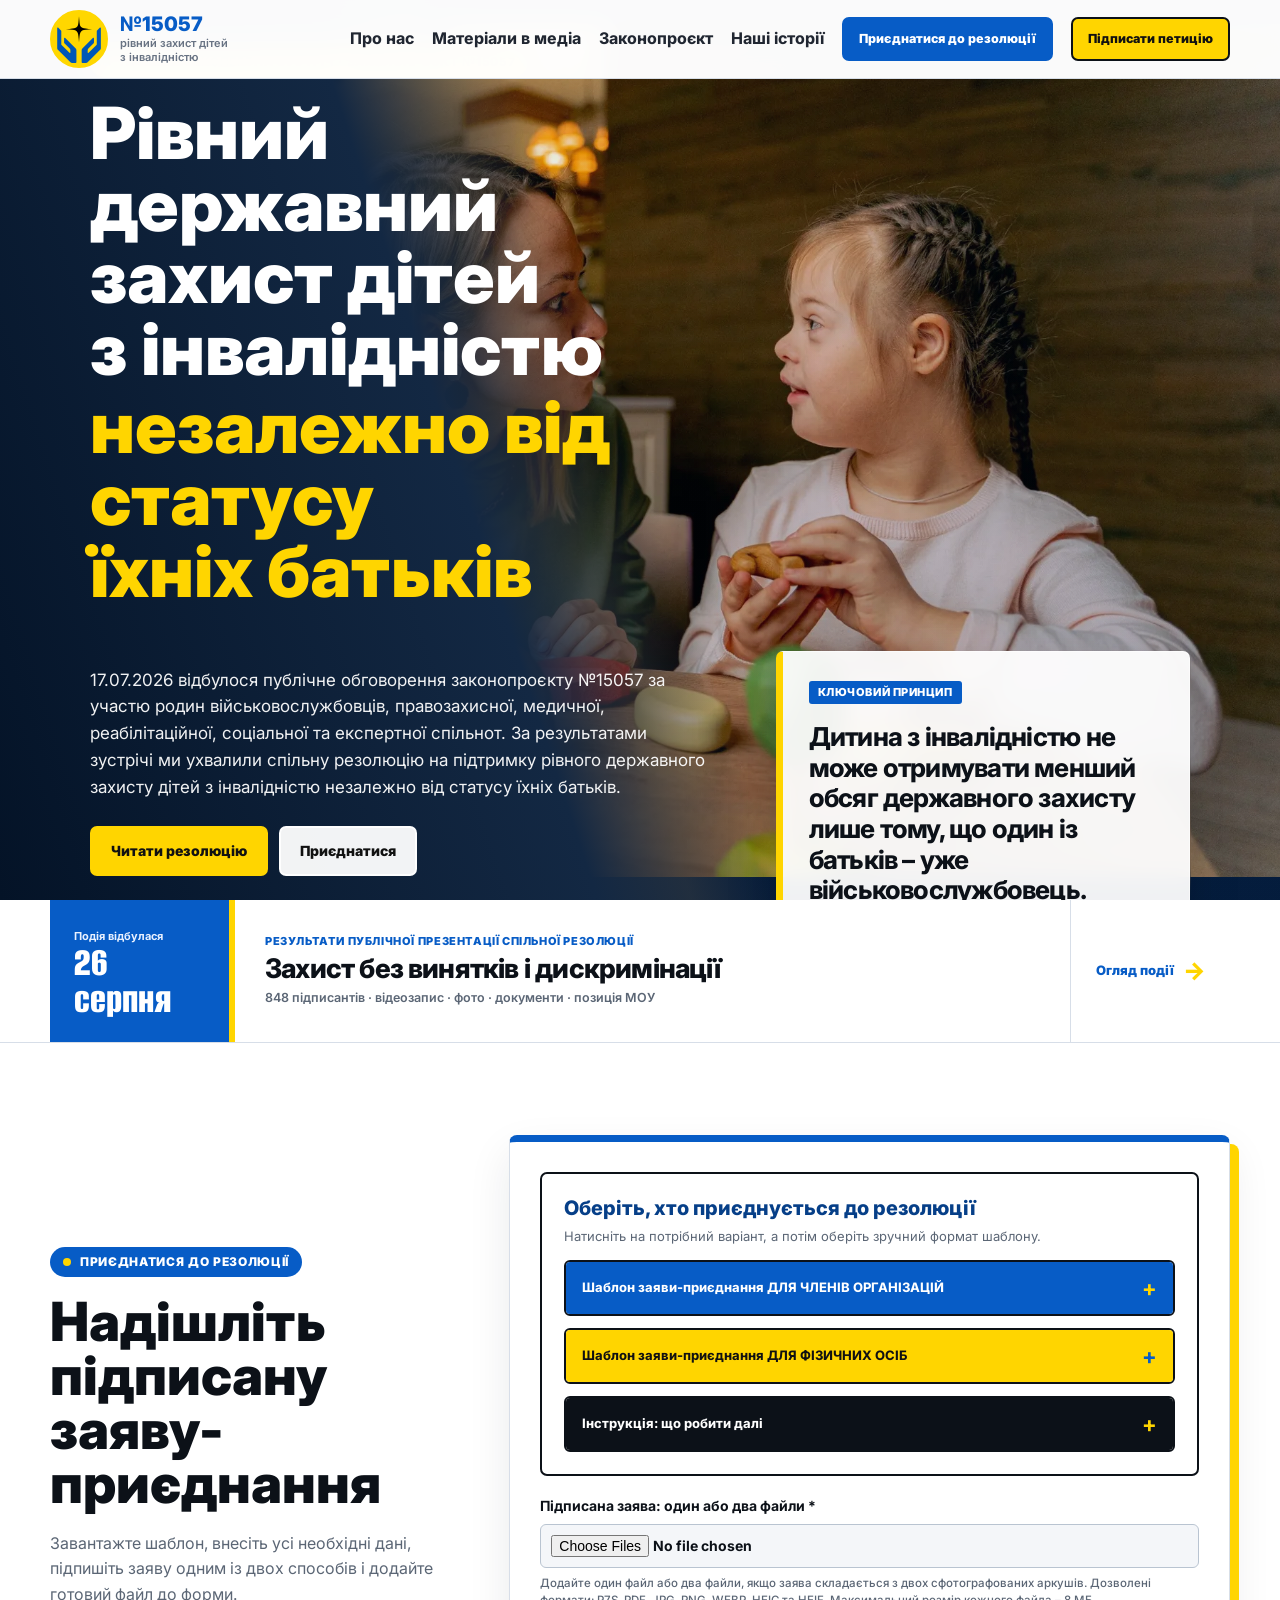
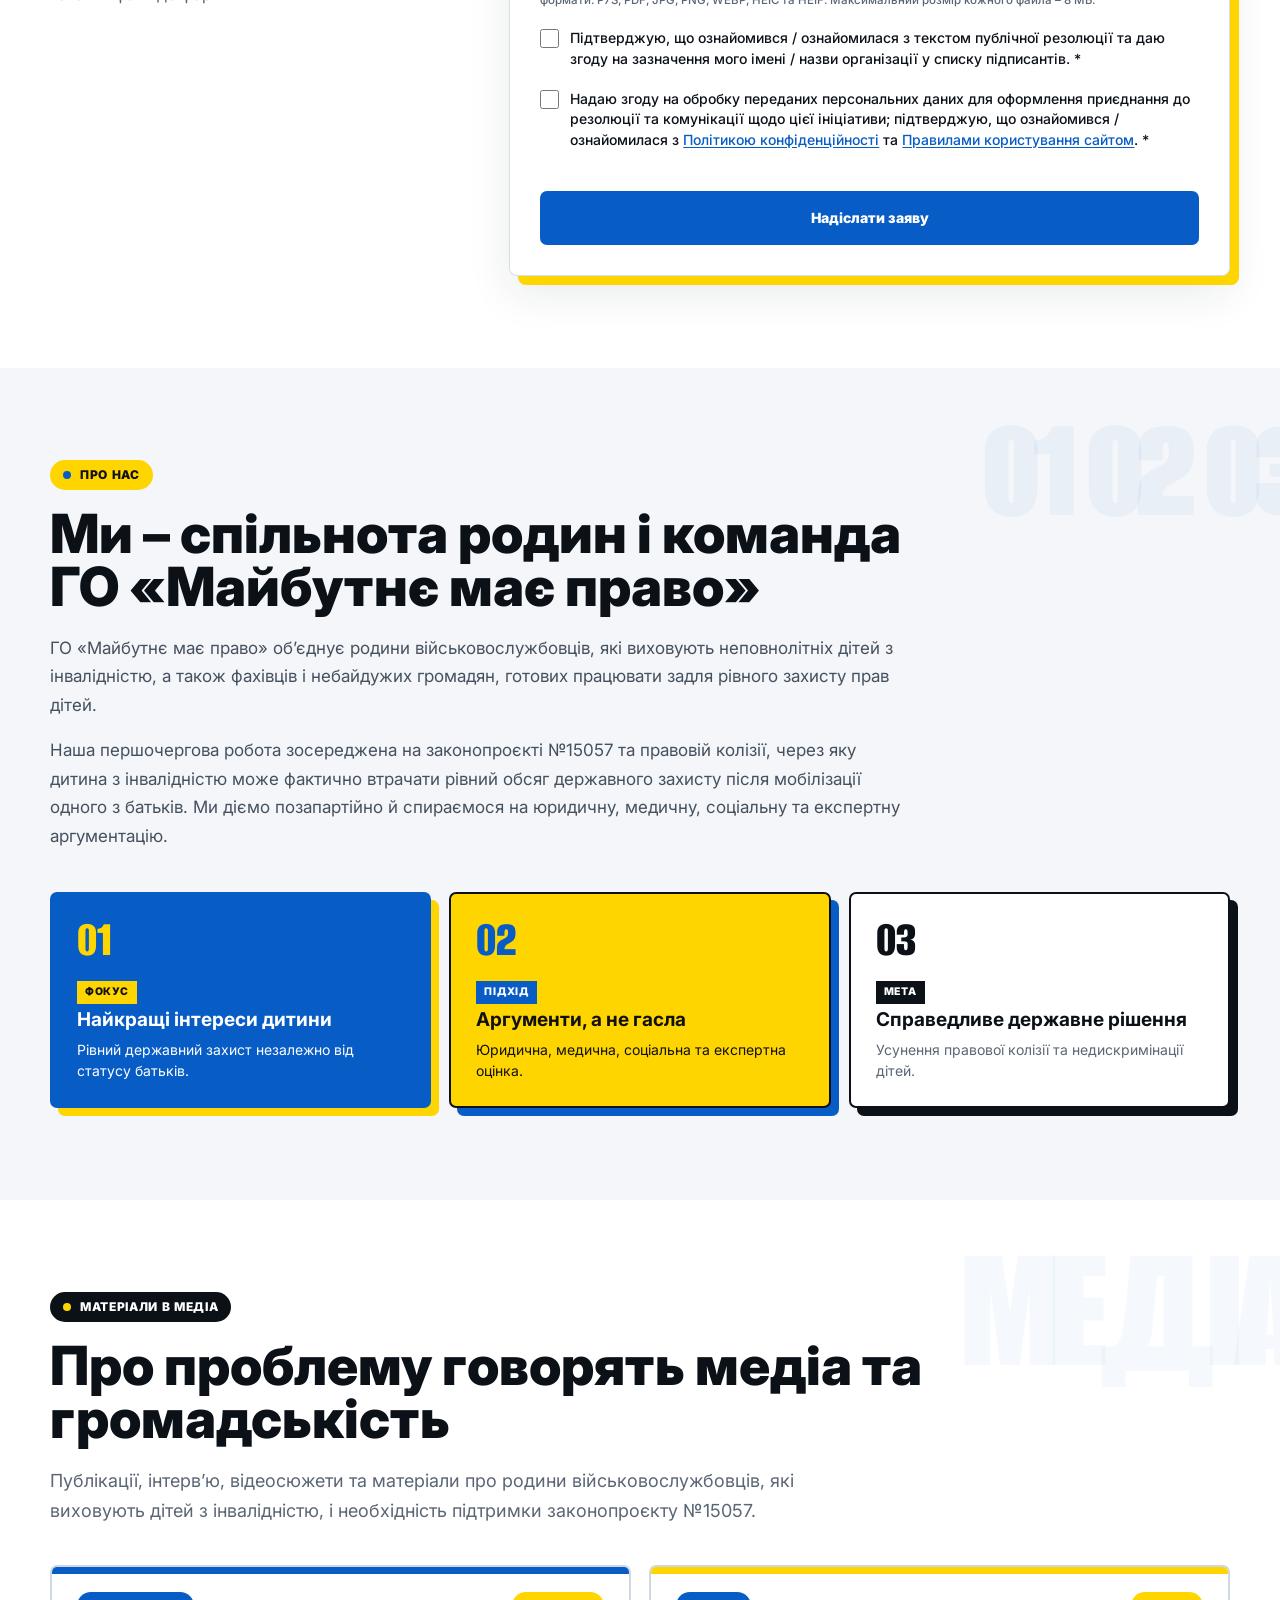
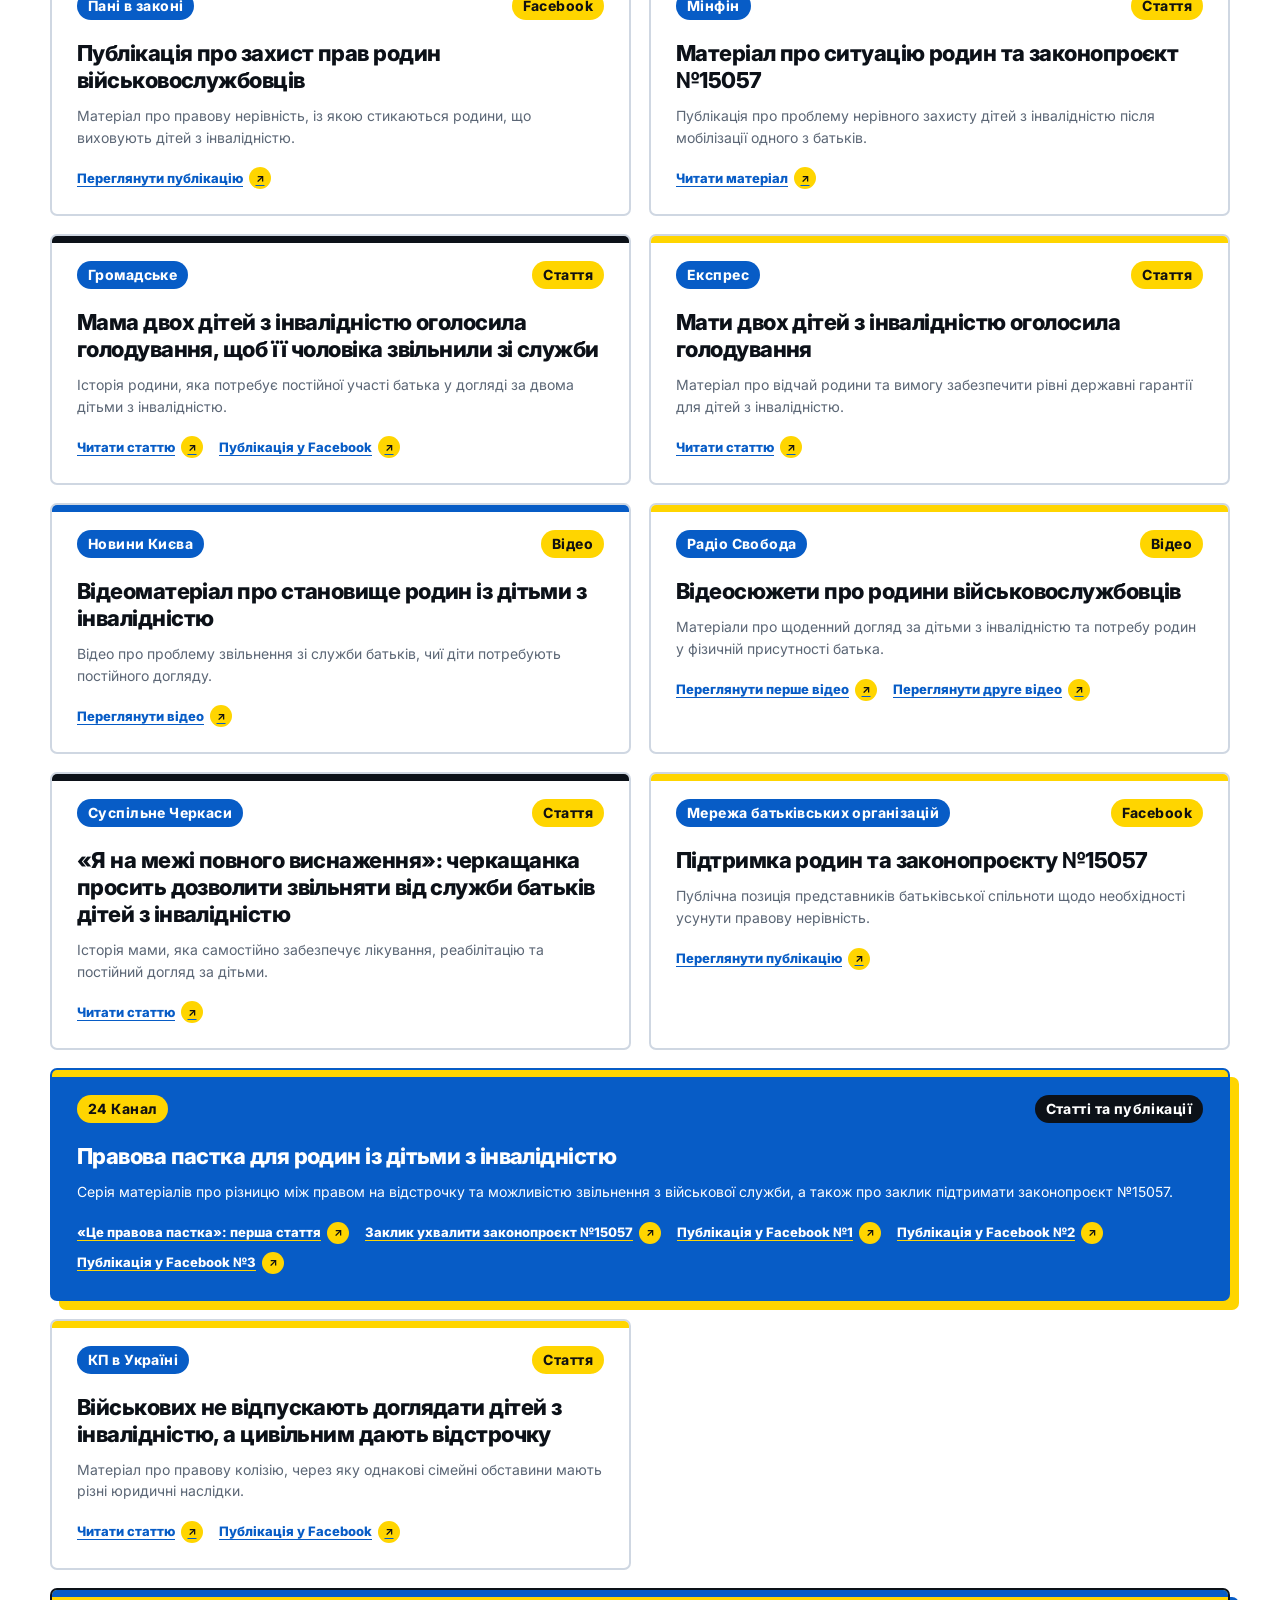
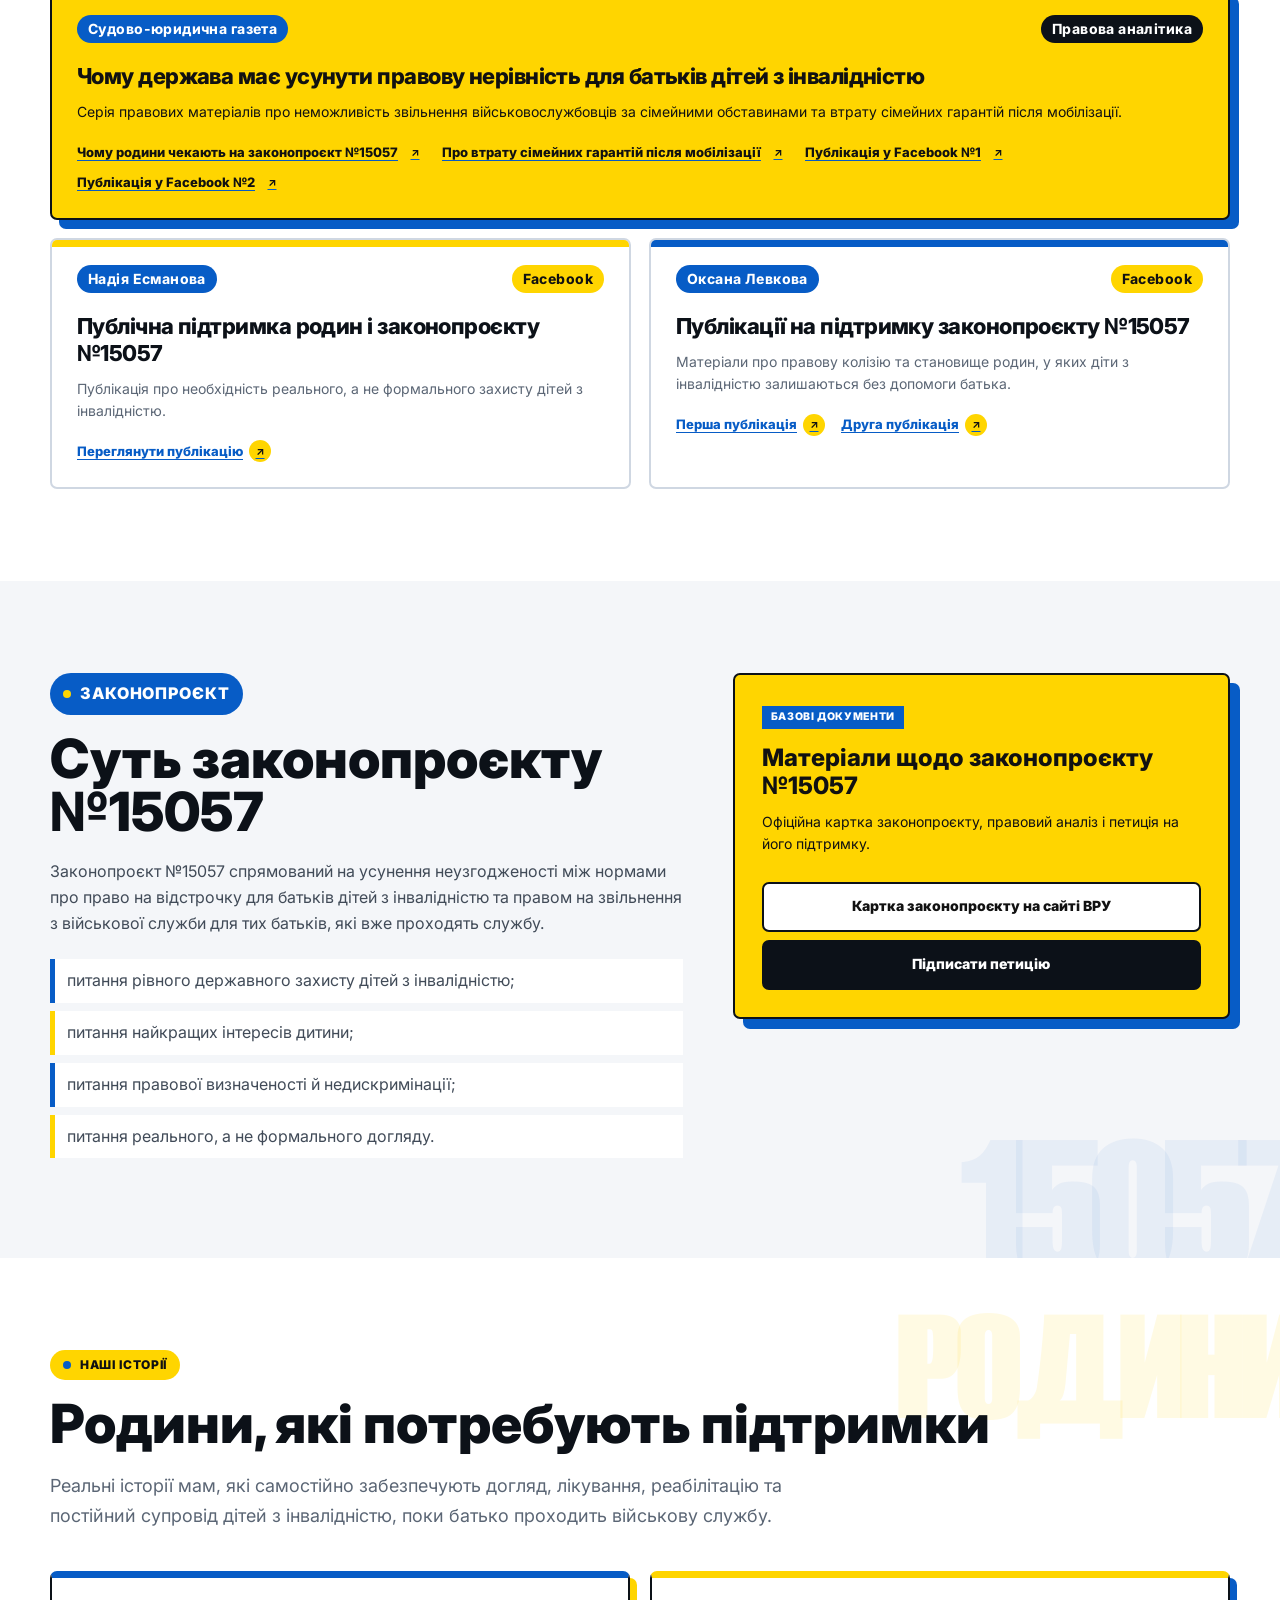
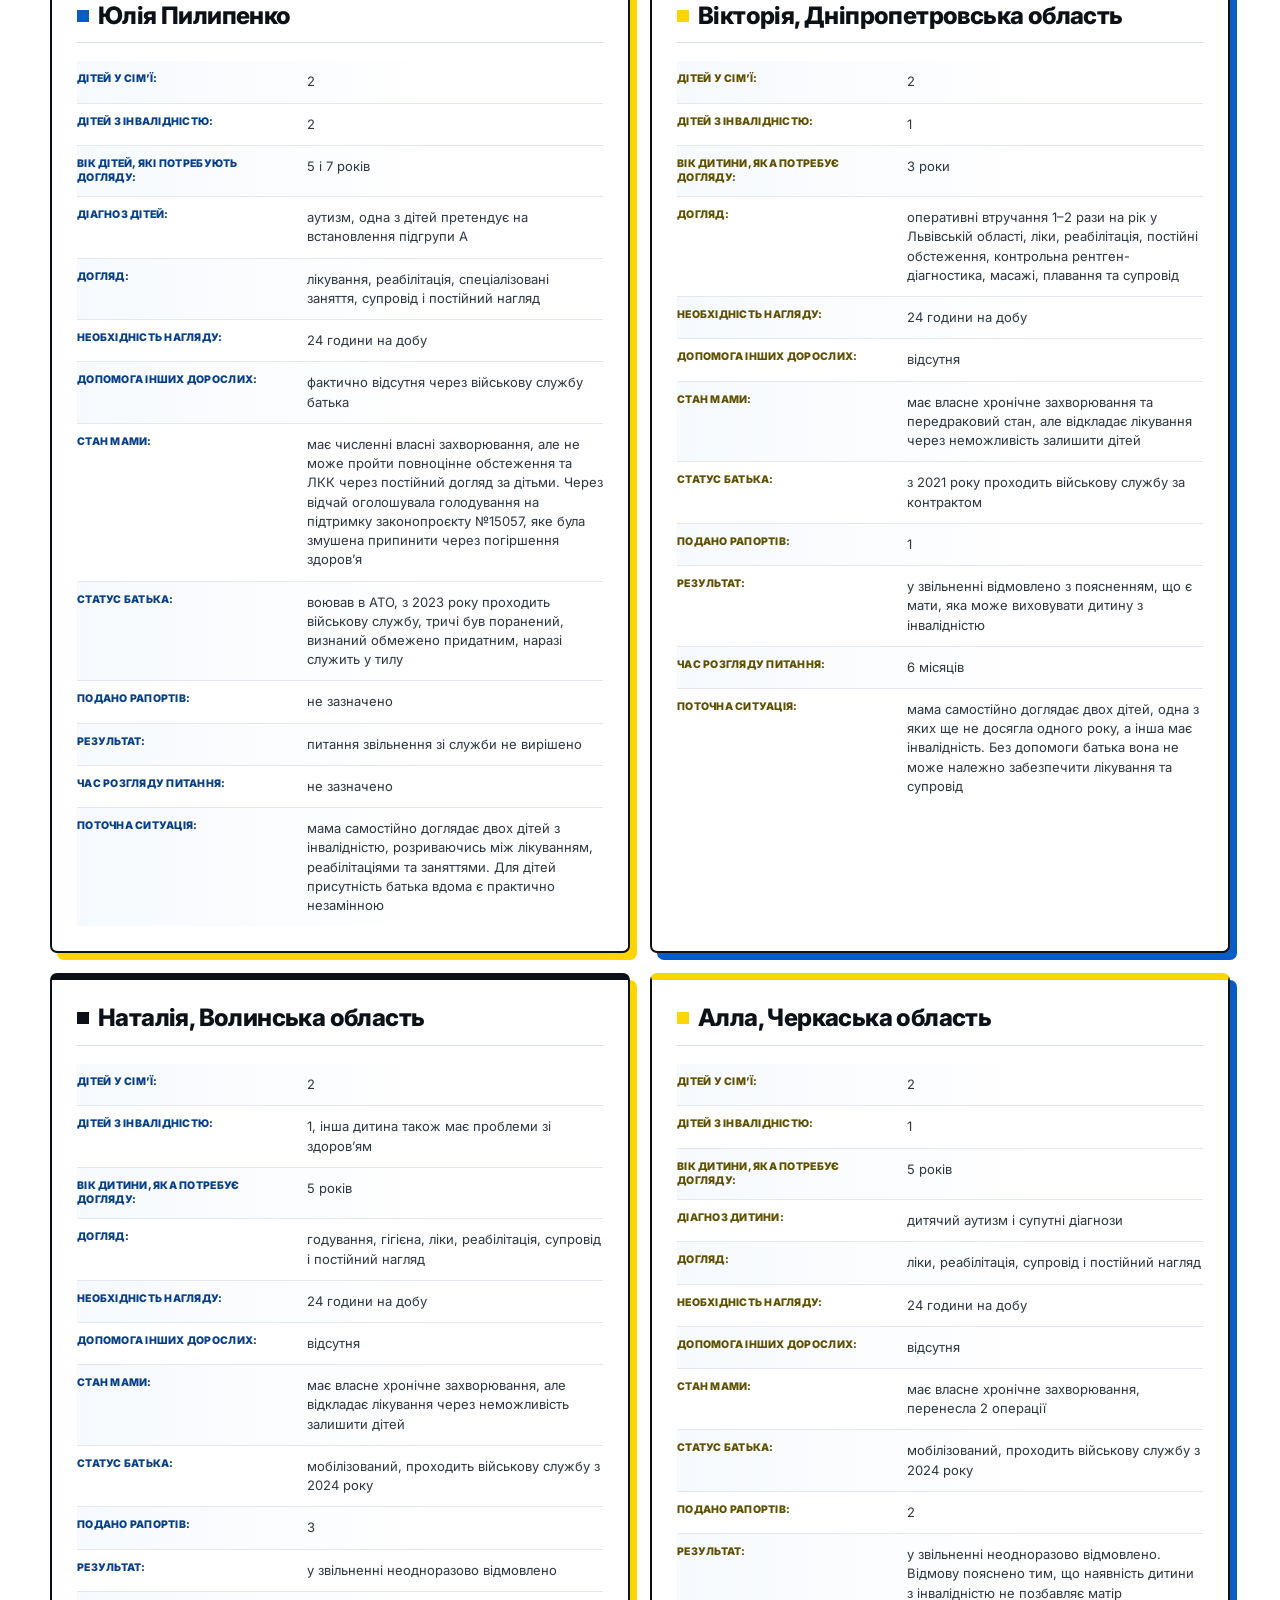
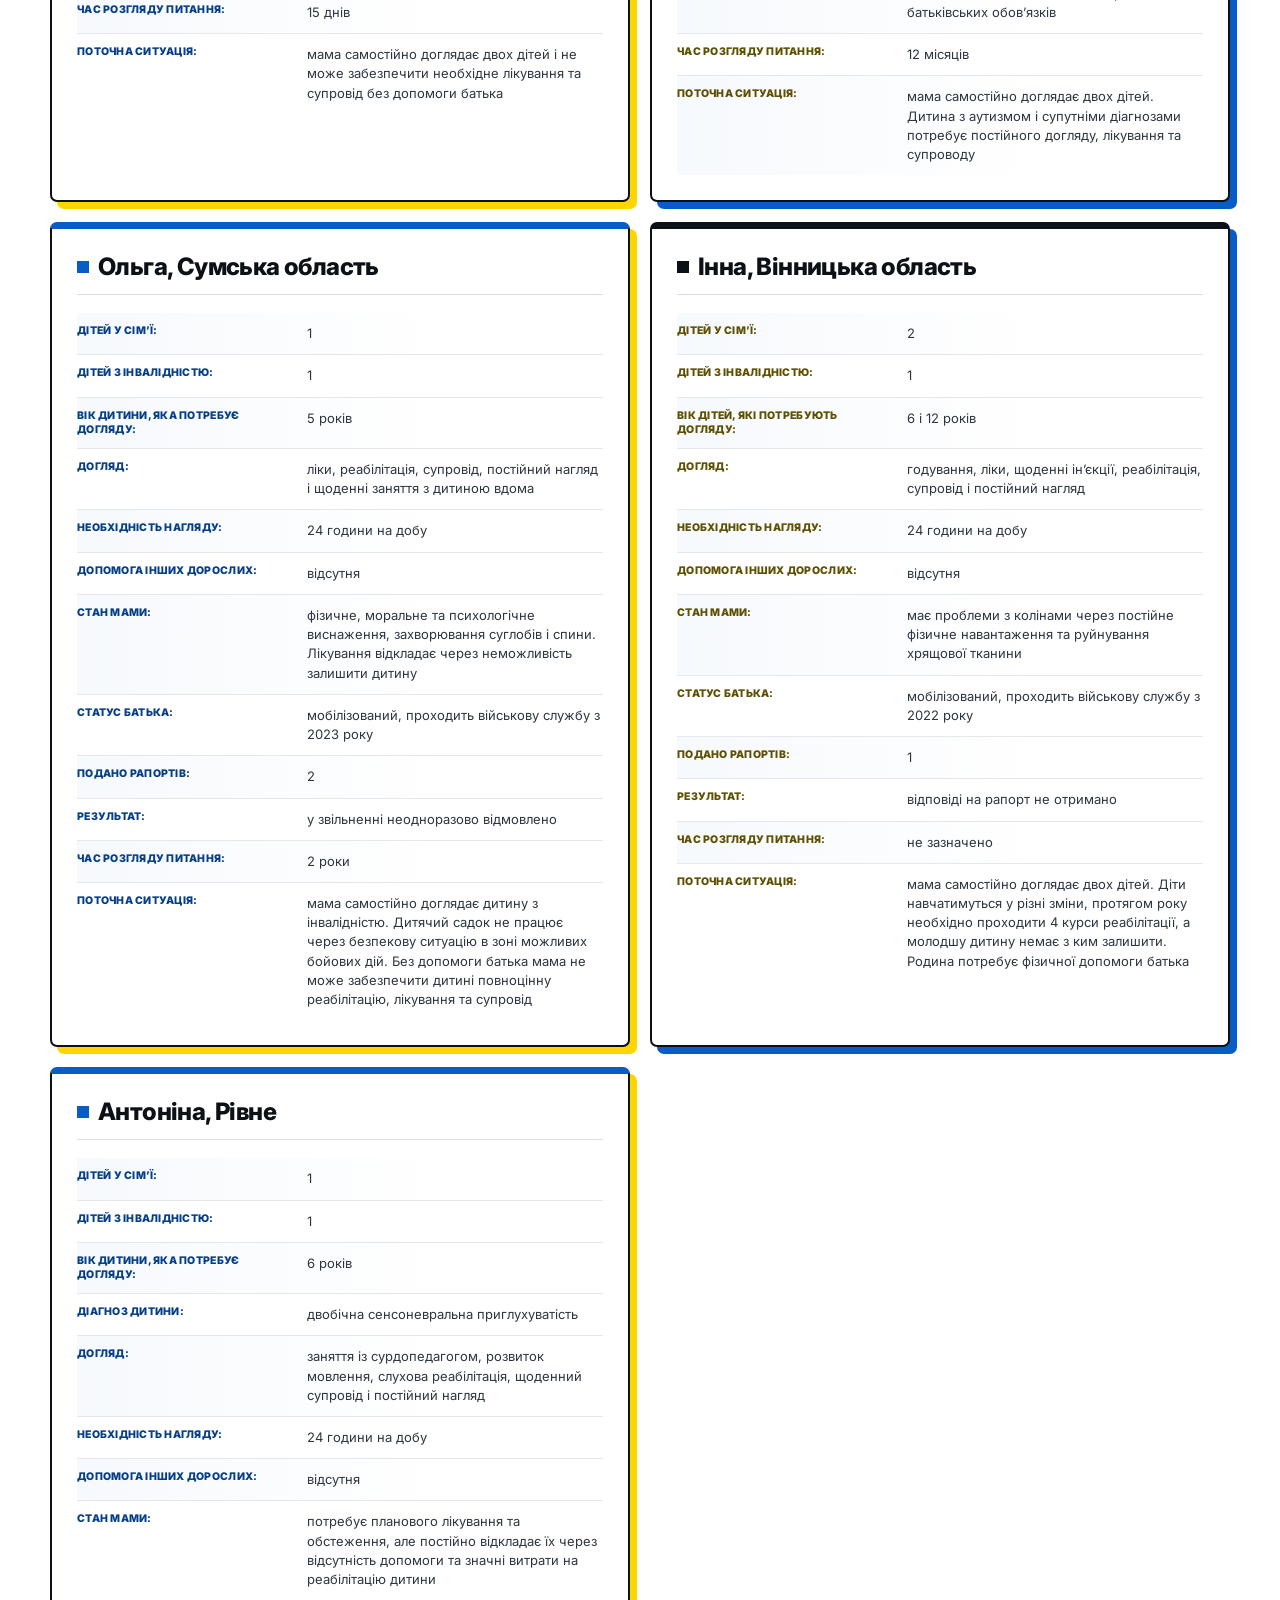
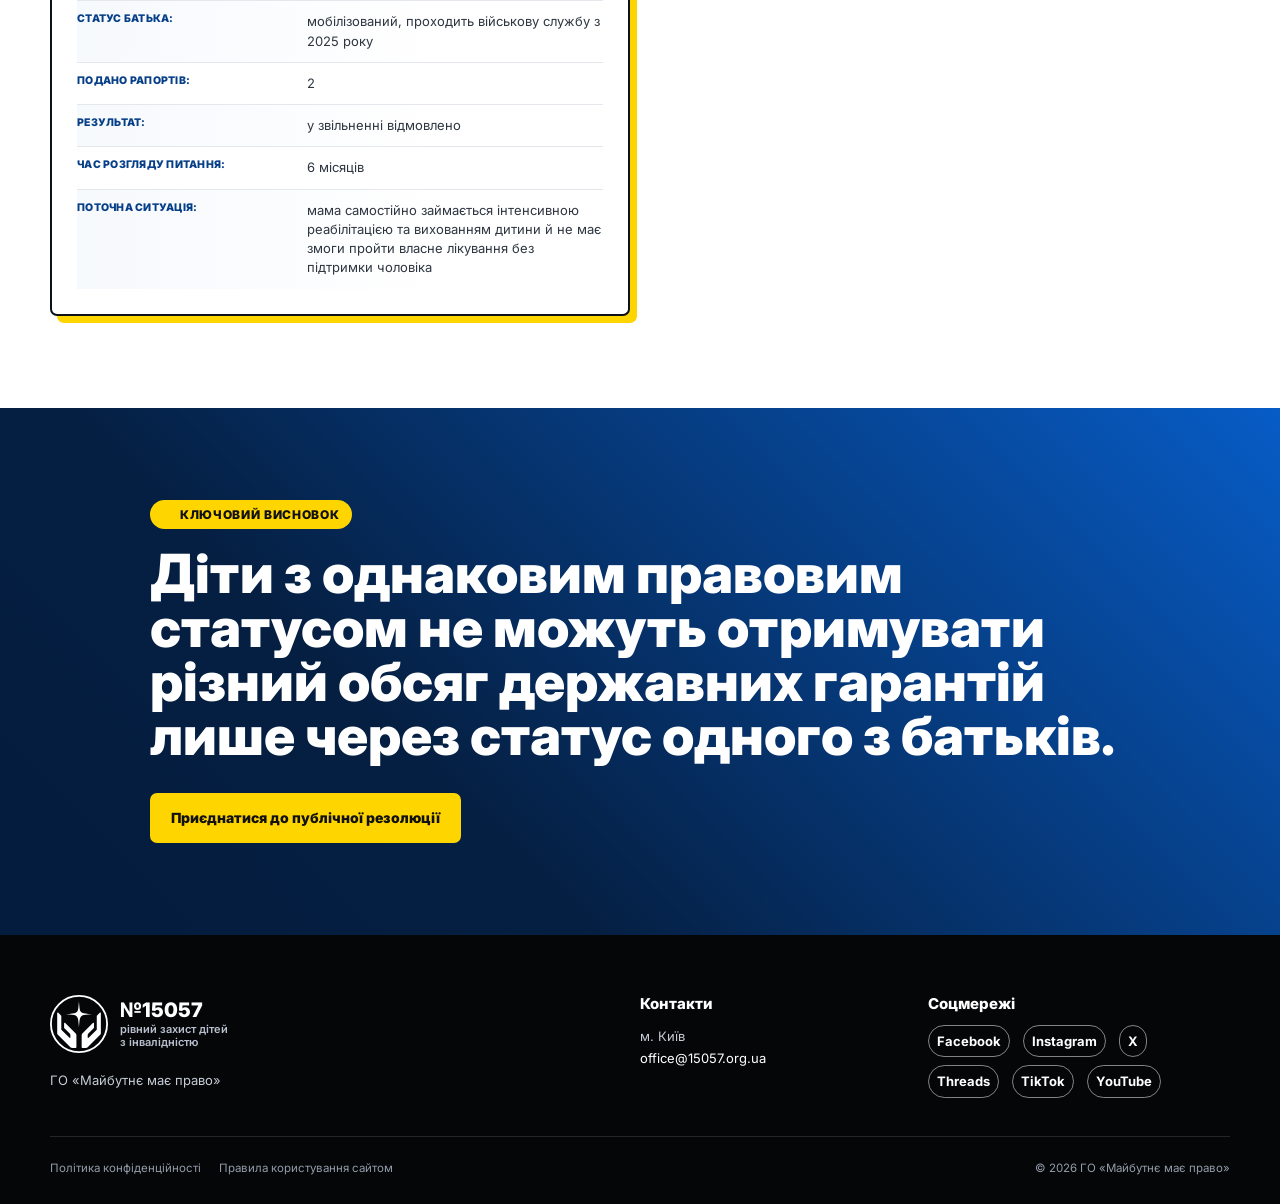
==== index.html @ 354f5c10 "Update index.html" ====
<!DOCTYPE html>

<html lang="uk">
<head>
<meta charset="utf-8"/>
<meta content="width=device-width, initial-scale=1" name="viewport"/>
<title>Рівний захист дітей з інвалідністю | Законопроєкт №15057</title>
<meta content="Ініціатива за рівний державний захист дітей з інвалідністю незалежно від статусу їхніх батьків. Резолюція, правовий бриф і форма приєднання щодо законопроєкту №15057." name="description"/>
<meta content="index, follow, max-image-preview:large" name="robots"/>
<meta content="#0e2038" name="theme-color"/>
<link href="https://15057.org.ua/" rel="canonical"/>
<meta content="uk_UA" property="og:locale"/>
<meta content="website" property="og:type"/>
<meta content="ГО «Майбутнє має право» · №15057" property="og:site_name"/>
<meta content="Рівний державний захист дітей з інвалідністю" property="og:title"/>
<meta content="Публічна резолюція та ініціатива на підтримку рівного державного захисту дітей з інвалідністю незалежно від статусу їхніх батьків." property="og:description"/>
<meta content="https://15057.org.ua/" property="og:url"/>
<meta content="https://15057.org.ua/assets/hero-family.webp" property="og:image"/>
<meta content="Рівний державний захист дітей з інвалідністю" property="og:image:alt"/>
<meta content="summary_large_image" name="twitter:card"/>
<meta content="Рівний державний захист дітей з інвалідністю" name="twitter:title"/>
<meta content="Резолюція та форма приєднання до ініціативи щодо законопроєкту №15057." name="twitter:description"/>
<meta content="https://15057.org.ua/assets/hero-family.webp" name="twitter:image"/>
  <meta name="facebook-domain-verification" content="3u1ors238sh7xvao89wrvj93m7zm26" />
<link href="assets/logo-gold.png" rel="icon" type="image/png"/>
 <style>
    html {
      background: #ffffff;
    }

    body {
      opacity: 0;
      background: #ffffff;
    }

    body.page-ready {
      opacity: 1;
    }
  </style>

  <link rel="stylesheet" href="styles.css">

  <noscript>
    <style>
      body {
        opacity: 1 !important;
      }
    </style>
  </noscript>

  <script>
    window.addEventListener('load', function () {
      document.body.classList.add('page-ready');
    });
  </script>
<script defer="" src="script.js"></script>
</head>
<body>
<header class="site-header" id="top">
<div class="container nav-wrap">
<a aria-label="На початок сторінки" class="brand" href="#top">
<img alt="" src="assets/logo.svg"/>
<span><b>№15057</b><small>рівний захист дітей з інвалідністю</small></span>
</a>
<button aria-expanded="false" aria-label="Відкрити меню" class="nav-toggle" type="button">
<span></span><span></span><span></span>
</button>
<nav aria-label="Головна навігація" class="site-nav">
<a href="#about">Про нас</a>
<a href="#media">Матеріали в медіа</a>
<a href="#bill">Законопроєкт</a>
<a href="#stories">Наші історії</a>
<a class="nav-cta nav-cta-primary" href="https://15057.org.ua/#join">Приєднатися до резолюції</a>
        <a class="nav-cta" href="https://petition.kmu.gov.ua/petitions/10608" target="_blank" rel="noopener">Підписати петицію</a>  
</nav>
</div>
</header>
<main>
<section class="hero section">
<div class="container hero-grid">
<div class="hero-copy">
<p class="eyebrow">Публічна експертна зустріч · законопроєкт №15057</p>
<h1 class="hero-title">
<span class="hero-title-main">Рівний державний захист дітей з інвалідністю</span>
<span class="hero-title-accent">незалежно від статусу їхніх батьків</span>
</h1><figure class="hero-mobile-photo"><img alt="Доросла жінка спілкується з дитиною під час розвивального заняття" decoding="async" loading="eager" src="assets/hero-mobile-square.webp"/></figure>
<p class="lead">17.07.2026 відбулося публічне обговорення законопроєкту №15057 за участю родин військовослужбовців, правозахисної, медичної, реабілітаційної, соціальної та експертної спільнот. За результатами зустрічі ми ухвалили спільну резолюцію на підтримку рівного державного захисту дітей з інвалідністю незалежно від статусу їхніх батьків.</p>
<div class="hero-actions">
<button class="button primary" data-open-modal="resolution-modal" type="button">Читати резолюцію</button>
<a class="button secondary" href="#join">Приєднатися</a>
</div>
<div aria-label="Ключові принципи" class="hero-principles">
<span><i>01</i> Найкращі інтереси дитини</span>
<span><i>02</i> Правова визначеність</span>
<span><i>03</i> Недискримінація</span>
</div>
</div>
<aside aria-label="Ключовий принцип резолюції" class="hero-visual">
<div class="hero-card">
<div class="hero-card-head">
<b>Ключовий принцип</b>
</div>
<blockquote>Дитина з інвалідністю не може отримувати менший обсяг державного захисту лише тому, що один із батьків – уже військовослужбовець.</blockquote>
</div>
</aside>
</div>
</section>
 <a
  class="event-banner event-banner-review"
  href="event/"
  aria-label="Переглянути результати публічної презентації Спільної резолюції"
>
  <div class="container event-banner-inner">

    <div class="event-banner-date">
      <span>Подія відбулася</span>
      <strong>26 серпня</strong>
    </div>

    <div class="event-banner-text">
      <span>Результати публічної презентації Спільної резолюції</span>

      <strong>
        Захист без винятків і дискримінації
      </strong>

      <small>
  848 підписантів · відеозапис · фото · документи · позиція МОУ
</small>
    </div>

    <div class="event-banner-link">
      Огляд події
      <span aria-hidden="true">→</span>
    </div>

  </div>
</a>
<section class="section join-section" id="join">
<div class="container form-only-layout">
<div class="form-section-intro">
<p class="eyebrow">Приєднатися до резолюції</p>
<h2>Надішліть підписану заяву-приєднання</h2>
<p>Завантажте шаблон, внесіть усі необхідні дані, підпишіть заяву одним із двох способів і додайте готовий файл до форми.</p>
</div>
<div class="form-panel">
<form id="join-form" novalidate="">
<p aria-hidden="true" class="hidden">
<label>Не заповнювати <input autocomplete="off" name="website" tabindex="-1"/></label>
</p>
<div class="statement-preparation field-full">
<h3>Оберіть, хто приєднується до резолюції</h3>
<p class="template-choice-intro">Натисніть на потрібний варіант, а потім оберіть зручний формат шаблону.</p>

<details class="template-choice">
<summary>
<span class="template-choice-title">Шаблон заяви-приєднання ДЛЯ ЧЛЕНІВ ОРГАНІЗАЦІЙ</span>
<span class="template-choice-hint">Натисніть, щоб обрати формат</span>
</summary>
<div class="template-format-options">
<a class="button secondary template-format-link" download="" href="assets/join_template_org.jpg">
<span>Завантажити шаблон-зображення</span>
<small>Для друку та заповнення від руки</small>
</a>
<a class="button ghost template-format-link" download="" href="assets/join_template_org.docx">
<span>Завантажити шаблон у форматі .docx</span>
<small>Для заповнення на телефоні або комп’ютері</small>
</a>
</div>
</details>

<details class="template-choice">
<summary>
<span class="template-choice-title">Шаблон заяви-приєднання ДЛЯ ФІЗИЧНИХ ОСІБ</span>
<span class="template-choice-hint">Натисніть, щоб обрати формат</span>
</summary>
<div class="template-format-options">
<a class="button secondary template-format-link" download="" href="assets/join_template_personal.jpg">
<span>Завантажити шаблон-зображення</span>
<small>Для друку та заповнення від руки</small>
</a>
<a class="button ghost template-format-link" download="" href="assets/join_template_personal.docx">
<span>Завантажити шаблон у форматі .docx</span>
<small>Для заповнення на телефоні або комп’ютері</small>
</a>
</div>
</details>

<details class="signing-guide">
<summary>
<span class="signing-guide-summary-title">Інструкція: що робити далі</span>
<span class="signing-guide-summary-hint">Натисніть, щоб відкрити 4 прості кроки</span>
</summary>
<div class="signing-guide-content">
<ol>
<li><b>Оберіть свій шаблон:</b> для члена організації або для фізичної особи.</li>
<li><b>Оберіть формат:</b> шаблон-зображення – якщо будете друкувати й заповнювати від руки; файл <code>.docx</code> – якщо будете вносити дані на телефоні або комп’ютері. <b>Також можна написати заяву від руки й сфотографувати.</b></li>
<li><b>Підпишіть заяву одним способом:</b> або поставте власноручний підпис і сфотографуйте всі сторінки, або підпишіть заповнений файл електронним підписом через <a href="https://diia.gov.ua/services/pidpisannya-dokumentiv" rel="noopener" target="_blank">сервіс на порталі Дія</a>.</li>
<li><b>Завантажте готову заяву у форму нижче:</b> один файл або два файли, якщо ви фотографували два аркуші. Для електронного підпису додайте отриманий файл <code>.p7s</code>.</li>
</ol>
<p class="signing-note"><span aria-hidden="true" class="notice-icon">!</span><span>Не потрібно підписувати заяву двома способами одночасно. Перед надсиланням перевірте, що всі дані заповнені, а текст і підпис добре читаються.</span></p>
<p class="signing-note signing-note-private"><span aria-hidden="true" class="notice-icon">i</span><span>Контактні дані, адреса, файл заяви та підпис не публікуються. Вони використовуються лише для перевірки заяви та комунікації щодо резолюції.</span></p>
</div>
</details>
</div>
<label class="field-full">
              Підписана заява: один або два файли *
              <input accept=".p7s,.asice,.pdf,.jpg,.jpeg,.png,.webp,.heic,.heif" id="signed-file" name="signed_file" multiple required="" type="file"/>
<small class="field-help">Додайте один файл або два файли, якщо заява складається з двох сфотографованих аркушів. Дозволені формати: P7S, PDF, JPG, PNG, WEBP, HEIC та HEIF. Максимальний розмір кожного файла – 8 МБ.</small>
</label>
<label class="checkbox field-full">
<input name="consent_publication" required="" type="checkbox"/>
<span>Підтверджую, що ознайомився / ознайомилася з текстом публічної резолюції та даю згоду на зазначення мого імені / назви організації у списку підписантів. *</span>
</label>
<label class="checkbox field-full">
<input name="consent_data" required="" type="checkbox"/>
<span>Надаю згоду на обробку переданих персональних даних для оформлення приєднання до резолюції та комунікації щодо цієї ініціативи; підтверджую, що ознайомився / ознайомилася з <a href="privacy-policy.html" target="_blank">Політикою конфіденційності</a> та <a href="terms.html" target="_blank">Правилами користування сайтом</a>. *</span>
</label>
<div aria-live="polite" class="form-status field-full" id="form-status" role="status"></div>
<button class="button primary full field-full" id="submit-button" type="submit">Надіслати заяву</button>
</form>
</div>
</div>
</section>
<section class="section" id="about">
<div class="container narrow">
<p class="eyebrow">Про нас</p>
<h2>Ми – спільнота родин і команда ГО&nbsp;«Майбутнє має право»</h2>
<p>ГО «Майбутнє має право» об’єднує родини військовослужбовців, які виховують неповнолітніх дітей з інвалідністю, а також фахівців і небайдужих громадян, готових працювати задля рівного захисту прав дітей.</p>
<p>Наша першочергова робота зосереджена на законопроєкті №15057 та правовій колізії, через яку дитина з інвалідністю може фактично втрачати рівний обсяг державного захисту після мобілізації одного з батьків. Ми діємо позапартійно й спираємося на юридичну, медичну, соціальну та експертну аргументацію.</p>
<div class="values">
<article>
<span class="value-number">01</span>
<div><b>Фокус</b><strong>Найкращі інтереси дитини</strong><p>Рівний державний захист незалежно від статусу батьків.</p></div>
</article>
<article>
<span class="value-number">02</span>
<div><b>Підхід</b><strong>Аргументи, а не гасла</strong><p>Юридична, медична, соціальна та експертна оцінка.</p></div>
</article>
<article>
<span class="value-number">03</span>
<div><b>Мета</b><strong>Справедливе державне рішення</strong><p>Усунення правової колізії та недискримінації дітей.</p></div>
</article>
</div>
</div>
</section>
<section class="section section-soft media-section" id="media">
  <div class="container">
    <p class="eyebrow">Матеріали в медіа</p>
    <h2>Про проблему говорять медіа та громадськість</h2>

    <p class="section-intro">
      Публікації, інтерв’ю, відеосюжети та матеріали про родини
      військовослужбовців, які виховують дітей з інвалідністю,
      і необхідність підтримки законопроєкту №15057.
    </p>

    <div class="media-grid">

      <article class="media-card">
        <div class="media-card-top">
          <span class="media-outlet">Пані в законі</span>
          <span class="media-kind">Facebook</span>
        </div>

        <h3>Публікація про захист прав родин військовослужбовців</h3>

        <p>
          Матеріал про правову нерівність, із якою стикаються родини,
          що виховують дітей з інвалідністю.
        </p>

        <div class="media-links">
          <a
            href="https://www.facebook.com/share/p/1962HYJ2F5/"
            rel="noopener noreferrer"
            target="_blank"
          >
            <span>Переглянути публікацію</span>
            <b aria-hidden="true">↗</b>
          </a>
        </div>
      </article>

      <article class="media-card">
        <div class="media-card-top">
          <span class="media-outlet">Мінфін</span>
          <span class="media-kind">Стаття</span>
        </div>

        <h3>Матеріал про ситуацію родин та законопроєкт №15057</h3>

        <p>
          Публікація про проблему нерівного захисту дітей з інвалідністю
          після мобілізації одного з батьків.
        </p>

        <div class="media-links">
          <a
            href="https://minfin.com.ua/ua/2026/05/14/173827290/"
            rel="noopener noreferrer"
            target="_blank"
          >
            <span>Читати матеріал</span>
            <b aria-hidden="true">↗</b>
          </a>
        </div>
      </article>

      <article class="media-card">
        <div class="media-card-top">
          <span class="media-outlet">Громадське</span>
          <span class="media-kind">Стаття</span>
        </div>

        <h3>
          Мама двох дітей з інвалідністю оголосила голодування,
          щоб її чоловіка звільнили зі служби
        </h3>

        <p>
          Історія родини, яка потребує постійної участі батька
          у догляді за двома дітьми з інвалідністю.
        </p>

        <div class="media-links">
          <a
            href="https://hromadske.ua/suspilstvo/264101-mama-dvokh-ditey-z-invalidnistiu-oholosyla-holoduvannia-shchob-yiyi-cholovika-zvilnyly-zi-sluzby-iaki-perspektyvy"
            rel="noopener noreferrer"
            target="_blank"
          >
            <span>Читати статтю</span>
            <b aria-hidden="true">↗</b>
          </a>

          <a
            href="https://www.facebook.com/share/p/194J1foiYF/"
            rel="noopener noreferrer"
            target="_blank"
          >
            <span>Публікація у Facebook</span>
            <b aria-hidden="true">↗</b>
          </a>
        </div>
      </article>

      <article class="media-card">
        <div class="media-card-top">
          <span class="media-outlet">Експрес</span>
          <span class="media-kind">Стаття</span>
        </div>

        <h3>Мати двох дітей з інвалідністю оголосила голодування</h3>

        <p>
          Матеріал про відчай родини та вимогу забезпечити рівні
          державні гарантії для дітей з інвалідністю.
        </p>

        <div class="media-links">
          <a
            href="https://expres.online/lyudi-i-problemi/mati-dvokh-ditey-z-invalidnistyu-ogolosila-goloduvannya"
            rel="noopener noreferrer"
            target="_blank"
          >
            <span>Читати статтю</span>
            <b aria-hidden="true">↗</b>
          </a>
        </div>
      </article>

      <article class="media-card">
        <div class="media-card-top">
          <span class="media-outlet">Новини Києва</span>
          <span class="media-kind">Відео</span>
        </div>

        <h3>Відеоматеріал про становище родин із дітьми з інвалідністю</h3>

        <p>
          Відео про проблему звільнення зі служби батьків,
          чиї діти потребують постійного догляду.
        </p>

        <div class="media-links">
          <a
            href="https://www.facebook.com/reel/1339299157566988"
            rel="noopener noreferrer"
            target="_blank"
          >
            <span>Переглянути відео</span>
            <b aria-hidden="true">↗</b>
          </a>
        </div>
      </article>

      <article class="media-card">
        <div class="media-card-top">
          <span class="media-outlet">Радіо Свобода</span>
          <span class="media-kind">Відео</span>
        </div>

        <h3>Відеосюжети про родини військовослужбовців</h3>

        <p>
          Матеріали про щоденний догляд за дітьми з інвалідністю
          та потребу родин у фізичній присутності батька.
        </p>

        <div class="media-links">
          <a
            href="https://www.facebook.com/reel/977636208365276"
            rel="noopener noreferrer"
            target="_blank"
          >
            <span>Переглянути перше відео</span>
            <b aria-hidden="true">↗</b>
          </a>

          <a
            href="https://www.facebook.com/share/r/1LBZR3vjsb/"
            rel="noopener noreferrer"
            target="_blank"
          >
            <span>Переглянути друге відео</span>
            <b aria-hidden="true">↗</b>
          </a>
        </div>
      </article>

      <article class="media-card">
        <div class="media-card-top">
          <span class="media-outlet">Суспільне Черкаси</span>
          <span class="media-kind">Стаття</span>
        </div>

        <h3>
          «Я на межі повного виснаження»: черкащанка просить дозволити
          звільняти від служби батьків дітей з інвалідністю
        </h3>

        <p>
          Історія мами, яка самостійно забезпечує лікування,
          реабілітацію та постійний догляд за дітьми.
        </p>

        <div class="media-links">
          <a
            href="https://suspilne.media/cherkasy/1320993-a-na-mezi-povnogo-visnazenna-cerkasanka-prosit-dozvoliti-zvilnati-vid-sluzbi-batkiv-ditej-z-invalidnistu/"
            rel="noopener noreferrer"
            target="_blank"
          >
            <span>Читати статтю</span>
            <b aria-hidden="true">↗</b>
          </a>
        </div>
      </article>

      <article class="media-card">
        <div class="media-card-top">
          <span class="media-outlet">Мережа батьківських організацій</span>
          <span class="media-kind">Facebook</span>
        </div>

        <h3>Підтримка родин та законопроєкту №15057</h3>

        <p>
          Публічна позиція представників батьківської спільноти
          щодо необхідності усунути правову нерівність.
        </p>

        <div class="media-links">
          <a
            href="https://www.facebook.com/share/p/1LuEo5CGzQ/"
            rel="noopener noreferrer"
            target="_blank"
          >
            <span>Переглянути публікацію</span>
            <b aria-hidden="true">↗</b>
          </a>
        </div>
      </article>

      <article class="media-card media-card-wide">
        <div class="media-card-top">
          <span class="media-outlet">24 Канал</span>
          <span class="media-kind">Статті та публікації</span>
        </div>

        <h3>Правова пастка для родин із дітьми з інвалідністю</h3>

        <p>
          Серія матеріалів про різницю між правом на відстрочку
          та можливістю звільнення з військової служби,
          а також про заклик підтримати законопроєкт №15057.
        </p>

        <div class="media-links">
          <a
            href="https://24tv.ua/law/tse-pravova-pastka-chomu-rodini-osoblivimi-ditmi-ne-mozhut-povernuti_n3095006"
            rel="noopener noreferrer"
            target="_blank"
          >
            <span>«Це правова пастка»: перша стаття</span>
            <b aria-hidden="true">↗</b>
          </a>

          <a
            href="https://24tv.ua/law/verhovnu-radu-zaklikayut-uhvaliti-zakonoproyekt-15057-shho-kazhut_n3109324"
            rel="noopener noreferrer"
            target="_blank"
          >
            <span>Заклик ухвалити законопроєкт №15057</span>
            <b aria-hidden="true">↗</b>
          </a>

          <a
            href="https://www.facebook.com/share/p/1NMh7XBr1J/"
            rel="noopener noreferrer"
            target="_blank"
          >
            <span>Публікація у Facebook №1</span>
            <b aria-hidden="true">↗</b>
          </a>

          <a
            href="https://www.facebook.com/share/p/1EkaJLdx1A/"
            rel="noopener noreferrer"
            target="_blank"
          >
            <span>Публікація у Facebook №2</span>
            <b aria-hidden="true">↗</b>
          </a>

          <a
            href="https://www.facebook.com/share/p/1H12AnJFvg/"
            rel="noopener noreferrer"
            target="_blank"
          >
            <span>Публікація у Facebook №3</span>
            <b aria-hidden="true">↗</b>
          </a>
        </div>
      </article>

      <article class="media-card">
        <div class="media-card-top">
          <span class="media-outlet">КП в Україні</span>
          <span class="media-kind">Стаття</span>
        </div>

        <h3>
          Військових не відпускають доглядати дітей з інвалідністю,
          а цивільним дають відстрочку
        </h3>

        <p>
          Матеріал про правову колізію, через яку однакові сімейні
          обставини мають різні юридичні наслідки.
        </p>

        <div class="media-links">
          <a
            href="https://kp.ua/ua/politics/a732400-vijskovikh-ne-vidpuskajut-dohljadati-ditej-z-invalidnistju-a-tsivilnim-dajut-vidstrochku"
            rel="noopener noreferrer"
            target="_blank"
          >
            <span>Читати статтю</span>
            <b aria-hidden="true">↗</b>
          </a>

          <a
            href="https://www.facebook.com/share/p/1Tsv8dKiXf/"
            rel="noopener noreferrer"
            target="_blank"
          >
            <span>Публікація у Facebook</span>
            <b aria-hidden="true">↗</b>
          </a>
        </div>
      </article>

      <article class="media-card media-card-wide">
        <div class="media-card-top">
          <span class="media-outlet">Судово-юридична газета</span>
          <span class="media-kind">Правова аналітика</span>
        </div>

        <h3>
          Чому держава має усунути правову нерівність для батьків
          дітей з інвалідністю
        </h3>

        <p>
          Серія правових матеріалів про неможливість звільнення
          військовослужбовців за сімейними обставинами та втрату
          сімейних гарантій після мобілізації.
        </p>

        <div class="media-links">
          <a
            href="https://sud.ua/uk/news/publication/366056-batky-tiazhkokhvorykh-ditei-ne-mozhut-zvilnytysia-z-armii-chomu-rodyny-chekaiut-na-zakonoproiekt-15057"
            rel="noopener noreferrer"
            target="_blank"
          >
            <span>Чому родини чекають на законопроєкт №15057</span>
            <b aria-hidden="true">↗</b>
          </a>

          <a
            href="https://sud.ua/uk/news/publication/366865-batky-ditei-z-invalidnistiu-pislia-mobilizatsii-vtrachaiut-pravo-na-simeini-harantii-chomu-derzhava-maie-usunuty-pravovu-nerivnist"
            rel="noopener noreferrer"
            target="_blank"
          >
            <span>Про втрату сімейних гарантій після мобілізації</span>
            <b aria-hidden="true">↗</b>
          </a>

          <a
            href="https://www.facebook.com/share/p/1H5HfkbJh3/"
            rel="noopener noreferrer"
            target="_blank"
          >
            <span>Публікація у Facebook №1</span>
            <b aria-hidden="true">↗</b>
          </a>

          <a
            href="https://www.facebook.com/share/p/184mcPNgMf/"
            rel="noopener noreferrer"
            target="_blank"
          >
            <span>Публікація у Facebook №2</span>
            <b aria-hidden="true">↗</b>
          </a>
        </div>
      </article>

      <article class="media-card">
        <div class="media-card-top">
          <span class="media-outlet">Надія Есманова</span>
          <span class="media-kind">Facebook</span>
        </div>

        <h3>Публічна підтримка родин і законопроєкту №15057</h3>

        <p>
          Публікація про необхідність реального, а не формального
          захисту дітей з інвалідністю.
        </p>

        <div class="media-links">
          <a
            href="https://www.facebook.com/share/p/1GQ8JEX1Bc/"
            rel="noopener noreferrer"
            target="_blank"
          >
            <span>Переглянути публікацію</span>
            <b aria-hidden="true">↗</b>
          </a>
        </div>
      </article>

      <article class="media-card">
        <div class="media-card-top">
          <span class="media-outlet">Оксана Левкова</span>
          <span class="media-kind">Facebook</span>
        </div>

        <h3>Публікації на підтримку законопроєкту №15057</h3>

        <p>
          Матеріали про правову колізію та становище родин,
          у яких діти з інвалідністю залишаються без допомоги батька.
        </p>

        <div class="media-links">
          <a
            href="https://www.facebook.com/share/p/1KU91Qg9CC/"
            rel="noopener noreferrer"
            target="_blank"
          >
            <span>Перша публікація</span>
            <b aria-hidden="true">↗</b>
          </a>

          <a
            href="https://www.facebook.com/share/p/1Bb8YQneY5/"
            rel="noopener noreferrer"
            target="_blank"
          >
            <span>Друга публікація</span>
            <b aria-hidden="true">↗</b>
          </a>
        </div>
      </article>

    </div>
  </div>
</section>
<section class="section" id="bill">
<div class="container two-col align-start">
<div>
<p class="eyebrow">Законопроєкт</p>
<h2>Суть законопроєкту №15057</h2>
<p>Законопроєкт №15057 спрямований на усунення неузгодженості між нормами про право на відстрочку для батьків дітей з інвалідністю та правом на звільнення з військової служби для тих батьків, які вже проходять службу.</p>
<ul>
<li>питання рівного державного захисту дітей з інвалідністю;</li>
<li>питання найкращих інтересів дитини;</li>
<li>питання правової визначеності й недискримінації;</li>
<li>питання реального, а не формального догляду.</li>
</ul>
</div>
<aside class="doc-card">
<span>базові документи</span>
<h3>Матеріали щодо законопроєкту №15057</h3>
<p>Офіційна картка законопроєкту, правовий аналіз і петиція на його підтримку.</p>
<a class="button ghost full" href="https://itd.rada.gov.ua/billinfo/Bills/Card/69674" rel="noopener" target="_blank">Картка законопроєкту на сайті ВРУ</a>
<a class="button secondary full" href="https://petition.kmu.gov.ua/petitions/10608" rel="noopener" target="_blank">Підписати петицію</a>
</aside>
</div>
</section>
<section class="section section-soft" id="stories">
  <div class="container">
    <p class="eyebrow">Наші історії</p>
    <h2>Родини, які потребують підтримки</h2>

    <p class="section-intro">
      Реальні історії мам, які самостійно забезпечують догляд, лікування,
      реабілітацію та постійний супровід дітей з інвалідністю, поки батько
      проходить військову службу.
    </p>

    <div class="stories stories-questionnaires">

      <article class="story-questionnaire">
        <h3>Юлія Пилипенко</h3>

        <dl>
          <div>
            <dt>Дітей у сім’ї:</dt>
            <dd>2</dd>
          </div>

          <div>
            <dt>Дітей з інвалідністю:</dt>
            <dd>2</dd>
          </div>

          <div>
            <dt>Вік дітей, які потребують догляду:</dt>
            <dd>5 і 7 років</dd>
          </div>

          <div>
            <dt>Діагноз дітей:</dt>
            <dd>аутизм, одна з дітей претендує на встановлення підгрупи А</dd>
          </div>

          <div>
            <dt>Догляд:</dt>
            <dd>
              лікування, реабілітація, спеціалізовані заняття, супровід
              і постійний нагляд
            </dd>
          </div>

          <div>
            <dt>Необхідність нагляду:</dt>
            <dd>24 години на добу</dd>
          </div>

          <div>
            <dt>Допомога інших дорослих:</dt>
            <dd>фактично відсутня через військову службу батька</dd>
          </div>

          <div>
            <dt>Стан мами:</dt>
            <dd>
              має численні власні захворювання, але не може пройти повноцінне
              обстеження та ЛКК через постійний догляд за дітьми. Через відчай
              оголошувала голодування на підтримку законопроєкту №15057,
              яке була змушена припинити через погіршення здоров’я
            </dd>
          </div>

          <div>
            <dt>Статус батька:</dt>
            <dd>
              воював в АТО, з 2023 року проходить військову службу,
              тричі був поранений, визнаний обмежено придатним,
              наразі служить у тилу
            </dd>
          </div>

          <div>
            <dt>Подано рапортів:</dt>
            <dd>не зазначено</dd>
          </div>

          <div>
            <dt>Результат:</dt>
            <dd>питання звільнення зі служби не вирішено</dd>
          </div>

          <div>
            <dt>Час розгляду питання:</dt>
            <dd>не зазначено</dd>
          </div>

          <div>
            <dt>Поточна ситуація:</dt>
            <dd>
              мама самостійно доглядає двох дітей з інвалідністю, розриваючись
              між лікуванням, реабілітаціями та заняттями. Для дітей присутність
              батька вдома є практично незамінною
            </dd>
          </div>
        </dl>
      </article>

      <article class="story-questionnaire">
        <h3>Вікторія, Дніпропетровська область</h3>

        <dl>
          <div>
            <dt>Дітей у сім’ї:</dt>
            <dd>2</dd>
          </div>

          <div>
            <dt>Дітей з інвалідністю:</dt>
            <dd>1</dd>
          </div>

          <div>
            <dt>Вік дитини, яка потребує догляду:</dt>
            <dd>3 роки</dd>
          </div>

          <div>
            <dt>Догляд:</dt>
            <dd>
              оперативні втручання 1–2 рази на рік у Львівській області,
              ліки, реабілітація, постійні обстеження, контрольна
              рентген-діагностика, масажі, плавання та супровід
            </dd>
          </div>

          <div>
            <dt>Необхідність нагляду:</dt>
            <dd>24 години на добу</dd>
          </div>

          <div>
            <dt>Допомога інших дорослих:</dt>
            <dd>відсутня</dd>
          </div>

          <div>
            <dt>Стан мами:</dt>
            <dd>
              має власне хронічне захворювання та передраковий стан,
              але відкладає лікування через неможливість залишити дітей
            </dd>
          </div>

          <div>
            <dt>Статус батька:</dt>
            <dd>з 2021 року проходить військову службу за контрактом</dd>
          </div>

          <div>
            <dt>Подано рапортів:</dt>
            <dd>1</dd>
          </div>

          <div>
            <dt>Результат:</dt>
            <dd>
              у звільненні відмовлено з поясненням, що є мати,
              яка може виховувати дитину з інвалідністю
            </dd>
          </div>

          <div>
            <dt>Час розгляду питання:</dt>
            <dd>6 місяців</dd>
          </div>

          <div>
            <dt>Поточна ситуація:</dt>
            <dd>
              мама самостійно доглядає двох дітей, одна з яких ще не досягла
              одного року, а інша має інвалідність. Без допомоги батька вона
              не може належно забезпечити лікування та супровід
            </dd>
          </div>
        </dl>
      </article>

      <article class="story-questionnaire">
        <h3>Наталія, Волинська область</h3>

        <dl>
          <div>
            <dt>Дітей у сім’ї:</dt>
            <dd>2</dd>
          </div>

          <div>
            <dt>Дітей з інвалідністю:</dt>
            <dd>1, інша дитина також має проблеми зі здоров’ям</dd>
          </div>

          <div>
            <dt>Вік дитини, яка потребує догляду:</dt>
            <dd>5 років</dd>
          </div>

          <div>
            <dt>Догляд:</dt>
            <dd>
              годування, гігієна, ліки, реабілітація, супровід
              і постійний нагляд
            </dd>
          </div>

          <div>
            <dt>Необхідність нагляду:</dt>
            <dd>24 години на добу</dd>
          </div>

          <div>
            <dt>Допомога інших дорослих:</dt>
            <dd>відсутня</dd>
          </div>

          <div>
            <dt>Стан мами:</dt>
            <dd>
              має власне хронічне захворювання, але відкладає лікування
              через неможливість залишити дітей
            </dd>
          </div>

          <div>
            <dt>Статус батька:</dt>
            <dd>мобілізований, проходить військову службу з 2024 року</dd>
          </div>

          <div>
            <dt>Подано рапортів:</dt>
            <dd>3</dd>
          </div>

          <div>
            <dt>Результат:</dt>
            <dd>у звільненні неодноразово відмовлено</dd>
          </div>

          <div>
            <dt>Час розгляду питання:</dt>
            <dd>15 днів</dd>
          </div>

          <div>
            <dt>Поточна ситуація:</dt>
            <dd>
              мама самостійно доглядає двох дітей і не може забезпечити
              необхідне лікування та супровід без допомоги батька
            </dd>
          </div>
        </dl>
      </article>

      <article class="story-questionnaire">
        <h3>Алла, Черкаська область</h3>

        <dl>
          <div>
            <dt>Дітей у сім’ї:</dt>
            <dd>2</dd>
          </div>

          <div>
            <dt>Дітей з інвалідністю:</dt>
            <dd>1</dd>
          </div>

          <div>
            <dt>Вік дитини, яка потребує догляду:</dt>
            <dd>5 років</dd>
          </div>

          <div>
            <dt>Діагноз дитини:</dt>
            <dd>дитячий аутизм і супутні діагнози</dd>
          </div>

          <div>
            <dt>Догляд:</dt>
            <dd>ліки, реабілітація, супровід і постійний нагляд</dd>
          </div>

          <div>
            <dt>Необхідність нагляду:</dt>
            <dd>24 години на добу</dd>
          </div>

          <div>
            <dt>Допомога інших дорослих:</dt>
            <dd>відсутня</dd>
          </div>

          <div>
            <dt>Стан мами:</dt>
            <dd>має власне хронічне захворювання, перенесла 2 операції</dd>
          </div>

          <div>
            <dt>Статус батька:</dt>
            <dd>мобілізований, проходить військову службу з 2024 року</dd>
          </div>

          <div>
            <dt>Подано рапортів:</dt>
            <dd>2</dd>
          </div>

          <div>
            <dt>Результат:</dt>
            <dd>
              у звільненні неодноразово відмовлено. Відмову пояснено тим,
              що наявність дитини з інвалідністю не позбавляє матір
              батьківських обов’язків
            </dd>
          </div>

          <div>
            <dt>Час розгляду питання:</dt>
            <dd>12 місяців</dd>
          </div>

          <div>
            <dt>Поточна ситуація:</dt>
            <dd>
              мама самостійно доглядає двох дітей. Дитина з аутизмом
              і супутніми діагнозами потребує постійного догляду,
              лікування та супроводу
            </dd>
          </div>
        </dl>
      </article>

      <article class="story-questionnaire">
        <h3>Ольга, Сумська область</h3>

        <dl>
          <div>
            <dt>Дітей у сім’ї:</dt>
            <dd>1</dd>
          </div>

          <div>
            <dt>Дітей з інвалідністю:</dt>
            <dd>1</dd>
          </div>

          <div>
            <dt>Вік дитини, яка потребує догляду:</dt>
            <dd>5 років</dd>
          </div>

          <div>
            <dt>Догляд:</dt>
            <dd>
              ліки, реабілітація, супровід, постійний нагляд
              і щоденні заняття з дитиною вдома
            </dd>
          </div>

          <div>
            <dt>Необхідність нагляду:</dt>
            <dd>24 години на добу</dd>
          </div>

          <div>
            <dt>Допомога інших дорослих:</dt>
            <dd>відсутня</dd>
          </div>

          <div>
            <dt>Стан мами:</dt>
            <dd>
              фізичне, моральне та психологічне виснаження, захворювання
              суглобів і спини. Лікування відкладає через неможливість
              залишити дитину
            </dd>
          </div>

          <div>
            <dt>Статус батька:</dt>
            <dd>мобілізований, проходить військову службу з 2023 року</dd>
          </div>

          <div>
            <dt>Подано рапортів:</dt>
            <dd>2</dd>
          </div>

          <div>
            <dt>Результат:</dt>
            <dd>у звільненні неодноразово відмовлено</dd>
          </div>

          <div>
            <dt>Час розгляду питання:</dt>
            <dd>2 роки</dd>
          </div>

          <div>
            <dt>Поточна ситуація:</dt>
            <dd>
              мама самостійно доглядає дитину з інвалідністю. Дитячий садок
              не працює через безпекову ситуацію в зоні можливих бойових дій.
              Без допомоги батька мама не може забезпечити дитині повноцінну
              реабілітацію, лікування та супровід
            </dd>
          </div>
        </dl>
      </article>

      <article class="story-questionnaire">
        <h3>Інна, Вінницька область</h3>

        <dl>
          <div>
            <dt>Дітей у сім’ї:</dt>
            <dd>2</dd>
          </div>

          <div>
            <dt>Дітей з інвалідністю:</dt>
            <dd>1</dd>
          </div>

          <div>
            <dt>Вік дітей, які потребують догляду:</dt>
            <dd>6 і 12 років</dd>
          </div>

          <div>
            <dt>Догляд:</dt>
            <dd>
              годування, ліки, щоденні ін’єкції, реабілітація,
              супровід і постійний нагляд
            </dd>
          </div>

          <div>
            <dt>Необхідність нагляду:</dt>
            <dd>24 години на добу</dd>
          </div>

          <div>
            <dt>Допомога інших дорослих:</dt>
            <dd>відсутня</dd>
          </div>

          <div>
            <dt>Стан мами:</dt>
            <dd>
              має проблеми з колінами через постійне фізичне навантаження
              та руйнування хрящової тканини
            </dd>
          </div>

          <div>
            <dt>Статус батька:</dt>
            <dd>мобілізований, проходить військову службу з 2022 року</dd>
          </div>

          <div>
            <dt>Подано рапортів:</dt>
            <dd>1</dd>
          </div>

          <div>
            <dt>Результат:</dt>
            <dd>відповіді на рапорт не отримано</dd>
          </div>

          <div>
            <dt>Час розгляду питання:</dt>
            <dd>не зазначено</dd>
          </div>

          <div>
            <dt>Поточна ситуація:</dt>
            <dd>
              мама самостійно доглядає двох дітей. Діти навчатимуться
              у різні зміни, протягом року необхідно проходити 4 курси
              реабілітації, а молодшу дитину немає з ким залишити.
              Родина потребує фізичної допомоги батька
            </dd>
          </div>
        </dl>
      </article>

      <article class="story-questionnaire">
        <h3>Антоніна, Рівне</h3>

        <dl>
          <div>
            <dt>Дітей у сім’ї:</dt>
            <dd>1</dd>
          </div>

          <div>
            <dt>Дітей з інвалідністю:</dt>
            <dd>1</dd>
          </div>

          <div>
            <dt>Вік дитини, яка потребує догляду:</dt>
            <dd>6 років</dd>
          </div>

          <div>
            <dt>Діагноз дитини:</dt>
            <dd>двобічна сенсоневральна приглухуватість</dd>
          </div>

          <div>
            <dt>Догляд:</dt>
            <dd>
              заняття із сурдопедагогом, розвиток мовлення, слухова
              реабілітація, щоденний супровід і постійний нагляд
            </dd>
          </div>

          <div>
            <dt>Необхідність нагляду:</dt>
            <dd>24 години на добу</dd>
          </div>

          <div>
            <dt>Допомога інших дорослих:</dt>
            <dd>відсутня</dd>
          </div>

          <div>
            <dt>Стан мами:</dt>
            <dd>
              потребує планового лікування та обстеження, але постійно
              відкладає їх через відсутність допомоги та значні витрати
              на реабілітацію дитини
            </dd>
          </div>

          <div>
            <dt>Статус батька:</dt>
            <dd>мобілізований, проходить військову службу з 2025 року</dd>
          </div>

          <div>
            <dt>Подано рапортів:</dt>
            <dd>2</dd>
          </div>

          <div>
            <dt>Результат:</dt>
            <dd>у звільненні відмовлено</dd>
          </div>

          <div>
            <dt>Час розгляду питання:</dt>
            <dd>6 місяців</dd>
          </div>

          <div>
            <dt>Поточна ситуація:</dt>
            <dd>
              мама самостійно займається інтенсивною реабілітацією
              та вихованням дитини й не має змоги пройти власне лікування
              без підтримки чоловіка
            </dd>
          </div>
        </dl>
      </article>

    </div>
  </div>
</section>
<section class="section final-cta">
<div class="container narrow">
<p class="eyebrow">Ключовий висновок</p>
<h2>Діти з однаковим правовим статусом не&nbsp;можуть отримувати різний обсяг державних гарантій лише через статус одного з батьків.</h2>
<a class="button primary" href="#join">Приєднатися до публічної резолюції</a>
</div>
</section>
</main>
<div aria-labelledby="resolution-modal-title" aria-modal="true" class="pdf-modal" hidden="" id="resolution-modal" role="dialog">
<button aria-label="Закрити документ" class="pdf-modal-backdrop" data-close-modal="" tabindex="-1" type="button"></button>
<div class="pdf-modal-dialog" role="document">
<header class="pdf-modal-header">
<div>
<p class="pdf-modal-label">Документ · PDF</p>
<h2 id="resolution-modal-title">Спільна публічна резолюція щодо законопроєкту №15057</h2>
</div>
<div class="pdf-modal-actions">
<a class="pdf-modal-link pdf-open-link" href="assets/resolution-15057.pdf" rel="noopener" target="_blank">Відкрити окремо</a>
<a class="pdf-modal-link pdf-download-link" download="" href="assets/resolution-15057.pdf">Завантажити</a>
<button aria-label="Закрити резолюцію" class="pdf-modal-close" data-close-modal="" type="button">×</button>
</div>
</header>
<div class="pdf-modal-body">
<div class="pdf-frame-wrap"><iframe class="pdf-frame" data-pdf-src="assets/resolution-15057.pdf" src="assets/resolution-15057.pdf#page=1&amp;view=FitH&amp;toolbar=1&amp;navpanes=0" title="Спільна публічна резолюція щодо законопроєкту №15057"></iframe></div>
<p class="pdf-mobile-note">На мобільному пристрої документ відображається сторінками по ширині екрана. Також його можна відкрити окремо або завантажити.</p>
</div>
</div>
</div>
<div aria-labelledby="law-brief-modal-title" aria-modal="true" class="pdf-modal" hidden="" id="law-brief-modal" role="dialog">
<button aria-label="Закрити документ" class="pdf-modal-backdrop" data-close-modal="" tabindex="-1" type="button"></button>
<div class="pdf-modal-dialog" role="document">
<header class="pdf-modal-header">
<div>
<p class="pdf-modal-label">Документ · PDF</p>
<h2 id="law-brief-modal-title">Правовий бриф щодо законопроєкту №15057</h2>
</div>
<div class="pdf-modal-actions">
<a class="pdf-modal-link pdf-open-link" href="assets/law_brief_15057.pdf" rel="noopener" target="_blank">Відкрити окремо</a>
<a class="pdf-modal-link pdf-download-link" download="" href="assets/law_brief_15057.pdf">Завантажити</a>
<button aria-label="Закрити правовий бриф" class="pdf-modal-close" data-close-modal="" type="button">×</button>
</div>
</header>
<div class="pdf-modal-body">
<div class="pdf-frame-wrap"><iframe class="pdf-frame" data-pdf-src="assets/law_brief_15057.pdf" src="assets/law_brief_15057.pdf#page=1&amp;view=FitH&amp;toolbar=1&amp;navpanes=0" title="Правовий бриф щодо законопроєкту №15057"></iframe></div>
<p class="pdf-mobile-note">На мобільному пристрої документ відображається сторінками по ширині екрана. Також його можна відкрити окремо або завантажити.</p>
</div>
</div>
</div>
<footer>
<div class="container footer-grid">
<div>
<a class="brand footer-brand" href="#top">
<img alt="" src="assets/logo_white_trnsp.svg"/>
<span><b>№15057</b><small>рівний захист дітей з інвалідністю</small></span>
</a>
<p>ГО «Майбутнє має право»</p>

</div>
<div>
<h3>Контакти</h3>
<p>м. Київ<br/><a href="mailto:office@15057.org.ua">office@15057.org.ua</a></p>
</div>
<div>
<h3>Соцмережі</h3>
<p class="social"><a href="https://www.facebook.com/15057pravo" rel="noopener" target="_blank">Facebook</a><a href="https://www.instagram.com/15057.ua/" rel="noopener" target="_blank">Instagram</a><a href="https://x.com/NGO_15057" rel="noopener" target="_blank">X</a><a href="https://www.threads.com/@15057.ua" rel="noopener" target="_blank">Threads</a><a href="https://www.tiktok.com/@15057.ua" rel="noopener" target="_blank">TikTok</a><a href="https://www.youtube.com/@pravo15057" rel="noopener" target="_blank">YouTube</a></p>
</div>
</div>
<div class="container footer-bottom">
<nav aria-label="Юридична інформація" class="footer-legal">
<a href="privacy-policy.html">Політика конфіденційності</a>
<a href="terms.html">Правила користування сайтом</a>
</nav>
<p>© 2026 ГО «Майбутнє має право»</p>
</div>
</footer>
</body>
</html>
---- styles.css ----
@import url('https://fonts.googleapis.com/css2?family=Montserrat:wght@400;500;600;700;800&display=swap');

@import url('https://fonts.googleapis.com/css2?family=Alumni+Sans:wght@500;600;700;800;900&family=Inter:wght@400;500;600;700;800;900&display=swap');

/* =========================================================
   15057.ORG.UA
   Full replacement stylesheet
   Calm blue-yellow identity based on the event page
   ========================================================= */

:root {
  --blue: #075cc6;
  --blue-dark: #063f88;
  --blue-soft: #edf4ff;
  --yellow: #ffd500;
  --yellow-soft: #fff8cf;
  --ink: #0c1118;
  --text: #242b35;
  --muted: #5b6675;
  --line: #d7dee8;
  --soft: #f4f6f9;
  --white: #ffffff;
  --danger: #b42318;
  --max: 1180px;
  --radius: 8px;
  --shadow: 0 16px 42px rgba(14, 28, 48, .09);
  --header-h: 78px;
}

*,
*::before,
*::after {
  box-sizing: border-box;
}

html {
  scroll-behavior: smooth;
  overflow-x: hidden;
  background: #fff;
}

body {
  margin: 0;
  overflow-x: hidden;
  background: #fff;
  color: var(--text);
  font-family: "Inter", Arial, Helvetica, sans-serif;
  font-size: 16px;
  line-height: 1.6;
  -webkit-font-smoothing: antialiased;
  text-rendering: optimizeLegibility;
}

body.page-ready {
  opacity: 1;
}

img {
  display: block;
  max-width: 100%;
}

a {
  color: inherit;
}

button,
input,
select,
textarea {
  font: inherit;
}

button,
summary {
  -webkit-tap-highlight-color: transparent;
}

.hidden {
  position: absolute !important;
  width: 1px !important;
  height: 1px !important;
  padding: 0 !important;
  margin: -1px !important;
  overflow: hidden !important;
  clip: rect(0, 0, 0, 0) !important;
  white-space: nowrap !important;
  border: 0 !important;
}

.container {
  width: min(calc(100% - 40px), var(--max));
  margin: 0 auto;
}

.narrow {
  max-width: 980px;
}

.section {
  position: relative;
  padding: 92px 0;
  scroll-margin-top: calc(var(--header-h) + 18px);
}

.section-soft {
  background: var(--soft);
}

h1,
h2,
h3,
p,
blockquote,
li,
dt,
dd {
  overflow-wrap: break-word;
}

h1,
h2,
h3 {
  margin-top: 0;
  color: var(--ink);
}

h2 {
  margin-bottom: 20px;
  font-size: 54px;
  line-height: .98;
  font-weight: 850;
}

h3 {
  line-height: 1.15;
}

p {
  margin-top: 0;
}

.section-intro {
  max-width: 800px;
  margin: 0 0 40px;
  color: var(--muted);
  font-size: 18px;
  line-height: 1.65;
}

.eyebrow {
  display: inline-flex;
  align-items: center;
  gap: 9px;
  width: fit-content;
  max-width: 100%;
  margin: 0 0 18px;
  padding: 8px 13px;
  border-radius: 999px;
  background: var(--blue-soft);
  color: var(--blue);
  font-size: 12px;
  line-height: 1.15;
  font-weight: 850;
  letter-spacing: .055em;
  text-transform: uppercase;
}

.eyebrow::before {
  content: "";
  width: 8px;
  height: 8px;
  flex: 0 0 8px;
  border-radius: 50%;
  background: var(--yellow);
}

/* =========================================================
   HEADER
   ========================================================= */

.site-header {
  position: fixed;
  z-index: 1000;
  top: 0;
  left: 0;
  width: 100%;
  background: rgba(255, 255, 255, .98);
  border-bottom: 1px solid var(--line);
  backdrop-filter: blur(12px);
}

.nav-wrap {
  min-height: var(--header-h);
  display: flex;
  align-items: center;
  justify-content: space-between;
  gap: 24px;
}

.brand {
  display: inline-flex;
  align-items: center;
  gap: 12px;
  min-width: 0;
  color: var(--ink);
  text-decoration: none;
}

.brand img {
  width: 58px;
  height: 58px;
  flex: 0 0 58px;
  object-fit: contain;
}

.brand span {
  display: flex;
  min-width: 0;
  flex-direction: column;
  gap: 3px;
}

.brand b {
  color: var(--blue);
  font-size: 20px;
  line-height: 1;
  font-weight: 850;
}

.brand small {
  max-width: 185px;
  color: #687383;
  font-size: 11px;
  line-height: 1.2;
  font-weight: 600;
}

.site-nav {
  display: flex;
  align-items: center;
  justify-content: flex-end;
  gap: 18px;
  min-width: 0;
}

.site-nav > a:not(.nav-cta) {
  position: relative;
  padding: 8px 0;
  color: #202631;
  text-decoration: none;
font-size: 16px;  line-height: 1.2;
  font-weight: 750;
  white-space: nowrap;
  transition: color .16s ease;
}

.site-nav > a:not(.nav-cta)::after {
  content: "";
  position: absolute;
  right: 100%;
  bottom: 2px;
  left: 0;
  height: 2px;
  background: var(--blue);
  transition: right .16s ease;
}

.site-nav > a:not(.nav-cta):hover {
  color: var(--blue);
}

.site-nav > a:not(.nav-cta):hover::after {
  right: 0;
}

.nav-cta {
  display: inline-flex;
  align-items: center;
  justify-content: center;
  min-height: 44px;
  padding: 10px 15px;
  border: 2px solid var(--ink);
  border-radius: 7px;
  background: var(--yellow);
  color: #111 !important;
  text-decoration: none;
  font-size: 12.5px;
  line-height: 1.15;
  font-weight: 850;
  white-space: nowrap;
  cursor: pointer;
  transition: transform .16s ease, background .16s ease, border-color .16s ease;
}

.nav-cta:hover {
  transform: translateY(-1px);
}

.nav-cta-primary {
  border-color: var(--blue);
  background: var(--blue);
  color: #fff !important;
}

.nav-cta-primary:hover {
  background: var(--blue-dark);
  border-color: var(--blue-dark);
}

.nav-toggle {
  display: none;
  width: 44px;
  height: 44px;
  flex: 0 0 44px;
  padding: 10px;
  border: 2px solid var(--ink);
  border-radius: 6px;
  background: #fff;
  cursor: pointer;
}

.nav-toggle span {
  display: block;
  width: 100%;
  height: 2px;
  margin: 4px 0;
  background: var(--ink);
}

/* =========================================================
   BUTTONS
   ========================================================= */

.button {
  display: inline-flex;
  align-items: center;
  justify-content: center;
  gap: 8px;
  min-height: 50px;
  padding: 13px 19px;
  border: 2px solid transparent;
  border-radius: 7px;
  text-decoration: none;
  text-align: center;
  font-size: 14px;
  line-height: 1.2;
  font-weight: 850;
  cursor: pointer;
  transition: transform .16s ease, box-shadow .16s ease, background .16s ease, border-color .16s ease, color .16s ease;
}

.button:hover {
  transform: translateY(-2px);
}

.button.primary {
  border-color: var(--yellow);
  background: var(--yellow);
  color: #111;
}

.button.primary:hover {
  background: #ffe33b;
  border-color: #ffe33b;
}

.button.secondary {
  border-color: var(--blue);
  background: var(--blue);
  color: #fff;
}

.button.secondary:hover {
  border-color: var(--blue-dark);
  background: var(--blue-dark);
}

.button.ghost {
  border-color: #b9c3cf;
  background: #fff;
  color: var(--ink);
}

.button.ghost:hover {
  border-color: var(--blue);
  color: var(--blue);
}

.button.full {
  width: 100%;
}

/* =========================================================
   HERO
   ========================================================= */

.hero.section {
  position: relative;
  height: 100vh;
padding: 160px 7% 80px;  display: flex;
  align-items: center;
  overflow: hidden;
  color: #fff;
  background-image: linear-gradient(72deg, rgb(4, 19, 39) 0%, rgb(19, 40, 67) 38%, rgba(49, 56, 63, 0.64) 44%, rgba(4, 31, 67, 0) 50%, rgba(4, 31, 67, .11) 100% ), linear-gradient( 0deg, rgba(2, 15, 34, .18), rgba(2, 15, 34, .06) ), url("assets/hero-family.webp");
  background-size: contain;
  background-position: 122%;
  background-repeat: no-repeat;
  background-color: rgb(5, 31, 66);
}

.hero-grid {
  width: 100%;
  display: flex;
  justify-content: space-between;
  align-items: end;
  gap: 64px;
}

.hero-copy {
  width: 60%;
}

.hero .eyebrow {
  margin-bottom: 20px;
  background: var(--yellow);
  color: #111;
}

.hero .eyebrow::before {
  background: var(--blue);
}

.hero-title {
  font-size: 72px;
  line-height: 1;
  font-weight: 850;
}

.hero-visual {
  width: 40%;
}

.hero-title-main {
  display: block;
  color: #fff;
}

.hero-title-accent {
  display: block;
  margin-top: 6px;
  color: var(--yellow);
}

.hero .lead {
  max-width: 690px;
  margin: 0;
  color: rgba(255, 255, 255, .94);
  font-size: 17px;
  line-height: 1.58;
}

.hero-actions {
  display: flex;
  flex-wrap: wrap;
  gap: 11px;
  margin-top: 25px;
}

.hero .button.secondary {
  border-color: rgba(255, 255, 255, .92);
  background: rgba(255, 255, 255, .95);
  color: #111;
}

.hero .button.secondary:hover {
  border-color: #fff;
  background: #fff;
}

.hero-principles {
  display: flex;
  flex-wrap: wrap;
  gap: 8px;
  margin-top: 24px;
}

.hero-principles span {
  display: inline-flex;
  align-items: center;
  gap: 8px;
  padding: 8px 11px;
  border: 1px solid rgba(255, 255, 255, .32);
  border-radius: 5px;
  background: rgba(4, 24, 51, .38);
  color: #fff;
  font-size: 12px;
  line-height: 1.25;
  font-weight: 700;
  backdrop-filter: blur(5px);
}

.hero-principles i {
  color: var(--yellow);
  font-style: normal;
  font-weight: 900;
}

.hero-card {
  padding: 26px;
  border: 1px solid rgba(255, 255, 255, .50);
  border-left: 7px solid var(--yellow);
  border-radius: 7px;
  background: rgba(255, 255, 255, .94);
  color: var(--ink);
  box-shadow: 0 20px 50px rgba(0, 0, 0, .18);
  backdrop-filter: blur(10px);
}

.hero-card-head {
  margin-bottom: 18px;
}

.hero-card-head b {
  display: inline-flex;
  padding: 6px 9px;
  border-radius: 3px;
  background: var(--blue);
  color: #fff;
  font-size: 11px;
  line-height: 1;
  font-weight: 850;
  letter-spacing: .05em;
  text-transform: uppercase;
}

.hero-logo-wrap {
  width: 90px;
  margin: 0 0 18px;
}

.hero-card blockquote {
  margin: 0;
  color: var(--ink);
  font-size: 26px;
  line-height: 1.18;
  letter-spacing: -.03em;
  font-weight: 750;
}

.hero-mobile-photo {
  display: none;
}

/* =========================================================
   EVENT REVIEW BANNER
   ========================================================= */

.event-banner {
  display: block;
  color: var(--ink);
  text-decoration: none;
  background: #fff;
  border-bottom: 1px solid var(--line);
}

.event-banner-inner {
  min-height: 142px;
  display: grid;
  grid-template-columns: 185px minmax(0, 1fr) 160px;
  align-items: stretch;
}

.event-banner-date {
  display: flex;
  flex-direction: column;
  justify-content: center;
  padding: 22px 24px;
  border-right: 6px solid var(--yellow);
  background: var(--blue);
  color: #fff;
}

.event-banner-date strong {
  display: block;
  font-family: "Alumni Sans", Arial, sans-serif;
  font-size: 42px;
  line-height: .9;
  font-weight: 800;
}

.event-banner-date span {
  display: block;
  margin-top: 7px;
  color: #e9f1ff;
  font-size: 11px;
  line-height: 1.25;
  font-weight: 700;
}

.event-banner-text {
  display: flex;
  flex-direction: column;
  justify-content: center;
  min-width: 0;
  padding: 22px 30px;
}

.event-banner-text > span {
  margin-bottom: 5px;
  color: var(--blue);
  font-size: 11px;
  line-height: 1.2;
  font-weight: 850;
  letter-spacing: .055em;
  text-transform: uppercase;
}

.event-banner-text strong {
  color: var(--ink);
  font-size: 27px;
  line-height: 1.08;
  font-weight: 800;
  letter-spacing: -.03em;
}

.event-banner-text small {
  margin-top: 7px;
  color: var(--muted);
  font-size: 12.5px;
  line-height: 1.35;
  font-weight: 600;
}

.event-banner-link {
  display: flex;
  align-items: center;
  justify-content: center;
  gap: 9px;
  border-left: 1px solid var(--line);
  color: var(--blue);
  font-size: 13px;
  line-height: 1.2;
  font-weight: 850;
  white-space: nowrap;
}

.event-banner-link span {
  color: var(--yellow);
  font-size: 24px;
  transition: transform .16s ease;
}

.event-banner:hover .event-banner-link span {
  transform: translateX(4px);
}

/* =========================================================
   JOIN SECTION
   ========================================================= */

.join-section {
  background: #fff;
}

.form-only-layout {
  display: grid;
  grid-template-columns: minmax(280px, .72fr) minmax(0, 1.28fr);
  gap: 54px;
  align-items: start;
}

.form-section-intro {
  position: sticky;
  top: 112px;
}

.form-section-intro h2 {
  max-width: 460px;
  margin: 0 0 20px;
  font-size: 54px;
  line-height: 1;
}

.form-section-intro > p:last-child {
  max-width: 430px;
  color: var(--muted);
  font-size: 16px;
  line-height: 1.6;
}

.red-text {
  color: var(--blue) !important;
}

.form-panel {
  min-width: 0;
  padding: 30px;
  border: 1px solid var(--line);
  border-top: 7px solid var(--blue);
  border-radius: var(--radius);
  background: #fff;
  box-shadow: var(--shadow);
}

.form-panel form {
  display: grid;
  gap: 20px;
}

.field-full {
  grid-column: 1 / -1;
}

.form-panel label {
  display: block;
  color: var(--ink);
  font-size: 14px;
  line-height: 1.45;
  font-weight: 700;
}

.form-panel input[type="text"],
.form-panel input[type="email"],
.form-panel input[type="tel"],
.form-panel input[type="file"],
.form-panel select,
.form-panel textarea {
  width: 100%;
  margin-top: 8px;
  padding: 13px 14px;
  border: 1px solid #b9c4d1;
  border-radius: 6px;
  outline: 0;
  background: #fff;
  color: var(--ink);
  font-family: "Inter", Arial, sans-serif;
  font-size: 14px;
  line-height: 1.4;
  transition: border-color .16s ease, box-shadow .16s ease;
}

.form-panel input[type="file"] {
  padding: 10px;
  background: var(--soft);
}

.form-panel input:focus,
.form-panel select:focus,
.form-panel textarea:focus {
  border-color: var(--blue);
  box-shadow: 0 0 0 4px rgba(7, 92, 198, .12);
}

.field-help {
  display: block;
  margin-top: 7px;
  color: var(--muted);
  font-size: 11.5px;
  line-height: 1.45;
  font-weight: 500;
}

.statement-preparation {
  padding: 22px;
  border: 1px solid var(--line);
  border-radius: 7px;
  background: var(--soft);
}

.statement-preparation > h3 {
  margin: 0 0 7px;
  color: var(--ink);
  font-size: 20px;
  line-height: 1.2;
  font-weight: 800;
}

.template-choice-intro {
  margin: 0 0 14px;
  color: var(--muted);
  font-size: 13px;
  line-height: 1.45;
}

.template-choice,
.signing-guide {
  margin: 12px 0 0;
  overflow: hidden;
  border: 1px solid #cfd7e2;
  border-radius: 6px;
  background: #fff;
}

.template-choice summary,
.signing-guide summary {
  display: flex;
  align-items: center;
  justify-content: space-between;
  gap: 16px;
  padding: 15px 16px;
  list-style: none;
  color: var(--ink);
  cursor: pointer;
  font-size: 13px;
  line-height: 1.35;
  font-weight: 750;
}

.template-choice summary::-webkit-details-marker,
.signing-guide summary::-webkit-details-marker {
  display: none;
}

.template-choice summary::after,
.signing-guide summary::after {
  content: "+";
  flex: 0 0 auto;
  color: var(--blue);
  font-size: 22px;
  line-height: 1;
  font-weight: 700;
}

.template-choice[open] summary::after,
.signing-guide[open] summary::after {
  content: "−";
}

.template-choice[open] > summary {
  background: var(--blue-soft);
  color: var(--blue-dark);
}

.signing-guide[open] > summary {
  background: #f1f3f6;
}

.template-choice-title,
.signing-guide-summary-title {
  min-width: 0;
}

.template-choice-hint,
.signing-guide-summary-hint {
  display: none;
}

.template-format-options,
.signing-guide-content {
  padding: 16px;
  border-top: 1px solid var(--line);
}

.template-format-options {
  display: grid;
  gap: 10px;
}

.template-format-link {
  justify-content: flex-start;
  align-items: flex-start;
  min-height: 0;
  padding: 12px 14px;
  text-align: left;
}

.template-format-link span,
.template-format-link small {
  display: block;
}

.template-format-link small {
  margin-top: 3px;
  color: inherit;
  opacity: .72;
  font-size: 10.5px;
  font-weight: 500;
}

.signing-guide-content ol {
  margin: 0;
  padding-left: 20px;
}

.signing-guide-content li {
  margin: 0 0 10px;
  color: #3d4652;
  font-size: 13px;
  line-height: 1.5;
}

.signing-guide-content a,
.checkbox a {
  color: var(--blue);
  text-underline-offset: 2px;
}

.signing-note {
  display: flex;
  align-items: flex-start;
  gap: 11px;
  margin: 14px 0 0;
  padding: 13px 14px;
  border-left: 5px solid var(--yellow);
  background: #f7f7f7;
  color: #303741;
  font-size: 12px;
  line-height: 1.5;
}

.signing-note-private {
  border-left-color: var(--blue);
  background: var(--blue-soft);
}

.notice-icon {
  display: inline-flex;
  align-items: center;
  justify-content: center;
  flex: 0 0 25px;
  width: 25px;
  height: 25px;
  border-radius: 50%;
  background: var(--yellow);
  color: #111;
  font-size: 12px;
  font-weight: 900;
}

.signing-note-private .notice-icon {
  background: var(--blue);
  color: #fff;
}

.checkbox {
  display: grid !important;
  grid-template-columns: 20px minmax(0, 1fr);
  align-items: start;
  gap: 10px;
  font-weight: 500 !important;
}

.checkbox input {
  width: 19px;
  height: 19px;
  margin: 1px 0 0;
  accent-color: var(--blue);
}

.form-status {
  min-height: 1px;
  color: var(--muted);
  font-size: 13px;
  line-height: 1.4;
}

#submit-button {
  min-height: 54px;
  border-color: var(--blue);
  background: var(--blue);
  color: #fff;
}

#submit-button:hover {
  border-color: var(--blue-dark);
  background: var(--blue-dark);
}

/* =========================================================
   ABOUT
   ========================================================= */

#about {
  background: var(--soft);
}

#about .narrow {
  max-width: var(--max);
}

#about .narrow > p:not(.eyebrow) {
  max-width: 850px;
  color: #46515f;
  font-size: 17px;
  line-height: 1.68;
}

.values {
  display: grid;
  grid-template-columns: repeat(3, minmax(0, 1fr));
  gap: 18px;
  margin-top: 42px;
}

.values article {
  min-width: 0;
  padding: 25px;
  border: 1px solid var(--line);
  border-top: 5px solid var(--blue);
  border-radius: 7px;
  background: #fff;
}

.values article:nth-child(2) {
  border-top-color: var(--yellow);
}

.values article:nth-child(3) {
  border-top-color: var(--ink);
}

.value-number {
  display: block;
  margin-bottom: 20px;
  color: var(--blue);
  font-family: "Alumni Sans", Arial, sans-serif;
  font-size: 52px;
  line-height: .8;
  font-weight: 800;
}

.values article:nth-child(2) .value-number {
  color: #ffd500;
}

.values article:nth-child(3) .value-number {
  color: var(--ink);
}

.values article b {
  display: block;
  margin-bottom: 5px;
  color: var(--muted);
  font-size: 10.5px;
  line-height: 1.2;
  font-weight: 850;
  letter-spacing: .07em;
  text-transform: uppercase;
}

.values article strong {
  display: block;
  margin-bottom: 8px;
  color: var(--ink);
  font-size: 19px;
  line-height: 1.2;
}

.values article p {
  margin: 0;
  color: var(--muted);
  font-size: 14px;
  line-height: 1.5;
}

/* =========================================================
   MEDIA
   ========================================================= */

#media,
.media-section {
  background: #fff;
}

.media-grid {
  display: grid;
  grid-template-columns: repeat(2, minmax(0, 1fr));
  gap: 18px;
}

.media-card {
  min-width: 0;
  padding: 25px;
  border: 1px solid var(--line);
  border-radius: 7px;
  background: #fff;
  box-shadow: 0 8px 24px rgba(15, 30, 50, .055);
  transition: transform .16s ease, border-color .16s ease, box-shadow .16s ease;
}

.media-card:hover {
  transform: translateY(-2px);
  border-color: #b7c2cf;
  box-shadow: 0 12px 30px rgba(15, 30, 50, .08);
}

.media-card-wide {
  grid-column: 1 / -1;
}

.media-card-top {
  display: flex;
  align-items: center;
  justify-content: space-between;
  gap: 10px;
  margin-bottom: 20px;
}

.media-outlet, .media-kind {
  display: inline-flex;
  width: fit-content;
  padding: 6px 9px;
  border-radius: 3px;
  font-size: 14px;
  line-height: 1;
  font-weight: 750;
  letter-spacing: .03em;
}

.media-outlet {
  background: var(--blue);
  color: #fff;
}

.media-kind {
  background: var(--yellow-soft);
  color: #5f5100;
}

.media-card h3 {
  margin: 0 0 11px;
  color: var(--ink);
  font-size: 22px;
  line-height: 1.22;
  letter-spacing: -.025em;
  font-weight: 800;
}

.media-card > p {
  margin: 0;
  color: var(--muted);
  font-size: 14px;
  line-height: 1.55;
}

.media-links {
  display: flex;
  flex-wrap: wrap;
  gap: 8px 16px;
  margin-top: 19px;
}

.media-links a {
  display: inline-flex;
  align-items: center;
  gap: 6px;
  color: var(--blue);
  text-decoration-thickness: 1px;
  text-underline-offset: 3px;
  font-size: 13px;
  line-height: 1.35;
  font-weight: 800;
}

.media-links a:hover {
  color: var(--blue-dark);
}

/* =========================================================
   BILL
   ========================================================= */

#bill {
  background: var(--soft);
}

.two-col {
  display: grid;
  grid-template-columns: minmax(0, 1.12fr) minmax(320px, .88fr);
  gap: 50px;
}

.align-start {
  align-items: start;
}

#bill p,
#bill li {
  color: #414b58;
  font-size: 16px;
  line-height: 1.62;
}

#bill ul {
  margin: 22px 0 0;
  padding-left: 21px;
}

#bill li {
  margin-bottom: 8px;
}

#bill li::marker {
  color: var(--blue);
}

#bill .doc-card {
  padding: 27px;
  border: 1px solid var(--line);
  border-left: 6px solid var(--yellow);
  border-radius: 7px;
  background: #fff;
  box-shadow: var(--shadow);
}

#bill .doc-card > span {
  display: inline-flex;
  margin-bottom: 15px;
  color: var(--blue);
  font-size: 10.5px;
  line-height: 1;
  font-weight: 850;
  letter-spacing: .06em;
  text-transform: uppercase;
}

#bill .doc-card h3 {
  margin: 0 0 10px;
  color: var(--ink);
  font-size: 24px;
  line-height: 1.18;
  font-weight: 800;
}

#bill .doc-card p {
  margin-bottom: 18px;
  color: var(--muted);
  font-size: 14px;
}

#bill .doc-card .button {
  margin-top: 8px;
}

/* =========================================================
   STORIES
   ========================================================= */

#stories {
  background: #fff;
}

.stories-questionnaires {
  display: grid;
  grid-template-columns: repeat(2, minmax(0, 1fr));
  gap: 20px;
}

.story-questionnaire {
  min-width: 0;
  padding: 25px;
  border: 1px solid var(--line);
  border-top: 5px solid var(--blue);
  border-radius: 7px;
  background: #fff;
  box-shadow: 0 8px 24px rgba(15, 30, 50, .05);
}

.story-questionnaire:nth-child(even) {
  border-top-color: var(--yellow);
}

.story-questionnaire h3 {
  margin: 0 0 18px;
  padding-bottom: 13px;
  border-bottom: 1px solid var(--line);
  color: var(--ink);
  font-size: 24px;
  line-height: 1.12;
  letter-spacing: -.025em;
  font-weight: 800;
}

.story-questionnaire dl {
  margin: 0;
}

.story-questionnaire dl > div {
  display: grid;
  grid-template-columns: minmax(130px, .42fr) minmax(0, .58fr);
  gap: 15px;
  padding: 11px 0;
  border-bottom: 1px solid #e4e8ed;
}

.story-questionnaire dl > div:last-child {
  border-bottom: 0;
}

.story-questionnaire dt {
  margin: 0;
  color: #727c88;
  font-size: 10.5px;
  line-height: 1.35;
  font-weight: 850;
  letter-spacing: .025em;
  text-transform: uppercase;
}

.story-questionnaire dd {
  margin: 0;
  color: #2e3641;
  font-size: 13px;
  line-height: 1.48;
}

/* =========================================================
   FINAL CTA
   ========================================================= */

.final-cta {
  padding: 92px 0;
  background: linear-gradient(45deg, rgb(4, 29, 63) 10%, rgb(5, 31, 66) 33%, #075cc6 100%);
  color: #fff;
}

.final-cta .eyebrow {
  background: var(--yellow);
  color: #111;
}

.final-cta h2 {
  max-width: 980px;
  margin-bottom: 30px;
  color: #fff;
  font-size: 54px;
  line-height: 1;
}
/* =========================================================
   PDF MODALS
   ========================================================= */

.pdf-modal[hidden] {
  display: none !important;
}

.pdf-modal {
  position: fixed;
  z-index: 3000;
  inset: 0;
  padding: 22px;
  display: grid;
  place-items: center;
}

.pdf-modal-backdrop {
  position: absolute;
  inset: 0;
  width: 100%;
  height: 100%;
  border: 0;
  background: rgba(4, 10, 20, .72);
  cursor: pointer;
}

.pdf-modal-dialog {
  position: relative;
  z-index: 1;
  width: min(1100px, 100%);
  max-height: calc(100svh - 44px);
  overflow: hidden;
  display: flex;
  flex-direction: column;
  border: 1px solid #cfd7e2;
  border-radius: 8px;
  background: #fff;
  box-shadow: 0 28px 90px rgba(0, 0, 0, .30);
}

.pdf-modal-header {
  display: flex;
  align-items: center;
  justify-content: space-between;
  gap: 20px;
  padding: 18px 20px;
  border-bottom: 1px solid var(--line);
  background: #fff;
}

.pdf-modal-header > div:first-child {
  min-width: 0;
}

.pdf-modal-label {
  margin: 0 0 3px;
  color: var(--blue);
  font-size: 10px;
  line-height: 1;
  font-weight: 850;
  letter-spacing: .06em;
  text-transform: uppercase;
}

.pdf-modal-header h2 {
  margin: 0;
  font-size: 19px;
  line-height: 1.2;
  letter-spacing: -.02em;
}

.pdf-modal-actions {
  display: flex;
  align-items: center;
  gap: 8px;
  flex: 0 0 auto;
}

.pdf-modal-link,
.pdf-modal-close {
  display: inline-flex;
  align-items: center;
  justify-content: center;
  min-height: 39px;
  padding: 9px 12px;
  border: 1px solid var(--line);
  border-radius: 5px;
  background: #fff;
  color: var(--ink);
  text-decoration: none;
  font-size: 11px;
  line-height: 1;
  font-weight: 800;
  cursor: pointer;
}

.pdf-open-link {
  border-color: var(--blue);
  background: var(--blue);
  color: #fff;
}

.pdf-download-link {
  border-color: #d6bd00;
  background: var(--yellow);
}

.pdf-modal-close {
  width: 39px;
  padding: 0;
  font-size: 24px;
}

.pdf-modal-body {
  min-height: 0;
  flex: 1;
  overflow: auto;
  background: #eef1f5;
}

.pdf-frame-wrap {
  width: 100%;
  height: min(76svh, 820px);
}

.pdf-frame {
  width: 100%;
  height: 100%;
  border: 0;
  background: #fff;
}

.pdf-mobile-note {
  display: none;
  margin: 0;
  padding: 12px 16px;
  color: var(--muted);
  font-size: 12px;
  line-height: 1.45;
}

/* =========================================================
   FOOTER
   ========================================================= */

footer {
  padding: 60px 0 26px;
  background: #050608;
  color: #fff;
}

.footer-grid {
  display: grid;
  grid-template-columns: minmax(0, 1.35fr) minmax(180px, .6fr) minmax(240px, .75fr);
  gap: 46px;
  align-items: start;
  padding-bottom: 38px;
}

.footer-brand {
  margin-bottom: 16px;
}

.footer-brand img {
  width: 58px;
  height: auto;
}

.footer-brand b {
  color: #fff;
}

.footer-brand small {
  color: #b7c0cc;
}

footer h3 {
  margin: 0 0 12px;
color: #fff;  font-size: 15px;
  line-height: 1.2;
  font-weight: 800;
}

footer p {
  margin: 0;
  color: #c5ccd5;
  font-size: 13px;
  line-height: 1.7;
}

footer a {
  color: #fff;
  text-decoration: none;
}

footer a:hover {
  color: var(--yellow);
}

.social {
  display: flex;
  flex-wrap: wrap;
  gap: 8px 13px;
}

.social a {
  font-size: 13px;
  font-weight: 700;
  border: 1px solid #ffffff80;
  padding: 4px 8px;
  border-radius: 20px;
}

.footer-bottom {
  display: flex;
  align-items: center;
  justify-content: space-between;
  gap: 22px;
  padding-top: 22px;
  border-top: 1px solid rgba(255, 255, 255, .13);
}

.footer-legal {
  display: flex;
  flex-wrap: wrap;
  gap: 18px;
}

.footer-legal a,
.footer-bottom p {
  color: #929ca9;
  font-size: 11.5px;
}

/* =========================================================
   TABLET
   ========================================================= */

@media (max-width: 1100px) {
  :root {
    --header-h: 72px;
  }
  .site-nav {
    gap: 12px;
  }

  .site-nav > a:not(.nav-cta) {
    font-size: 12px;
  }

  .nav-cta {
    padding-inline: 12px;
    font-size: 11.5px;
  }

  .hero.section {
    min-height: 720px;
    height: auto;
  }

  .hero-grid {
    grid-template-columns: minmax(0, 1fr) 320px;
    gap: 38px;
  }

  .form-only-layout,
  .two-col {
    grid-template-columns: 1fr;
  }

  .form-section-intro {
    position: static;
  }

  .form-section-intro h2,
  .form-section-intro > p:last-child {
    max-width: 760px;
  }

  .values {
    grid-template-columns: 1fr;
  }

  .footer-grid {
    grid-template-columns: 1fr 1fr;
  }
}

/* =========================================================
   MOBILE
   ========================================================= */

@media (max-width: 760px) {
  :root {
    --header-h: 68px;
  }

  .container {
    width: calc(100% - 28px);
  }

  .section {
    padding: 66px 0;
  }

  h2 {
    font-size: clamp(38px, 11vw, 48px);
    line-height: 1;
  }

  .section-intro {
    font-size: 16px;
  }

  .eyebrow {
    letter-spacing: .02em;
  }

  /* header */

  .nav-wrap {
    min-height: var(--header-h);
    gap: 10px;
  }

  .brand img {
    width: 52px;
    height: 52px;
    flex-basis: 52px;
  }

   .nav-toggle {
    display: block;
    margin-left: auto;
  }

  .site-nav {
    position: absolute;
    top: calc(100% + 1px);
    right: 0;
    left: 0;
    display: none;
    padding: 14px;
    flex-direction: column;
    align-items: stretch;
    gap: 4px;
    border-bottom: 1px solid var(--line);
    background: #fff;
    box-shadow: 0 14px 28px rgba(15, 30, 50, .10);
  }

  .site-nav.open,
  .site-nav.active,
  .site-nav.is-open,
  .nav-toggle[aria-expanded="true"] + .site-nav,
  body.menu-open .site-nav {
    display: flex;
  }

  .site-nav > a:not(.nav-cta) {
    padding: 11px 8px;
    font-size: 14px;
    white-space: normal;
  }

  .site-nav > a:not(.nav-cta)::after {
    display: none;
  }

  .nav-cta {
    width: 100%;
    margin-top: 5px;
  }

  /* hero */

   .hero.section {
    height: auto;
    margin-top: var(--header-h);
    padding: 48px 0 56px;
    display: block;
background: linear-gradient(180deg, rgba(0, 81, 190, 0.1) 10%, rgba(5, 31, 66, 0.06) 33%, #075cc661 100%);    color: var(--ink);
  }
.hero-copy {
  width: 100%;
}
  .hero-grid {
    display: block;
  }

  .hero .eyebrow {
    margin-bottom: 18px;
  }

  .hero-title {
    max-width: 100%;
    margin-bottom: 20px;
    font-size: 44px;
    line-height: .95;
  }

  .hero-title-main {
    color: var(--blue);
  }

  .hero-title-accent {
    margin-top: 5px;
    color: var(--ink);
  }

   .hero-mobile-photo {
    display: block;
    width: 100%;
    max-width: none;
    margin: 0 0 20px;
    height: 480px;
  }
.hero-mobile-photo img {
  display: flex;
  width: 100%;
  height: 100%;
  object-fit: cover;
}
  .hero .lead {
    color: #303844;
    font-size: 15.5px;
    line-height: 1.55;
  }

  .hero-actions {
    flex-direction: column;
    margin-top: 23px;
  }

  .hero-actions .button {
    width: 100%;
  }

  .hero .button.secondary {
    border-color: var(--blue);
    background: #fff;
    color: var(--blue);
  }

  .hero-principles {
    display: grid;
    grid-template-columns: 1fr;
    gap: 7px;
    margin-top: 22px;
  }

  .hero-principles span {
    border-color: var(--line);
    background: #fff;
    color: var(--ink);
    backdrop-filter: none;
  }

  .hero-principles i {
    color: var(--blue);
  }

  .hero-visual {
    display: none;
  }

  /* event */

  .event-banner-inner {
    width: 100%;
    min-height: 0;
    grid-template-columns: 1fr;
  }

  .event-banner-date {
    padding: 17px 14px;
    border-right: 0;
    border-bottom: 5px solid var(--yellow);
  }

  .event-banner-date strong {
    font-size: 34px;
  }

  .event-banner-text {
    padding: 20px 14px;
  }

  .event-banner-text strong {
    font-size: 23px;
  }

  .event-banner-link {
    justify-content: space-between;
    padding: 13px 14px;
    border-top: 1px solid var(--line);
    border-left: 0;
  }

  /* form */

  .form-only-layout {
    display: block;
  }

  .form-section-intro {
    margin-bottom: 30px;
  }

  .form-section-intro h2 {
    font-size: clamp(42px, 12vw, 54px);
  }

  .form-panel {
    padding: 19px;
    border-top-width: 6px;
    box-shadow: 0 12px 32px rgba(14, 28, 48, .08);
  }

  .statement-preparation {
    padding: 16px;
  }

  .template-choice summary,
  .signing-guide summary {
    align-items: flex-start;
  }

  .template-format-options,
  .signing-guide-content {
    padding: 13px;
  }

  /* about / media / stories */

  .media-grid,
  .stories-questionnaires {
    grid-template-columns: 1fr;
  }

  .media-card-wide {
    grid-column: auto;
  }

  .media-card,
  .story-questionnaire {
    padding: 20px;
  }

  .media-card-top {
    align-items: flex-start;
    flex-wrap: wrap;
  }

  .story-questionnaire dl > div {
    display: block;
  }

  .story-questionnaire dt {
    margin-bottom: 4px;
  }

  /* bill */

  .two-col {
    display: block;
  }

  #bill .doc-card {
    margin-top: 30px;
    padding: 21px;
  }

  /* final CTA */

  .final-cta {
    padding: 72px 0;
  }

  .final-cta h2 {
    font-size: clamp(39px, 11vw, 50px);
  }

  /* modal */

  .pdf-modal {
    padding: 8px;
  }

  .pdf-modal-dialog {
    max-height: calc(100svh - 16px);
  }

  .pdf-modal-header {
    align-items: flex-start;
    flex-direction: column;
    gap: 12px;
    padding: 14px;
  }

  .pdf-modal-actions {
    width: 100%;
    flex-wrap: wrap;
  }

  .pdf-modal-link {
    flex: 1 1 auto;
  }

  .pdf-frame-wrap {
    height: 70svh;
  }

  .pdf-mobile-note {
    display: block;
  }

  /* footer */

  .footer-grid {
    grid-template-columns: 1fr;
    gap: 28px;
  }

  .footer-bottom {
    align-items: flex-start;
    flex-direction: column;
  }

  /* width safety */

  .hero-grid,
  .hero-copy,
  .hero-visual,
  .form-only-layout,
  .form-panel,
  .statement-preparation,
  .media-grid,
  .media-card,
  .two-col,
  .doc-card,
  .stories-questionnaires,
  .story-questionnaire,
  .footer-grid {
    min-width: 0;
    max-width: 100%;
  }
}

@media (max-width: 430px) {
  .container {
    width: calc(100% - 24px);
  }

  .hero-mobile-photo {
    width: calc(100% + 24px);
    margin-left: -12px;
    margin-right: -12px;
  }

  .hero-title {
    font-size: 44px;
  }

  .event-banner-text strong {
    font-size: 21px;
  }

  .form-panel {
    padding: 16px;
  }

  .checkbox {
    grid-template-columns: 18px minmax(0, 1fr);
  }

  .checkbox input {
    width: 18px;
    height: 18px;
  }

  .final-cta h2 {
    font-size: 40px;
  }
}













/* richer section labels */
#join .eyebrow{background:var(--blue);color:#fff}
#join .eyebrow::before{background:var(--yellow)}
#about .eyebrow{background:var(--yellow);color:#111}
#about .eyebrow::before{background:var(--blue)}
#media .eyebrow{background:var(--ink);color:#fff}
#media .eyebrow::before{background:var(--yellow)}
#bill .eyebrow{background:var(--blue);color:#fff}
#bill .eyebrow::before{background:var(--yellow)}
#stories .eyebrow{background:var(--yellow);color:#111}
#stories .eyebrow::before{background:var(--blue)}

/* subtle oversized decorations */
#join,#about,#media,#bill,#stories{overflow:hidden}
#join>.container,#about>.container,#media>.container,#bill>.container,#stories>.container{position:relative;z-index:1}
#about::after{content:"01  02  03";position:absolute;right:-25px;top:42px;z-index:0;color:rgba(7,92,198,.045);font-family:"Alumni Sans",Arial,sans-serif;font-size:150px;line-height:.8;font-weight:900;letter-spacing:-.05em;pointer-events:none}
#media::after{content:"МЕДІА";position:absolute;right:-18px;top:36px;z-index:0;color:rgba(7,92,198,.038);font-family:"Alumni Sans",Arial,sans-serif;font-size:185px;line-height:.8;font-weight:900;letter-spacing:-.06em;pointer-events:none}
#bill::after{content:"15057";position:absolute;right:-22px;bottom:-35px;z-index:0;color:rgba(7,92,198,.055);font-family:"Alumni Sans",Arial,sans-serif;font-size:230px;line-height:.75;font-weight:900;letter-spacing:-.065em;pointer-events:none}
#stories::after{content:"РОДИНИ";position:absolute;right:-18px;top:38px;z-index:0;color:rgba(255,213,0,.11);font-family:"Alumni Sans",Arial,sans-serif;font-size:175px;line-height:.8;font-weight:900;letter-spacing:-.055em;pointer-events:none}

/* JOIN */
.form-panel{border-top-color:var(--blue);box-shadow:9px 9px 0 var(--yellow),0 18px 44px rgba(14,28,48,.09)}
.statement-preparation{border:2px solid var(--ink);background:#fff}
.statement-preparation>h3{color:var(--blue-dark)}
.template-choice,.signing-guide{border:2px solid var(--ink)}
.template-choice:first-of-type>summary{background:var(--blue);color:#fff}
.template-choice:first-of-type>summary::after{color:var(--yellow)}
.template-choice:nth-of-type(2)>summary{background:var(--yellow);color:#111}
.template-choice:nth-of-type(2)>summary::after{color:var(--blue)}
.signing-guide>summary{background:var(--ink);color:#fff}
.signing-guide>summary::after{color:var(--yellow)}
.template-choice[open]:first-of-type>summary{background:var(--blue-dark);color:#fff}
.template-choice[open]:nth-of-type(2)>summary{background:var(--yellow);color:#111}
.signing-guide[open]>summary{background:var(--ink);color:#fff}
.notice-icon{border-radius:2px}

/* ABOUT */
.values article{border-width:2px;border-top-width:2px;box-shadow:none}
.values article:nth-child(1){border-color:var(--blue);background:var(--blue);color:#fff;box-shadow:8px 8px 0 var(--yellow)}
.values article:nth-child(1) .value-number{color:var(--yellow)}
.values article:nth-child(1) b{width:fit-content;padding:5px 8px;background:var(--yellow);color:#111}
.values article:nth-child(1) strong,.values article:nth-child(1) p{color:#fff}
.values article:nth-child(2){border-color:var(--ink);background:var(--yellow);color:#111;box-shadow:8px 8px 0 var(--blue)}
.values article:nth-child(2) .value-number{color:var(--blue)}
.values article:nth-child(2) b{width:fit-content;padding:5px 8px;background:var(--blue);color:#fff}
.values article:nth-child(2) strong,.values article:nth-child(2) p{color:#111}
.values article:nth-child(3){border-color:var(--ink);background:#fff;box-shadow:8px 8px 0 var(--ink)}
.values article:nth-child(3) b{width:fit-content;padding:5px 8px;background:var(--ink);color:#fff}

/* MEDIA */
.media-card{position:relative;overflow:hidden;border:2px solid #cfd7e2;box-shadow:none}
.media-card::before{content:"";position:absolute;top:0;left:0;width:100%;height:7px;background:var(--blue)}
.media-card:nth-child(4n + 2)::before,.media-card:nth-child(4n + 4)::before{background:var(--yellow)}
.media-card:nth-child(4n + 3)::before{background:var(--ink)}
.media-card:hover{transform:translateY(-2px);border-color:var(--ink);box-shadow:7px 7px 0 rgba(7,92,198,.16)}
.media-outlet,.media-kind{border-radius:999px;padding:7px 11px}
.media-outlet{background:var(--blue);color:#fff}
.media-kind{background:var(--yellow);color:#111}
#media .media-card:nth-child(9){border-color:var(--blue);background:var(--blue);box-shadow:9px 9px 0 var(--yellow)}
#media .media-card:nth-child(9)::before{background:var(--yellow)}
#media .media-card:nth-child(9) h3,#media .media-card:nth-child(9)>p{color:#fff}
#media .media-card:nth-child(9) .media-outlet{background:var(--yellow);color:#111}
#media .media-card:nth-child(9) .media-kind{background:var(--ink);color:#fff}
#media .media-card:nth-child(9) .media-links a{color:#fff;text-decoration-color:var(--yellow)}
#media .media-card:nth-child(11){border-color:var(--ink);background:var(--yellow);box-shadow:9px 9px 0 var(--blue)}
#media .media-card:nth-child(11)::before{background:var(--blue)}
#media .media-card:nth-child(11) h3,#media .media-card:nth-child(11)>p{color:#111}
#media .media-card:nth-child(11) .media-outlet{background:var(--blue);color:#fff}
#media .media-card:nth-child(11) .media-kind{background:var(--ink);color:#fff}
#media .media-card:nth-child(11) .media-links a{color:#111;text-decoration-color:var(--blue)}
.media-links a b{display:inline-flex;align-items:center;justify-content:center;width:22px;height:22px;border-radius:50%;background:var(--yellow);color:#111;text-decoration:none;font-size:11px}

/* BILL */
#bill li{list-style:none;margin-left:-21px;padding:9px 12px;border-left:5px solid var(--blue);background:#fff}
#bill li:nth-child(even){border-left-color:var(--yellow)}
#bill .doc-card{border:2px solid var(--ink);border-left:2px solid var(--ink);background:var(--yellow);box-shadow:10px 10px 0 var(--blue)}
#bill .doc-card>span{width:fit-content;padding:6px 9px;background:var(--blue);color:#fff}
#bill .doc-card h3,#bill .doc-card p{color:#111}
#bill .doc-card .button.ghost{border-color:var(--ink);background:#fff;color:#111}
#bill .doc-card .button.secondary{border-color:var(--ink);background:var(--ink);color:#fff}

/* STORIES */
.story-questionnaire{--story-accent:var(--blue);position:relative;border:2px solid var(--ink);border-top:7px solid var(--story-accent);box-shadow:7px 7px 0 var(--yellow)}
.story-questionnaire:nth-child(even){--story-accent:var(--yellow);border-top-color:var(--story-accent);box-shadow:7px 7px 0 var(--blue)}
.story-questionnaire:nth-child(3n){--story-accent:var(--ink)}
.story-questionnaire h3{color:var(--ink);border-bottom-color:#d7dee8}
.story-questionnaire h3::before{content:"";display:inline-block;width:12px;height:12px;margin-right:9px;background:var(--story-accent);vertical-align:.08em}
.story-questionnaire dt{color:var(--blue-dark)}
.story-questionnaire:nth-child(even) dt{color:#5e5000}
.story-questionnaire dl>div:nth-child(odd){background:linear-gradient(90deg,rgba(7,92,198,.035),transparent 70%)}

/* MOBILE */
@media(max-width:760px){
  #about::after,#media::after,#bill::after,#stories::after{font-size:90px;opacity:.8}
  .form-panel{box-shadow:5px 5px 0 var(--yellow),0 12px 32px rgba(14,28,48,.08)}
  .values article:nth-child(1){box-shadow:5px 5px 0 var(--yellow)}
  .values article:nth-child(2){box-shadow:5px 5px 0 var(--blue)}
  .values article:nth-child(3){box-shadow:5px 5px 0 var(--ink)}
  #media .media-card:nth-child(9){box-shadow:5px 5px 0 var(--yellow)}
  #media .media-card:nth-child(11){box-shadow:5px 5px 0 var(--blue)}
  #bill .doc-card{box-shadow:6px 6px 0 var(--blue)}
  .story-questionnaire{box-shadow:5px 5px 0 var(--yellow)}
  .story-questionnaire:nth-child(even){box-shadow:5px 5px 0 var(--blue)}
}
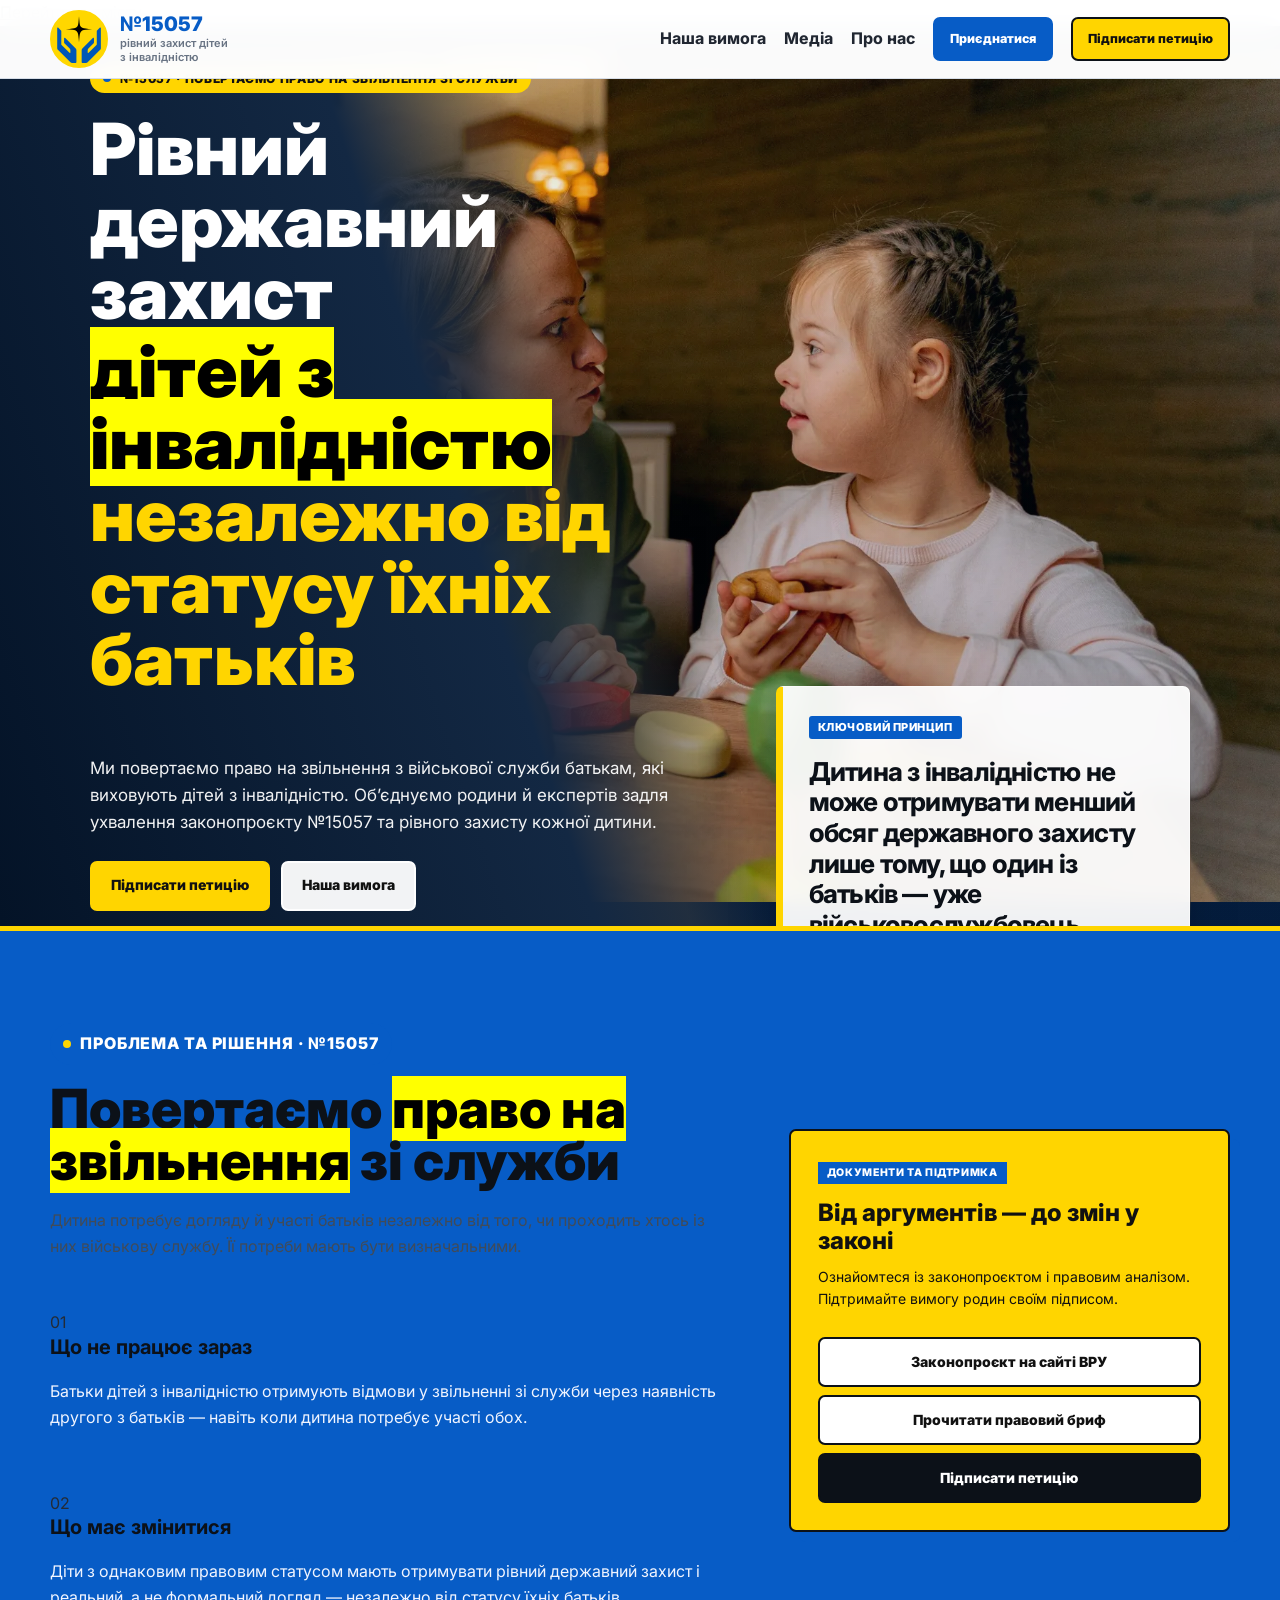
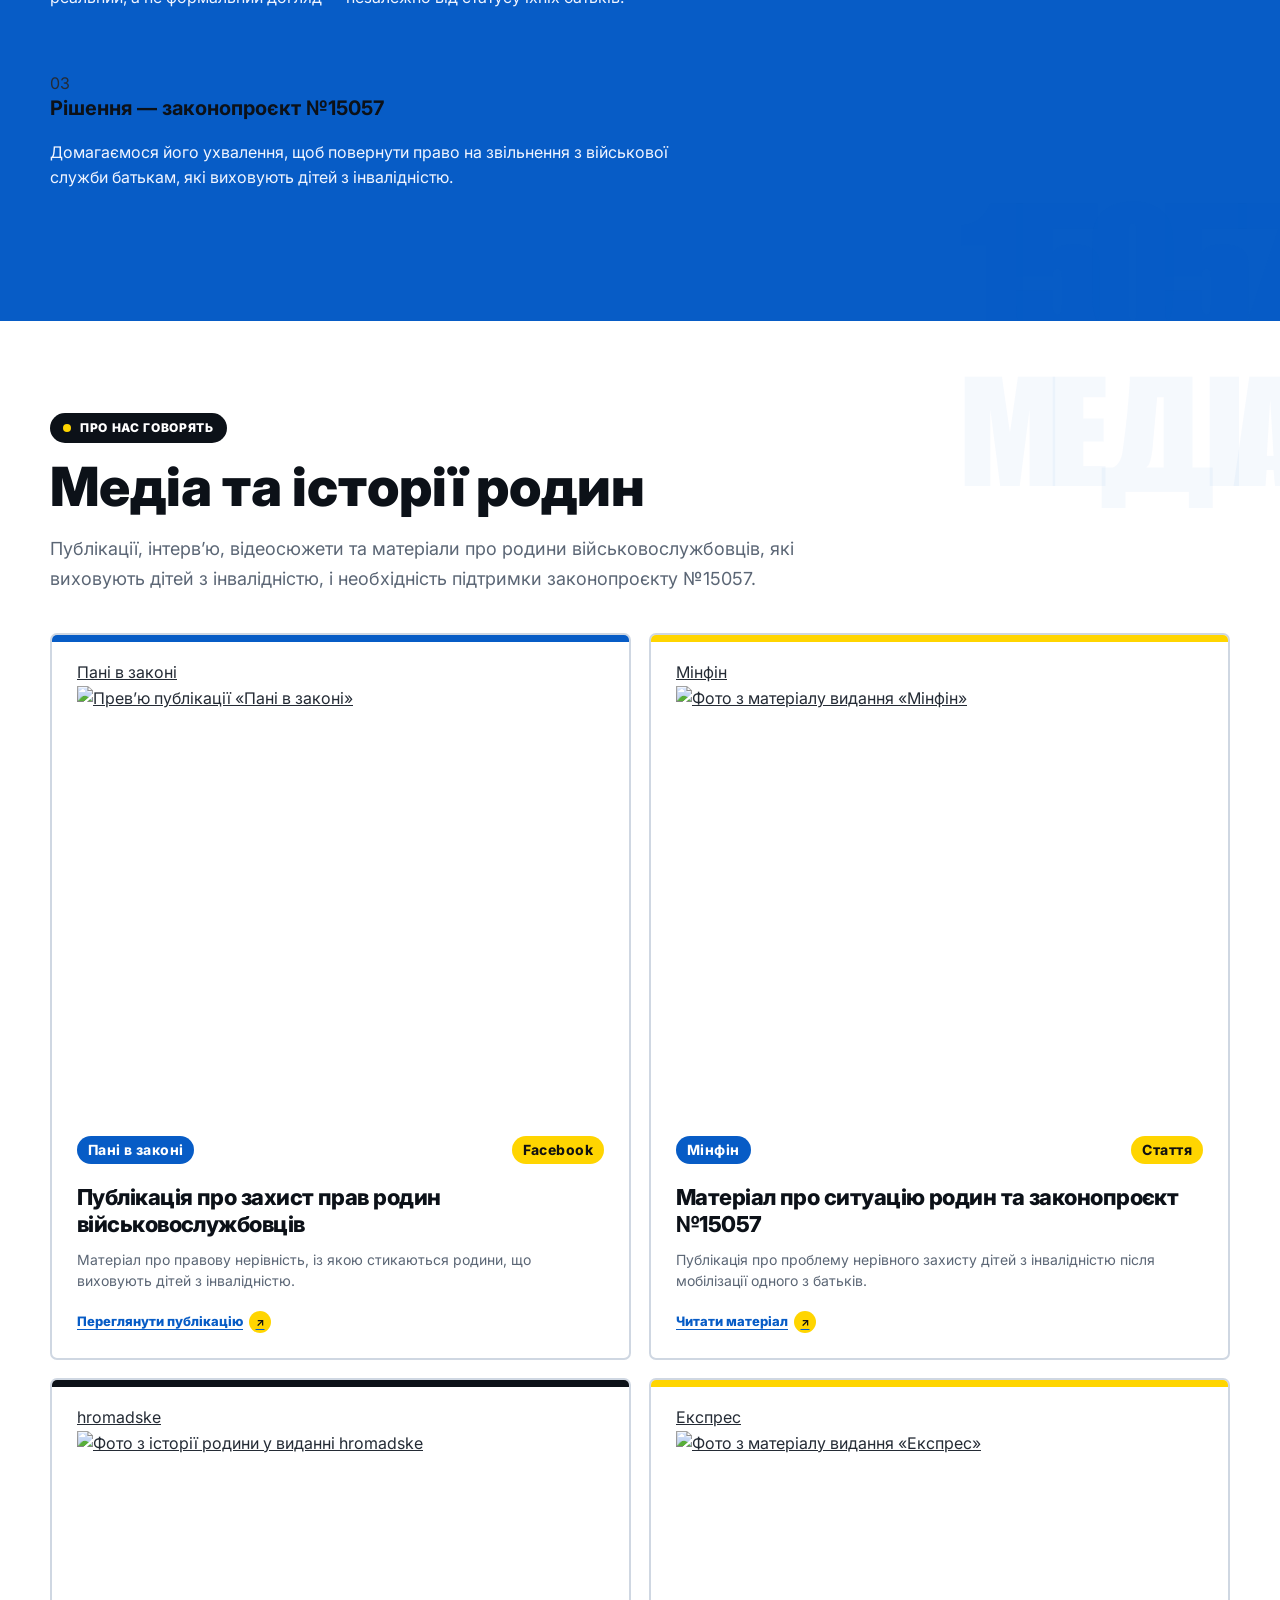
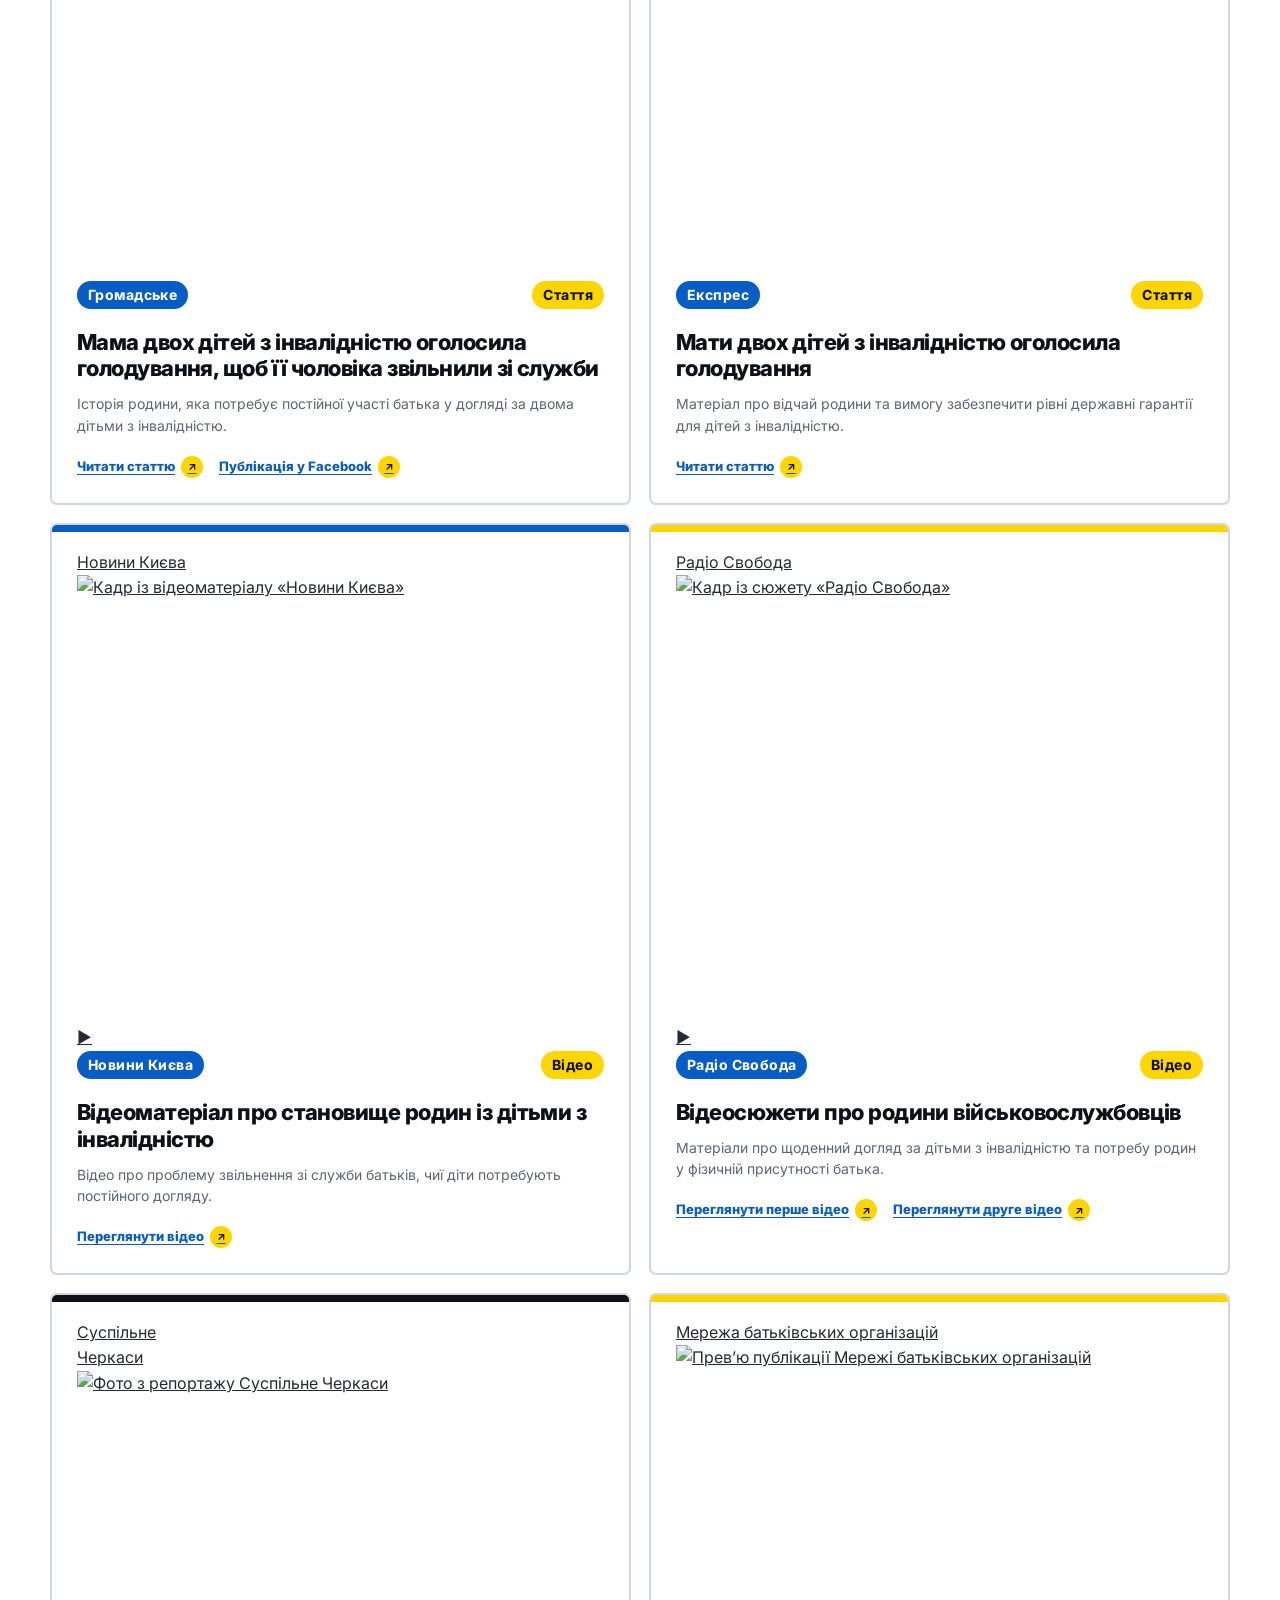
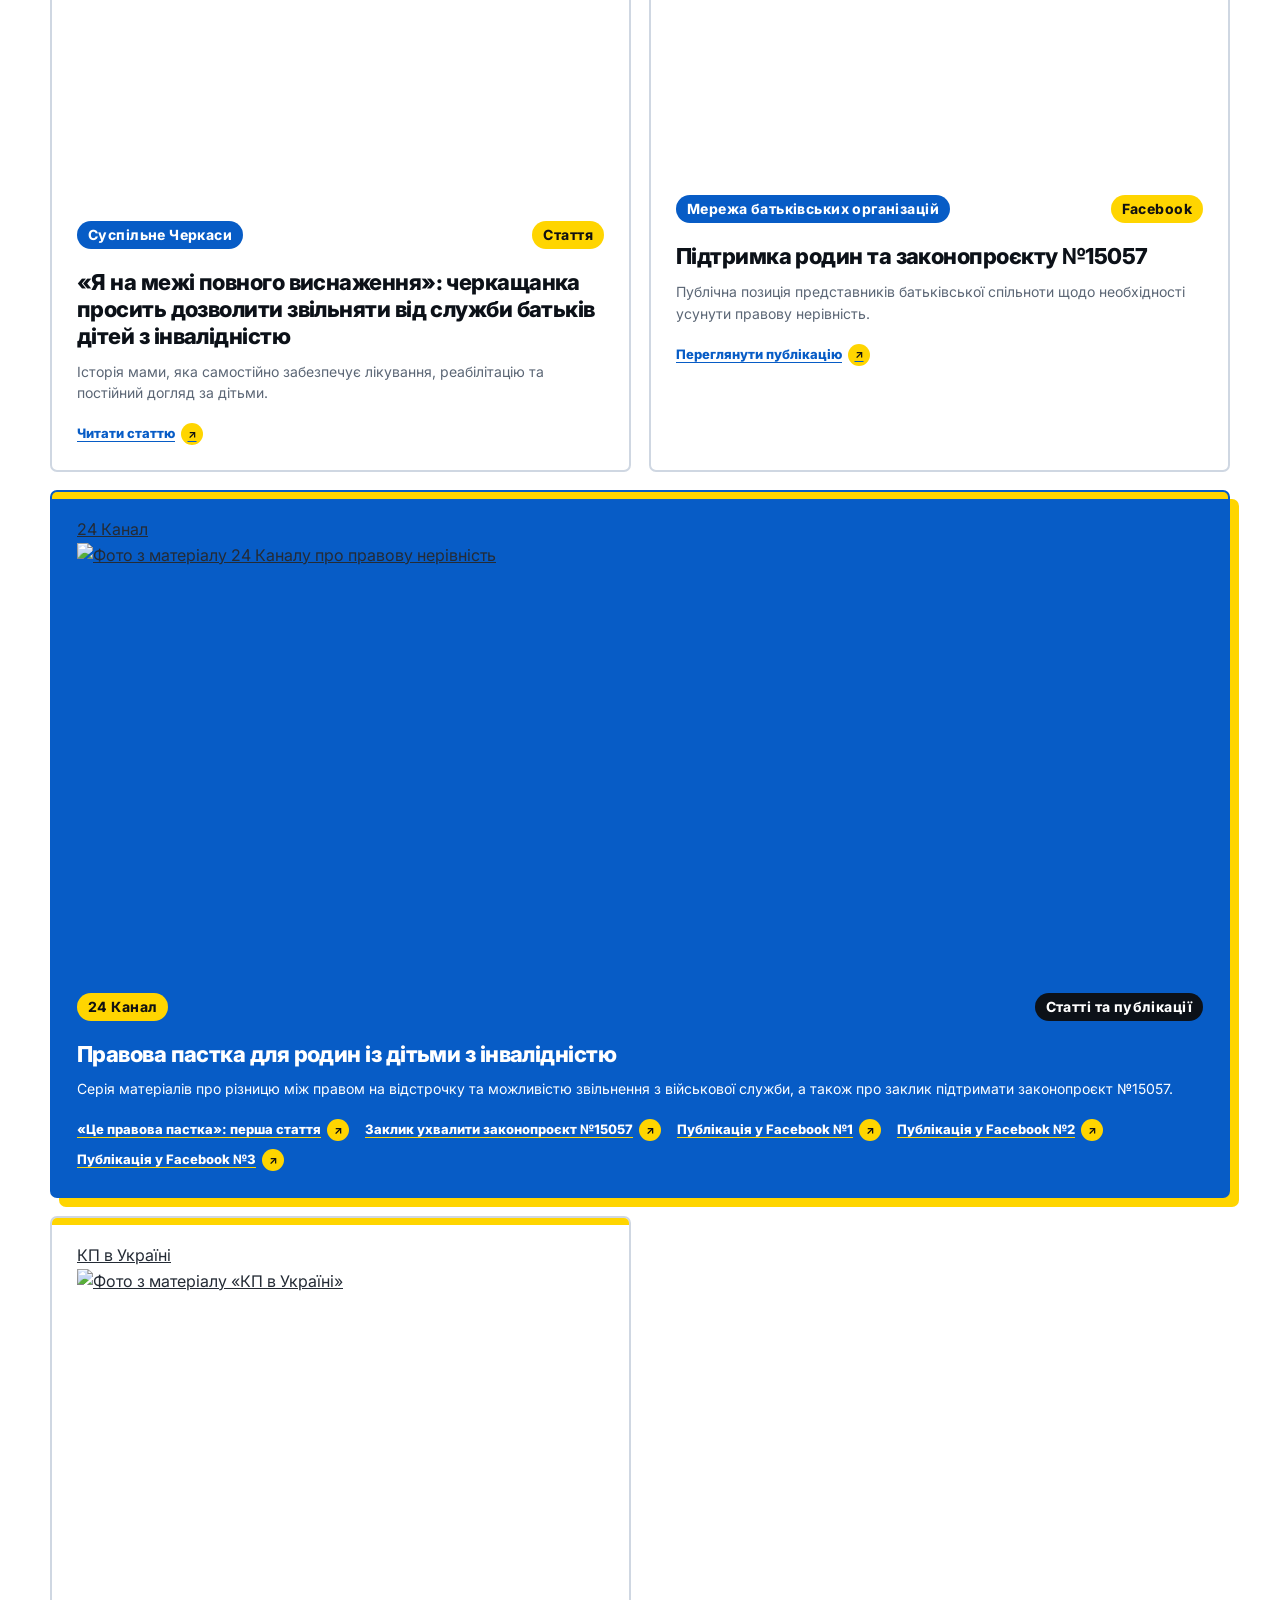
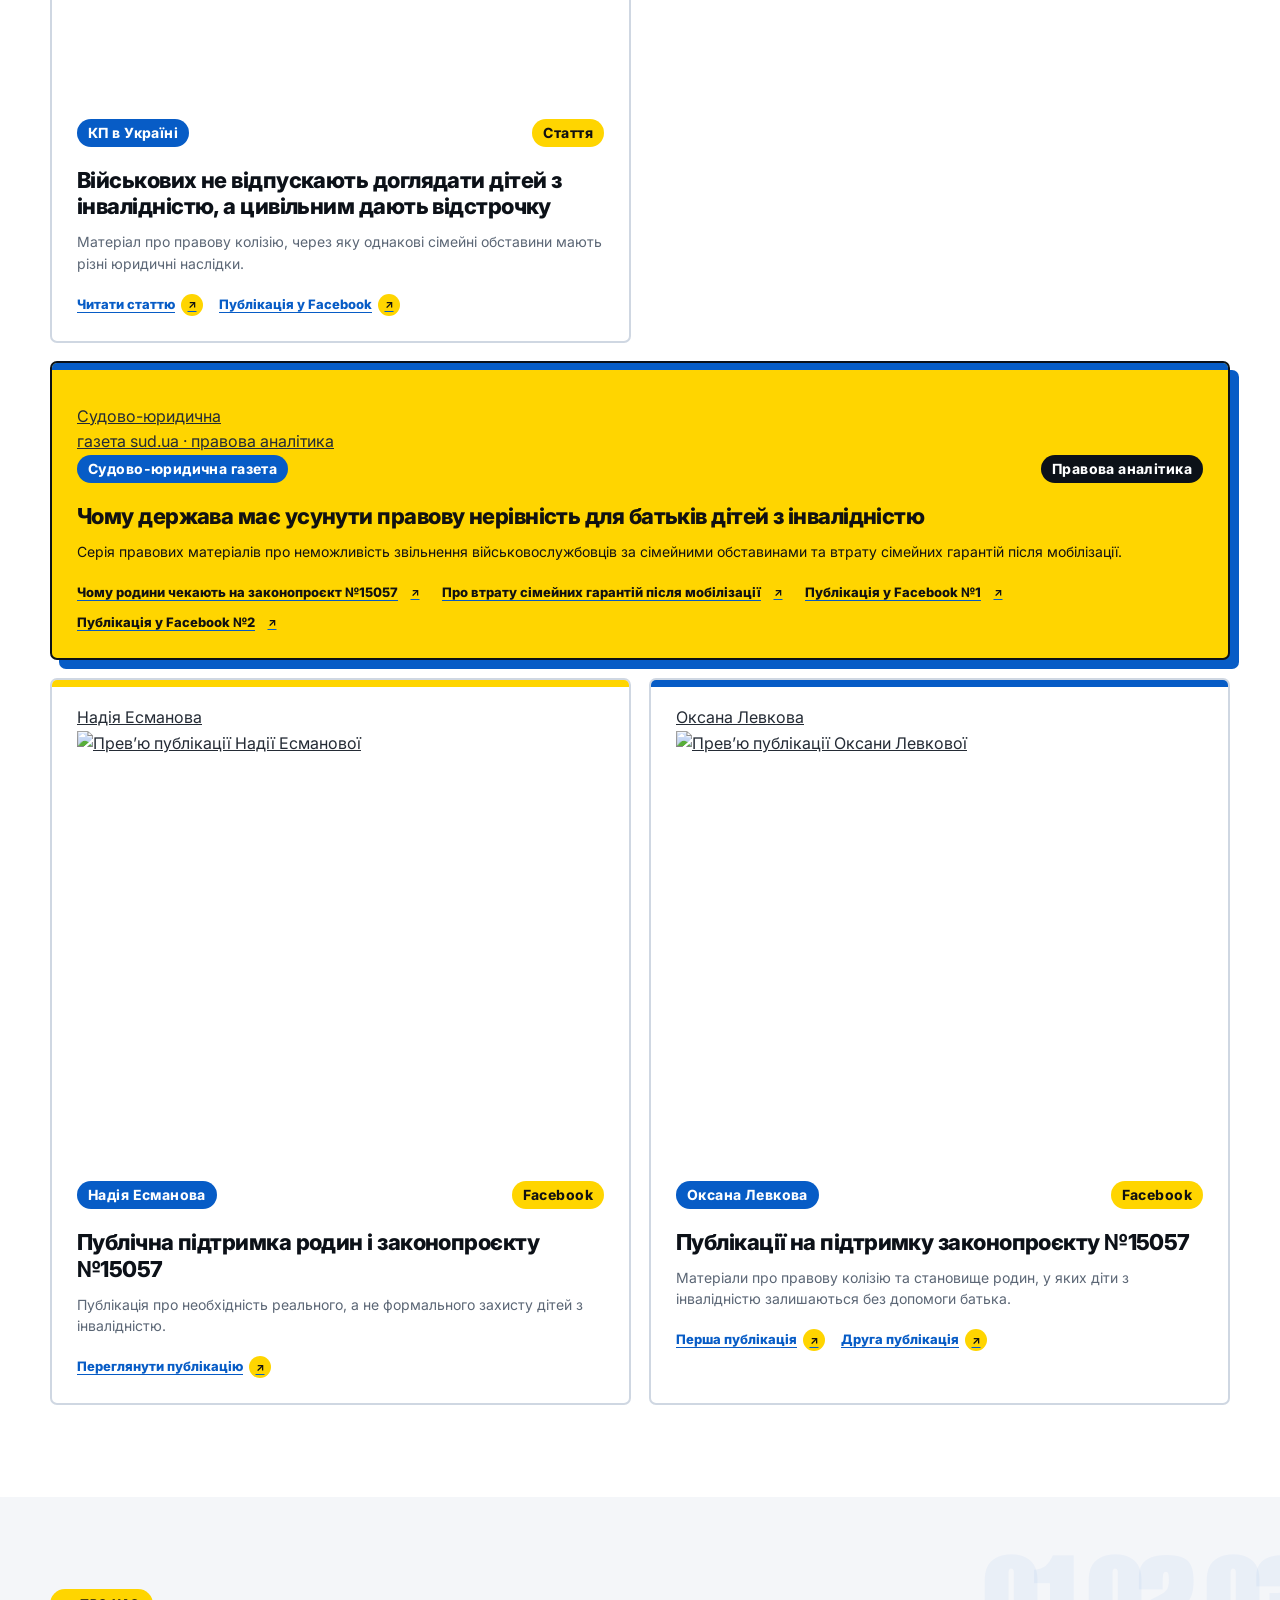
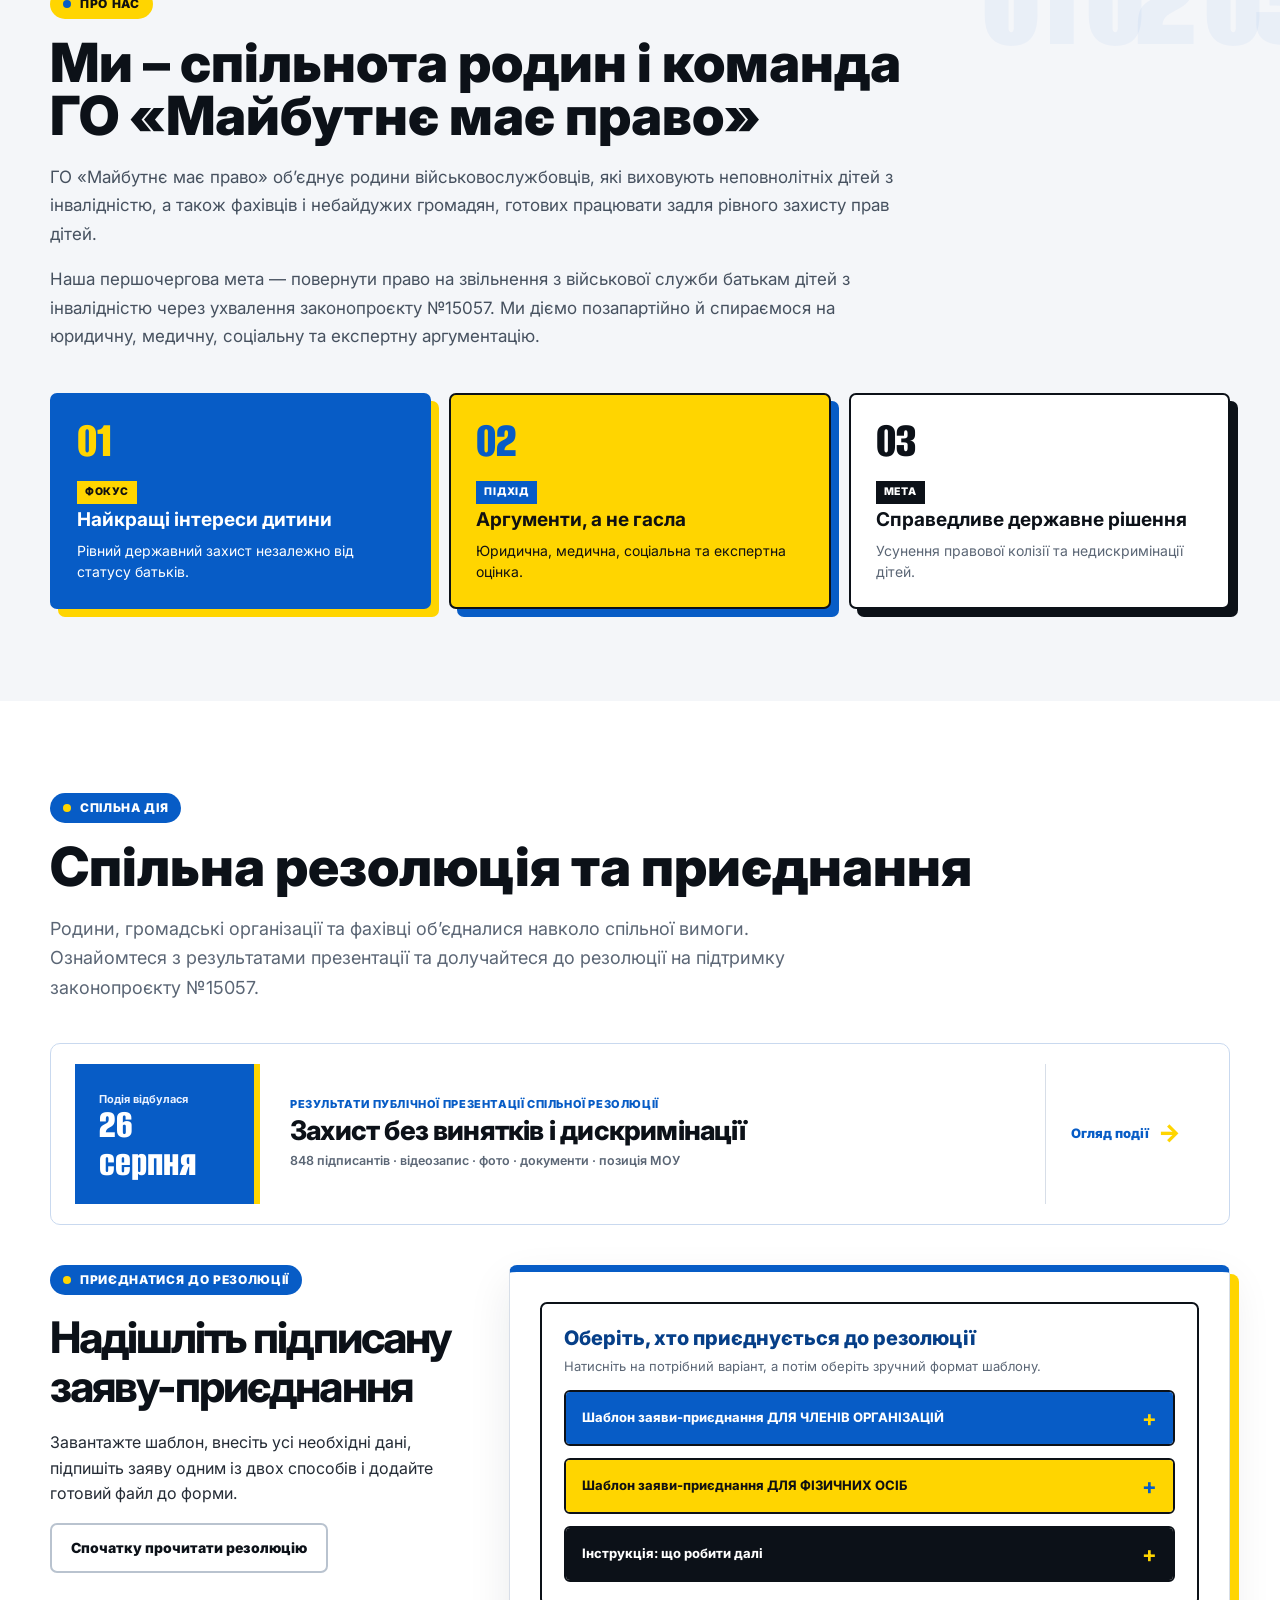
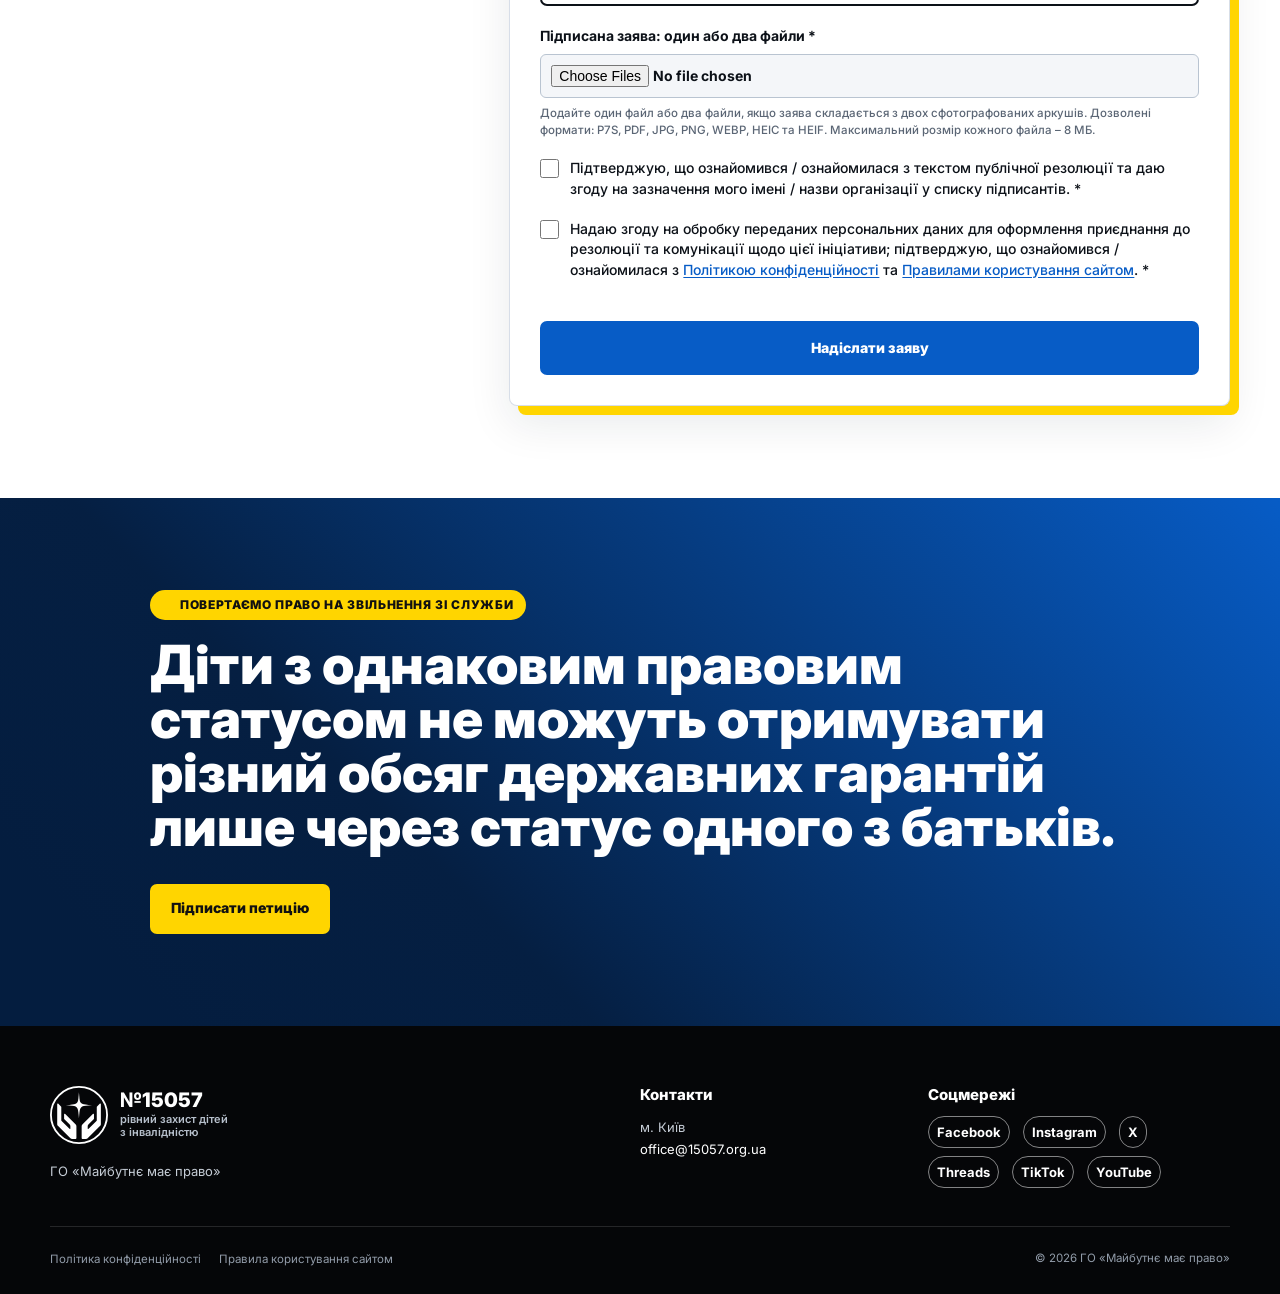
==== commit 789203b5: "Add files via upload" ====
--- a/index.html
+++ b/index.html
@@ -5,7 +5,7 @@
 <meta charset="utf-8"/>
 <meta content="width=device-width, initial-scale=1" name="viewport"/>
 <title>Рівний захист дітей з інвалідністю | Законопроєкт №15057</title>
-<meta content="Ініціатива за рівний державний захист дітей з інвалідністю незалежно від статусу їхніх батьків. Резолюція, правовий бриф і форма приєднання щодо законопроєкту №15057." name="description"/>
+<meta content="Повертаємо право на звільнення з військової служби батькам дітей з інвалідністю. ГО «Майбутнє має право»: законопроєкт №15057, історії родин і способи підтримати ініціативу." name="description"/>
 <meta content="index, follow, max-image-preview:large" name="robots"/>
 <meta content="#0e2038" name="theme-color"/>
 <link href="https://15057.org.ua/" rel="canonical"/>
@@ -13,16 +13,19 @@
 <meta content="website" property="og:type"/>
 <meta content="ГО «Майбутнє має право» · №15057" property="og:site_name"/>
 <meta content="Рівний державний захист дітей з інвалідністю" property="og:title"/>
-<meta content="Публічна резолюція та ініціатива на підтримку рівного державного захисту дітей з інвалідністю незалежно від статусу їхніх батьків." property="og:description"/>
+<meta content="Повертаємо право на звільнення зі служби батькам дітей з інвалідністю. Підтримайте законопроєкт №15057 та рівний захист дітей незалежно від статусу їхніх батьків." property="og:description"/>
 <meta content="https://15057.org.ua/" property="og:url"/>
 <meta content="https://15057.org.ua/assets/hero-family.webp" property="og:image"/>
 <meta content="Рівний державний захист дітей з інвалідністю" property="og:image:alt"/>
 <meta content="summary_large_image" name="twitter:card"/>
 <meta content="Рівний державний захист дітей з інвалідністю" name="twitter:title"/>
-<meta content="Резолюція та форма приєднання до ініціативи щодо законопроєкту №15057." name="twitter:description"/>
+<meta content="Повертаємо право на звільнення зі служби батькам дітей з інвалідністю. Ініціатива на підтримку законопроєкту №15057." name="twitter:description"/>
 <meta content="https://15057.org.ua/assets/hero-family.webp" name="twitter:image"/>
   <meta name="facebook-domain-verification" content="3u1ors238sh7xvao89wrvj93m7zm26" />
 <link href="assets/logo-gold.png" rel="icon" type="image/png"/>
+<link rel="alternate" hreflang="uk" href="https://15057.org.ua/">
+<link rel="alternate" hreflang="en" href="https://15057.org.ua/en/">
+<link rel="alternate" hreflang="x-default" href="https://15057.org.ua/">
  <style>
     html {
       background: #ffffff;
@@ -39,6 +42,36 @@
   </style>
 
   <link rel="stylesheet" href="styles.css">
+  <link rel="stylesheet" href="home-refined.css">
+
+  <!-- Layout changes are scoped to this Ukrainian homepage only. -->
+  <style id="homepage-structure">
+    .home-refined #bill { position: relative; background: var(--blue); border-top: 5px solid var(--yellow); }
+    .home-refined .section-anchor { position: absolute; top: 0; scroll-margin-top: var(--header-h); }
+    .home-refined .campaign-layout { display: grid; grid-template-columns: minmax(0, 1.3fr) minmax(0, .85fr); gap: 64px; align-items: start; }
+    .home-refined #bill .current-agenda-heading > p:last-of-type { margin-bottom: 28px; }
+    .home-refined #bill .current-agenda-points article { grid-template-columns: 28px minmax(0, 1fr); gap: 8px 16px; padding: 22px 0; }
+    .home-refined #bill .current-agenda-points p { grid-column: 2; color: #f1f5ff; }
+    .home-refined #bill .current-agenda-points h3 { font-size: 20px; }
+    .home-refined #bill :focus-visible { outline-color: var(--yellow); }
+    .home-refined #bill .doc-card :focus-visible { outline-color: var(--blue-dark); }
+    .home-refined #bill .doc-card { position: sticky; top: calc(var(--header-h) + 28px); }
+    .home-refined .resolution-overview { margin-bottom: 32px; }
+    .home-refined #join .event-banner { display: block; border: 1px solid #c9d9ef; border-radius: 10px; margin-bottom: 40px; padding: 20px 24px; }
+    .home-refined #join .event-banner-inner { width: 100%; min-height: 100px; }
+    .home-refined .form-section-intro h3 { max-width: 460px; margin: 0 0 20px; font-size: clamp(32px, 3.4vw, 46px); line-height: 1.12; font-weight: 750; letter-spacing: -.045em; text-wrap: balance; }
+    @media (max-width: 1000px) {
+      .home-refined .campaign-layout { grid-template-columns: 1fr; gap: 36px; }
+      .home-refined #bill .doc-card { position: static; }
+    }
+    @media (max-width: 760px) {
+      .home-refined #join .event-banner { padding: 20px; margin-bottom: 28px; }
+      .home-refined #join .event-banner-inner { padding: 0; }
+      .home-refined #bill .current-agenda-points h3 { font-size: 18px; }
+      .home-refined .form-section-intro h3 { font-size: 34px; }
+    }
+  </style>
+
 
   <noscript>
     <style>
@@ -54,8 +87,10 @@
     });
   </script>
 <script defer="" src="script.js"></script>
+<script defer src="home-refined.js"></script>
 </head>
-<body>
+<body class="home-refined">
+<a class="skip-link" href="#main-content">Перейти до змісту</a>
 <header class="site-header" id="top">
 <div class="container nav-wrap">
 <a aria-label="На початок сторінки" class="brand" href="#top">
@@ -66,28 +101,27 @@
 <span></span><span></span><span></span>
 </button>
 <nav aria-label="Головна навігація" class="site-nav">
+<a href="#bill">Наша вимога</a>
+<a href="#media">Медіа</a>
 <a href="#about">Про нас</a>
-<a href="#media">Матеріали в медіа</a>
-<a href="#bill">Законопроєкт</a>
-<a href="#stories">Наші історії</a>
-<a class="nav-cta nav-cta-primary" href="https://15057.org.ua/#join">Приєднатися до резолюції</a>
-        <a class="nav-cta" href="https://petition.kmu.gov.ua/petitions/10608" target="_blank" rel="noopener">Підписати петицію</a>  
+<a class="nav-cta nav-cta-primary" href="#join">Приєднатися</a>
+<a class="nav-cta" href="https://petition.kmu.gov.ua/petitions/10608" target="_blank" rel="noopener">Підписати петицію</a>
 </nav>
 </div>
 </header>
-<main>
+<main id="main-content">
 <section class="hero section">
 <div class="container hero-grid">
 <div class="hero-copy">
-<p class="eyebrow">Публічна експертна зустріч · законопроєкт №15057</p>
+<p class="eyebrow">№15057 · повертаємо право на звільнення зі служби</p>
 <h1 class="hero-title">
-<span class="hero-title-main">Рівний державний захист дітей з інвалідністю</span>
-<span class="hero-title-accent">незалежно від статусу їхніх батьків</span>
+<span class="hero-title-main">Рівний державний захист</span>
+<span class="hero-title-accent"><mark>дітей з інвалідністю</mark> незалежно від статусу їхніх батьків</span>
 </h1><figure class="hero-mobile-photo"><img alt="Доросла жінка спілкується з дитиною під час розвивального заняття" decoding="async" loading="eager" src="assets/hero-mobile-square.webp"/></figure>
-<p class="lead">17.07.2026 відбулося публічне обговорення законопроєкту №15057 за участю родин військовослужбовців, правозахисної, медичної, реабілітаційної, соціальної та експертної спільнот. За результатами зустрічі ми ухвалили спільну резолюцію на підтримку рівного державного захисту дітей з інвалідністю незалежно від статусу їхніх батьків.</p>
+<p class="lead">Ми повертаємо право на звільнення з військової служби батькам, які виховують дітей з інвалідністю. Об’єднуємо родини й експертів задля ухвалення законопроєкту №15057 та рівного захисту кожної дитини.</p>
 <div class="hero-actions">
-<button class="button primary" data-open-modal="resolution-modal" type="button">Читати резолюцію</button>
-<a class="button secondary" href="#join">Приєднатися</a>
+<a class="button primary" href="https://petition.kmu.gov.ua/petitions/10608" target="_blank" rel="noopener">Підписати петицію</a>
+<a class="button secondary" href="#bill">Наша вимога</a>
 </div>
 <div aria-label="Ключові принципи" class="hero-principles">
 <span><i>01</i> Найкращі інтереси дитини</span>
@@ -95,22 +129,607 @@
 <span><i>03</i> Недискримінація</span>
 </div>
 </div>
-<aside aria-label="Ключовий принцип резолюції" class="hero-visual">
+<aside aria-label="Ключовий принцип" class="hero-visual">
 <div class="hero-card">
 <div class="hero-card-head">
 <b>Ключовий принцип</b>
 </div>
-<blockquote>Дитина з інвалідністю не може отримувати менший обсяг державного захисту лише тому, що один із батьків – уже військовослужбовець.</blockquote>
+<blockquote>Дитина з інвалідністю не може отримувати менший обсяг державного захисту лише тому, що один із батьків — уже військовослужбовець.</blockquote>
 </div>
 </aside>
 </div>
 </section>
- <a
+<section class="section current-agenda" id="bill" aria-labelledby="bill-title">
+<span id="now" class="section-anchor" aria-hidden="true"></span>
+<div class="container campaign-layout">
+  <div class="current-agenda-heading">
+    <p class="eyebrow">Проблема та рішення · №15057</p>
+    <h2 id="bill-title">Повертаємо <mark>право на звільнення</mark> зі служби</h2>
+    <p>Дитина потребує догляду й участі батьків незалежно від того, чи проходить хтось із них військову службу. Її потреби мають бути визначальними.</p>
+    <div class="current-agenda-points">
+      <article>
+        <span>01</span>
+        <h3>Що не працює зараз</h3>
+        <p>Батьки дітей з інвалідністю отримують відмови у звільненні зі служби через наявність другого з батьків — навіть коли дитина потребує участі обох.</p>
+      </article>
+      <article>
+        <span>02</span>
+        <h3>Що має змінитися</h3>
+        <p>Діти з однаковим правовим статусом мають отримувати рівний державний захист і реальний, а не формальний догляд — незалежно від статусу їхніх батьків.</p>
+      </article>
+      <article>
+        <span>03</span>
+        <h3>Рішення — законопроєкт №15057</h3>
+        <p>Домагаємося його ухвалення, щоб повернути право на звільнення з військової служби батькам, які виховують дітей з інвалідністю.</p>
+      </article>
+    </div>
+  </div>
+  <aside class="doc-card" aria-labelledby="bill-documents-title">
+    <span>Документи та підтримка</span>
+    <h3 id="bill-documents-title">Від аргументів — до змін у законі</h3>
+    <p>Ознайомтеся із законопроєктом і правовим аналізом. Підтримайте вимогу родин своїм підписом.</p>
+    <a class="button ghost full" href="https://itd.rada.gov.ua/billinfo/Bills/Card/69674" rel="noopener" target="_blank">Законопроєкт на сайті ВРУ</a>
+    <button class="button ghost full" data-open-modal="law-brief-modal" type="button">Прочитати правовий бриф</button>
+    <a class="button secondary full" href="https://petition.kmu.gov.ua/petitions/10608" rel="noopener" target="_blank">Підписати петицію</a>
+  </aside>
+</div>
+</section>
+<section class="section section-soft media-section" id="media">
+  <div class="container">
+    <div class="media-heading">
+    <div>
+    <p class="eyebrow">Про нас говорять</p>
+    <h2>Медіа та історії родин</h2>
+    </div>
+
+    <p class="section-intro">
+      Публікації, інтерв’ю, відеосюжети та матеріали про родини
+      військовослужбовців, які виховують дітей з інвалідністю,
+      і необхідність підтримки законопроєкту №15057.
+    </p>
+    </div>
+    <div class="media-toolbar" hidden>
+      <div class="media-filters" role="group" aria-label="Тип матеріалів">
+        <button type="button" data-media-filter="all" aria-pressed="true">Усі матеріали <span>13</span></button>
+        <button type="button" data-media-filter="article" aria-pressed="false">Статті <span>7</span></button>
+        <button type="button" data-media-filter="video" aria-pressed="false">Відео <span>2</span></button>
+        <button type="button" data-media-filter="social" aria-pressed="false">Публікації <span>4</span></button>
+      </div>
+      <p class="media-count" role="status" aria-live="polite"></p>
+    </div>
+    <div class="media-grid" id="media-results">
+
+      <article class="media-card" data-media-type="social">
+        <a class="media-cover" href="https://www.facebook.com/share/p/1962HYJ2F5/" target="_blank" rel="noopener noreferrer" aria-label="Пані в законі: відкрити публікацію">
+          <span class="media-cover-fallback" aria-hidden="true">Пані в законі</span>
+          <img src="assets/media/pani.webp" alt="Прев’ю публікації «Пані в законі»" width="720" height="450" loading="lazy" decoding="async">
+        </a>
+        <div class="media-card-top">
+          <span class="media-outlet">Пані в законі</span>
+          <span class="media-kind">Facebook</span>
+        </div>
+
+        <h3>Публікація про захист прав родин військовослужбовців</h3>
+
+        <p>
+          Матеріал про правову нерівність, із якою стикаються родини,
+          що виховують дітей з інвалідністю.
+        </p>
+
+        <div class="media-links">
+          <a
+            href="https://www.facebook.com/share/p/1962HYJ2F5/"
+            rel="noopener noreferrer"
+            target="_blank"
+          >
+            <span>Переглянути публікацію</span>
+            <b aria-hidden="true">↗</b>
+          </a>
+        </div>
+      </article>
+
+      <article class="media-card" data-media-type="article">
+        <a class="media-cover" href="https://minfin.com.ua/ua/2026/05/14/173827290/" target="_blank" rel="noopener noreferrer" aria-label="Мінфін: відкрити матеріал">
+          <span class="media-cover-fallback" aria-hidden="true">Мінфін</span>
+          <img src="assets/media/minfin.webp" alt="Фото з матеріалу видання «Мінфін»" width="720" height="450" loading="lazy" decoding="async">
+        </a>
+        <div class="media-card-top">
+          <span class="media-outlet">Мінфін</span>
+          <span class="media-kind">Стаття</span>
+        </div>
+
+        <h3>Матеріал про ситуацію родин та законопроєкт №15057</h3>
+
+        <p>
+          Публікація про проблему нерівного захисту дітей з інвалідністю
+          після мобілізації одного з батьків.
+        </p>
+
+        <div class="media-links">
+          <a
+            href="https://minfin.com.ua/ua/2026/05/14/173827290/"
+            rel="noopener noreferrer"
+            target="_blank"
+          >
+            <span>Читати матеріал</span>
+            <b aria-hidden="true">↗</b>
+          </a>
+        </div>
+      </article>
+
+      <article class="media-card" data-media-type="article">
+        <a class="media-cover" href="https://hromadske.ua/suspilstvo/264101-mama-dvokh-ditey-z-invalidnistiu-oholosyla-holoduvannia-shchob-yiyi-cholovika-zvilnyly-zi-sluzby-iaki-perspektyvy" target="_blank" rel="noopener noreferrer" aria-label="Громадське: відкрити статтю">
+          <span class="media-cover-fallback" aria-hidden="true">hromadske</span>
+          <img src="assets/media/hromadske.webp" alt="Фото з історії родини у виданні hromadske" width="720" height="450" loading="lazy" decoding="async">
+        </a>
+        <div class="media-card-top">
+          <span class="media-outlet">Громадське</span>
+          <span class="media-kind">Стаття</span>
+        </div>
+
+        <h3>
+          Мама двох дітей з інвалідністю оголосила голодування,
+          щоб її чоловіка звільнили зі служби
+        </h3>
+
+        <p>
+          Історія родини, яка потребує постійної участі батька
+          у догляді за двома дітьми з інвалідністю.
+        </p>
+
+        <div class="media-links">
+          <a
+            href="https://hromadske.ua/suspilstvo/264101-mama-dvokh-ditey-z-invalidnistiu-oholosyla-holoduvannia-shchob-yiyi-cholovika-zvilnyly-zi-sluzby-iaki-perspektyvy"
+            rel="noopener noreferrer"
+            target="_blank"
+          >
+            <span>Читати статтю</span>
+            <b aria-hidden="true">↗</b>
+          </a>
+
+          <a
+            href="https://www.facebook.com/share/p/194J1foiYF/"
+            rel="noopener noreferrer"
+            target="_blank"
+          >
+            <span>Публікація у Facebook</span>
+            <b aria-hidden="true">↗</b>
+          </a>
+        </div>
+      </article>
+
+      <article class="media-card" data-media-type="article">
+        <a class="media-cover" href="https://expres.online/lyudi-i-problemi/mati-dvokh-ditey-z-invalidnistyu-ogolosila-goloduvannya" target="_blank" rel="noopener noreferrer" aria-label="Експрес: відкрити статтю">
+          <span class="media-cover-fallback" aria-hidden="true">Експрес</span>
+          <img src="assets/media/expres.webp" alt="Фото з матеріалу видання «Експрес»" width="720" height="450" loading="lazy" decoding="async">
+        </a>
+        <div class="media-card-top">
+          <span class="media-outlet">Експрес</span>
+          <span class="media-kind">Стаття</span>
+        </div>
+
+        <h3>Мати двох дітей з інвалідністю оголосила голодування</h3>
+
+        <p>
+          Матеріал про відчай родини та вимогу забезпечити рівні
+          державні гарантії для дітей з інвалідністю.
+        </p>
+
+        <div class="media-links">
+          <a
+            href="https://expres.online/lyudi-i-problemi/mati-dvokh-ditey-z-invalidnistyu-ogolosila-goloduvannya"
+            rel="noopener noreferrer"
+            target="_blank"
+          >
+            <span>Читати статтю</span>
+            <b aria-hidden="true">↗</b>
+          </a>
+        </div>
+      </article>
+
+      <article class="media-card" data-media-type="video">
+        <a class="media-cover media-cover-video" href="https://www.facebook.com/reel/1339299157566988" target="_blank" rel="noopener noreferrer" aria-label="Новини Києва: переглянути відео">
+          <span class="media-cover-fallback" aria-hidden="true">Новини Києва</span>
+          <img src="assets/media/kyiv.webp" alt="Кадр із відеоматеріалу «Новини Києва»" width="720" height="450" loading="lazy" decoding="async">
+          <span class="media-play" aria-hidden="true">▶</span>
+        </a>
+        <div class="media-card-top">
+          <span class="media-outlet">Новини Києва</span>
+          <span class="media-kind">Відео</span>
+        </div>
+
+        <h3>Відеоматеріал про становище родин із дітьми з інвалідністю</h3>
+
+        <p>
+          Відео про проблему звільнення зі служби батьків,
+          чиї діти потребують постійного догляду.
+        </p>
+
+        <div class="media-links">
+          <a
+            href="https://www.facebook.com/reel/1339299157566988"
+            rel="noopener noreferrer"
+            target="_blank"
+          >
+            <span>Переглянути відео</span>
+            <b aria-hidden="true">↗</b>
+          </a>
+        </div>
+      </article>
+
+      <article class="media-card" data-media-type="video">
+        <a class="media-cover media-cover-video" href="https://www.facebook.com/reel/977636208365276" target="_blank" rel="noopener noreferrer" aria-label="Радіо Свобода: переглянути відео">
+          <span class="media-cover-fallback" aria-hidden="true">Радіо Свобода</span>
+          <img src="assets/media/svoboda.webp" alt="Кадр із сюжету «Радіо Свобода»" width="720" height="450" loading="lazy" decoding="async">
+          <span class="media-play" aria-hidden="true">▶</span>
+        </a>
+        <div class="media-card-top">
+          <span class="media-outlet">Радіо Свобода</span>
+          <span class="media-kind">Відео</span>
+        </div>
+
+        <h3>Відеосюжети про родини військовослужбовців</h3>
+
+        <p>
+          Матеріали про щоденний догляд за дітьми з інвалідністю
+          та потребу родин у фізичній присутності батька.
+        </p>
+
+        <div class="media-links">
+          <a
+            href="https://www.facebook.com/reel/977636208365276"
+            rel="noopener noreferrer"
+            target="_blank"
+          >
+            <span>Переглянути перше відео</span>
+            <b aria-hidden="true">↗</b>
+          </a>
+
+          <a
+            href="https://www.facebook.com/share/r/1LBZR3vjsb/"
+            rel="noopener noreferrer"
+            target="_blank"
+          >
+            <span>Переглянути друге відео</span>
+            <b aria-hidden="true">↗</b>
+          </a>
+        </div>
+      </article>
+
+      <article class="media-card" data-media-type="article">
+        <a class="media-cover" href="https://suspilne.media/cherkasy/1320993-a-na-mezi-povnogo-visnazenna-cerkasanka-prosit-dozvoliti-zvilnati-vid-sluzbi-batkiv-ditej-z-invalidnistu/" target="_blank" rel="noopener noreferrer" aria-label="Суспільне Черкаси: відкрити статтю">
+          <span class="media-cover-fallback" aria-hidden="true">Суспільне<br>Черкаси</span>
+          <img src="assets/media/suspilne.webp" alt="Фото з репортажу Суспільне Черкаси" width="720" height="450" loading="lazy" decoding="async">
+        </a>
+        <div class="media-card-top">
+          <span class="media-outlet">Суспільне Черкаси</span>
+          <span class="media-kind">Стаття</span>
+        </div>
+
+        <h3>
+          «Я на межі повного виснаження»: черкащанка просить дозволити
+          звільняти від служби батьків дітей з інвалідністю
+        </h3>
+
+        <p>
+          Історія мами, яка самостійно забезпечує лікування,
+          реабілітацію та постійний догляд за дітьми.
+        </p>
+
+        <div class="media-links">
+          <a
+            href="https://suspilne.media/cherkasy/1320993-a-na-mezi-povnogo-visnazenna-cerkasanka-prosit-dozvoliti-zvilnati-vid-sluzbi-batkiv-ditej-z-invalidnistu/"
+            rel="noopener noreferrer"
+            target="_blank"
+          >
+            <span>Читати статтю</span>
+            <b aria-hidden="true">↗</b>
+          </a>
+        </div>
+      </article>
+
+      <article class="media-card" data-media-type="social">
+        <a class="media-cover media-cover-contain" href="https://www.facebook.com/share/p/1LuEo5CGzQ/" target="_blank" rel="noopener noreferrer" aria-label="Мережа батьківських організацій: відкрити публікацію">
+          <span class="media-cover-fallback" aria-hidden="true">Мережа батьківських організацій</span>
+          <img src="assets/media/parents.webp" alt="Прев’ю публікації Мережі батьківських організацій" width="720" height="450" loading="lazy" decoding="async">
+        </a>
+        <div class="media-card-top">
+          <span class="media-outlet">Мережа батьківських організацій</span>
+          <span class="media-kind">Facebook</span>
+        </div>
+
+        <h3>Підтримка родин та законопроєкту №15057</h3>
+
+        <p>
+          Публічна позиція представників батьківської спільноти
+          щодо необхідності усунути правову нерівність.
+        </p>
+
+        <div class="media-links">
+          <a
+            href="https://www.facebook.com/share/p/1LuEo5CGzQ/"
+            rel="noopener noreferrer"
+            target="_blank"
+          >
+            <span>Переглянути публікацію</span>
+            <b aria-hidden="true">↗</b>
+          </a>
+        </div>
+      </article>
+
+      <article class="media-card media-card-wide" data-media-type="article">
+        <a class="media-cover" href="https://24tv.ua/law/tse-pravova-pastka-chomu-rodini-osoblivimi-ditmi-ne-mozhut-povernuti_n3095006" target="_blank" rel="noopener noreferrer" aria-label="24 Канал: відкрити статтю">
+          <span class="media-cover-fallback" aria-hidden="true">24 Канал</span>
+          <img src="assets/media/24tv.webp" alt="Фото з матеріалу 24 Каналу про правову нерівність" width="720" height="450" loading="lazy" decoding="async">
+        </a>
+        <div class="media-card-top">
+          <span class="media-outlet">24 Канал</span>
+          <span class="media-kind">Статті та публікації</span>
+        </div>
+
+        <h3>Правова пастка для родин із дітьми з інвалідністю</h3>
+
+        <p>
+          Серія матеріалів про різницю між правом на відстрочку
+          та можливістю звільнення з військової служби,
+          а також про заклик підтримати законопроєкт №15057.
+        </p>
+
+        <div class="media-links">
+          <a
+            href="https://24tv.ua/law/tse-pravova-pastka-chomu-rodini-osoblivimi-ditmi-ne-mozhut-povernuti_n3095006"
+            rel="noopener noreferrer"
+            target="_blank"
+          >
+            <span>«Це правова пастка»: перша стаття</span>
+            <b aria-hidden="true">↗</b>
+          </a>
+
+          <a
+            href="https://24tv.ua/law/verhovnu-radu-zaklikayut-uhvaliti-zakonoproyekt-15057-shho-kazhut_n3109324"
+            rel="noopener noreferrer"
+            target="_blank"
+          >
+            <span>Заклик ухвалити законопроєкт №15057</span>
+            <b aria-hidden="true">↗</b>
+          </a>
+
+          <a
+            href="https://www.facebook.com/share/p/1NMh7XBr1J/"
+            rel="noopener noreferrer"
+            target="_blank"
+          >
+            <span>Публікація у Facebook №1</span>
+            <b aria-hidden="true">↗</b>
+          </a>
+
+          <a
+            href="https://www.facebook.com/share/p/1EkaJLdx1A/"
+            rel="noopener noreferrer"
+            target="_blank"
+          >
+            <span>Публікація у Facebook №2</span>
+            <b aria-hidden="true">↗</b>
+          </a>
+
+          <a
+            href="https://www.facebook.com/share/p/1H12AnJFvg/"
+            rel="noopener noreferrer"
+            target="_blank"
+          >
+            <span>Публікація у Facebook №3</span>
+            <b aria-hidden="true">↗</b>
+          </a>
+        </div>
+      </article>
+
+      <article class="media-card" data-media-type="article">
+        <a class="media-cover" href="https://kp.ua/ua/politics/a732400-vijskovikh-ne-vidpuskajut-dohljadati-ditej-z-invalidnistju-a-tsivilnim-dajut-vidstrochku" target="_blank" rel="noopener noreferrer" aria-label="КП в Україні: відкрити статтю">
+          <span class="media-cover-fallback" aria-hidden="true">КП в Україні</span>
+          <img src="assets/media/kp.webp" alt="Фото з матеріалу «КП в Україні»" width="720" height="450" loading="lazy" decoding="async">
+        </a>
+        <div class="media-card-top">
+          <span class="media-outlet">КП в Україні</span>
+          <span class="media-kind">Стаття</span>
+        </div>
+
+        <h3>
+          Військових не відпускають доглядати дітей з інвалідністю,
+          а цивільним дають відстрочку
+        </h3>
+
+        <p>
+          Матеріал про правову колізію, через яку однакові сімейні
+          обставини мають різні юридичні наслідки.
+        </p>
+
+        <div class="media-links">
+          <a
+            href="https://kp.ua/ua/politics/a732400-vijskovikh-ne-vidpuskajut-dohljadati-ditej-z-invalidnistju-a-tsivilnim-dajut-vidstrochku"
+            rel="noopener noreferrer"
+            target="_blank"
+          >
+            <span>Читати статтю</span>
+            <b aria-hidden="true">↗</b>
+          </a>
+
+          <a
+            href="https://www.facebook.com/share/p/1Tsv8dKiXf/"
+            rel="noopener noreferrer"
+            target="_blank"
+          >
+            <span>Публікація у Facebook</span>
+            <b aria-hidden="true">↗</b>
+          </a>
+        </div>
+      </article>
+
+      <article class="media-card media-card-wide" data-media-type="article">
+        <a class="media-cover media-cover-brand" href="https://sud.ua/uk/news/publication/366056-batky-tiazhkokhvorykh-ditei-ne-mozhut-zvilnytysia-z-armii-chomu-rodyny-chekaiut-na-zakonoproiekt-15057" target="_blank" rel="noopener noreferrer" aria-label="Судово-юридична газета: відкрити матеріал">
+          <img class="media-source-icon" src="assets/media/sud-logo.png" alt="" width="16" height="16" loading="lazy">
+          <span class="media-cover-fallback">Судово-юридична<br>газета</span>
+          <span class="media-brand-domain" aria-hidden="true">sud.ua · правова аналітика</span>
+        </a>
+        <div class="media-card-top">
+          <span class="media-outlet">Судово-юридична газета</span>
+          <span class="media-kind">Правова аналітика</span>
+        </div>
+
+        <h3>
+          Чому держава має усунути правову нерівність для батьків
+          дітей з інвалідністю
+        </h3>
+
+        <p>
+          Серія правових матеріалів про неможливість звільнення
+          військовослужбовців за сімейними обставинами та втрату
+          сімейних гарантій після мобілізації.
+        </p>
+
+        <div class="media-links">
+          <a
+            href="https://sud.ua/uk/news/publication/366056-batky-tiazhkokhvorykh-ditei-ne-mozhut-zvilnytysia-z-armii-chomu-rodyny-chekaiut-na-zakonoproiekt-15057"
+            rel="noopener noreferrer"
+            target="_blank"
+          >
+            <span>Чому родини чекають на законопроєкт №15057</span>
+            <b aria-hidden="true">↗</b>
+          </a>
+
+          <a
+            href="https://sud.ua/uk/news/publication/366865-batky-ditei-z-invalidnistiu-pislia-mobilizatsii-vtrachaiut-pravo-na-simeini-harantii-chomu-derzhava-maie-usunuty-pravovu-nerivnist"
+            rel="noopener noreferrer"
+            target="_blank"
+          >
+            <span>Про втрату сімейних гарантій після мобілізації</span>
+            <b aria-hidden="true">↗</b>
+          </a>
+
+          <a
+            href="https://www.facebook.com/share/p/1H5HfkbJh3/"
+            rel="noopener noreferrer"
+            target="_blank"
+          >
+            <span>Публікація у Facebook №1</span>
+            <b aria-hidden="true">↗</b>
+          </a>
+
+          <a
+            href="https://www.facebook.com/share/p/184mcPNgMf/"
+            rel="noopener noreferrer"
+            target="_blank"
+          >
+            <span>Публікація у Facebook №2</span>
+            <b aria-hidden="true">↗</b>
+          </a>
+        </div>
+      </article>
+
+      <article class="media-card" data-media-type="social">
+        <a class="media-cover media-cover-contain" href="https://www.facebook.com/share/p/1GQ8JEX1Bc/" target="_blank" rel="noopener noreferrer" aria-label="Надія Есманова: відкрити публікацію">
+          <span class="media-cover-fallback" aria-hidden="true">Надія Есманова</span>
+          <img src="assets/media/esmanova.webp" alt="Прев’ю публікації Надії Есманової" width="720" height="450" loading="lazy" decoding="async">
+        </a>
+        <div class="media-card-top">
+          <span class="media-outlet">Надія Есманова</span>
+          <span class="media-kind">Facebook</span>
+        </div>
+
+        <h3>Публічна підтримка родин і законопроєкту №15057</h3>
+
+        <p>
+          Публікація про необхідність реального, а не формального
+          захисту дітей з інвалідністю.
+        </p>
+
+        <div class="media-links">
+          <a
+            href="https://www.facebook.com/share/p/1GQ8JEX1Bc/"
+            rel="noopener noreferrer"
+            target="_blank"
+          >
+            <span>Переглянути публікацію</span>
+            <b aria-hidden="true">↗</b>
+          </a>
+        </div>
+      </article>
+
+      <article class="media-card" data-media-type="social">
+        <a class="media-cover media-cover-contain" href="https://www.facebook.com/share/p/1KU91Qg9CC/" target="_blank" rel="noopener noreferrer" aria-label="Оксана Левкова: відкрити публікацію">
+          <span class="media-cover-fallback" aria-hidden="true">Оксана Левкова</span>
+          <img src="assets/media/levkova.webp" alt="Прев’ю публікації Оксани Левкової" width="720" height="450" loading="lazy" decoding="async">
+        </a>
+        <div class="media-card-top">
+          <span class="media-outlet">Оксана Левкова</span>
+          <span class="media-kind">Facebook</span>
+        </div>
+
+        <h3>Публікації на підтримку законопроєкту №15057</h3>
+
+        <p>
+          Матеріали про правову колізію та становище родин,
+          у яких діти з інвалідністю залишаються без допомоги батька.
+        </p>
+
+        <div class="media-links">
+          <a
+            href="https://www.facebook.com/share/p/1KU91Qg9CC/"
+            rel="noopener noreferrer"
+            target="_blank"
+          >
+            <span>Перша публікація</span>
+            <b aria-hidden="true">↗</b>
+          </a>
+
+          <a
+            href="https://www.facebook.com/share/p/1Bb8YQneY5/"
+            rel="noopener noreferrer"
+            target="_blank"
+          >
+            <span>Друга публікація</span>
+            <b aria-hidden="true">↗</b>
+          </a>
+        </div>
+      </article>
+
+    </div>
+  </div>
+</section>
+<section class="section" id="about">
+<div class="container narrow">
+<p class="eyebrow">Про нас</p>
+<h2>Ми – спільнота родин і команда ГО&nbsp;«Майбутнє має право»</h2>
+<p>ГО «Майбутнє має право» об’єднує родини військовослужбовців, які виховують неповнолітніх дітей з інвалідністю, а також фахівців і небайдужих громадян, готових працювати задля рівного захисту прав дітей.</p>
+<p>Наша першочергова мета — повернути право на звільнення з військової служби батькам дітей з інвалідністю через ухвалення законопроєкту №15057. Ми діємо позапартійно й спираємося на юридичну, медичну, соціальну та експертну аргументацію.</p>
+<div class="values">
+<article>
+<span class="value-number">01</span>
+<div><b>Фокус</b><strong>Найкращі інтереси дитини</strong><p>Рівний державний захист незалежно від статусу батьків.</p></div>
+</article>
+<article>
+<span class="value-number">02</span>
+<div><b>Підхід</b><strong>Аргументи, а не гасла</strong><p>Юридична, медична, соціальна та експертна оцінка.</p></div>
+</article>
+<article>
+<span class="value-number">03</span>
+<div><b>Мета</b><strong>Справедливе державне рішення</strong><p>Усунення правової колізії та недискримінації дітей.</p></div>
+</article>
+</div>
+</div>
+</section>
+<section class="section join-section" id="join" aria-labelledby="join-title">
+<div class="container">
+<div class="resolution-overview">
+<p class="eyebrow">Спільна дія</p>
+<h2 id="join-title">Спільна резолюція та приєднання</h2>
+<p class="section-intro">Родини, громадські організації та фахівці об’єдналися навколо спільної вимоги. Ознайомтеся з результатами презентації та долучайтеся до резолюції на підтримку законопроєкту №15057.</p>
+</div>
+<a
   class="event-banner event-banner-review"
   href="event/"
   aria-label="Переглянути результати публічної презентації Спільної резолюції"
 >
-  <div class="container event-banner-inner">
+  <div class="event-banner-inner">
 
     <div class="event-banner-date">
       <span>Подія відбулася</span>
@@ -136,12 +755,12 @@
 
   </div>
 </a>
-<section class="section join-section" id="join">
-<div class="container form-only-layout">
+<div class="form-only-layout">
 <div class="form-section-intro">
 <p class="eyebrow">Приєднатися до резолюції</p>
-<h2>Надішліть підписану заяву-приєднання</h2>
+<h3>Надішліть підписану заяву-приєднання</h3>
 <p>Завантажте шаблон, внесіть усі необхідні дані, підпишіть заяву одним із двох способів і додайте готовий файл до форми.</p>
+<button class="button ghost" data-open-modal="resolution-modal" type="button">Спочатку прочитати резолюцію</button>
 </div>
 <div class="form-panel">
 <form id="join-form" novalidate="">
@@ -221,1084 +840,15 @@
 </form>
 </div>
 </div>
-</section>
-<section class="section" id="about">
-<div class="container narrow">
-<p class="eyebrow">Про нас</p>
-<h2>Ми – спільнота родин і команда ГО&nbsp;«Майбутнє має право»</h2>
-<p>ГО «Майбутнє має право» об’єднує родини військовослужбовців, які виховують неповнолітніх дітей з інвалідністю, а також фахівців і небайдужих громадян, готових працювати задля рівного захисту прав дітей.</p>
-<p>Наша першочергова робота зосереджена на законопроєкті №15057 та правовій колізії, через яку дитина з інвалідністю може фактично втрачати рівний обсяг державного захисту після мобілізації одного з батьків. Ми діємо позапартійно й спираємося на юридичну, медичну, соціальну та експертну аргументацію.</p>
-<div class="values">
-<article>
-<span class="value-number">01</span>
-<div><b>Фокус</b><strong>Найкращі інтереси дитини</strong><p>Рівний державний захист незалежно від статусу батьків.</p></div>
-</article>
-<article>
-<span class="value-number">02</span>
-<div><b>Підхід</b><strong>Аргументи, а не гасла</strong><p>Юридична, медична, соціальна та експертна оцінка.</p></div>
-</article>
-<article>
-<span class="value-number">03</span>
-<div><b>Мета</b><strong>Справедливе державне рішення</strong><p>Усунення правової колізії та недискримінації дітей.</p></div>
-</article>
-</div>
-</div>
-</section>
-<section class="section section-soft media-section" id="media">
-  <div class="container">
-    <p class="eyebrow">Матеріали в медіа</p>
-    <h2>Про проблему говорять медіа та громадськість</h2>
-
-    <p class="section-intro">
-      Публікації, інтерв’ю, відеосюжети та матеріали про родини
-      військовослужбовців, які виховують дітей з інвалідністю,
-      і необхідність підтримки законопроєкту №15057.
-    </p>
-
-    <div class="media-grid">
-
-      <article class="media-card">
-        <div class="media-card-top">
-          <span class="media-outlet">Пані в законі</span>
-          <span class="media-kind">Facebook</span>
-        </div>
-
-        <h3>Публікація про захист прав родин військовослужбовців</h3>
-
-        <p>
-          Матеріал про правову нерівність, із якою стикаються родини,
-          що виховують дітей з інвалідністю.
-        </p>
-
-        <div class="media-links">
-          <a
-            href="https://www.facebook.com/share/p/1962HYJ2F5/"
-            rel="noopener noreferrer"
-            target="_blank"
-          >
-            <span>Переглянути публікацію</span>
-            <b aria-hidden="true">↗</b>
-          </a>
-        </div>
-      </article>
-
-      <article class="media-card">
-        <div class="media-card-top">
-          <span class="media-outlet">Мінфін</span>
-          <span class="media-kind">Стаття</span>
-        </div>
-
-        <h3>Матеріал про ситуацію родин та законопроєкт №15057</h3>
-
-        <p>
-          Публікація про проблему нерівного захисту дітей з інвалідністю
-          після мобілізації одного з батьків.
-        </p>
-
-        <div class="media-links">
-          <a
-            href="https://minfin.com.ua/ua/2026/05/14/173827290/"
-            rel="noopener noreferrer"
-            target="_blank"
-          >
-            <span>Читати матеріал</span>
-            <b aria-hidden="true">↗</b>
-          </a>
-        </div>
-      </article>
-
-      <article class="media-card">
-        <div class="media-card-top">
-          <span class="media-outlet">Громадське</span>
-          <span class="media-kind">Стаття</span>
-        </div>
-
-        <h3>
-          Мама двох дітей з інвалідністю оголосила голодування,
-          щоб її чоловіка звільнили зі служби
-        </h3>
-
-        <p>
-          Історія родини, яка потребує постійної участі батька
-          у догляді за двома дітьми з інвалідністю.
-        </p>
-
-        <div class="media-links">
-          <a
-            href="https://hromadske.ua/suspilstvo/264101-mama-dvokh-ditey-z-invalidnistiu-oholosyla-holoduvannia-shchob-yiyi-cholovika-zvilnyly-zi-sluzby-iaki-perspektyvy"
-            rel="noopener noreferrer"
-            target="_blank"
-          >
-            <span>Читати статтю</span>
-            <b aria-hidden="true">↗</b>
-          </a>
-
-          <a
-            href="https://www.facebook.com/share/p/194J1foiYF/"
-            rel="noopener noreferrer"
-            target="_blank"
-          >
-            <span>Публікація у Facebook</span>
-            <b aria-hidden="true">↗</b>
-          </a>
-        </div>
-      </article>
-
-      <article class="media-card">
-        <div class="media-card-top">
-          <span class="media-outlet">Експрес</span>
-          <span class="media-kind">Стаття</span>
-        </div>
-
-        <h3>Мати двох дітей з інвалідністю оголосила голодування</h3>
-
-        <p>
-          Матеріал про відчай родини та вимогу забезпечити рівні
-          державні гарантії для дітей з інвалідністю.
-        </p>
-
-        <div class="media-links">
-          <a
-            href="https://expres.online/lyudi-i-problemi/mati-dvokh-ditey-z-invalidnistyu-ogolosila-goloduvannya"
-            rel="noopener noreferrer"
-            target="_blank"
-          >
-            <span>Читати статтю</span>
-            <b aria-hidden="true">↗</b>
-          </a>
-        </div>
-      </article>
-
-      <article class="media-card">
-        <div class="media-card-top">
-          <span class="media-outlet">Новини Києва</span>
-          <span class="media-kind">Відео</span>
-        </div>
-
-        <h3>Відеоматеріал про становище родин із дітьми з інвалідністю</h3>
-
-        <p>
-          Відео про проблему звільнення зі служби батьків,
-          чиї діти потребують постійного догляду.
-        </p>
-
-        <div class="media-links">
-          <a
-            href="https://www.facebook.com/reel/1339299157566988"
-            rel="noopener noreferrer"
-            target="_blank"
-          >
-            <span>Переглянути відео</span>
-            <b aria-hidden="true">↗</b>
-          </a>
-        </div>
-      </article>
-
-      <article class="media-card">
-        <div class="media-card-top">
-          <span class="media-outlet">Радіо Свобода</span>
-          <span class="media-kind">Відео</span>
-        </div>
-
-        <h3>Відеосюжети про родини військовослужбовців</h3>
-
-        <p>
-          Матеріали про щоденний догляд за дітьми з інвалідністю
-          та потребу родин у фізичній присутності батька.
-        </p>
-
-        <div class="media-links">
-          <a
-            href="https://www.facebook.com/reel/977636208365276"
-            rel="noopener noreferrer"
-            target="_blank"
-          >
-            <span>Переглянути перше відео</span>
-            <b aria-hidden="true">↗</b>
-          </a>
-
-          <a
-            href="https://www.facebook.com/share/r/1LBZR3vjsb/"
-            rel="noopener noreferrer"
-            target="_blank"
-          >
-            <span>Переглянути друге відео</span>
-            <b aria-hidden="true">↗</b>
-          </a>
-        </div>
-      </article>
-
-      <article class="media-card">
-        <div class="media-card-top">
-          <span class="media-outlet">Суспільне Черкаси</span>
-          <span class="media-kind">Стаття</span>
-        </div>
-
-        <h3>
-          «Я на межі повного виснаження»: черкащанка просить дозволити
-          звільняти від служби батьків дітей з інвалідністю
-        </h3>
-
-        <p>
-          Історія мами, яка самостійно забезпечує лікування,
-          реабілітацію та постійний догляд за дітьми.
-        </p>
-
-        <div class="media-links">
-          <a
-            href="https://suspilne.media/cherkasy/1320993-a-na-mezi-povnogo-visnazenna-cerkasanka-prosit-dozvoliti-zvilnati-vid-sluzbi-batkiv-ditej-z-invalidnistu/"
-            rel="noopener noreferrer"
-            target="_blank"
-          >
-            <span>Читати статтю</span>
-            <b aria-hidden="true">↗</b>
-          </a>
-        </div>
-      </article>
-
-      <article class="media-card">
-        <div class="media-card-top">
-          <span class="media-outlet">Мережа батьківських організацій</span>
-          <span class="media-kind">Facebook</span>
-        </div>
-
-        <h3>Підтримка родин та законопроєкту №15057</h3>
-
-        <p>
-          Публічна позиція представників батьківської спільноти
-          щодо необхідності усунути правову нерівність.
-        </p>
-
-        <div class="media-links">
-          <a
-            href="https://www.facebook.com/share/p/1LuEo5CGzQ/"
-            rel="noopener noreferrer"
-            target="_blank"
-          >
-            <span>Переглянути публікацію</span>
-            <b aria-hidden="true">↗</b>
-          </a>
-        </div>
-      </article>
-
-      <article class="media-card media-card-wide">
-        <div class="media-card-top">
-          <span class="media-outlet">24 Канал</span>
-          <span class="media-kind">Статті та публікації</span>
-        </div>
-
-        <h3>Правова пастка для родин із дітьми з інвалідністю</h3>
-
-        <p>
-          Серія матеріалів про різницю між правом на відстрочку
-          та можливістю звільнення з військової служби,
-          а також про заклик підтримати законопроєкт №15057.
-        </p>
-
-        <div class="media-links">
-          <a
-            href="https://24tv.ua/law/tse-pravova-pastka-chomu-rodini-osoblivimi-ditmi-ne-mozhut-povernuti_n3095006"
-            rel="noopener noreferrer"
-            target="_blank"
-          >
-            <span>«Це правова пастка»: перша стаття</span>
-            <b aria-hidden="true">↗</b>
-          </a>
-
-          <a
-            href="https://24tv.ua/law/verhovnu-radu-zaklikayut-uhvaliti-zakonoproyekt-15057-shho-kazhut_n3109324"
-            rel="noopener noreferrer"
-            target="_blank"
-          >
-            <span>Заклик ухвалити законопроєкт №15057</span>
-            <b aria-hidden="true">↗</b>
-          </a>
-
-          <a
-            href="https://www.facebook.com/share/p/1NMh7XBr1J/"
-            rel="noopener noreferrer"
-            target="_blank"
-          >
-            <span>Публікація у Facebook №1</span>
-            <b aria-hidden="true">↗</b>
-          </a>
-
-          <a
-            href="https://www.facebook.com/share/p/1EkaJLdx1A/"
-            rel="noopener noreferrer"
-            target="_blank"
-          >
-            <span>Публікація у Facebook №2</span>
-            <b aria-hidden="true">↗</b>
-          </a>
-
-          <a
-            href="https://www.facebook.com/share/p/1H12AnJFvg/"
-            rel="noopener noreferrer"
-            target="_blank"
-          >
-            <span>Публікація у Facebook №3</span>
-            <b aria-hidden="true">↗</b>
-          </a>
-        </div>
-      </article>
-
-      <article class="media-card">
-        <div class="media-card-top">
-          <span class="media-outlet">КП в Україні</span>
-          <span class="media-kind">Стаття</span>
-        </div>
-
-        <h3>
-          Військових не відпускають доглядати дітей з інвалідністю,
-          а цивільним дають відстрочку
-        </h3>
-
-        <p>
-          Матеріал про правову колізію, через яку однакові сімейні
-          обставини мають різні юридичні наслідки.
-        </p>
-
-        <div class="media-links">
-          <a
-            href="https://kp.ua/ua/politics/a732400-vijskovikh-ne-vidpuskajut-dohljadati-ditej-z-invalidnistju-a-tsivilnim-dajut-vidstrochku"
-            rel="noopener noreferrer"
-            target="_blank"
-          >
-            <span>Читати статтю</span>
-            <b aria-hidden="true">↗</b>
-          </a>
-
-          <a
-            href="https://www.facebook.com/share/p/1Tsv8dKiXf/"
-            rel="noopener noreferrer"
-            target="_blank"
-          >
-            <span>Публікація у Facebook</span>
-            <b aria-hidden="true">↗</b>
-          </a>
-        </div>
-      </article>
-
-      <article class="media-card media-card-wide">
-        <div class="media-card-top">
-          <span class="media-outlet">Судово-юридична газета</span>
-          <span class="media-kind">Правова аналітика</span>
-        </div>
-
-        <h3>
-          Чому держава має усунути правову нерівність для батьків
-          дітей з інвалідністю
-        </h3>
-
-        <p>
-          Серія правових матеріалів про неможливість звільнення
-          військовослужбовців за сімейними обставинами та втрату
-          сімейних гарантій після мобілізації.
-        </p>
-
-        <div class="media-links">
-          <a
-            href="https://sud.ua/uk/news/publication/366056-batky-tiazhkokhvorykh-ditei-ne-mozhut-zvilnytysia-z-armii-chomu-rodyny-chekaiut-na-zakonoproiekt-15057"
-            rel="noopener noreferrer"
-            target="_blank"
-          >
-            <span>Чому родини чекають на законопроєкт №15057</span>
-            <b aria-hidden="true">↗</b>
-          </a>
-
-          <a
-            href="https://sud.ua/uk/news/publication/366865-batky-ditei-z-invalidnistiu-pislia-mobilizatsii-vtrachaiut-pravo-na-simeini-harantii-chomu-derzhava-maie-usunuty-pravovu-nerivnist"
-            rel="noopener noreferrer"
-            target="_blank"
-          >
-            <span>Про втрату сімейних гарантій після мобілізації</span>
-            <b aria-hidden="true">↗</b>
-          </a>
-
-          <a
-            href="https://www.facebook.com/share/p/1H5HfkbJh3/"
-            rel="noopener noreferrer"
-            target="_blank"
-          >
-            <span>Публікація у Facebook №1</span>
-            <b aria-hidden="true">↗</b>
-          </a>
-
-          <a
-            href="https://www.facebook.com/share/p/184mcPNgMf/"
-            rel="noopener noreferrer"
-            target="_blank"
-          >
-            <span>Публікація у Facebook №2</span>
-            <b aria-hidden="true">↗</b>
-          </a>
-        </div>
-      </article>
-
-      <article class="media-card">
-        <div class="media-card-top">
-          <span class="media-outlet">Надія Есманова</span>
-          <span class="media-kind">Facebook</span>
-        </div>
-
-        <h3>Публічна підтримка родин і законопроєкту №15057</h3>
-
-        <p>
-          Публікація про необхідність реального, а не формального
-          захисту дітей з інвалідністю.
-        </p>
-
-        <div class="media-links">
-          <a
-            href="https://www.facebook.com/share/p/1GQ8JEX1Bc/"
-            rel="noopener noreferrer"
-            target="_blank"
-          >
-            <span>Переглянути публікацію</span>
-            <b aria-hidden="true">↗</b>
-          </a>
-        </div>
-      </article>
-
-      <article class="media-card">
-        <div class="media-card-top">
-          <span class="media-outlet">Оксана Левкова</span>
-          <span class="media-kind">Facebook</span>
-        </div>
-
-        <h3>Публікації на підтримку законопроєкту №15057</h3>
-
-        <p>
-          Матеріали про правову колізію та становище родин,
-          у яких діти з інвалідністю залишаються без допомоги батька.
-        </p>
-
-        <div class="media-links">
-          <a
-            href="https://www.facebook.com/share/p/1KU91Qg9CC/"
-            rel="noopener noreferrer"
-            target="_blank"
-          >
-            <span>Перша публікація</span>
-            <b aria-hidden="true">↗</b>
-          </a>
-
-          <a
-            href="https://www.facebook.com/share/p/1Bb8YQneY5/"
-            rel="noopener noreferrer"
-            target="_blank"
-          >
-            <span>Друга публікація</span>
-            <b aria-hidden="true">↗</b>
-          </a>
-        </div>
-      </article>
-
-    </div>
-  </div>
-</section>
-<section class="section" id="bill">
-<div class="container two-col align-start">
-<div>
-<p class="eyebrow">Законопроєкт</p>
-<h2>Суть законопроєкту №15057</h2>
-<p>Законопроєкт №15057 спрямований на усунення неузгодженості між нормами про право на відстрочку для батьків дітей з інвалідністю та правом на звільнення з військової служби для тих батьків, які вже проходять службу.</p>
-<ul>
-<li>питання рівного державного захисту дітей з інвалідністю;</li>
-<li>питання найкращих інтересів дитини;</li>
-<li>питання правової визначеності й недискримінації;</li>
-<li>питання реального, а не формального догляду.</li>
-</ul>
-</div>
-<aside class="doc-card">
-<span>базові документи</span>
-<h3>Матеріали щодо законопроєкту №15057</h3>
-<p>Офіційна картка законопроєкту, правовий аналіз і петиція на його підтримку.</p>
-<a class="button ghost full" href="https://itd.rada.gov.ua/billinfo/Bills/Card/69674" rel="noopener" target="_blank">Картка законопроєкту на сайті ВРУ</a>
-<a class="button secondary full" href="https://petition.kmu.gov.ua/petitions/10608" rel="noopener" target="_blank">Підписати петицію</a>
-</aside>
-</div>
-</section>
-<section class="section section-soft" id="stories">
-  <div class="container">
-    <p class="eyebrow">Наші історії</p>
-    <h2>Родини, які потребують підтримки</h2>
-
-    <p class="section-intro">
-      Реальні історії мам, які самостійно забезпечують догляд, лікування,
-      реабілітацію та постійний супровід дітей з інвалідністю, поки батько
-      проходить військову службу.
-    </p>
-
-    <div class="stories stories-questionnaires">
-
-      <article class="story-questionnaire">
-        <h3>Юлія Пилипенко</h3>
-
-        <dl>
-          <div>
-            <dt>Дітей у сім’ї:</dt>
-            <dd>2</dd>
-          </div>
-
-          <div>
-            <dt>Дітей з інвалідністю:</dt>
-            <dd>2</dd>
-          </div>
-
-          <div>
-            <dt>Вік дітей, які потребують догляду:</dt>
-            <dd>5 і 7 років</dd>
-          </div>
-
-          <div>
-            <dt>Діагноз дітей:</dt>
-            <dd>аутизм, одна з дітей претендує на встановлення підгрупи А</dd>
-          </div>
-
-          <div>
-            <dt>Догляд:</dt>
-            <dd>
-              лікування, реабілітація, спеціалізовані заняття, супровід
-              і постійний нагляд
-            </dd>
-          </div>
-
-          <div>
-            <dt>Необхідність нагляду:</dt>
-            <dd>24 години на добу</dd>
-          </div>
-
-          <div>
-            <dt>Допомога інших дорослих:</dt>
-            <dd>фактично відсутня через військову службу батька</dd>
-          </div>
-
-          <div>
-            <dt>Стан мами:</dt>
-            <dd>
-              має численні власні захворювання, але не може пройти повноцінне
-              обстеження та ЛКК через постійний догляд за дітьми. Через відчай
-              оголошувала голодування на підтримку законопроєкту №15057,
-              яке була змушена припинити через погіршення здоров’я
-            </dd>
-          </div>
-
-          <div>
-            <dt>Статус батька:</dt>
-            <dd>
-              воював в АТО, з 2023 року проходить військову службу,
-              тричі був поранений, визнаний обмежено придатним,
-              наразі служить у тилу
-            </dd>
-          </div>
-
-          <div>
-            <dt>Подано рапортів:</dt>
-            <dd>не зазначено</dd>
-          </div>
-
-          <div>
-            <dt>Результат:</dt>
-            <dd>питання звільнення зі служби не вирішено</dd>
-          </div>
-
-          <div>
-            <dt>Час розгляду питання:</dt>
-            <dd>не зазначено</dd>
-          </div>
-
-          <div>
-            <dt>Поточна ситуація:</dt>
-            <dd>
-              мама самостійно доглядає двох дітей з інвалідністю, розриваючись
-              між лікуванням, реабілітаціями та заняттями. Для дітей присутність
-              батька вдома є практично незамінною
-            </dd>
-          </div>
-        </dl>
-      </article>
-
-      <article class="story-questionnaire">
-        <h3>Вікторія, Дніпропетровська область</h3>
-
-        <dl>
-          <div>
-            <dt>Дітей у сім’ї:</dt>
-            <dd>2</dd>
-          </div>
-
-          <div>
-            <dt>Дітей з інвалідністю:</dt>
-            <dd>1</dd>
-          </div>
-
-          <div>
-            <dt>Вік дитини, яка потребує догляду:</dt>
-            <dd>3 роки</dd>
-          </div>
-
-          <div>
-            <dt>Догляд:</dt>
-            <dd>
-              оперативні втручання 1–2 рази на рік у Львівській області,
-              ліки, реабілітація, постійні обстеження, контрольна
-              рентген-діагностика, масажі, плавання та супровід
-            </dd>
-          </div>
-
-          <div>
-            <dt>Необхідність нагляду:</dt>
-            <dd>24 години на добу</dd>
-          </div>
-
-          <div>
-            <dt>Допомога інших дорослих:</dt>
-            <dd>відсутня</dd>
-          </div>
-
-          <div>
-            <dt>Стан мами:</dt>
-            <dd>
-              має власне хронічне захворювання та передраковий стан,
-              але відкладає лікування через неможливість залишити дітей
-            </dd>
-          </div>
-
-          <div>
-            <dt>Статус батька:</dt>
-            <dd>з 2021 року проходить військову службу за контрактом</dd>
-          </div>
-
-          <div>
-            <dt>Подано рапортів:</dt>
-            <dd>1</dd>
-          </div>
-
-          <div>
-            <dt>Результат:</dt>
-            <dd>
-              у звільненні відмовлено з поясненням, що є мати,
-              яка може виховувати дитину з інвалідністю
-            </dd>
-          </div>
-
-          <div>
-            <dt>Час розгляду питання:</dt>
-            <dd>6 місяців</dd>
-          </div>
-
-          <div>
-            <dt>Поточна ситуація:</dt>
-            <dd>
-              мама самостійно доглядає двох дітей, одна з яких ще не досягла
-              одного року, а інша має інвалідність. Без допомоги батька вона
-              не може належно забезпечити лікування та супровід
-            </dd>
-          </div>
-        </dl>
-      </article>
-
-      <article class="story-questionnaire">
-        <h3>Наталія, Волинська область</h3>
-
-        <dl>
-          <div>
-            <dt>Дітей у сім’ї:</dt>
-            <dd>2</dd>
-          </div>
-
-          <div>
-            <dt>Дітей з інвалідністю:</dt>
-            <dd>1, інша дитина також має проблеми зі здоров’ям</dd>
-          </div>
-
-          <div>
-            <dt>Вік дитини, яка потребує догляду:</dt>
-            <dd>5 років</dd>
-          </div>
-
-          <div>
-            <dt>Догляд:</dt>
-            <dd>
-              годування, гігієна, ліки, реабілітація, супровід
-              і постійний нагляд
-            </dd>
-          </div>
-
-          <div>
-            <dt>Необхідність нагляду:</dt>
-            <dd>24 години на добу</dd>
-          </div>
-
-          <div>
-            <dt>Допомога інших дорослих:</dt>
-            <dd>відсутня</dd>
-          </div>
-
-          <div>
-            <dt>Стан мами:</dt>
-            <dd>
-              має власне хронічне захворювання, але відкладає лікування
-              через неможливість залишити дітей
-            </dd>
-          </div>
-
-          <div>
-            <dt>Статус батька:</dt>
-            <dd>мобілізований, проходить військову службу з 2024 року</dd>
-          </div>
-
-          <div>
-            <dt>Подано рапортів:</dt>
-            <dd>3</dd>
-          </div>
-
-          <div>
-            <dt>Результат:</dt>
-            <dd>у звільненні неодноразово відмовлено</dd>
-          </div>
-
-          <div>
-            <dt>Час розгляду питання:</dt>
-            <dd>15 днів</dd>
-          </div>
-
-          <div>
-            <dt>Поточна ситуація:</dt>
-            <dd>
-              мама самостійно доглядає двох дітей і не може забезпечити
-              необхідне лікування та супровід без допомоги батька
-            </dd>
-          </div>
-        </dl>
-      </article>
-
-      <article class="story-questionnaire">
-        <h3>Алла, Черкаська область</h3>
-
-        <dl>
-          <div>
-            <dt>Дітей у сім’ї:</dt>
-            <dd>2</dd>
-          </div>
-
-          <div>
-            <dt>Дітей з інвалідністю:</dt>
-            <dd>1</dd>
-          </div>
-
-          <div>
-            <dt>Вік дитини, яка потребує догляду:</dt>
-            <dd>5 років</dd>
-          </div>
-
-          <div>
-            <dt>Діагноз дитини:</dt>
-            <dd>дитячий аутизм і супутні діагнози</dd>
-          </div>
-
-          <div>
-            <dt>Догляд:</dt>
-            <dd>ліки, реабілітація, супровід і постійний нагляд</dd>
-          </div>
-
-          <div>
-            <dt>Необхідність нагляду:</dt>
-            <dd>24 години на добу</dd>
-          </div>
-
-          <div>
-            <dt>Допомога інших дорослих:</dt>
-            <dd>відсутня</dd>
-          </div>
-
-          <div>
-            <dt>Стан мами:</dt>
-            <dd>має власне хронічне захворювання, перенесла 2 операції</dd>
-          </div>
-
-          <div>
-            <dt>Статус батька:</dt>
-            <dd>мобілізований, проходить військову службу з 2024 року</dd>
-          </div>
-
-          <div>
-            <dt>Подано рапортів:</dt>
-            <dd>2</dd>
-          </div>
-
-          <div>
-            <dt>Результат:</dt>
-            <dd>
-              у звільненні неодноразово відмовлено. Відмову пояснено тим,
-              що наявність дитини з інвалідністю не позбавляє матір
-              батьківських обов’язків
-            </dd>
-          </div>
-
-          <div>
-            <dt>Час розгляду питання:</dt>
-            <dd>12 місяців</dd>
-          </div>
-
-          <div>
-            <dt>Поточна ситуація:</dt>
-            <dd>
-              мама самостійно доглядає двох дітей. Дитина з аутизмом
-              і супутніми діагнозами потребує постійного догляду,
-              лікування та супроводу
-            </dd>
-          </div>
-        </dl>
-      </article>
-
-      <article class="story-questionnaire">
-        <h3>Ольга, Сумська область</h3>
-
-        <dl>
-          <div>
-            <dt>Дітей у сім’ї:</dt>
-            <dd>1</dd>
-          </div>
-
-          <div>
-            <dt>Дітей з інвалідністю:</dt>
-            <dd>1</dd>
-          </div>
-
-          <div>
-            <dt>Вік дитини, яка потребує догляду:</dt>
-            <dd>5 років</dd>
-          </div>
-
-          <div>
-            <dt>Догляд:</dt>
-            <dd>
-              ліки, реабілітація, супровід, постійний нагляд
-              і щоденні заняття з дитиною вдома
-            </dd>
-          </div>
-
-          <div>
-            <dt>Необхідність нагляду:</dt>
-            <dd>24 години на добу</dd>
-          </div>
-
-          <div>
-            <dt>Допомога інших дорослих:</dt>
-            <dd>відсутня</dd>
-          </div>
-
-          <div>
-            <dt>Стан мами:</dt>
-            <dd>
-              фізичне, моральне та психологічне виснаження, захворювання
-              суглобів і спини. Лікування відкладає через неможливість
-              залишити дитину
-            </dd>
-          </div>
-
-          <div>
-            <dt>Статус батька:</dt>
-            <dd>мобілізований, проходить військову службу з 2023 року</dd>
-          </div>
-
-          <div>
-            <dt>Подано рапортів:</dt>
-            <dd>2</dd>
-          </div>
-
-          <div>
-            <dt>Результат:</dt>
-            <dd>у звільненні неодноразово відмовлено</dd>
-          </div>
-
-          <div>
-            <dt>Час розгляду питання:</dt>
-            <dd>2 роки</dd>
-          </div>
-
-          <div>
-            <dt>Поточна ситуація:</dt>
-            <dd>
-              мама самостійно доглядає дитину з інвалідністю. Дитячий садок
-              не працює через безпекову ситуацію в зоні можливих бойових дій.
-              Без допомоги батька мама не може забезпечити дитині повноцінну
-              реабілітацію, лікування та супровід
-            </dd>
-          </div>
-        </dl>
-      </article>
-
-      <article class="story-questionnaire">
-        <h3>Інна, Вінницька область</h3>
-
-        <dl>
-          <div>
-            <dt>Дітей у сім’ї:</dt>
-            <dd>2</dd>
-          </div>
-
-          <div>
-            <dt>Дітей з інвалідністю:</dt>
-            <dd>1</dd>
-          </div>
-
-          <div>
-            <dt>Вік дітей, які потребують догляду:</dt>
-            <dd>6 і 12 років</dd>
-          </div>
-
-          <div>
-            <dt>Догляд:</dt>
-            <dd>
-              годування, ліки, щоденні ін’єкції, реабілітація,
-              супровід і постійний нагляд
-            </dd>
-          </div>
-
-          <div>
-            <dt>Необхідність нагляду:</dt>
-            <dd>24 години на добу</dd>
-          </div>
-
-          <div>
-            <dt>Допомога інших дорослих:</dt>
-            <dd>відсутня</dd>
-          </div>
-
-          <div>
-            <dt>Стан мами:</dt>
-            <dd>
-              має проблеми з колінами через постійне фізичне навантаження
-              та руйнування хрящової тканини
-            </dd>
-          </div>
-
-          <div>
-            <dt>Статус батька:</dt>
-            <dd>мобілізований, проходить військову службу з 2022 року</dd>
-          </div>
-
-          <div>
-            <dt>Подано рапортів:</dt>
-            <dd>1</dd>
-          </div>
-
-          <div>
-            <dt>Результат:</dt>
-            <dd>відповіді на рапорт не отримано</dd>
-          </div>
-
-          <div>
-            <dt>Час розгляду питання:</dt>
-            <dd>не зазначено</dd>
-          </div>
-
-          <div>
-            <dt>Поточна ситуація:</dt>
-            <dd>
-              мама самостійно доглядає двох дітей. Діти навчатимуться
-              у різні зміни, протягом року необхідно проходити 4 курси
-              реабілітації, а молодшу дитину немає з ким залишити.
-              Родина потребує фізичної допомоги батька
-            </dd>
-          </div>
-        </dl>
-      </article>
-
-      <article class="story-questionnaire">
-        <h3>Антоніна, Рівне</h3>
-
-        <dl>
-          <div>
-            <dt>Дітей у сім’ї:</dt>
-            <dd>1</dd>
-          </div>
-
-          <div>
-            <dt>Дітей з інвалідністю:</dt>
-            <dd>1</dd>
-          </div>
-
-          <div>
-            <dt>Вік дитини, яка потребує догляду:</dt>
-            <dd>6 років</dd>
-          </div>
-
-          <div>
-            <dt>Діагноз дитини:</dt>
-            <dd>двобічна сенсоневральна приглухуватість</dd>
-          </div>
-
-          <div>
-            <dt>Догляд:</dt>
-            <dd>
-              заняття із сурдопедагогом, розвиток мовлення, слухова
-              реабілітація, щоденний супровід і постійний нагляд
-            </dd>
-          </div>
-
-          <div>
-            <dt>Необхідність нагляду:</dt>
-            <dd>24 години на добу</dd>
-          </div>
-
-          <div>
-            <dt>Допомога інших дорослих:</dt>
-            <dd>відсутня</dd>
-          </div>
-
-          <div>
-            <dt>Стан мами:</dt>
-            <dd>
-              потребує планового лікування та обстеження, але постійно
-              відкладає їх через відсутність допомоги та значні витрати
-              на реабілітацію дитини
-            </dd>
-          </div>
-
-          <div>
-            <dt>Статус батька:</dt>
-            <dd>мобілізований, проходить військову службу з 2025 року</dd>
-          </div>
-
-          <div>
-            <dt>Подано рапортів:</dt>
-            <dd>2</dd>
-          </div>
-
-          <div>
-            <dt>Результат:</dt>
-            <dd>у звільненні відмовлено</dd>
-          </div>
-
-          <div>
-            <dt>Час розгляду питання:</dt>
-            <dd>6 місяців</dd>
-          </div>
-
-          <div>
-            <dt>Поточна ситуація:</dt>
-            <dd>
-              мама самостійно займається інтенсивною реабілітацією
-              та вихованням дитини й не має змоги пройти власне лікування
-              без підтримки чоловіка
-            </dd>
-          </div>
-        </dl>
-      </article>
-
-    </div>
-  </div>
+</div>
 </section>
 <section class="section final-cta">
 <div class="container narrow">
-<p class="eyebrow">Ключовий висновок</p>
+<p class="eyebrow">Повертаємо право на звільнення зі служби</p>
 <h2>Діти з однаковим правовим статусом не&nbsp;можуть отримувати різний обсяг державних гарантій лише через статус одного з батьків.</h2>
-<a class="button primary" href="#join">Приєднатися до публічної резолюції</a>
+<div class="hero-actions">
+<a class="button primary" href="https://petition.kmu.gov.ua/petitions/10608" target="_blank" rel="noopener">Підписати петицію</a>
+</div>
 </div>
 </section>
 </main>
@@ -1358,7 +908,7 @@
 </div>
 <div>
 <h3>Соцмережі</h3>
-<p class="social"><a href="https://www.facebook.com/15057pravo" rel="noopener" target="_blank">Facebook</a><a href="https://www.instagram.com/15057.ua/" rel="noopener" target="_blank">Instagram</a><a href="https://x.com/NGO_15057" rel="noopener" target="_blank">X</a><a href="https://www.threads.com/@15057.ua" rel="noopener" target="_blank">Threads</a><a href="https://www.tiktok.com/@15057.ua" rel="noopener" target="_blank">TikTok</a><a href="https://www.youtube.com/@pravo15057" rel="noopener" target="_blank">YouTube</a></p>
+<p class="social"><a href="https://www.facebook.com/15057pravo" rel="noopener" target="_blank">Facebook</a><a href="https://www.instagram.com/15057.ua/" rel="noopener" target="_blank">Instagram</a><a href="https://x.com/NGO_15057" rel="noopener" target="_blank">X</a><a href="https://www.threads.com/@valeriya.kalynych" rel="noopener" target="_blank">Threads</a><a href="https://www.tiktok.com/@15057.ua" rel="noopener" target="_blank">TikTok</a><a href="https://www.youtube.com/@pravo15057" rel="noopener" target="_blank">YouTube</a></p>
 </div>
 </div>
 <div class="container footer-bottom">
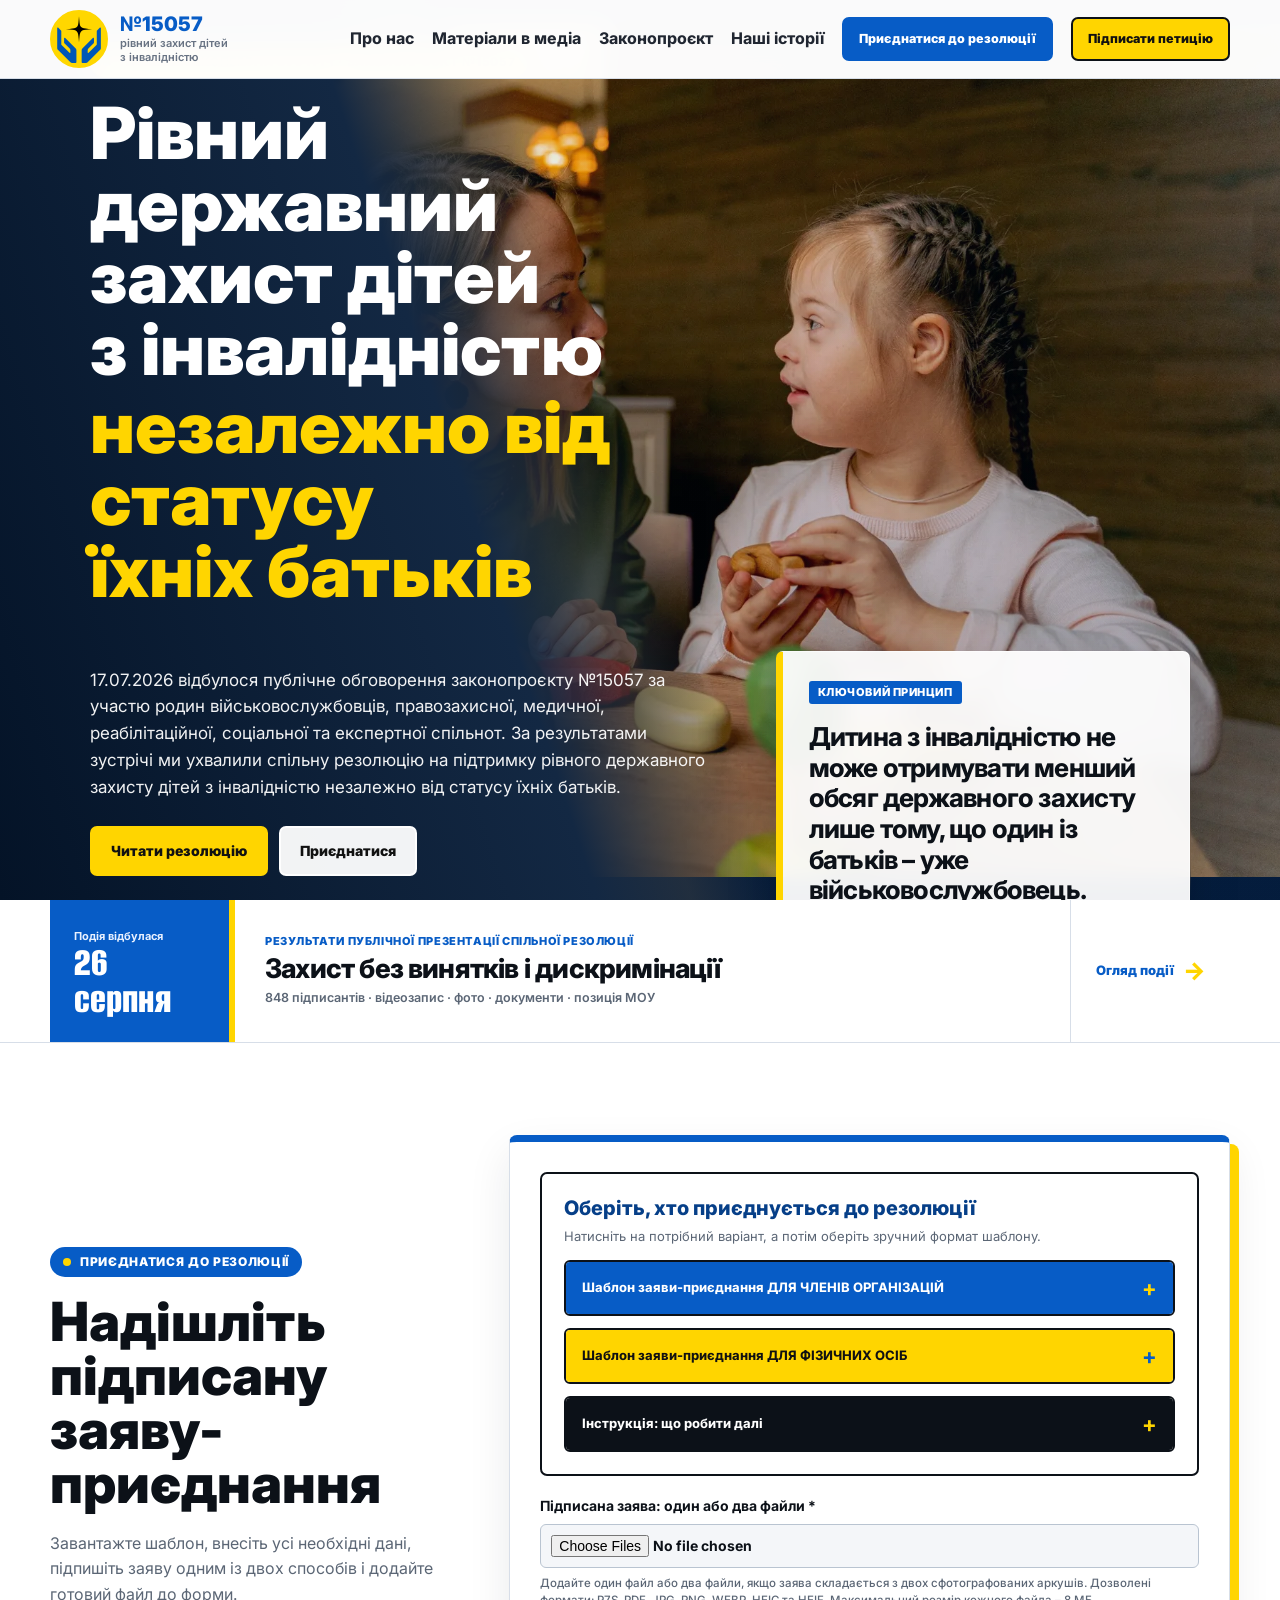
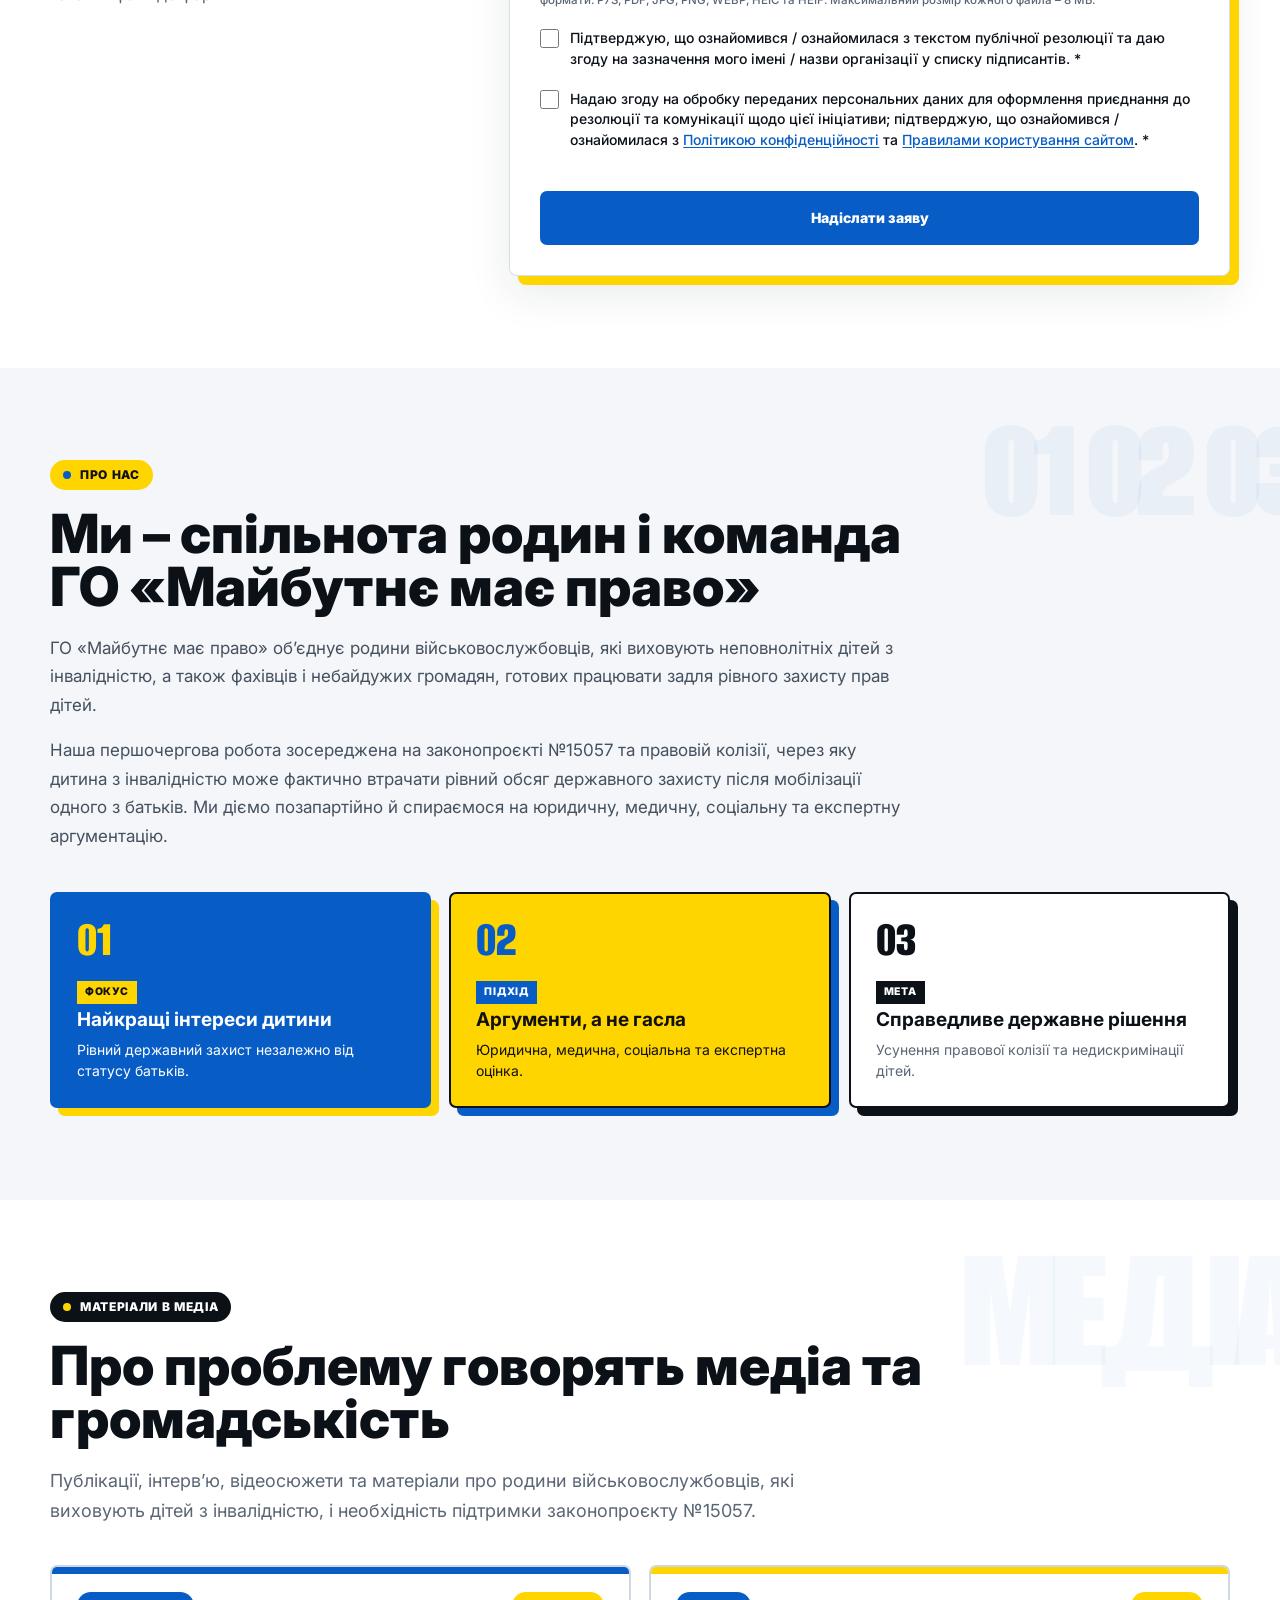
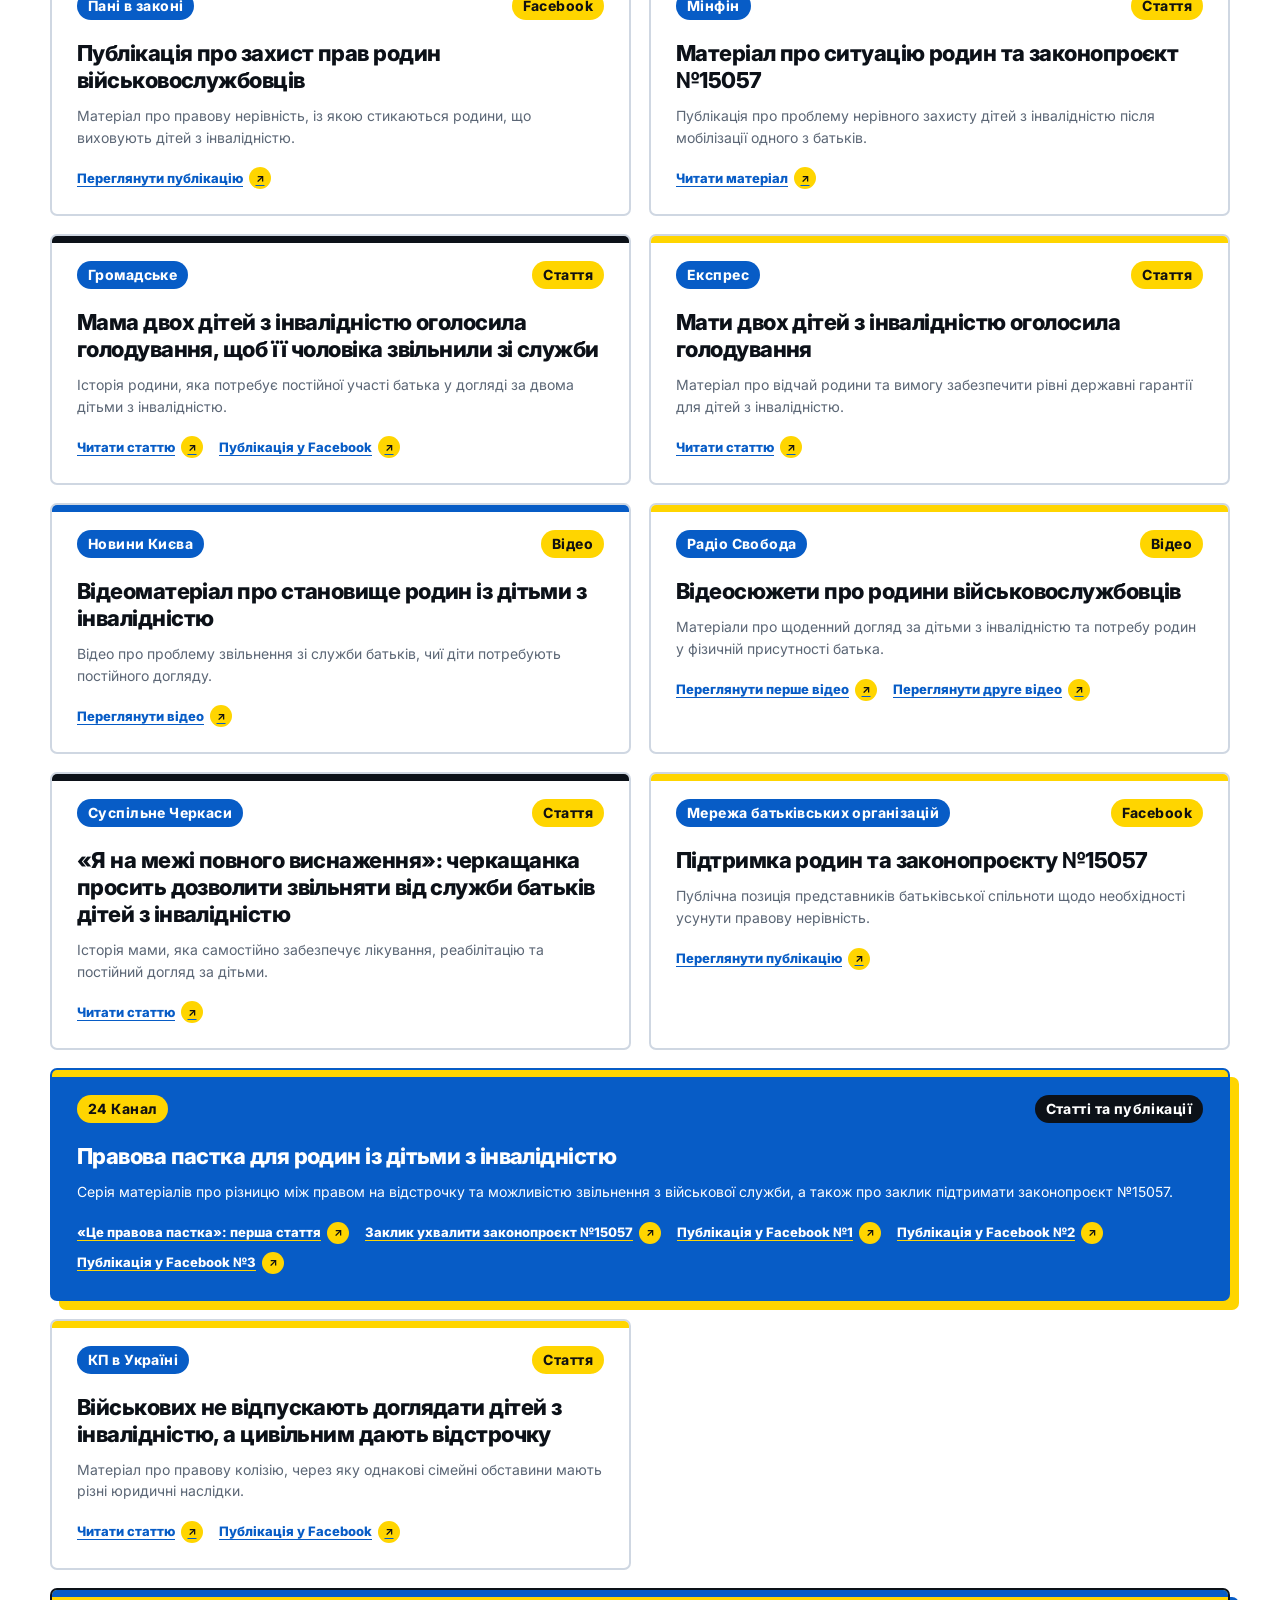
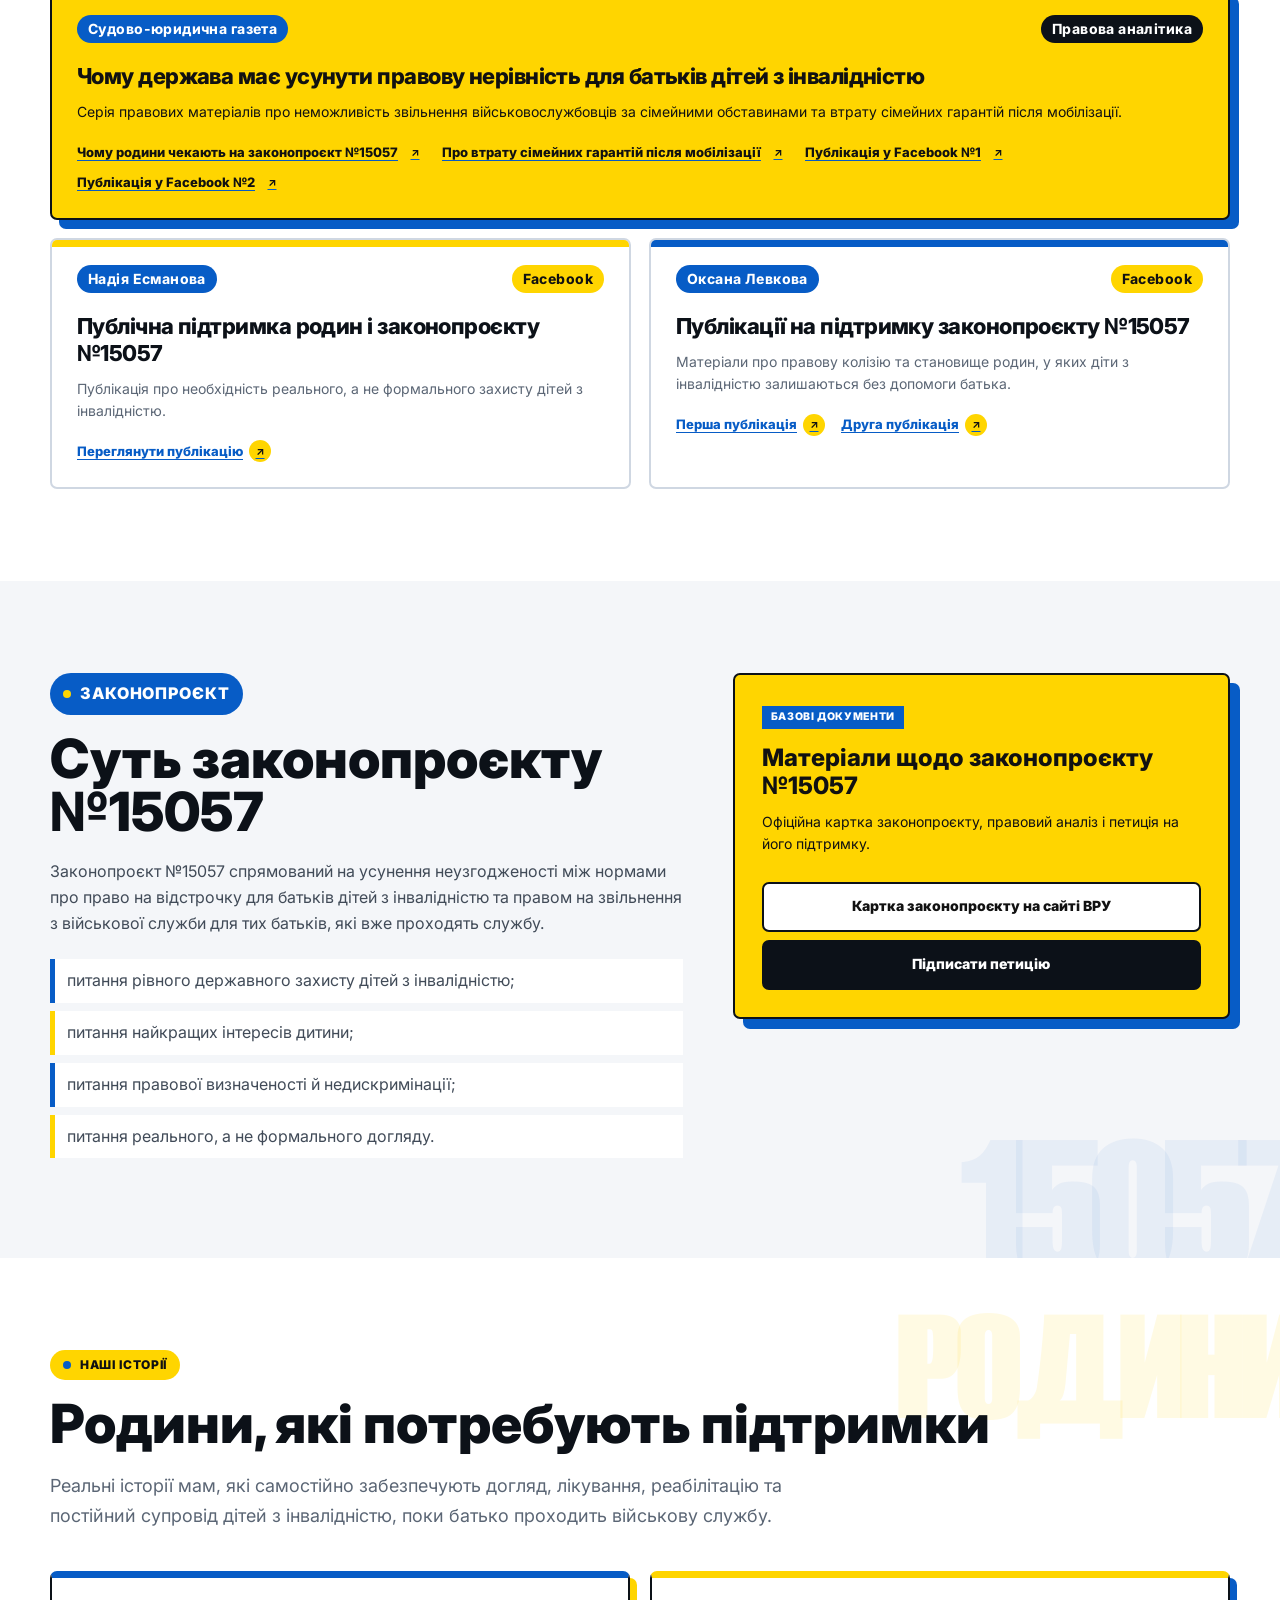
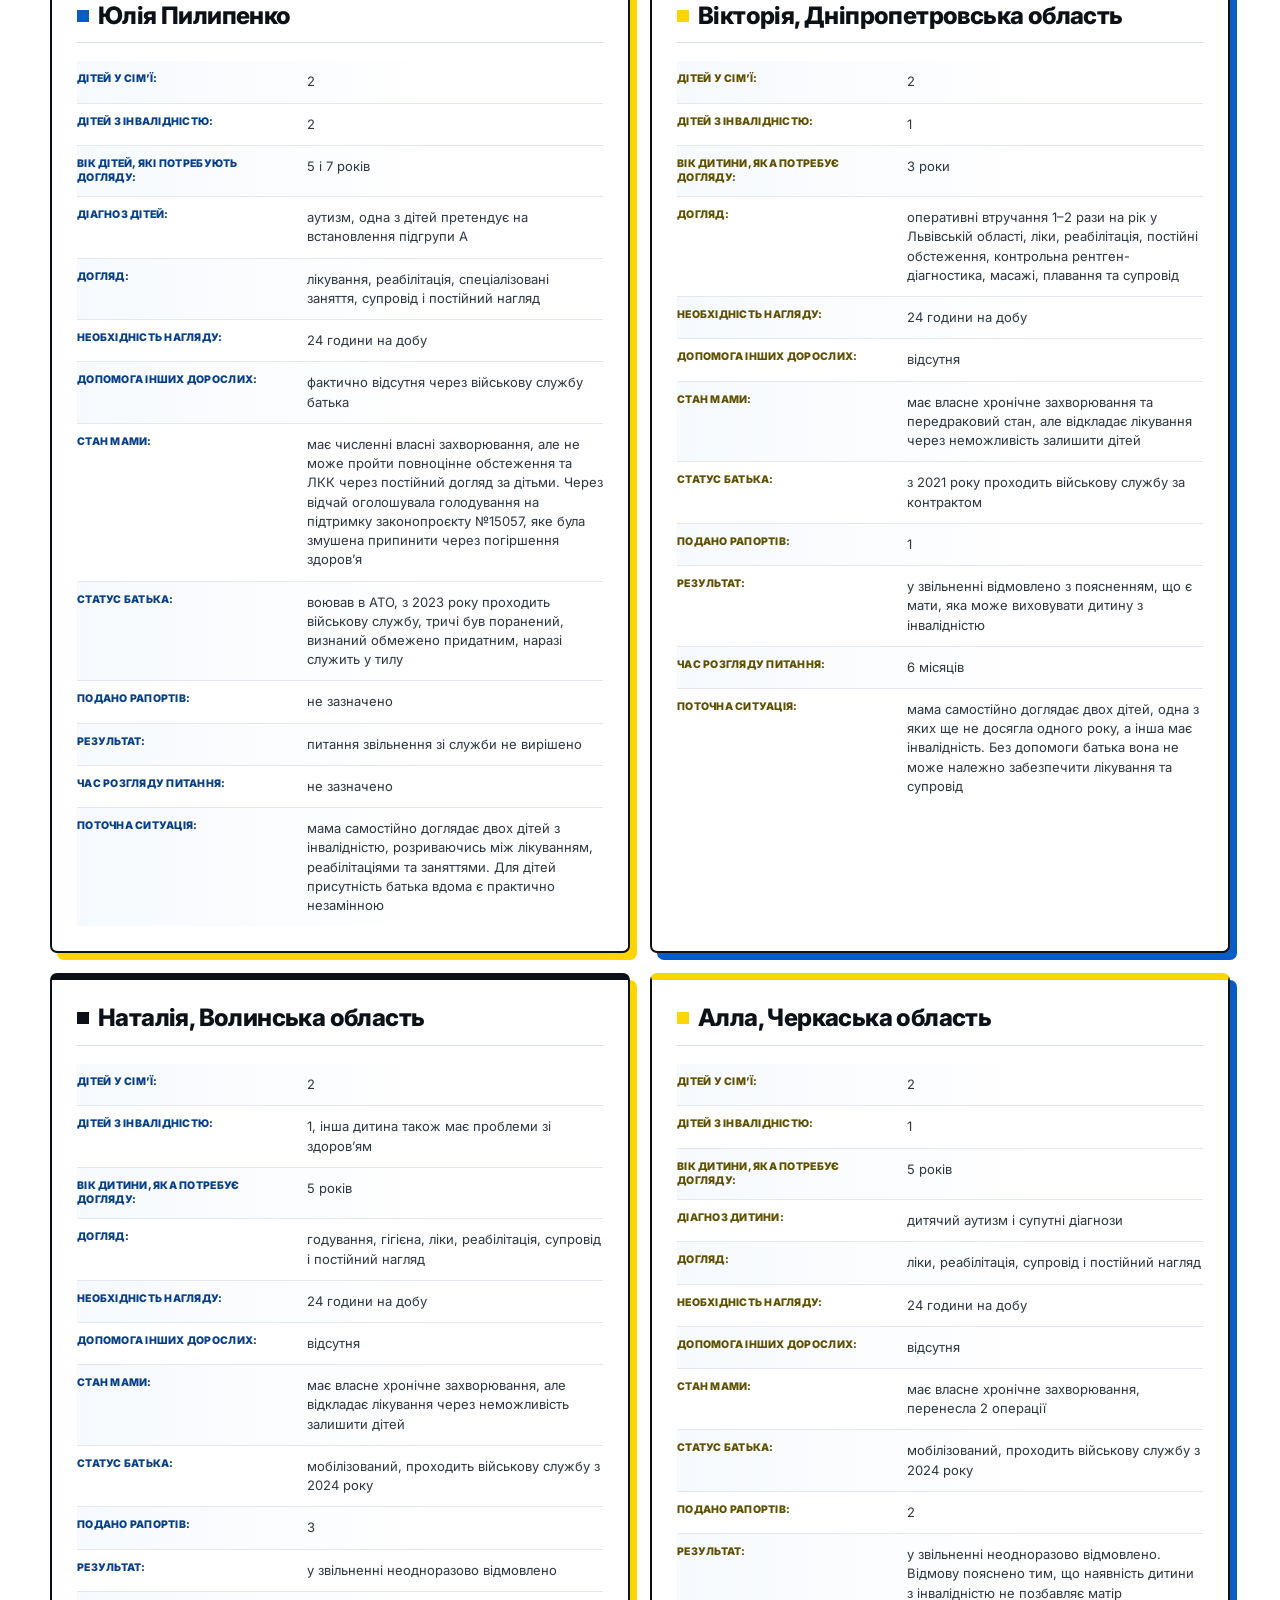
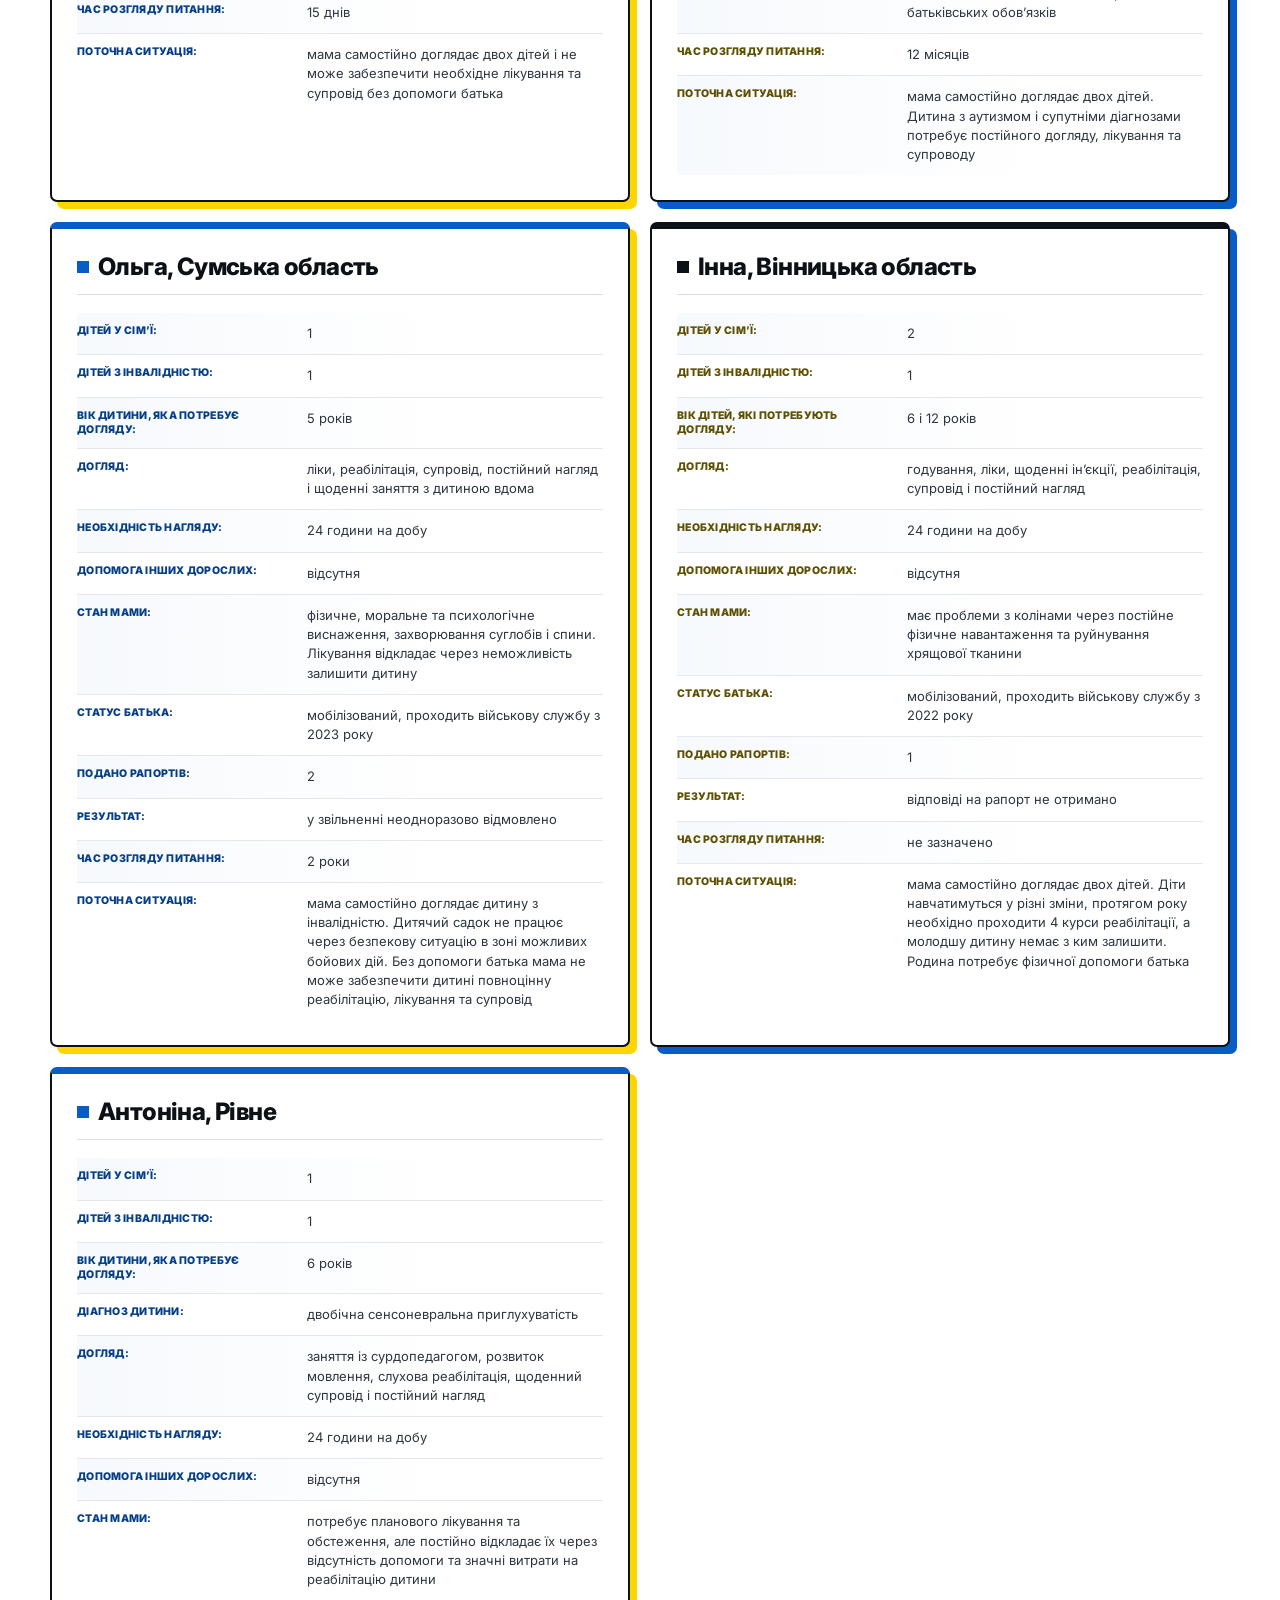
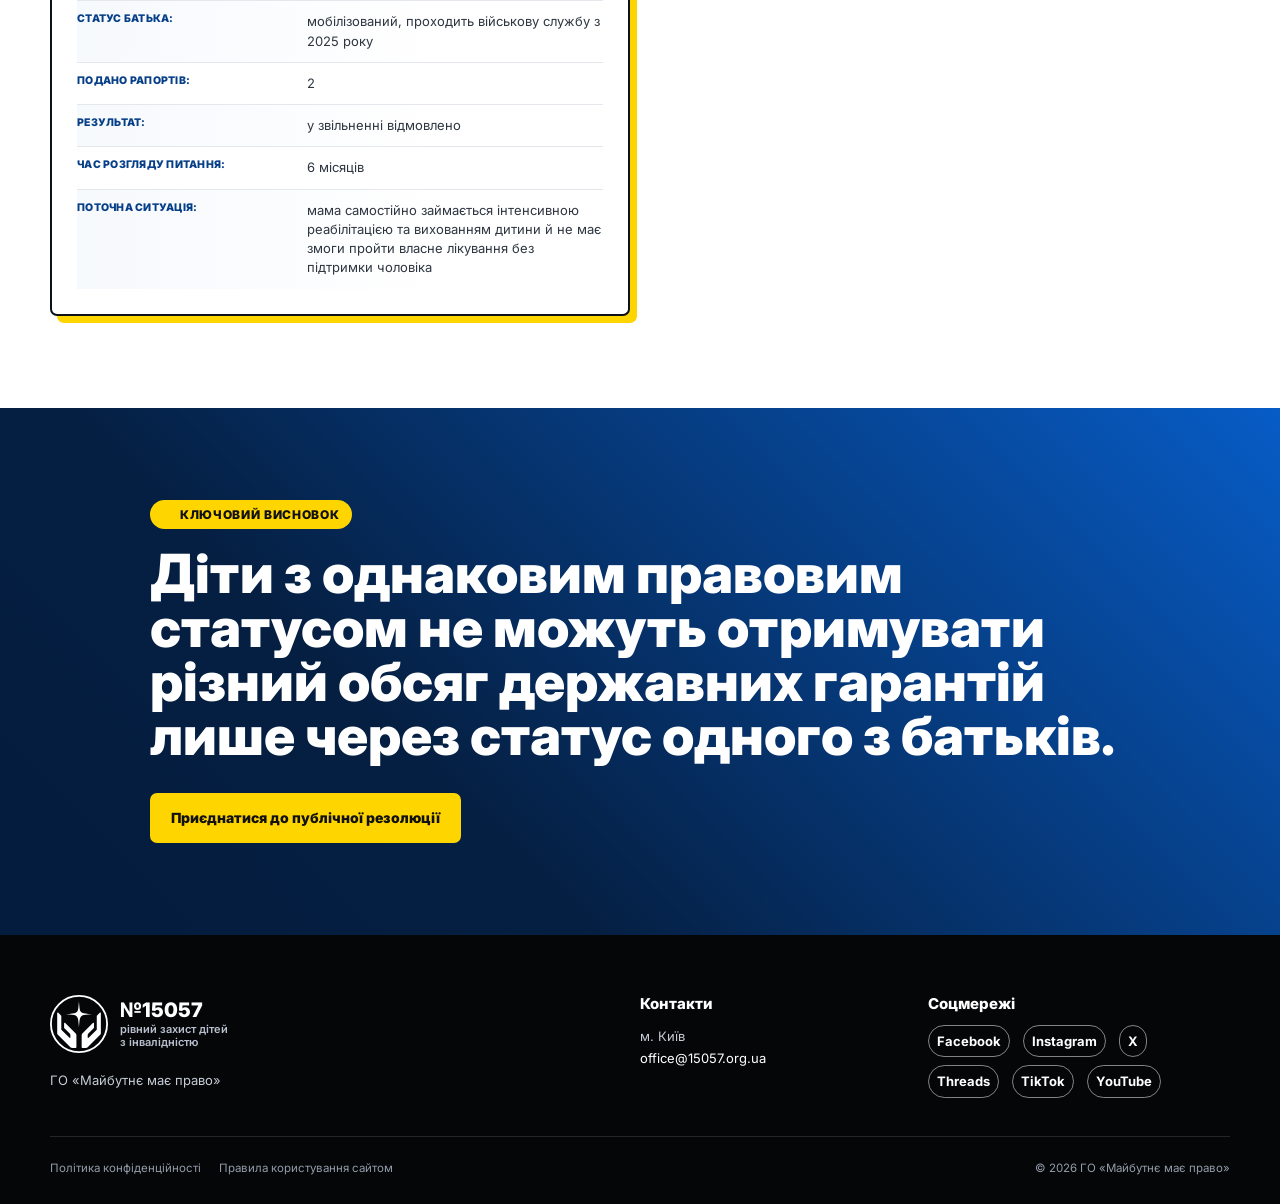
==== commit deecf162: "Update index.html" ====
--- a/index.html
+++ b/index.html
@@ -5,7 +5,7 @@
 <meta charset="utf-8"/>
 <meta content="width=device-width, initial-scale=1" name="viewport"/>
 <title>Рівний захист дітей з інвалідністю | Законопроєкт №15057</title>
-<meta content="Повертаємо право на звільнення з військової служби батькам дітей з інвалідністю. ГО «Майбутнє має право»: законопроєкт №15057, історії родин і способи підтримати ініціативу." name="description"/>
+<meta content="Ініціатива за рівний державний захист дітей з інвалідністю незалежно від статусу їхніх батьків. Резолюція, правовий бриф і форма приєднання щодо законопроєкту №15057." name="description"/>
 <meta content="index, follow, max-image-preview:large" name="robots"/>
 <meta content="#0e2038" name="theme-color"/>
 <link href="https://15057.org.ua/" rel="canonical"/>
@@ -13,16 +13,17 @@
 <meta content="website" property="og:type"/>
 <meta content="ГО «Майбутнє має право» · №15057" property="og:site_name"/>
 <meta content="Рівний державний захист дітей з інвалідністю" property="og:title"/>
-<meta content="Повертаємо право на звільнення зі служби батькам дітей з інвалідністю. Підтримайте законопроєкт №15057 та рівний захист дітей незалежно від статусу їхніх батьків." property="og:description"/>
+<meta content="Публічна резолюція та ініціатива на підтримку рівного державного захисту дітей з інвалідністю незалежно від статусу їхніх батьків." property="og:description"/>
 <meta content="https://15057.org.ua/" property="og:url"/>
 <meta content="https://15057.org.ua/assets/hero-family.webp" property="og:image"/>
 <meta content="Рівний державний захист дітей з інвалідністю" property="og:image:alt"/>
 <meta content="summary_large_image" name="twitter:card"/>
 <meta content="Рівний державний захист дітей з інвалідністю" name="twitter:title"/>
-<meta content="Повертаємо право на звільнення зі служби батькам дітей з інвалідністю. Ініціатива на підтримку законопроєкту №15057." name="twitter:description"/>
+<meta content="Резолюція та форма приєднання до ініціативи щодо законопроєкту №15057." name="twitter:description"/>
 <meta content="https://15057.org.ua/assets/hero-family.webp" name="twitter:image"/>
   <meta name="facebook-domain-verification" content="3u1ors238sh7xvao89wrvj93m7zm26" />
 <link href="assets/logo-gold.png" rel="icon" type="image/png"/>
+  <link rel="canonical" href="https://15057.org.ua/">
 <link rel="alternate" hreflang="uk" href="https://15057.org.ua/">
 <link rel="alternate" hreflang="en" href="https://15057.org.ua/en/">
 <link rel="alternate" hreflang="x-default" href="https://15057.org.ua/">
@@ -42,36 +43,6 @@
   </style>
 
   <link rel="stylesheet" href="styles.css">
-  <link rel="stylesheet" href="home-refined.css">
-
-  <!-- Layout changes are scoped to this Ukrainian homepage only. -->
-  <style id="homepage-structure">
-    .home-refined #bill { position: relative; background: var(--blue); border-top: 5px solid var(--yellow); }
-    .home-refined .section-anchor { position: absolute; top: 0; scroll-margin-top: var(--header-h); }
-    .home-refined .campaign-layout { display: grid; grid-template-columns: minmax(0, 1.3fr) minmax(0, .85fr); gap: 64px; align-items: start; }
-    .home-refined #bill .current-agenda-heading > p:last-of-type { margin-bottom: 28px; }
-    .home-refined #bill .current-agenda-points article { grid-template-columns: 28px minmax(0, 1fr); gap: 8px 16px; padding: 22px 0; }
-    .home-refined #bill .current-agenda-points p { grid-column: 2; color: #f1f5ff; }
-    .home-refined #bill .current-agenda-points h3 { font-size: 20px; }
-    .home-refined #bill :focus-visible { outline-color: var(--yellow); }
-    .home-refined #bill .doc-card :focus-visible { outline-color: var(--blue-dark); }
-    .home-refined #bill .doc-card { position: sticky; top: calc(var(--header-h) + 28px); }
-    .home-refined .resolution-overview { margin-bottom: 32px; }
-    .home-refined #join .event-banner { display: block; border: 1px solid #c9d9ef; border-radius: 10px; margin-bottom: 40px; padding: 20px 24px; }
-    .home-refined #join .event-banner-inner { width: 100%; min-height: 100px; }
-    .home-refined .form-section-intro h3 { max-width: 460px; margin: 0 0 20px; font-size: clamp(32px, 3.4vw, 46px); line-height: 1.12; font-weight: 750; letter-spacing: -.045em; text-wrap: balance; }
-    @media (max-width: 1000px) {
-      .home-refined .campaign-layout { grid-template-columns: 1fr; gap: 36px; }
-      .home-refined #bill .doc-card { position: static; }
-    }
-    @media (max-width: 760px) {
-      .home-refined #join .event-banner { padding: 20px; margin-bottom: 28px; }
-      .home-refined #join .event-banner-inner { padding: 0; }
-      .home-refined #bill .current-agenda-points h3 { font-size: 18px; }
-      .home-refined .form-section-intro h3 { font-size: 34px; }
-    }
-  </style>
-
 
   <noscript>
     <style>
@@ -87,10 +58,8 @@
     });
   </script>
 <script defer="" src="script.js"></script>
-<script defer src="home-refined.js"></script>
 </head>
-<body class="home-refined">
-<a class="skip-link" href="#main-content">Перейти до змісту</a>
+<body>
 <header class="site-header" id="top">
 <div class="container nav-wrap">
 <a aria-label="На початок сторінки" class="brand" href="#top">
@@ -101,27 +70,28 @@
 <span></span><span></span><span></span>
 </button>
 <nav aria-label="Головна навігація" class="site-nav">
-<a href="#bill">Наша вимога</a>
-<a href="#media">Медіа</a>
 <a href="#about">Про нас</a>
-<a class="nav-cta nav-cta-primary" href="#join">Приєднатися</a>
-<a class="nav-cta" href="https://petition.kmu.gov.ua/petitions/10608" target="_blank" rel="noopener">Підписати петицію</a>
+<a href="#media">Матеріали в медіа</a>
+<a href="#bill">Законопроєкт</a>
+<a href="#stories">Наші історії</a>
+<a class="nav-cta nav-cta-primary" href="https://15057.org.ua/#join">Приєднатися до резолюції</a>
+        <a class="nav-cta" href="https://petition.kmu.gov.ua/petitions/10608" target="_blank" rel="noopener">Підписати петицію</a>  
 </nav>
 </div>
 </header>
-<main id="main-content">
+<main>
 <section class="hero section">
 <div class="container hero-grid">
 <div class="hero-copy">
-<p class="eyebrow">№15057 · повертаємо право на звільнення зі служби</p>
+<p class="eyebrow">Публічна експертна зустріч · законопроєкт №15057</p>
 <h1 class="hero-title">
-<span class="hero-title-main">Рівний державний захист</span>
-<span class="hero-title-accent"><mark>дітей з інвалідністю</mark> незалежно від статусу їхніх батьків</span>
+<span class="hero-title-main">Рівний державний захист дітей з інвалідністю</span>
+<span class="hero-title-accent">незалежно від статусу їхніх батьків</span>
 </h1><figure class="hero-mobile-photo"><img alt="Доросла жінка спілкується з дитиною під час розвивального заняття" decoding="async" loading="eager" src="assets/hero-mobile-square.webp"/></figure>
-<p class="lead">Ми повертаємо право на звільнення з військової служби батькам, які виховують дітей з інвалідністю. Об’єднуємо родини й експертів задля ухвалення законопроєкту №15057 та рівного захисту кожної дитини.</p>
+<p class="lead">17.07.2026 відбулося публічне обговорення законопроєкту №15057 за участю родин військовослужбовців, правозахисної, медичної, реабілітаційної, соціальної та експертної спільнот. За результатами зустрічі ми ухвалили спільну резолюцію на підтримку рівного державного захисту дітей з інвалідністю незалежно від статусу їхніх батьків.</p>
 <div class="hero-actions">
-<a class="button primary" href="https://petition.kmu.gov.ua/petitions/10608" target="_blank" rel="noopener">Підписати петицію</a>
-<a class="button secondary" href="#bill">Наша вимога</a>
+<button class="button primary" data-open-modal="resolution-modal" type="button">Читати резолюцію</button>
+<a class="button secondary" href="#join">Приєднатися</a>
 </div>
 <div aria-label="Ключові принципи" class="hero-principles">
 <span><i>01</i> Найкращі інтереси дитини</span>
@@ -129,607 +99,22 @@
 <span><i>03</i> Недискримінація</span>
 </div>
 </div>
-<aside aria-label="Ключовий принцип" class="hero-visual">
+<aside aria-label="Ключовий принцип резолюції" class="hero-visual">
 <div class="hero-card">
 <div class="hero-card-head">
 <b>Ключовий принцип</b>
 </div>
-<blockquote>Дитина з інвалідністю не може отримувати менший обсяг державного захисту лише тому, що один із батьків — уже військовослужбовець.</blockquote>
+<blockquote>Дитина з інвалідністю не може отримувати менший обсяг державного захисту лише тому, що один із батьків – уже військовослужбовець.</blockquote>
 </div>
 </aside>
 </div>
 </section>
-<section class="section current-agenda" id="bill" aria-labelledby="bill-title">
-<span id="now" class="section-anchor" aria-hidden="true"></span>
-<div class="container campaign-layout">
-  <div class="current-agenda-heading">
-    <p class="eyebrow">Проблема та рішення · №15057</p>
-    <h2 id="bill-title">Повертаємо <mark>право на звільнення</mark> зі служби</h2>
-    <p>Дитина потребує догляду й участі батьків незалежно від того, чи проходить хтось із них військову службу. Її потреби мають бути визначальними.</p>
-    <div class="current-agenda-points">
-      <article>
-        <span>01</span>
-        <h3>Що не працює зараз</h3>
-        <p>Батьки дітей з інвалідністю отримують відмови у звільненні зі служби через наявність другого з батьків — навіть коли дитина потребує участі обох.</p>
-      </article>
-      <article>
-        <span>02</span>
-        <h3>Що має змінитися</h3>
-        <p>Діти з однаковим правовим статусом мають отримувати рівний державний захист і реальний, а не формальний догляд — незалежно від статусу їхніх батьків.</p>
-      </article>
-      <article>
-        <span>03</span>
-        <h3>Рішення — законопроєкт №15057</h3>
-        <p>Домагаємося його ухвалення, щоб повернути право на звільнення з військової служби батькам, які виховують дітей з інвалідністю.</p>
-      </article>
-    </div>
-  </div>
-  <aside class="doc-card" aria-labelledby="bill-documents-title">
-    <span>Документи та підтримка</span>
-    <h3 id="bill-documents-title">Від аргументів — до змін у законі</h3>
-    <p>Ознайомтеся із законопроєктом і правовим аналізом. Підтримайте вимогу родин своїм підписом.</p>
-    <a class="button ghost full" href="https://itd.rada.gov.ua/billinfo/Bills/Card/69674" rel="noopener" target="_blank">Законопроєкт на сайті ВРУ</a>
-    <button class="button ghost full" data-open-modal="law-brief-modal" type="button">Прочитати правовий бриф</button>
-    <a class="button secondary full" href="https://petition.kmu.gov.ua/petitions/10608" rel="noopener" target="_blank">Підписати петицію</a>
-  </aside>
-</div>
-</section>
-<section class="section section-soft media-section" id="media">
-  <div class="container">
-    <div class="media-heading">
-    <div>
-    <p class="eyebrow">Про нас говорять</p>
-    <h2>Медіа та історії родин</h2>
-    </div>
-
-    <p class="section-intro">
-      Публікації, інтерв’ю, відеосюжети та матеріали про родини
-      військовослужбовців, які виховують дітей з інвалідністю,
-      і необхідність підтримки законопроєкту №15057.
-    </p>
-    </div>
-    <div class="media-toolbar" hidden>
-      <div class="media-filters" role="group" aria-label="Тип матеріалів">
-        <button type="button" data-media-filter="all" aria-pressed="true">Усі матеріали <span>13</span></button>
-        <button type="button" data-media-filter="article" aria-pressed="false">Статті <span>7</span></button>
-        <button type="button" data-media-filter="video" aria-pressed="false">Відео <span>2</span></button>
-        <button type="button" data-media-filter="social" aria-pressed="false">Публікації <span>4</span></button>
-      </div>
-      <p class="media-count" role="status" aria-live="polite"></p>
-    </div>
-    <div class="media-grid" id="media-results">
-
-      <article class="media-card" data-media-type="social">
-        <a class="media-cover" href="https://www.facebook.com/share/p/1962HYJ2F5/" target="_blank" rel="noopener noreferrer" aria-label="Пані в законі: відкрити публікацію">
-          <span class="media-cover-fallback" aria-hidden="true">Пані в законі</span>
-          <img src="assets/media/pani.webp" alt="Прев’ю публікації «Пані в законі»" width="720" height="450" loading="lazy" decoding="async">
-        </a>
-        <div class="media-card-top">
-          <span class="media-outlet">Пані в законі</span>
-          <span class="media-kind">Facebook</span>
-        </div>
-
-        <h3>Публікація про захист прав родин військовослужбовців</h3>
-
-        <p>
-          Матеріал про правову нерівність, із якою стикаються родини,
-          що виховують дітей з інвалідністю.
-        </p>
-
-        <div class="media-links">
-          <a
-            href="https://www.facebook.com/share/p/1962HYJ2F5/"
-            rel="noopener noreferrer"
-            target="_blank"
-          >
-            <span>Переглянути публікацію</span>
-            <b aria-hidden="true">↗</b>
-          </a>
-        </div>
-      </article>
-
-      <article class="media-card" data-media-type="article">
-        <a class="media-cover" href="https://minfin.com.ua/ua/2026/05/14/173827290/" target="_blank" rel="noopener noreferrer" aria-label="Мінфін: відкрити матеріал">
-          <span class="media-cover-fallback" aria-hidden="true">Мінфін</span>
-          <img src="assets/media/minfin.webp" alt="Фото з матеріалу видання «Мінфін»" width="720" height="450" loading="lazy" decoding="async">
-        </a>
-        <div class="media-card-top">
-          <span class="media-outlet">Мінфін</span>
-          <span class="media-kind">Стаття</span>
-        </div>
-
-        <h3>Матеріал про ситуацію родин та законопроєкт №15057</h3>
-
-        <p>
-          Публікація про проблему нерівного захисту дітей з інвалідністю
-          після мобілізації одного з батьків.
-        </p>
-
-        <div class="media-links">
-          <a
-            href="https://minfin.com.ua/ua/2026/05/14/173827290/"
-            rel="noopener noreferrer"
-            target="_blank"
-          >
-            <span>Читати матеріал</span>
-            <b aria-hidden="true">↗</b>
-          </a>
-        </div>
-      </article>
-
-      <article class="media-card" data-media-type="article">
-        <a class="media-cover" href="https://hromadske.ua/suspilstvo/264101-mama-dvokh-ditey-z-invalidnistiu-oholosyla-holoduvannia-shchob-yiyi-cholovika-zvilnyly-zi-sluzby-iaki-perspektyvy" target="_blank" rel="noopener noreferrer" aria-label="Громадське: відкрити статтю">
-          <span class="media-cover-fallback" aria-hidden="true">hromadske</span>
-          <img src="assets/media/hromadske.webp" alt="Фото з історії родини у виданні hromadske" width="720" height="450" loading="lazy" decoding="async">
-        </a>
-        <div class="media-card-top">
-          <span class="media-outlet">Громадське</span>
-          <span class="media-kind">Стаття</span>
-        </div>
-
-        <h3>
-          Мама двох дітей з інвалідністю оголосила голодування,
-          щоб її чоловіка звільнили зі служби
-        </h3>
-
-        <p>
-          Історія родини, яка потребує постійної участі батька
-          у догляді за двома дітьми з інвалідністю.
-        </p>
-
-        <div class="media-links">
-          <a
-            href="https://hromadske.ua/suspilstvo/264101-mama-dvokh-ditey-z-invalidnistiu-oholosyla-holoduvannia-shchob-yiyi-cholovika-zvilnyly-zi-sluzby-iaki-perspektyvy"
-            rel="noopener noreferrer"
-            target="_blank"
-          >
-            <span>Читати статтю</span>
-            <b aria-hidden="true">↗</b>
-          </a>
-
-          <a
-            href="https://www.facebook.com/share/p/194J1foiYF/"
-            rel="noopener noreferrer"
-            target="_blank"
-          >
-            <span>Публікація у Facebook</span>
-            <b aria-hidden="true">↗</b>
-          </a>
-        </div>
-      </article>
-
-      <article class="media-card" data-media-type="article">
-        <a class="media-cover" href="https://expres.online/lyudi-i-problemi/mati-dvokh-ditey-z-invalidnistyu-ogolosila-goloduvannya" target="_blank" rel="noopener noreferrer" aria-label="Експрес: відкрити статтю">
-          <span class="media-cover-fallback" aria-hidden="true">Експрес</span>
-          <img src="assets/media/expres.webp" alt="Фото з матеріалу видання «Експрес»" width="720" height="450" loading="lazy" decoding="async">
-        </a>
-        <div class="media-card-top">
-          <span class="media-outlet">Експрес</span>
-          <span class="media-kind">Стаття</span>
-        </div>
-
-        <h3>Мати двох дітей з інвалідністю оголосила голодування</h3>
-
-        <p>
-          Матеріал про відчай родини та вимогу забезпечити рівні
-          державні гарантії для дітей з інвалідністю.
-        </p>
-
-        <div class="media-links">
-          <a
-            href="https://expres.online/lyudi-i-problemi/mati-dvokh-ditey-z-invalidnistyu-ogolosila-goloduvannya"
-            rel="noopener noreferrer"
-            target="_blank"
-          >
-            <span>Читати статтю</span>
-            <b aria-hidden="true">↗</b>
-          </a>
-        </div>
-      </article>
-
-      <article class="media-card" data-media-type="video">
-        <a class="media-cover media-cover-video" href="https://www.facebook.com/reel/1339299157566988" target="_blank" rel="noopener noreferrer" aria-label="Новини Києва: переглянути відео">
-          <span class="media-cover-fallback" aria-hidden="true">Новини Києва</span>
-          <img src="assets/media/kyiv.webp" alt="Кадр із відеоматеріалу «Новини Києва»" width="720" height="450" loading="lazy" decoding="async">
-          <span class="media-play" aria-hidden="true">▶</span>
-        </a>
-        <div class="media-card-top">
-          <span class="media-outlet">Новини Києва</span>
-          <span class="media-kind">Відео</span>
-        </div>
-
-        <h3>Відеоматеріал про становище родин із дітьми з інвалідністю</h3>
-
-        <p>
-          Відео про проблему звільнення зі служби батьків,
-          чиї діти потребують постійного догляду.
-        </p>
-
-        <div class="media-links">
-          <a
-            href="https://www.facebook.com/reel/1339299157566988"
-            rel="noopener noreferrer"
-            target="_blank"
-          >
-            <span>Переглянути відео</span>
-            <b aria-hidden="true">↗</b>
-          </a>
-        </div>
-      </article>
-
-      <article class="media-card" data-media-type="video">
-        <a class="media-cover media-cover-video" href="https://www.facebook.com/reel/977636208365276" target="_blank" rel="noopener noreferrer" aria-label="Радіо Свобода: переглянути відео">
-          <span class="media-cover-fallback" aria-hidden="true">Радіо Свобода</span>
-          <img src="assets/media/svoboda.webp" alt="Кадр із сюжету «Радіо Свобода»" width="720" height="450" loading="lazy" decoding="async">
-          <span class="media-play" aria-hidden="true">▶</span>
-        </a>
-        <div class="media-card-top">
-          <span class="media-outlet">Радіо Свобода</span>
-          <span class="media-kind">Відео</span>
-        </div>
-
-        <h3>Відеосюжети про родини військовослужбовців</h3>
-
-        <p>
-          Матеріали про щоденний догляд за дітьми з інвалідністю
-          та потребу родин у фізичній присутності батька.
-        </p>
-
-        <div class="media-links">
-          <a
-            href="https://www.facebook.com/reel/977636208365276"
-            rel="noopener noreferrer"
-            target="_blank"
-          >
-            <span>Переглянути перше відео</span>
-            <b aria-hidden="true">↗</b>
-          </a>
-
-          <a
-            href="https://www.facebook.com/share/r/1LBZR3vjsb/"
-            rel="noopener noreferrer"
-            target="_blank"
-          >
-            <span>Переглянути друге відео</span>
-            <b aria-hidden="true">↗</b>
-          </a>
-        </div>
-      </article>
-
-      <article class="media-card" data-media-type="article">
-        <a class="media-cover" href="https://suspilne.media/cherkasy/1320993-a-na-mezi-povnogo-visnazenna-cerkasanka-prosit-dozvoliti-zvilnati-vid-sluzbi-batkiv-ditej-z-invalidnistu/" target="_blank" rel="noopener noreferrer" aria-label="Суспільне Черкаси: відкрити статтю">
-          <span class="media-cover-fallback" aria-hidden="true">Суспільне<br>Черкаси</span>
-          <img src="assets/media/suspilne.webp" alt="Фото з репортажу Суспільне Черкаси" width="720" height="450" loading="lazy" decoding="async">
-        </a>
-        <div class="media-card-top">
-          <span class="media-outlet">Суспільне Черкаси</span>
-          <span class="media-kind">Стаття</span>
-        </div>
-
-        <h3>
-          «Я на межі повного виснаження»: черкащанка просить дозволити
-          звільняти від служби батьків дітей з інвалідністю
-        </h3>
-
-        <p>
-          Історія мами, яка самостійно забезпечує лікування,
-          реабілітацію та постійний догляд за дітьми.
-        </p>
-
-        <div class="media-links">
-          <a
-            href="https://suspilne.media/cherkasy/1320993-a-na-mezi-povnogo-visnazenna-cerkasanka-prosit-dozvoliti-zvilnati-vid-sluzbi-batkiv-ditej-z-invalidnistu/"
-            rel="noopener noreferrer"
-            target="_blank"
-          >
-            <span>Читати статтю</span>
-            <b aria-hidden="true">↗</b>
-          </a>
-        </div>
-      </article>
-
-      <article class="media-card" data-media-type="social">
-        <a class="media-cover media-cover-contain" href="https://www.facebook.com/share/p/1LuEo5CGzQ/" target="_blank" rel="noopener noreferrer" aria-label="Мережа батьківських організацій: відкрити публікацію">
-          <span class="media-cover-fallback" aria-hidden="true">Мережа батьківських організацій</span>
-          <img src="assets/media/parents.webp" alt="Прев’ю публікації Мережі батьківських організацій" width="720" height="450" loading="lazy" decoding="async">
-        </a>
-        <div class="media-card-top">
-          <span class="media-outlet">Мережа батьківських організацій</span>
-          <span class="media-kind">Facebook</span>
-        </div>
-
-        <h3>Підтримка родин та законопроєкту №15057</h3>
-
-        <p>
-          Публічна позиція представників батьківської спільноти
-          щодо необхідності усунути правову нерівність.
-        </p>
-
-        <div class="media-links">
-          <a
-            href="https://www.facebook.com/share/p/1LuEo5CGzQ/"
-            rel="noopener noreferrer"
-            target="_blank"
-          >
-            <span>Переглянути публікацію</span>
-            <b aria-hidden="true">↗</b>
-          </a>
-        </div>
-      </article>
-
-      <article class="media-card media-card-wide" data-media-type="article">
-        <a class="media-cover" href="https://24tv.ua/law/tse-pravova-pastka-chomu-rodini-osoblivimi-ditmi-ne-mozhut-povernuti_n3095006" target="_blank" rel="noopener noreferrer" aria-label="24 Канал: відкрити статтю">
-          <span class="media-cover-fallback" aria-hidden="true">24 Канал</span>
-          <img src="assets/media/24tv.webp" alt="Фото з матеріалу 24 Каналу про правову нерівність" width="720" height="450" loading="lazy" decoding="async">
-        </a>
-        <div class="media-card-top">
-          <span class="media-outlet">24 Канал</span>
-          <span class="media-kind">Статті та публікації</span>
-        </div>
-
-        <h3>Правова пастка для родин із дітьми з інвалідністю</h3>
-
-        <p>
-          Серія матеріалів про різницю між правом на відстрочку
-          та можливістю звільнення з військової служби,
-          а також про заклик підтримати законопроєкт №15057.
-        </p>
-
-        <div class="media-links">
-          <a
-            href="https://24tv.ua/law/tse-pravova-pastka-chomu-rodini-osoblivimi-ditmi-ne-mozhut-povernuti_n3095006"
-            rel="noopener noreferrer"
-            target="_blank"
-          >
-            <span>«Це правова пастка»: перша стаття</span>
-            <b aria-hidden="true">↗</b>
-          </a>
-
-          <a
-            href="https://24tv.ua/law/verhovnu-radu-zaklikayut-uhvaliti-zakonoproyekt-15057-shho-kazhut_n3109324"
-            rel="noopener noreferrer"
-            target="_blank"
-          >
-            <span>Заклик ухвалити законопроєкт №15057</span>
-            <b aria-hidden="true">↗</b>
-          </a>
-
-          <a
-            href="https://www.facebook.com/share/p/1NMh7XBr1J/"
-            rel="noopener noreferrer"
-            target="_blank"
-          >
-            <span>Публікація у Facebook №1</span>
-            <b aria-hidden="true">↗</b>
-          </a>
-
-          <a
-            href="https://www.facebook.com/share/p/1EkaJLdx1A/"
-            rel="noopener noreferrer"
-            target="_blank"
-          >
-            <span>Публікація у Facebook №2</span>
-            <b aria-hidden="true">↗</b>
-          </a>
-
-          <a
-            href="https://www.facebook.com/share/p/1H12AnJFvg/"
-            rel="noopener noreferrer"
-            target="_blank"
-          >
-            <span>Публікація у Facebook №3</span>
-            <b aria-hidden="true">↗</b>
-          </a>
-        </div>
-      </article>
-
-      <article class="media-card" data-media-type="article">
-        <a class="media-cover" href="https://kp.ua/ua/politics/a732400-vijskovikh-ne-vidpuskajut-dohljadati-ditej-z-invalidnistju-a-tsivilnim-dajut-vidstrochku" target="_blank" rel="noopener noreferrer" aria-label="КП в Україні: відкрити статтю">
-          <span class="media-cover-fallback" aria-hidden="true">КП в Україні</span>
-          <img src="assets/media/kp.webp" alt="Фото з матеріалу «КП в Україні»" width="720" height="450" loading="lazy" decoding="async">
-        </a>
-        <div class="media-card-top">
-          <span class="media-outlet">КП в Україні</span>
-          <span class="media-kind">Стаття</span>
-        </div>
-
-        <h3>
-          Військових не відпускають доглядати дітей з інвалідністю,
-          а цивільним дають відстрочку
-        </h3>
-
-        <p>
-          Матеріал про правову колізію, через яку однакові сімейні
-          обставини мають різні юридичні наслідки.
-        </p>
-
-        <div class="media-links">
-          <a
-            href="https://kp.ua/ua/politics/a732400-vijskovikh-ne-vidpuskajut-dohljadati-ditej-z-invalidnistju-a-tsivilnim-dajut-vidstrochku"
-            rel="noopener noreferrer"
-            target="_blank"
-          >
-            <span>Читати статтю</span>
-            <b aria-hidden="true">↗</b>
-          </a>
-
-          <a
-            href="https://www.facebook.com/share/p/1Tsv8dKiXf/"
-            rel="noopener noreferrer"
-            target="_blank"
-          >
-            <span>Публікація у Facebook</span>
-            <b aria-hidden="true">↗</b>
-          </a>
-        </div>
-      </article>
-
-      <article class="media-card media-card-wide" data-media-type="article">
-        <a class="media-cover media-cover-brand" href="https://sud.ua/uk/news/publication/366056-batky-tiazhkokhvorykh-ditei-ne-mozhut-zvilnytysia-z-armii-chomu-rodyny-chekaiut-na-zakonoproiekt-15057" target="_blank" rel="noopener noreferrer" aria-label="Судово-юридична газета: відкрити матеріал">
-          <img class="media-source-icon" src="assets/media/sud-logo.png" alt="" width="16" height="16" loading="lazy">
-          <span class="media-cover-fallback">Судово-юридична<br>газета</span>
-          <span class="media-brand-domain" aria-hidden="true">sud.ua · правова аналітика</span>
-        </a>
-        <div class="media-card-top">
-          <span class="media-outlet">Судово-юридична газета</span>
-          <span class="media-kind">Правова аналітика</span>
-        </div>
-
-        <h3>
-          Чому держава має усунути правову нерівність для батьків
-          дітей з інвалідністю
-        </h3>
-
-        <p>
-          Серія правових матеріалів про неможливість звільнення
-          військовослужбовців за сімейними обставинами та втрату
-          сімейних гарантій після мобілізації.
-        </p>
-
-        <div class="media-links">
-          <a
-            href="https://sud.ua/uk/news/publication/366056-batky-tiazhkokhvorykh-ditei-ne-mozhut-zvilnytysia-z-armii-chomu-rodyny-chekaiut-na-zakonoproiekt-15057"
-            rel="noopener noreferrer"
-            target="_blank"
-          >
-            <span>Чому родини чекають на законопроєкт №15057</span>
-            <b aria-hidden="true">↗</b>
-          </a>
-
-          <a
-            href="https://sud.ua/uk/news/publication/366865-batky-ditei-z-invalidnistiu-pislia-mobilizatsii-vtrachaiut-pravo-na-simeini-harantii-chomu-derzhava-maie-usunuty-pravovu-nerivnist"
-            rel="noopener noreferrer"
-            target="_blank"
-          >
-            <span>Про втрату сімейних гарантій після мобілізації</span>
-            <b aria-hidden="true">↗</b>
-          </a>
-
-          <a
-            href="https://www.facebook.com/share/p/1H5HfkbJh3/"
-            rel="noopener noreferrer"
-            target="_blank"
-          >
-            <span>Публікація у Facebook №1</span>
-            <b aria-hidden="true">↗</b>
-          </a>
-
-          <a
-            href="https://www.facebook.com/share/p/184mcPNgMf/"
-            rel="noopener noreferrer"
-            target="_blank"
-          >
-            <span>Публікація у Facebook №2</span>
-            <b aria-hidden="true">↗</b>
-          </a>
-        </div>
-      </article>
-
-      <article class="media-card" data-media-type="social">
-        <a class="media-cover media-cover-contain" href="https://www.facebook.com/share/p/1GQ8JEX1Bc/" target="_blank" rel="noopener noreferrer" aria-label="Надія Есманова: відкрити публікацію">
-          <span class="media-cover-fallback" aria-hidden="true">Надія Есманова</span>
-          <img src="assets/media/esmanova.webp" alt="Прев’ю публікації Надії Есманової" width="720" height="450" loading="lazy" decoding="async">
-        </a>
-        <div class="media-card-top">
-          <span class="media-outlet">Надія Есманова</span>
-          <span class="media-kind">Facebook</span>
-        </div>
-
-        <h3>Публічна підтримка родин і законопроєкту №15057</h3>
-
-        <p>
-          Публікація про необхідність реального, а не формального
-          захисту дітей з інвалідністю.
-        </p>
-
-        <div class="media-links">
-          <a
-            href="https://www.facebook.com/share/p/1GQ8JEX1Bc/"
-            rel="noopener noreferrer"
-            target="_blank"
-          >
-            <span>Переглянути публікацію</span>
-            <b aria-hidden="true">↗</b>
-          </a>
-        </div>
-      </article>
-
-      <article class="media-card" data-media-type="social">
-        <a class="media-cover media-cover-contain" href="https://www.facebook.com/share/p/1KU91Qg9CC/" target="_blank" rel="noopener noreferrer" aria-label="Оксана Левкова: відкрити публікацію">
-          <span class="media-cover-fallback" aria-hidden="true">Оксана Левкова</span>
-          <img src="assets/media/levkova.webp" alt="Прев’ю публікації Оксани Левкової" width="720" height="450" loading="lazy" decoding="async">
-        </a>
-        <div class="media-card-top">
-          <span class="media-outlet">Оксана Левкова</span>
-          <span class="media-kind">Facebook</span>
-        </div>
-
-        <h3>Публікації на підтримку законопроєкту №15057</h3>
-
-        <p>
-          Матеріали про правову колізію та становище родин,
-          у яких діти з інвалідністю залишаються без допомоги батька.
-        </p>
-
-        <div class="media-links">
-          <a
-            href="https://www.facebook.com/share/p/1KU91Qg9CC/"
-            rel="noopener noreferrer"
-            target="_blank"
-          >
-            <span>Перша публікація</span>
-            <b aria-hidden="true">↗</b>
-          </a>
-
-          <a
-            href="https://www.facebook.com/share/p/1Bb8YQneY5/"
-            rel="noopener noreferrer"
-            target="_blank"
-          >
-            <span>Друга публікація</span>
-            <b aria-hidden="true">↗</b>
-          </a>
-        </div>
-      </article>
-
-    </div>
-  </div>
-</section>
-<section class="section" id="about">
-<div class="container narrow">
-<p class="eyebrow">Про нас</p>
-<h2>Ми – спільнота родин і команда ГО&nbsp;«Майбутнє має право»</h2>
-<p>ГО «Майбутнє має право» об’єднує родини військовослужбовців, які виховують неповнолітніх дітей з інвалідністю, а також фахівців і небайдужих громадян, готових працювати задля рівного захисту прав дітей.</p>
-<p>Наша першочергова мета — повернути право на звільнення з військової служби батькам дітей з інвалідністю через ухвалення законопроєкту №15057. Ми діємо позапартійно й спираємося на юридичну, медичну, соціальну та експертну аргументацію.</p>
-<div class="values">
-<article>
-<span class="value-number">01</span>
-<div><b>Фокус</b><strong>Найкращі інтереси дитини</strong><p>Рівний державний захист незалежно від статусу батьків.</p></div>
-</article>
-<article>
-<span class="value-number">02</span>
-<div><b>Підхід</b><strong>Аргументи, а не гасла</strong><p>Юридична, медична, соціальна та експертна оцінка.</p></div>
-</article>
-<article>
-<span class="value-number">03</span>
-<div><b>Мета</b><strong>Справедливе державне рішення</strong><p>Усунення правової колізії та недискримінації дітей.</p></div>
-</article>
-</div>
-</div>
-</section>
-<section class="section join-section" id="join" aria-labelledby="join-title">
-<div class="container">
-<div class="resolution-overview">
-<p class="eyebrow">Спільна дія</p>
-<h2 id="join-title">Спільна резолюція та приєднання</h2>
-<p class="section-intro">Родини, громадські організації та фахівці об’єдналися навколо спільної вимоги. Ознайомтеся з результатами презентації та долучайтеся до резолюції на підтримку законопроєкту №15057.</p>
-</div>
-<a
+ <a
   class="event-banner event-banner-review"
   href="event/"
   aria-label="Переглянути результати публічної презентації Спільної резолюції"
 >
-  <div class="event-banner-inner">
+  <div class="container event-banner-inner">
 
     <div class="event-banner-date">
       <span>Подія відбулася</span>
@@ -755,12 +140,12 @@
 
   </div>
 </a>
-<div class="form-only-layout">
+<section class="section join-section" id="join">
+<div class="container form-only-layout">
 <div class="form-section-intro">
 <p class="eyebrow">Приєднатися до резолюції</p>
-<h3>Надішліть підписану заяву-приєднання</h3>
+<h2>Надішліть підписану заяву-приєднання</h2>
 <p>Завантажте шаблон, внесіть усі необхідні дані, підпишіть заяву одним із двох способів і додайте готовий файл до форми.</p>
-<button class="button ghost" data-open-modal="resolution-modal" type="button">Спочатку прочитати резолюцію</button>
 </div>
 <div class="form-panel">
 <form id="join-form" novalidate="">
@@ -840,15 +225,1084 @@
 </form>
 </div>
 </div>
-</div>
+</section>
+<section class="section" id="about">
+<div class="container narrow">
+<p class="eyebrow">Про нас</p>
+<h2>Ми – спільнота родин і команда ГО&nbsp;«Майбутнє має право»</h2>
+<p>ГО «Майбутнє має право» об’єднує родини військовослужбовців, які виховують неповнолітніх дітей з інвалідністю, а також фахівців і небайдужих громадян, готових працювати задля рівного захисту прав дітей.</p>
+<p>Наша першочергова робота зосереджена на законопроєкті №15057 та правовій колізії, через яку дитина з інвалідністю може фактично втрачати рівний обсяг державного захисту після мобілізації одного з батьків. Ми діємо позапартійно й спираємося на юридичну, медичну, соціальну та експертну аргументацію.</p>
+<div class="values">
+<article>
+<span class="value-number">01</span>
+<div><b>Фокус</b><strong>Найкращі інтереси дитини</strong><p>Рівний державний захист незалежно від статусу батьків.</p></div>
+</article>
+<article>
+<span class="value-number">02</span>
+<div><b>Підхід</b><strong>Аргументи, а не гасла</strong><p>Юридична, медична, соціальна та експертна оцінка.</p></div>
+</article>
+<article>
+<span class="value-number">03</span>
+<div><b>Мета</b><strong>Справедливе державне рішення</strong><p>Усунення правової колізії та недискримінації дітей.</p></div>
+</article>
+</div>
+</div>
+</section>
+<section class="section section-soft media-section" id="media">
+  <div class="container">
+    <p class="eyebrow">Матеріали в медіа</p>
+    <h2>Про проблему говорять медіа та громадськість</h2>
+
+    <p class="section-intro">
+      Публікації, інтерв’ю, відеосюжети та матеріали про родини
+      військовослужбовців, які виховують дітей з інвалідністю,
+      і необхідність підтримки законопроєкту №15057.
+    </p>
+
+    <div class="media-grid">
+
+      <article class="media-card">
+        <div class="media-card-top">
+          <span class="media-outlet">Пані в законі</span>
+          <span class="media-kind">Facebook</span>
+        </div>
+
+        <h3>Публікація про захист прав родин військовослужбовців</h3>
+
+        <p>
+          Матеріал про правову нерівність, із якою стикаються родини,
+          що виховують дітей з інвалідністю.
+        </p>
+
+        <div class="media-links">
+          <a
+            href="https://www.facebook.com/share/p/1962HYJ2F5/"
+            rel="noopener noreferrer"
+            target="_blank"
+          >
+            <span>Переглянути публікацію</span>
+            <b aria-hidden="true">↗</b>
+          </a>
+        </div>
+      </article>
+
+      <article class="media-card">
+        <div class="media-card-top">
+          <span class="media-outlet">Мінфін</span>
+          <span class="media-kind">Стаття</span>
+        </div>
+
+        <h3>Матеріал про ситуацію родин та законопроєкт №15057</h3>
+
+        <p>
+          Публікація про проблему нерівного захисту дітей з інвалідністю
+          після мобілізації одного з батьків.
+        </p>
+
+        <div class="media-links">
+          <a
+            href="https://minfin.com.ua/ua/2026/05/14/173827290/"
+            rel="noopener noreferrer"
+            target="_blank"
+          >
+            <span>Читати матеріал</span>
+            <b aria-hidden="true">↗</b>
+          </a>
+        </div>
+      </article>
+
+      <article class="media-card">
+        <div class="media-card-top">
+          <span class="media-outlet">Громадське</span>
+          <span class="media-kind">Стаття</span>
+        </div>
+
+        <h3>
+          Мама двох дітей з інвалідністю оголосила голодування,
+          щоб її чоловіка звільнили зі служби
+        </h3>
+
+        <p>
+          Історія родини, яка потребує постійної участі батька
+          у догляді за двома дітьми з інвалідністю.
+        </p>
+
+        <div class="media-links">
+          <a
+            href="https://hromadske.ua/suspilstvo/264101-mama-dvokh-ditey-z-invalidnistiu-oholosyla-holoduvannia-shchob-yiyi-cholovika-zvilnyly-zi-sluzby-iaki-perspektyvy"
+            rel="noopener noreferrer"
+            target="_blank"
+          >
+            <span>Читати статтю</span>
+            <b aria-hidden="true">↗</b>
+          </a>
+
+          <a
+            href="https://www.facebook.com/share/p/194J1foiYF/"
+            rel="noopener noreferrer"
+            target="_blank"
+          >
+            <span>Публікація у Facebook</span>
+            <b aria-hidden="true">↗</b>
+          </a>
+        </div>
+      </article>
+
+      <article class="media-card">
+        <div class="media-card-top">
+          <span class="media-outlet">Експрес</span>
+          <span class="media-kind">Стаття</span>
+        </div>
+
+        <h3>Мати двох дітей з інвалідністю оголосила голодування</h3>
+
+        <p>
+          Матеріал про відчай родини та вимогу забезпечити рівні
+          державні гарантії для дітей з інвалідністю.
+        </p>
+
+        <div class="media-links">
+          <a
+            href="https://expres.online/lyudi-i-problemi/mati-dvokh-ditey-z-invalidnistyu-ogolosila-goloduvannya"
+            rel="noopener noreferrer"
+            target="_blank"
+          >
+            <span>Читати статтю</span>
+            <b aria-hidden="true">↗</b>
+          </a>
+        </div>
+      </article>
+
+      <article class="media-card">
+        <div class="media-card-top">
+          <span class="media-outlet">Новини Києва</span>
+          <span class="media-kind">Відео</span>
+        </div>
+
+        <h3>Відеоматеріал про становище родин із дітьми з інвалідністю</h3>
+
+        <p>
+          Відео про проблему звільнення зі служби батьків,
+          чиї діти потребують постійного догляду.
+        </p>
+
+        <div class="media-links">
+          <a
+            href="https://www.facebook.com/reel/1339299157566988"
+            rel="noopener noreferrer"
+            target="_blank"
+          >
+            <span>Переглянути відео</span>
+            <b aria-hidden="true">↗</b>
+          </a>
+        </div>
+      </article>
+
+      <article class="media-card">
+        <div class="media-card-top">
+          <span class="media-outlet">Радіо Свобода</span>
+          <span class="media-kind">Відео</span>
+        </div>
+
+        <h3>Відеосюжети про родини військовослужбовців</h3>
+
+        <p>
+          Матеріали про щоденний догляд за дітьми з інвалідністю
+          та потребу родин у фізичній присутності батька.
+        </p>
+
+        <div class="media-links">
+          <a
+            href="https://www.facebook.com/reel/977636208365276"
+            rel="noopener noreferrer"
+            target="_blank"
+          >
+            <span>Переглянути перше відео</span>
+            <b aria-hidden="true">↗</b>
+          </a>
+
+          <a
+            href="https://www.facebook.com/share/r/1LBZR3vjsb/"
+            rel="noopener noreferrer"
+            target="_blank"
+          >
+            <span>Переглянути друге відео</span>
+            <b aria-hidden="true">↗</b>
+          </a>
+        </div>
+      </article>
+
+      <article class="media-card">
+        <div class="media-card-top">
+          <span class="media-outlet">Суспільне Черкаси</span>
+          <span class="media-kind">Стаття</span>
+        </div>
+
+        <h3>
+          «Я на межі повного виснаження»: черкащанка просить дозволити
+          звільняти від служби батьків дітей з інвалідністю
+        </h3>
+
+        <p>
+          Історія мами, яка самостійно забезпечує лікування,
+          реабілітацію та постійний догляд за дітьми.
+        </p>
+
+        <div class="media-links">
+          <a
+            href="https://suspilne.media/cherkasy/1320993-a-na-mezi-povnogo-visnazenna-cerkasanka-prosit-dozvoliti-zvilnati-vid-sluzbi-batkiv-ditej-z-invalidnistu/"
+            rel="noopener noreferrer"
+            target="_blank"
+          >
+            <span>Читати статтю</span>
+            <b aria-hidden="true">↗</b>
+          </a>
+        </div>
+      </article>
+
+      <article class="media-card">
+        <div class="media-card-top">
+          <span class="media-outlet">Мережа батьківських організацій</span>
+          <span class="media-kind">Facebook</span>
+        </div>
+
+        <h3>Підтримка родин та законопроєкту №15057</h3>
+
+        <p>
+          Публічна позиція представників батьківської спільноти
+          щодо необхідності усунути правову нерівність.
+        </p>
+
+        <div class="media-links">
+          <a
+            href="https://www.facebook.com/share/p/1LuEo5CGzQ/"
+            rel="noopener noreferrer"
+            target="_blank"
+          >
+            <span>Переглянути публікацію</span>
+            <b aria-hidden="true">↗</b>
+          </a>
+        </div>
+      </article>
+
+      <article class="media-card media-card-wide">
+        <div class="media-card-top">
+          <span class="media-outlet">24 Канал</span>
+          <span class="media-kind">Статті та публікації</span>
+        </div>
+
+        <h3>Правова пастка для родин із дітьми з інвалідністю</h3>
+
+        <p>
+          Серія матеріалів про різницю між правом на відстрочку
+          та можливістю звільнення з військової служби,
+          а також про заклик підтримати законопроєкт №15057.
+        </p>
+
+        <div class="media-links">
+          <a
+            href="https://24tv.ua/law/tse-pravova-pastka-chomu-rodini-osoblivimi-ditmi-ne-mozhut-povernuti_n3095006"
+            rel="noopener noreferrer"
+            target="_blank"
+          >
+            <span>«Це правова пастка»: перша стаття</span>
+            <b aria-hidden="true">↗</b>
+          </a>
+
+          <a
+            href="https://24tv.ua/law/verhovnu-radu-zaklikayut-uhvaliti-zakonoproyekt-15057-shho-kazhut_n3109324"
+            rel="noopener noreferrer"
+            target="_blank"
+          >
+            <span>Заклик ухвалити законопроєкт №15057</span>
+            <b aria-hidden="true">↗</b>
+          </a>
+
+          <a
+            href="https://www.facebook.com/share/p/1NMh7XBr1J/"
+            rel="noopener noreferrer"
+            target="_blank"
+          >
+            <span>Публікація у Facebook №1</span>
+            <b aria-hidden="true">↗</b>
+          </a>
+
+          <a
+            href="https://www.facebook.com/share/p/1EkaJLdx1A/"
+            rel="noopener noreferrer"
+            target="_blank"
+          >
+            <span>Публікація у Facebook №2</span>
+            <b aria-hidden="true">↗</b>
+          </a>
+
+          <a
+            href="https://www.facebook.com/share/p/1H12AnJFvg/"
+            rel="noopener noreferrer"
+            target="_blank"
+          >
+            <span>Публікація у Facebook №3</span>
+            <b aria-hidden="true">↗</b>
+          </a>
+        </div>
+      </article>
+
+      <article class="media-card">
+        <div class="media-card-top">
+          <span class="media-outlet">КП в Україні</span>
+          <span class="media-kind">Стаття</span>
+        </div>
+
+        <h3>
+          Військових не відпускають доглядати дітей з інвалідністю,
+          а цивільним дають відстрочку
+        </h3>
+
+        <p>
+          Матеріал про правову колізію, через яку однакові сімейні
+          обставини мають різні юридичні наслідки.
+        </p>
+
+        <div class="media-links">
+          <a
+            href="https://kp.ua/ua/politics/a732400-vijskovikh-ne-vidpuskajut-dohljadati-ditej-z-invalidnistju-a-tsivilnim-dajut-vidstrochku"
+            rel="noopener noreferrer"
+            target="_blank"
+          >
+            <span>Читати статтю</span>
+            <b aria-hidden="true">↗</b>
+          </a>
+
+          <a
+            href="https://www.facebook.com/share/p/1Tsv8dKiXf/"
+            rel="noopener noreferrer"
+            target="_blank"
+          >
+            <span>Публікація у Facebook</span>
+            <b aria-hidden="true">↗</b>
+          </a>
+        </div>
+      </article>
+
+      <article class="media-card media-card-wide">
+        <div class="media-card-top">
+          <span class="media-outlet">Судово-юридична газета</span>
+          <span class="media-kind">Правова аналітика</span>
+        </div>
+
+        <h3>
+          Чому держава має усунути правову нерівність для батьків
+          дітей з інвалідністю
+        </h3>
+
+        <p>
+          Серія правових матеріалів про неможливість звільнення
+          військовослужбовців за сімейними обставинами та втрату
+          сімейних гарантій після мобілізації.
+        </p>
+
+        <div class="media-links">
+          <a
+            href="https://sud.ua/uk/news/publication/366056-batky-tiazhkokhvorykh-ditei-ne-mozhut-zvilnytysia-z-armii-chomu-rodyny-chekaiut-na-zakonoproiekt-15057"
+            rel="noopener noreferrer"
+            target="_blank"
+          >
+            <span>Чому родини чекають на законопроєкт №15057</span>
+            <b aria-hidden="true">↗</b>
+          </a>
+
+          <a
+            href="https://sud.ua/uk/news/publication/366865-batky-ditei-z-invalidnistiu-pislia-mobilizatsii-vtrachaiut-pravo-na-simeini-harantii-chomu-derzhava-maie-usunuty-pravovu-nerivnist"
+            rel="noopener noreferrer"
+            target="_blank"
+          >
+            <span>Про втрату сімейних гарантій після мобілізації</span>
+            <b aria-hidden="true">↗</b>
+          </a>
+
+          <a
+            href="https://www.facebook.com/share/p/1H5HfkbJh3/"
+            rel="noopener noreferrer"
+            target="_blank"
+          >
+            <span>Публікація у Facebook №1</span>
+            <b aria-hidden="true">↗</b>
+          </a>
+
+          <a
+            href="https://www.facebook.com/share/p/184mcPNgMf/"
+            rel="noopener noreferrer"
+            target="_blank"
+          >
+            <span>Публікація у Facebook №2</span>
+            <b aria-hidden="true">↗</b>
+          </a>
+        </div>
+      </article>
+
+      <article class="media-card">
+        <div class="media-card-top">
+          <span class="media-outlet">Надія Есманова</span>
+          <span class="media-kind">Facebook</span>
+        </div>
+
+        <h3>Публічна підтримка родин і законопроєкту №15057</h3>
+
+        <p>
+          Публікація про необхідність реального, а не формального
+          захисту дітей з інвалідністю.
+        </p>
+
+        <div class="media-links">
+          <a
+            href="https://www.facebook.com/share/p/1GQ8JEX1Bc/"
+            rel="noopener noreferrer"
+            target="_blank"
+          >
+            <span>Переглянути публікацію</span>
+            <b aria-hidden="true">↗</b>
+          </a>
+        </div>
+      </article>
+
+      <article class="media-card">
+        <div class="media-card-top">
+          <span class="media-outlet">Оксана Левкова</span>
+          <span class="media-kind">Facebook</span>
+        </div>
+
+        <h3>Публікації на підтримку законопроєкту №15057</h3>
+
+        <p>
+          Матеріали про правову колізію та становище родин,
+          у яких діти з інвалідністю залишаються без допомоги батька.
+        </p>
+
+        <div class="media-links">
+          <a
+            href="https://www.facebook.com/share/p/1KU91Qg9CC/"
+            rel="noopener noreferrer"
+            target="_blank"
+          >
+            <span>Перша публікація</span>
+            <b aria-hidden="true">↗</b>
+          </a>
+
+          <a
+            href="https://www.facebook.com/share/p/1Bb8YQneY5/"
+            rel="noopener noreferrer"
+            target="_blank"
+          >
+            <span>Друга публікація</span>
+            <b aria-hidden="true">↗</b>
+          </a>
+        </div>
+      </article>
+
+    </div>
+  </div>
+</section>
+<section class="section" id="bill">
+<div class="container two-col align-start">
+<div>
+<p class="eyebrow">Законопроєкт</p>
+<h2>Суть законопроєкту №15057</h2>
+<p>Законопроєкт №15057 спрямований на усунення неузгодженості між нормами про право на відстрочку для батьків дітей з інвалідністю та правом на звільнення з військової служби для тих батьків, які вже проходять службу.</p>
+<ul>
+<li>питання рівного державного захисту дітей з інвалідністю;</li>
+<li>питання найкращих інтересів дитини;</li>
+<li>питання правової визначеності й недискримінації;</li>
+<li>питання реального, а не формального догляду.</li>
+</ul>
+</div>
+<aside class="doc-card">
+<span>базові документи</span>
+<h3>Матеріали щодо законопроєкту №15057</h3>
+<p>Офіційна картка законопроєкту, правовий аналіз і петиція на його підтримку.</p>
+<a class="button ghost full" href="https://itd.rada.gov.ua/billinfo/Bills/Card/69674" rel="noopener" target="_blank">Картка законопроєкту на сайті ВРУ</a>
+<a class="button secondary full" href="https://petition.kmu.gov.ua/petitions/10608" rel="noopener" target="_blank">Підписати петицію</a>
+</aside>
+</div>
+</section>
+<section class="section section-soft" id="stories">
+  <div class="container">
+    <p class="eyebrow">Наші історії</p>
+    <h2>Родини, які потребують підтримки</h2>
+
+    <p class="section-intro">
+      Реальні історії мам, які самостійно забезпечують догляд, лікування,
+      реабілітацію та постійний супровід дітей з інвалідністю, поки батько
+      проходить військову службу.
+    </p>
+
+    <div class="stories stories-questionnaires">
+
+      <article class="story-questionnaire">
+        <h3>Юлія Пилипенко</h3>
+
+        <dl>
+          <div>
+            <dt>Дітей у сім’ї:</dt>
+            <dd>2</dd>
+          </div>
+
+          <div>
+            <dt>Дітей з інвалідністю:</dt>
+            <dd>2</dd>
+          </div>
+
+          <div>
+            <dt>Вік дітей, які потребують догляду:</dt>
+            <dd>5 і 7 років</dd>
+          </div>
+
+          <div>
+            <dt>Діагноз дітей:</dt>
+            <dd>аутизм, одна з дітей претендує на встановлення підгрупи А</dd>
+          </div>
+
+          <div>
+            <dt>Догляд:</dt>
+            <dd>
+              лікування, реабілітація, спеціалізовані заняття, супровід
+              і постійний нагляд
+            </dd>
+          </div>
+
+          <div>
+            <dt>Необхідність нагляду:</dt>
+            <dd>24 години на добу</dd>
+          </div>
+
+          <div>
+            <dt>Допомога інших дорослих:</dt>
+            <dd>фактично відсутня через військову службу батька</dd>
+          </div>
+
+          <div>
+            <dt>Стан мами:</dt>
+            <dd>
+              має численні власні захворювання, але не може пройти повноцінне
+              обстеження та ЛКК через постійний догляд за дітьми. Через відчай
+              оголошувала голодування на підтримку законопроєкту №15057,
+              яке була змушена припинити через погіршення здоров’я
+            </dd>
+          </div>
+
+          <div>
+            <dt>Статус батька:</dt>
+            <dd>
+              воював в АТО, з 2023 року проходить військову службу,
+              тричі був поранений, визнаний обмежено придатним,
+              наразі служить у тилу
+            </dd>
+          </div>
+
+          <div>
+            <dt>Подано рапортів:</dt>
+            <dd>не зазначено</dd>
+          </div>
+
+          <div>
+            <dt>Результат:</dt>
+            <dd>питання звільнення зі служби не вирішено</dd>
+          </div>
+
+          <div>
+            <dt>Час розгляду питання:</dt>
+            <dd>не зазначено</dd>
+          </div>
+
+          <div>
+            <dt>Поточна ситуація:</dt>
+            <dd>
+              мама самостійно доглядає двох дітей з інвалідністю, розриваючись
+              між лікуванням, реабілітаціями та заняттями. Для дітей присутність
+              батька вдома є практично незамінною
+            </dd>
+          </div>
+        </dl>
+      </article>
+
+      <article class="story-questionnaire">
+        <h3>Вікторія, Дніпропетровська область</h3>
+
+        <dl>
+          <div>
+            <dt>Дітей у сім’ї:</dt>
+            <dd>2</dd>
+          </div>
+
+          <div>
+            <dt>Дітей з інвалідністю:</dt>
+            <dd>1</dd>
+          </div>
+
+          <div>
+            <dt>Вік дитини, яка потребує догляду:</dt>
+            <dd>3 роки</dd>
+          </div>
+
+          <div>
+            <dt>Догляд:</dt>
+            <dd>
+              оперативні втручання 1–2 рази на рік у Львівській області,
+              ліки, реабілітація, постійні обстеження, контрольна
+              рентген-діагностика, масажі, плавання та супровід
+            </dd>
+          </div>
+
+          <div>
+            <dt>Необхідність нагляду:</dt>
+            <dd>24 години на добу</dd>
+          </div>
+
+          <div>
+            <dt>Допомога інших дорослих:</dt>
+            <dd>відсутня</dd>
+          </div>
+
+          <div>
+            <dt>Стан мами:</dt>
+            <dd>
+              має власне хронічне захворювання та передраковий стан,
+              але відкладає лікування через неможливість залишити дітей
+            </dd>
+          </div>
+
+          <div>
+            <dt>Статус батька:</dt>
+            <dd>з 2021 року проходить військову службу за контрактом</dd>
+          </div>
+
+          <div>
+            <dt>Подано рапортів:</dt>
+            <dd>1</dd>
+          </div>
+
+          <div>
+            <dt>Результат:</dt>
+            <dd>
+              у звільненні відмовлено з поясненням, що є мати,
+              яка може виховувати дитину з інвалідністю
+            </dd>
+          </div>
+
+          <div>
+            <dt>Час розгляду питання:</dt>
+            <dd>6 місяців</dd>
+          </div>
+
+          <div>
+            <dt>Поточна ситуація:</dt>
+            <dd>
+              мама самостійно доглядає двох дітей, одна з яких ще не досягла
+              одного року, а інша має інвалідність. Без допомоги батька вона
+              не може належно забезпечити лікування та супровід
+            </dd>
+          </div>
+        </dl>
+      </article>
+
+      <article class="story-questionnaire">
+        <h3>Наталія, Волинська область</h3>
+
+        <dl>
+          <div>
+            <dt>Дітей у сім’ї:</dt>
+            <dd>2</dd>
+          </div>
+
+          <div>
+            <dt>Дітей з інвалідністю:</dt>
+            <dd>1, інша дитина також має проблеми зі здоров’ям</dd>
+          </div>
+
+          <div>
+            <dt>Вік дитини, яка потребує догляду:</dt>
+            <dd>5 років</dd>
+          </div>
+
+          <div>
+            <dt>Догляд:</dt>
+            <dd>
+              годування, гігієна, ліки, реабілітація, супровід
+              і постійний нагляд
+            </dd>
+          </div>
+
+          <div>
+            <dt>Необхідність нагляду:</dt>
+            <dd>24 години на добу</dd>
+          </div>
+
+          <div>
+            <dt>Допомога інших дорослих:</dt>
+            <dd>відсутня</dd>
+          </div>
+
+          <div>
+            <dt>Стан мами:</dt>
+            <dd>
+              має власне хронічне захворювання, але відкладає лікування
+              через неможливість залишити дітей
+            </dd>
+          </div>
+
+          <div>
+            <dt>Статус батька:</dt>
+            <dd>мобілізований, проходить військову службу з 2024 року</dd>
+          </div>
+
+          <div>
+            <dt>Подано рапортів:</dt>
+            <dd>3</dd>
+          </div>
+
+          <div>
+            <dt>Результат:</dt>
+            <dd>у звільненні неодноразово відмовлено</dd>
+          </div>
+
+          <div>
+            <dt>Час розгляду питання:</dt>
+            <dd>15 днів</dd>
+          </div>
+
+          <div>
+            <dt>Поточна ситуація:</dt>
+            <dd>
+              мама самостійно доглядає двох дітей і не може забезпечити
+              необхідне лікування та супровід без допомоги батька
+            </dd>
+          </div>
+        </dl>
+      </article>
+
+      <article class="story-questionnaire">
+        <h3>Алла, Черкаська область</h3>
+
+        <dl>
+          <div>
+            <dt>Дітей у сім’ї:</dt>
+            <dd>2</dd>
+          </div>
+
+          <div>
+            <dt>Дітей з інвалідністю:</dt>
+            <dd>1</dd>
+          </div>
+
+          <div>
+            <dt>Вік дитини, яка потребує догляду:</dt>
+            <dd>5 років</dd>
+          </div>
+
+          <div>
+            <dt>Діагноз дитини:</dt>
+            <dd>дитячий аутизм і супутні діагнози</dd>
+          </div>
+
+          <div>
+            <dt>Догляд:</dt>
+            <dd>ліки, реабілітація, супровід і постійний нагляд</dd>
+          </div>
+
+          <div>
+            <dt>Необхідність нагляду:</dt>
+            <dd>24 години на добу</dd>
+          </div>
+
+          <div>
+            <dt>Допомога інших дорослих:</dt>
+            <dd>відсутня</dd>
+          </div>
+
+          <div>
+            <dt>Стан мами:</dt>
+            <dd>має власне хронічне захворювання, перенесла 2 операції</dd>
+          </div>
+
+          <div>
+            <dt>Статус батька:</dt>
+            <dd>мобілізований, проходить військову службу з 2024 року</dd>
+          </div>
+
+          <div>
+            <dt>Подано рапортів:</dt>
+            <dd>2</dd>
+          </div>
+
+          <div>
+            <dt>Результат:</dt>
+            <dd>
+              у звільненні неодноразово відмовлено. Відмову пояснено тим,
+              що наявність дитини з інвалідністю не позбавляє матір
+              батьківських обов’язків
+            </dd>
+          </div>
+
+          <div>
+            <dt>Час розгляду питання:</dt>
+            <dd>12 місяців</dd>
+          </div>
+
+          <div>
+            <dt>Поточна ситуація:</dt>
+            <dd>
+              мама самостійно доглядає двох дітей. Дитина з аутизмом
+              і супутніми діагнозами потребує постійного догляду,
+              лікування та супроводу
+            </dd>
+          </div>
+        </dl>
+      </article>
+
+      <article class="story-questionnaire">
+        <h3>Ольга, Сумська область</h3>
+
+        <dl>
+          <div>
+            <dt>Дітей у сім’ї:</dt>
+            <dd>1</dd>
+          </div>
+
+          <div>
+            <dt>Дітей з інвалідністю:</dt>
+            <dd>1</dd>
+          </div>
+
+          <div>
+            <dt>Вік дитини, яка потребує догляду:</dt>
+            <dd>5 років</dd>
+          </div>
+
+          <div>
+            <dt>Догляд:</dt>
+            <dd>
+              ліки, реабілітація, супровід, постійний нагляд
+              і щоденні заняття з дитиною вдома
+            </dd>
+          </div>
+
+          <div>
+            <dt>Необхідність нагляду:</dt>
+            <dd>24 години на добу</dd>
+          </div>
+
+          <div>
+            <dt>Допомога інших дорослих:</dt>
+            <dd>відсутня</dd>
+          </div>
+
+          <div>
+            <dt>Стан мами:</dt>
+            <dd>
+              фізичне, моральне та психологічне виснаження, захворювання
+              суглобів і спини. Лікування відкладає через неможливість
+              залишити дитину
+            </dd>
+          </div>
+
+          <div>
+            <dt>Статус батька:</dt>
+            <dd>мобілізований, проходить військову службу з 2023 року</dd>
+          </div>
+
+          <div>
+            <dt>Подано рапортів:</dt>
+            <dd>2</dd>
+          </div>
+
+          <div>
+            <dt>Результат:</dt>
+            <dd>у звільненні неодноразово відмовлено</dd>
+          </div>
+
+          <div>
+            <dt>Час розгляду питання:</dt>
+            <dd>2 роки</dd>
+          </div>
+
+          <div>
+            <dt>Поточна ситуація:</dt>
+            <dd>
+              мама самостійно доглядає дитину з інвалідністю. Дитячий садок
+              не працює через безпекову ситуацію в зоні можливих бойових дій.
+              Без допомоги батька мама не може забезпечити дитині повноцінну
+              реабілітацію, лікування та супровід
+            </dd>
+          </div>
+        </dl>
+      </article>
+
+      <article class="story-questionnaire">
+        <h3>Інна, Вінницька область</h3>
+
+        <dl>
+          <div>
+            <dt>Дітей у сім’ї:</dt>
+            <dd>2</dd>
+          </div>
+
+          <div>
+            <dt>Дітей з інвалідністю:</dt>
+            <dd>1</dd>
+          </div>
+
+          <div>
+            <dt>Вік дітей, які потребують догляду:</dt>
+            <dd>6 і 12 років</dd>
+          </div>
+
+          <div>
+            <dt>Догляд:</dt>
+            <dd>
+              годування, ліки, щоденні ін’єкції, реабілітація,
+              супровід і постійний нагляд
+            </dd>
+          </div>
+
+          <div>
+            <dt>Необхідність нагляду:</dt>
+            <dd>24 години на добу</dd>
+          </div>
+
+          <div>
+            <dt>Допомога інших дорослих:</dt>
+            <dd>відсутня</dd>
+          </div>
+
+          <div>
+            <dt>Стан мами:</dt>
+            <dd>
+              має проблеми з колінами через постійне фізичне навантаження
+              та руйнування хрящової тканини
+            </dd>
+          </div>
+
+          <div>
+            <dt>Статус батька:</dt>
+            <dd>мобілізований, проходить військову службу з 2022 року</dd>
+          </div>
+
+          <div>
+            <dt>Подано рапортів:</dt>
+            <dd>1</dd>
+          </div>
+
+          <div>
+            <dt>Результат:</dt>
+            <dd>відповіді на рапорт не отримано</dd>
+          </div>
+
+          <div>
+            <dt>Час розгляду питання:</dt>
+            <dd>не зазначено</dd>
+          </div>
+
+          <div>
+            <dt>Поточна ситуація:</dt>
+            <dd>
+              мама самостійно доглядає двох дітей. Діти навчатимуться
+              у різні зміни, протягом року необхідно проходити 4 курси
+              реабілітації, а молодшу дитину немає з ким залишити.
+              Родина потребує фізичної допомоги батька
+            </dd>
+          </div>
+        </dl>
+      </article>
+
+      <article class="story-questionnaire">
+        <h3>Антоніна, Рівне</h3>
+
+        <dl>
+          <div>
+            <dt>Дітей у сім’ї:</dt>
+            <dd>1</dd>
+          </div>
+
+          <div>
+            <dt>Дітей з інвалідністю:</dt>
+            <dd>1</dd>
+          </div>
+
+          <div>
+            <dt>Вік дитини, яка потребує догляду:</dt>
+            <dd>6 років</dd>
+          </div>
+
+          <div>
+            <dt>Діагноз дитини:</dt>
+            <dd>двобічна сенсоневральна приглухуватість</dd>
+          </div>
+
+          <div>
+            <dt>Догляд:</dt>
+            <dd>
+              заняття із сурдопедагогом, розвиток мовлення, слухова
+              реабілітація, щоденний супровід і постійний нагляд
+            </dd>
+          </div>
+
+          <div>
+            <dt>Необхідність нагляду:</dt>
+            <dd>24 години на добу</dd>
+          </div>
+
+          <div>
+            <dt>Допомога інших дорослих:</dt>
+            <dd>відсутня</dd>
+          </div>
+
+          <div>
+            <dt>Стан мами:</dt>
+            <dd>
+              потребує планового лікування та обстеження, але постійно
+              відкладає їх через відсутність допомоги та значні витрати
+              на реабілітацію дитини
+            </dd>
+          </div>
+
+          <div>
+            <dt>Статус батька:</dt>
+            <dd>мобілізований, проходить військову службу з 2025 року</dd>
+          </div>
+
+          <div>
+            <dt>Подано рапортів:</dt>
+            <dd>2</dd>
+          </div>
+
+          <div>
+            <dt>Результат:</dt>
+            <dd>у звільненні відмовлено</dd>
+          </div>
+
+          <div>
+            <dt>Час розгляду питання:</dt>
+            <dd>6 місяців</dd>
+          </div>
+
+          <div>
+            <dt>Поточна ситуація:</dt>
+            <dd>
+              мама самостійно займається інтенсивною реабілітацією
+              та вихованням дитини й не має змоги пройти власне лікування
+              без підтримки чоловіка
+            </dd>
+          </div>
+        </dl>
+      </article>
+
+    </div>
+  </div>
 </section>
 <section class="section final-cta">
 <div class="container narrow">
-<p class="eyebrow">Повертаємо право на звільнення зі служби</p>
+<p class="eyebrow">Ключовий висновок</p>
 <h2>Діти з однаковим правовим статусом не&nbsp;можуть отримувати різний обсяг державних гарантій лише через статус одного з батьків.</h2>
-<div class="hero-actions">
-<a class="button primary" href="https://petition.kmu.gov.ua/petitions/10608" target="_blank" rel="noopener">Підписати петицію</a>
-</div>
+<a class="button primary" href="#join">Приєднатися до публічної резолюції</a>
 </div>
 </section>
 </main>
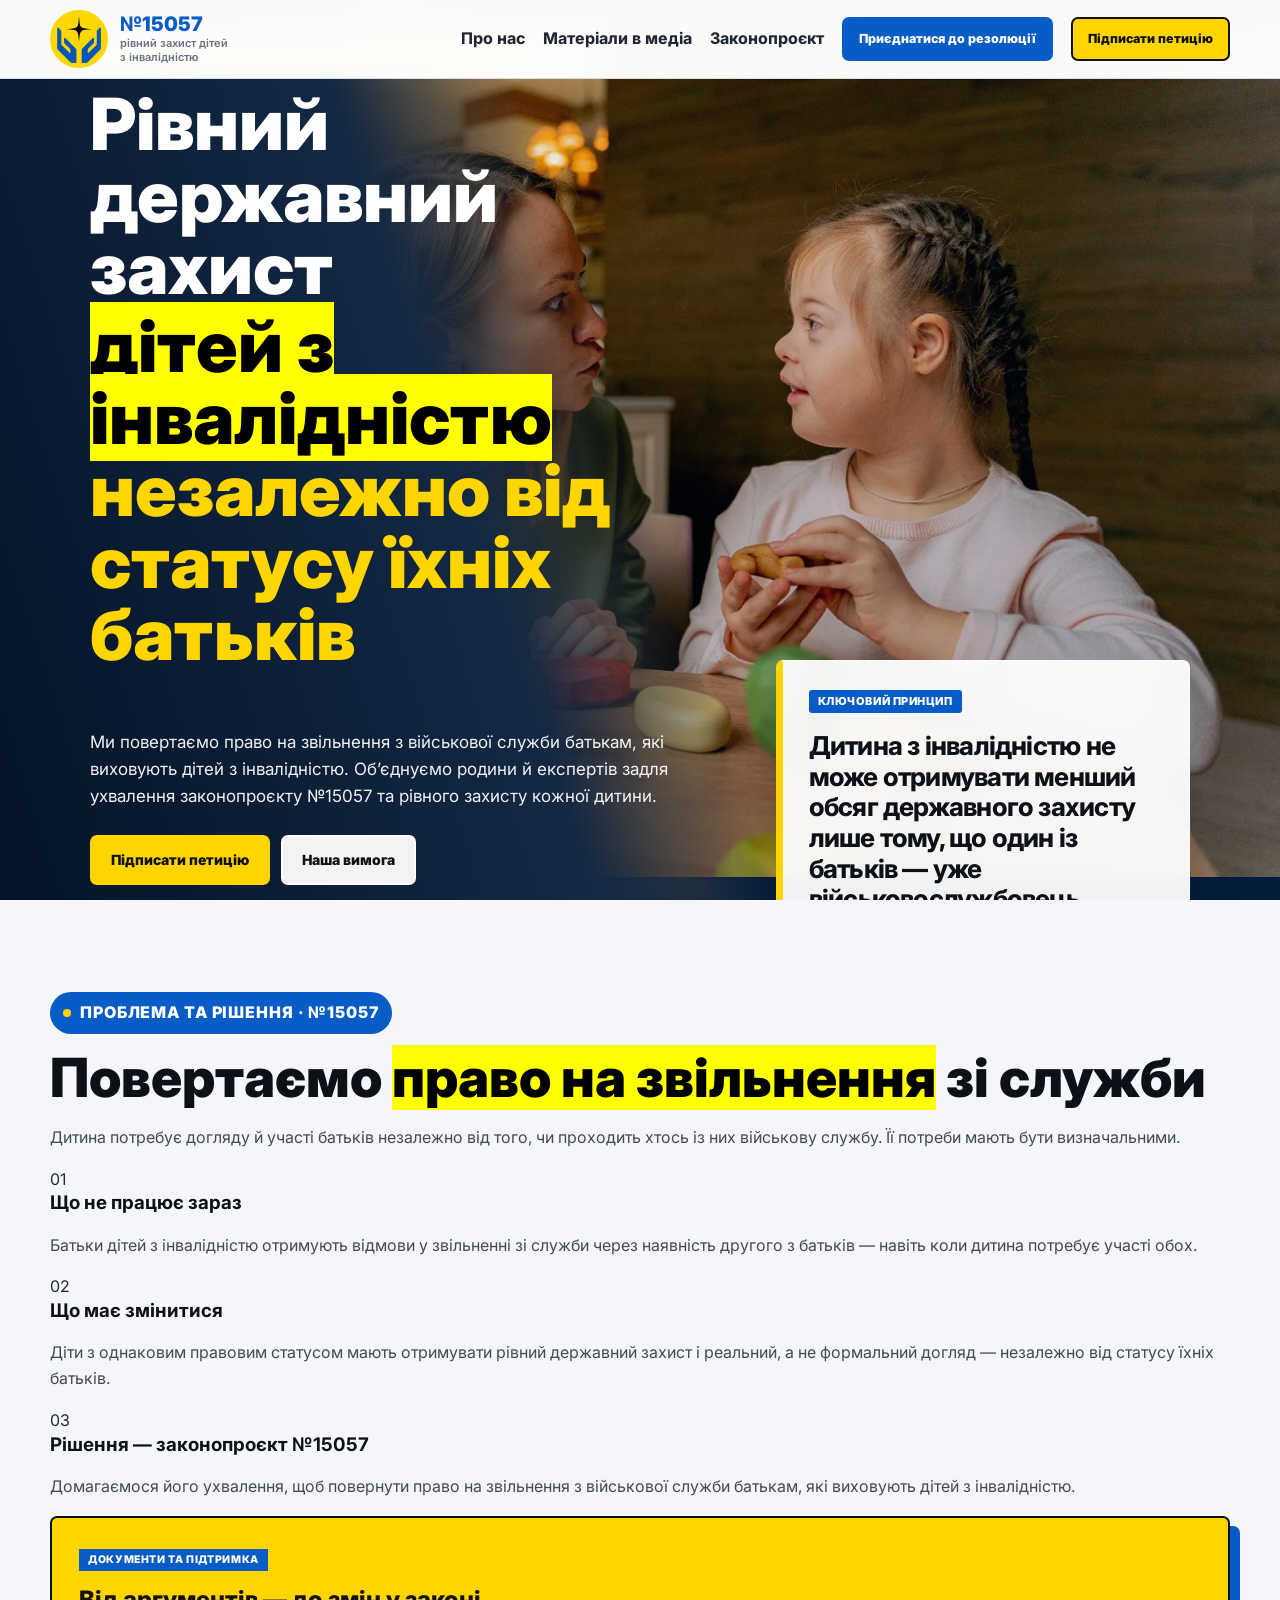
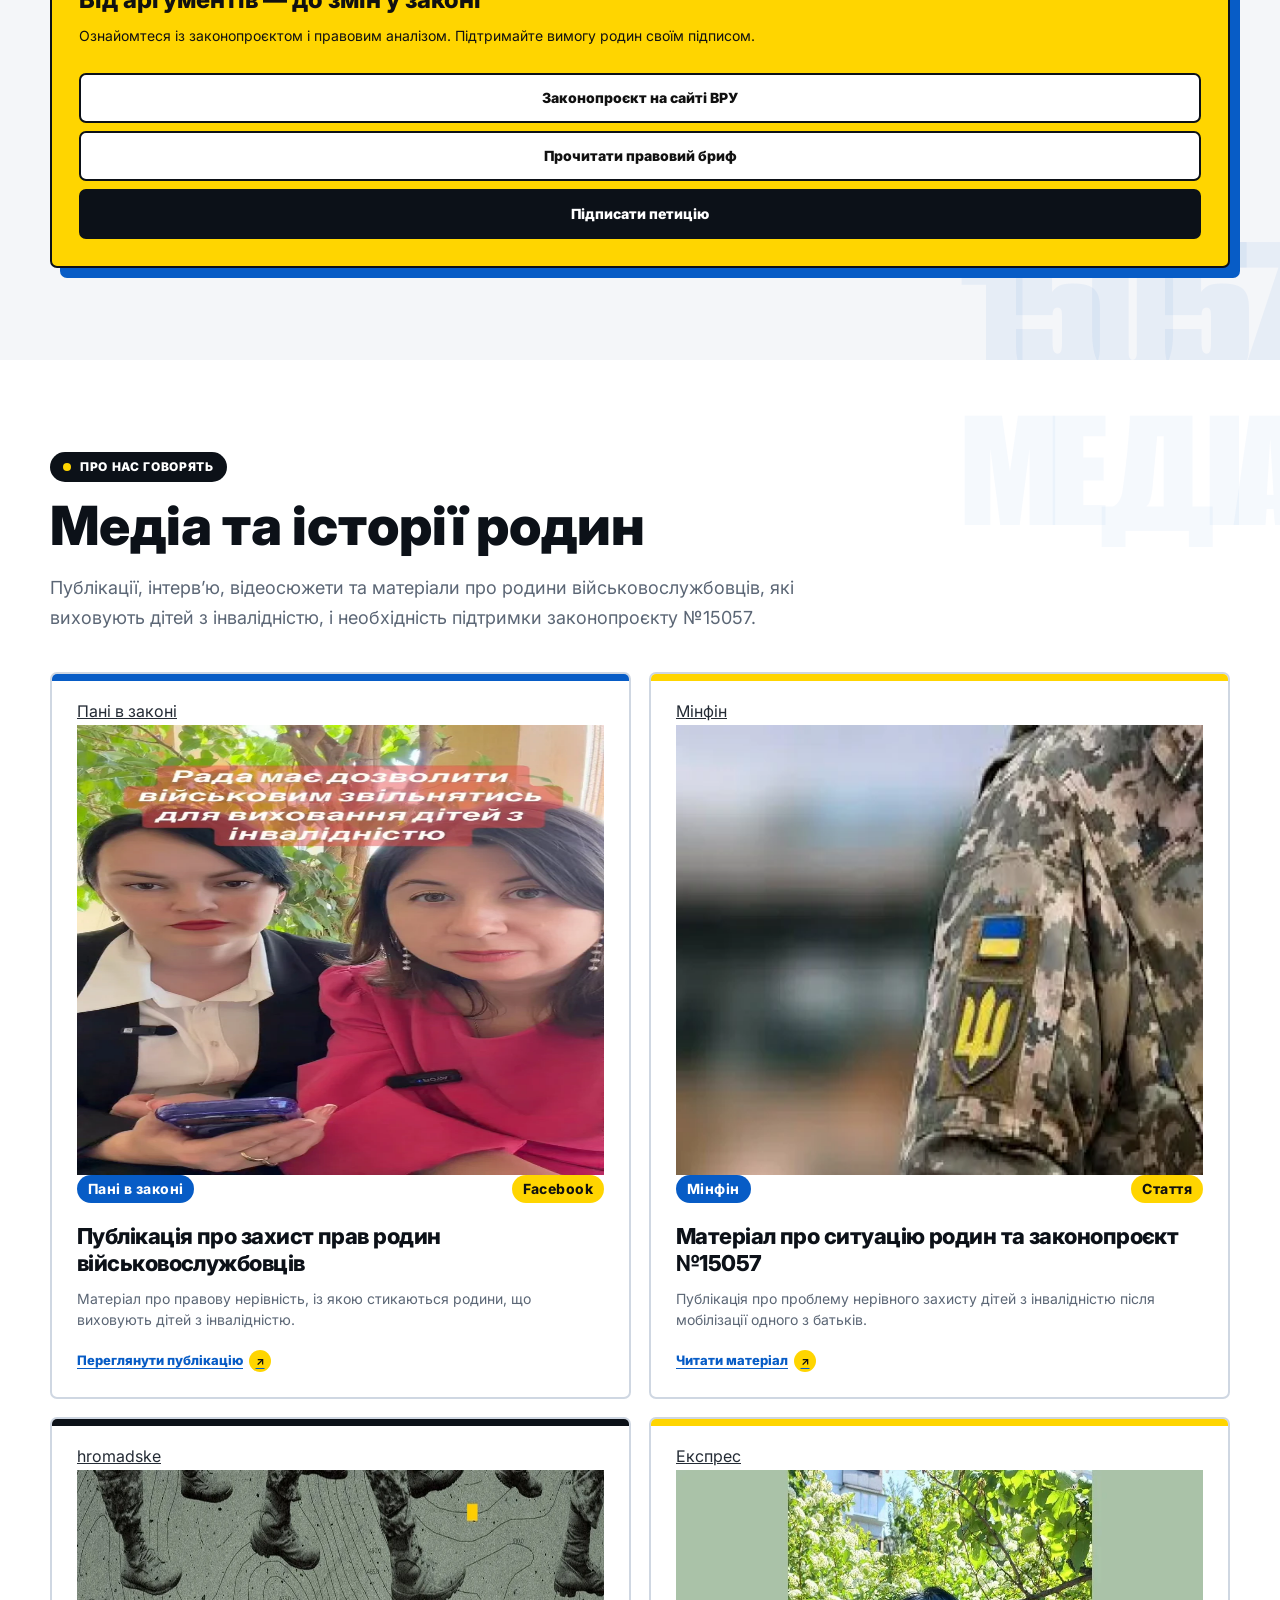
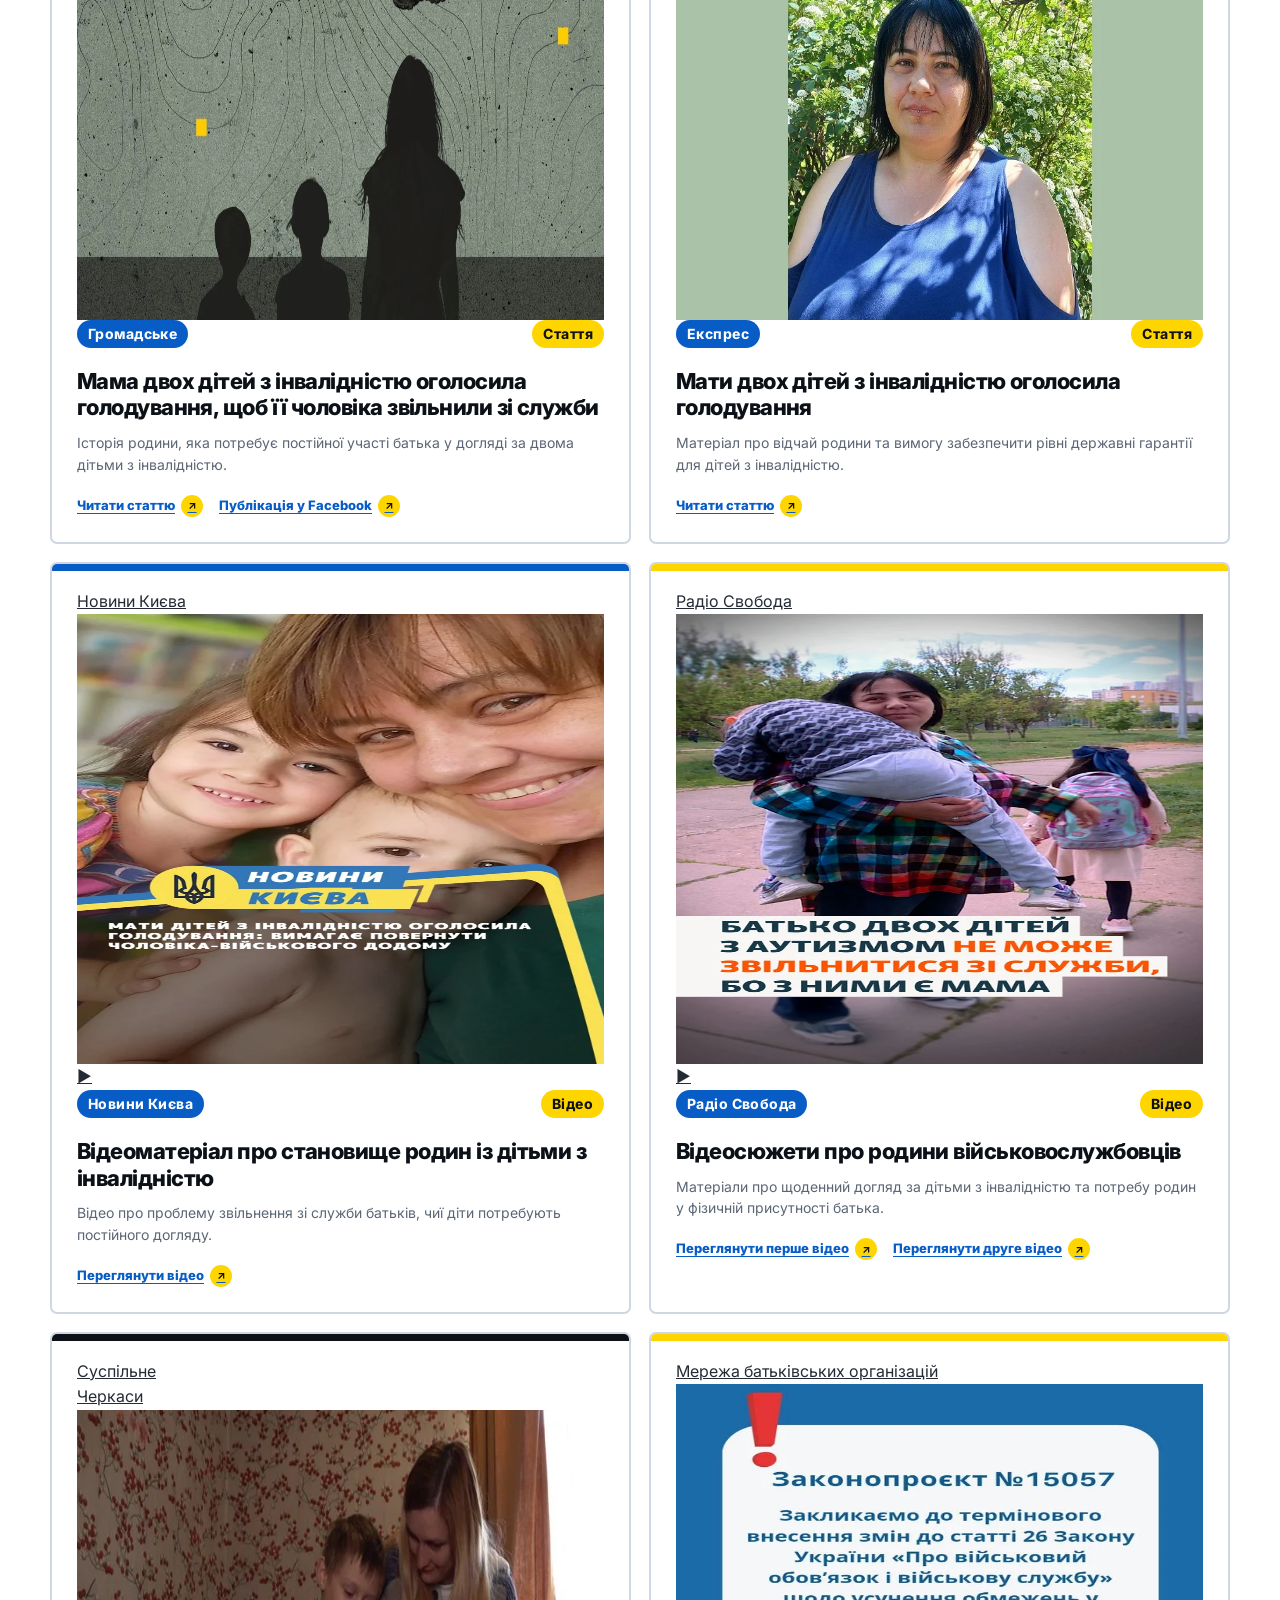
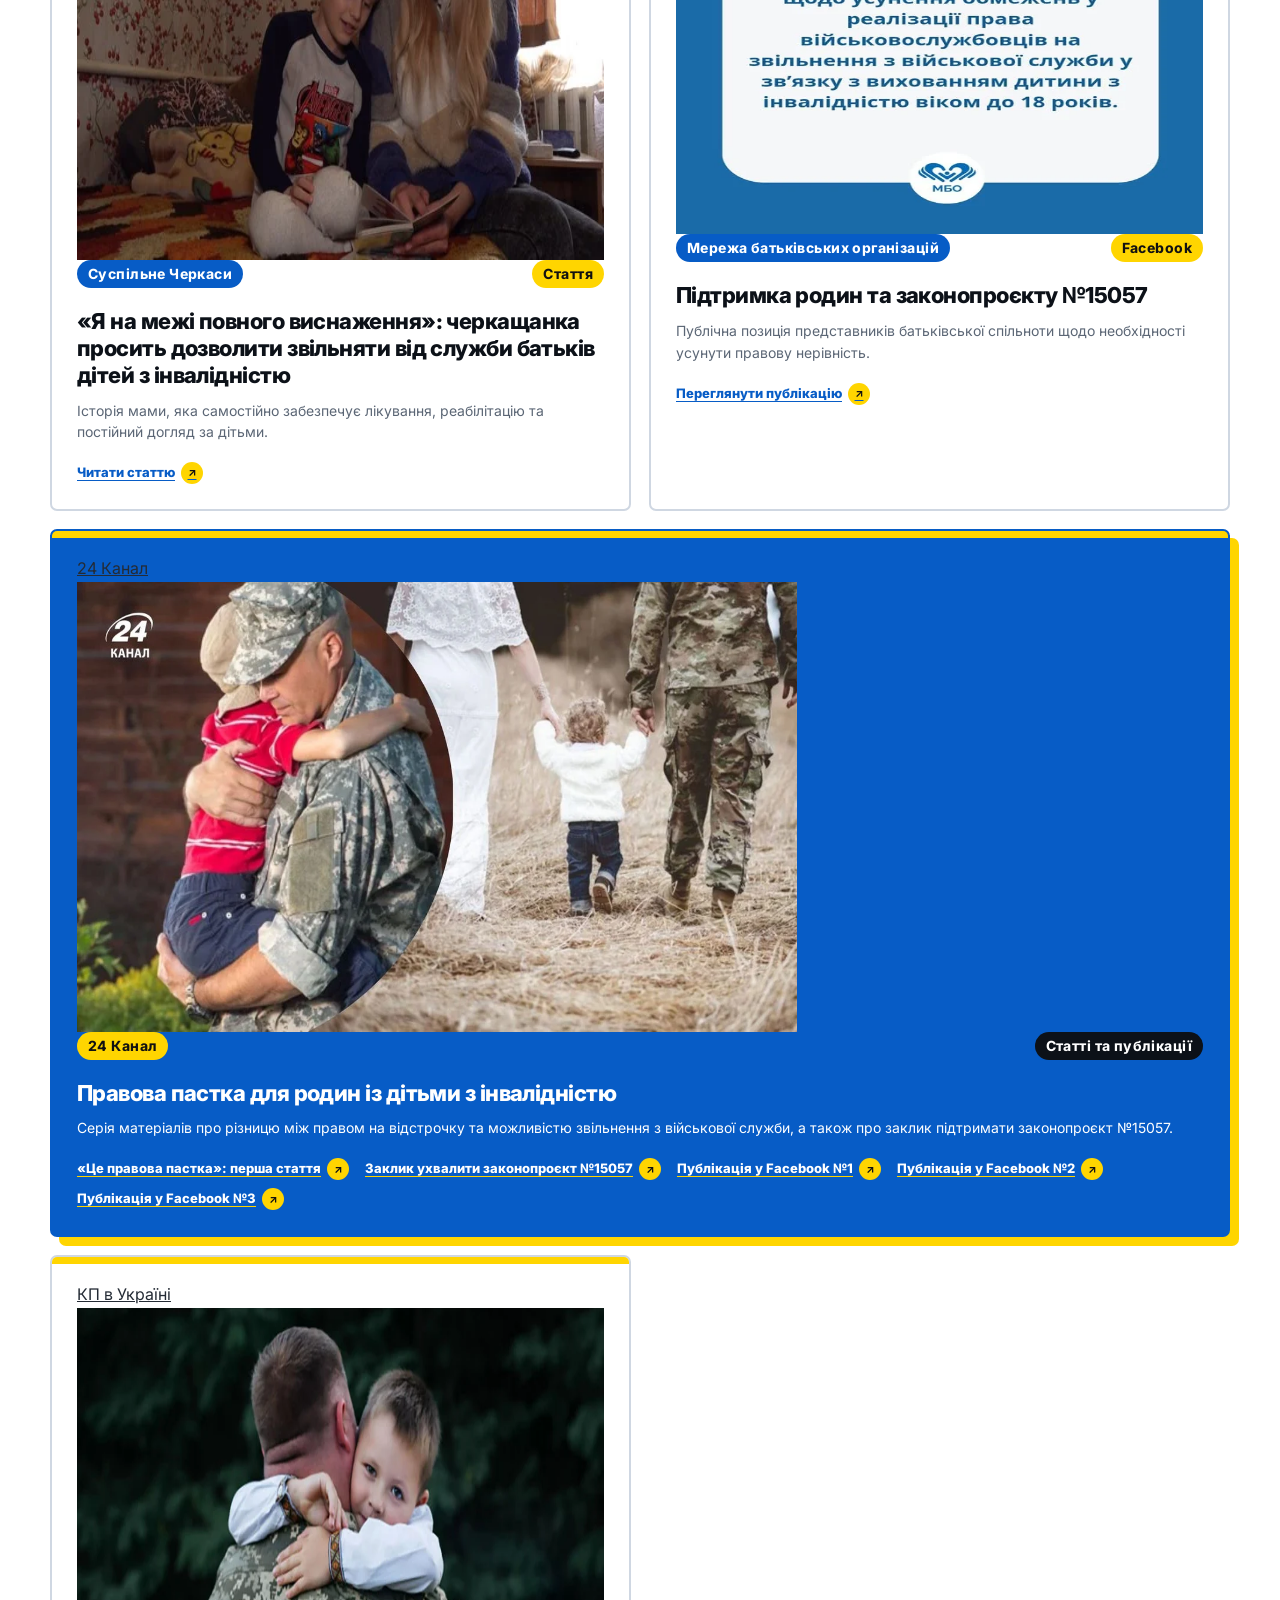
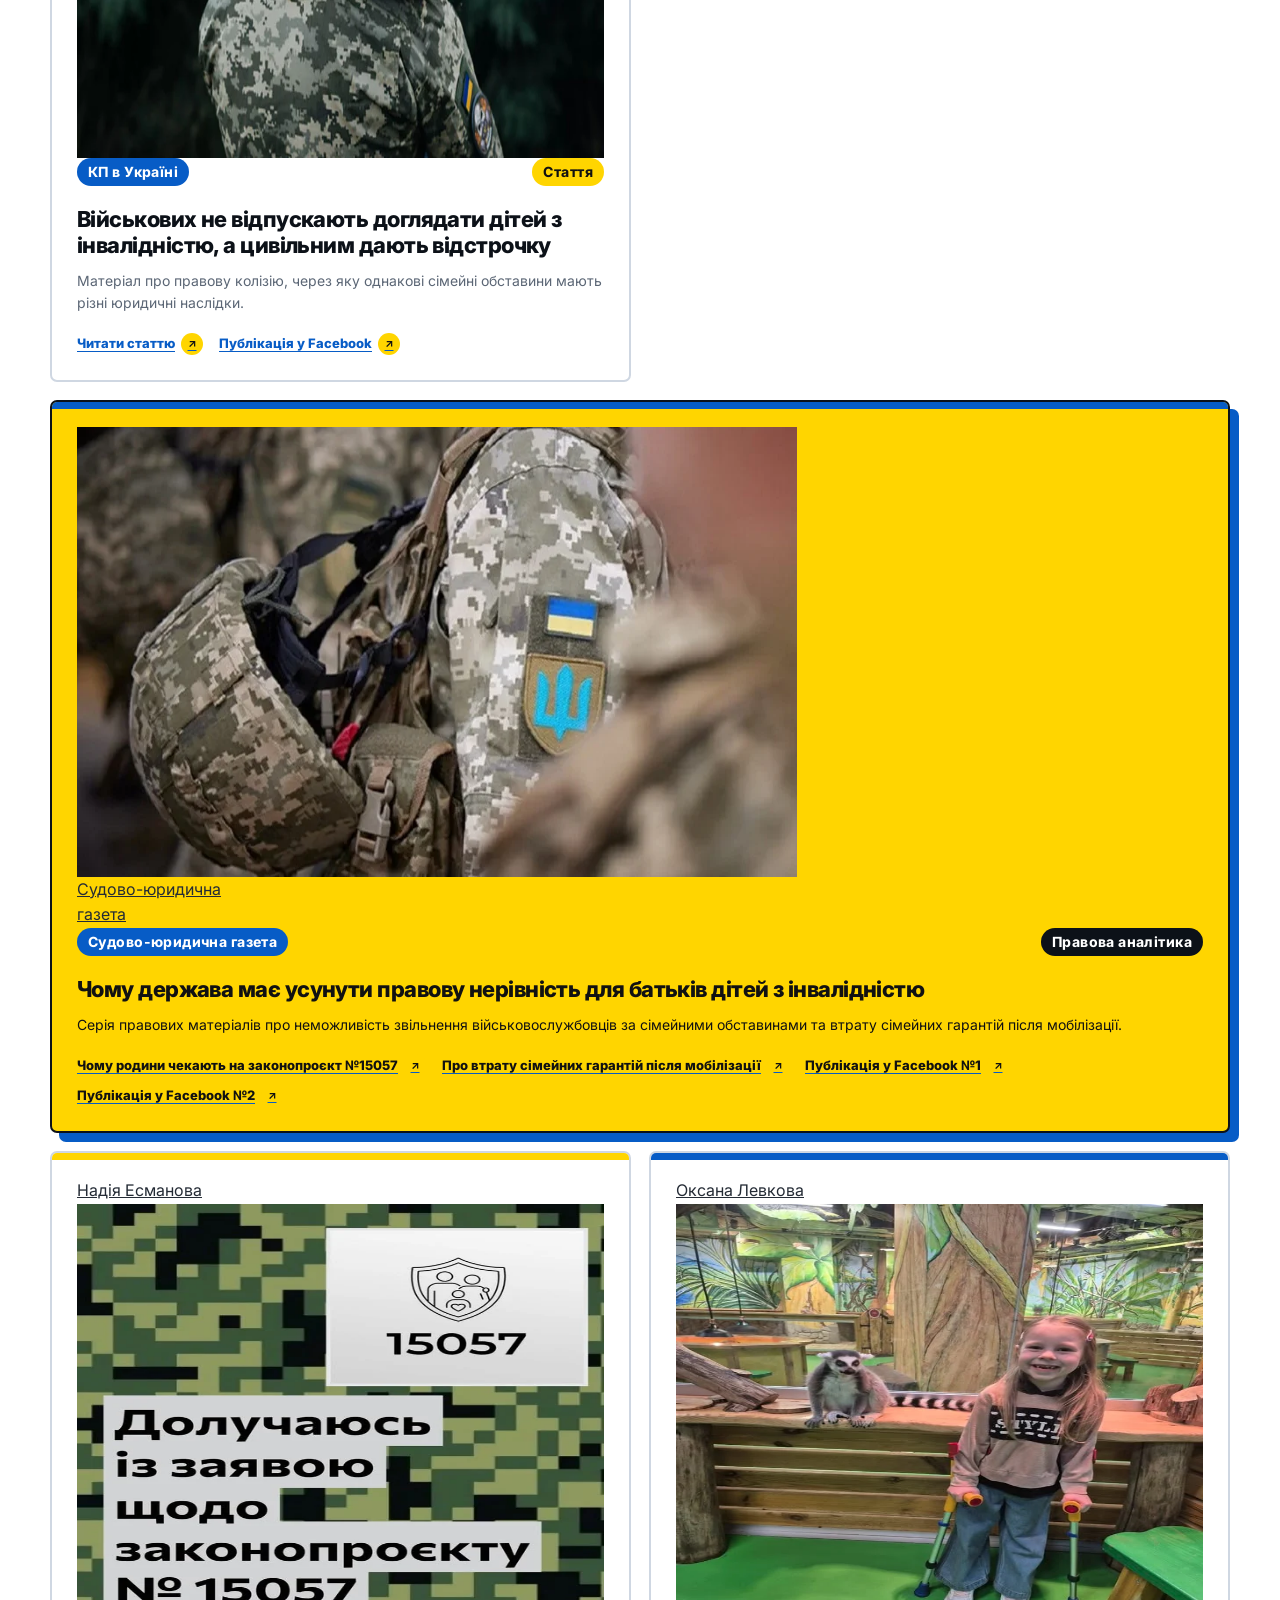
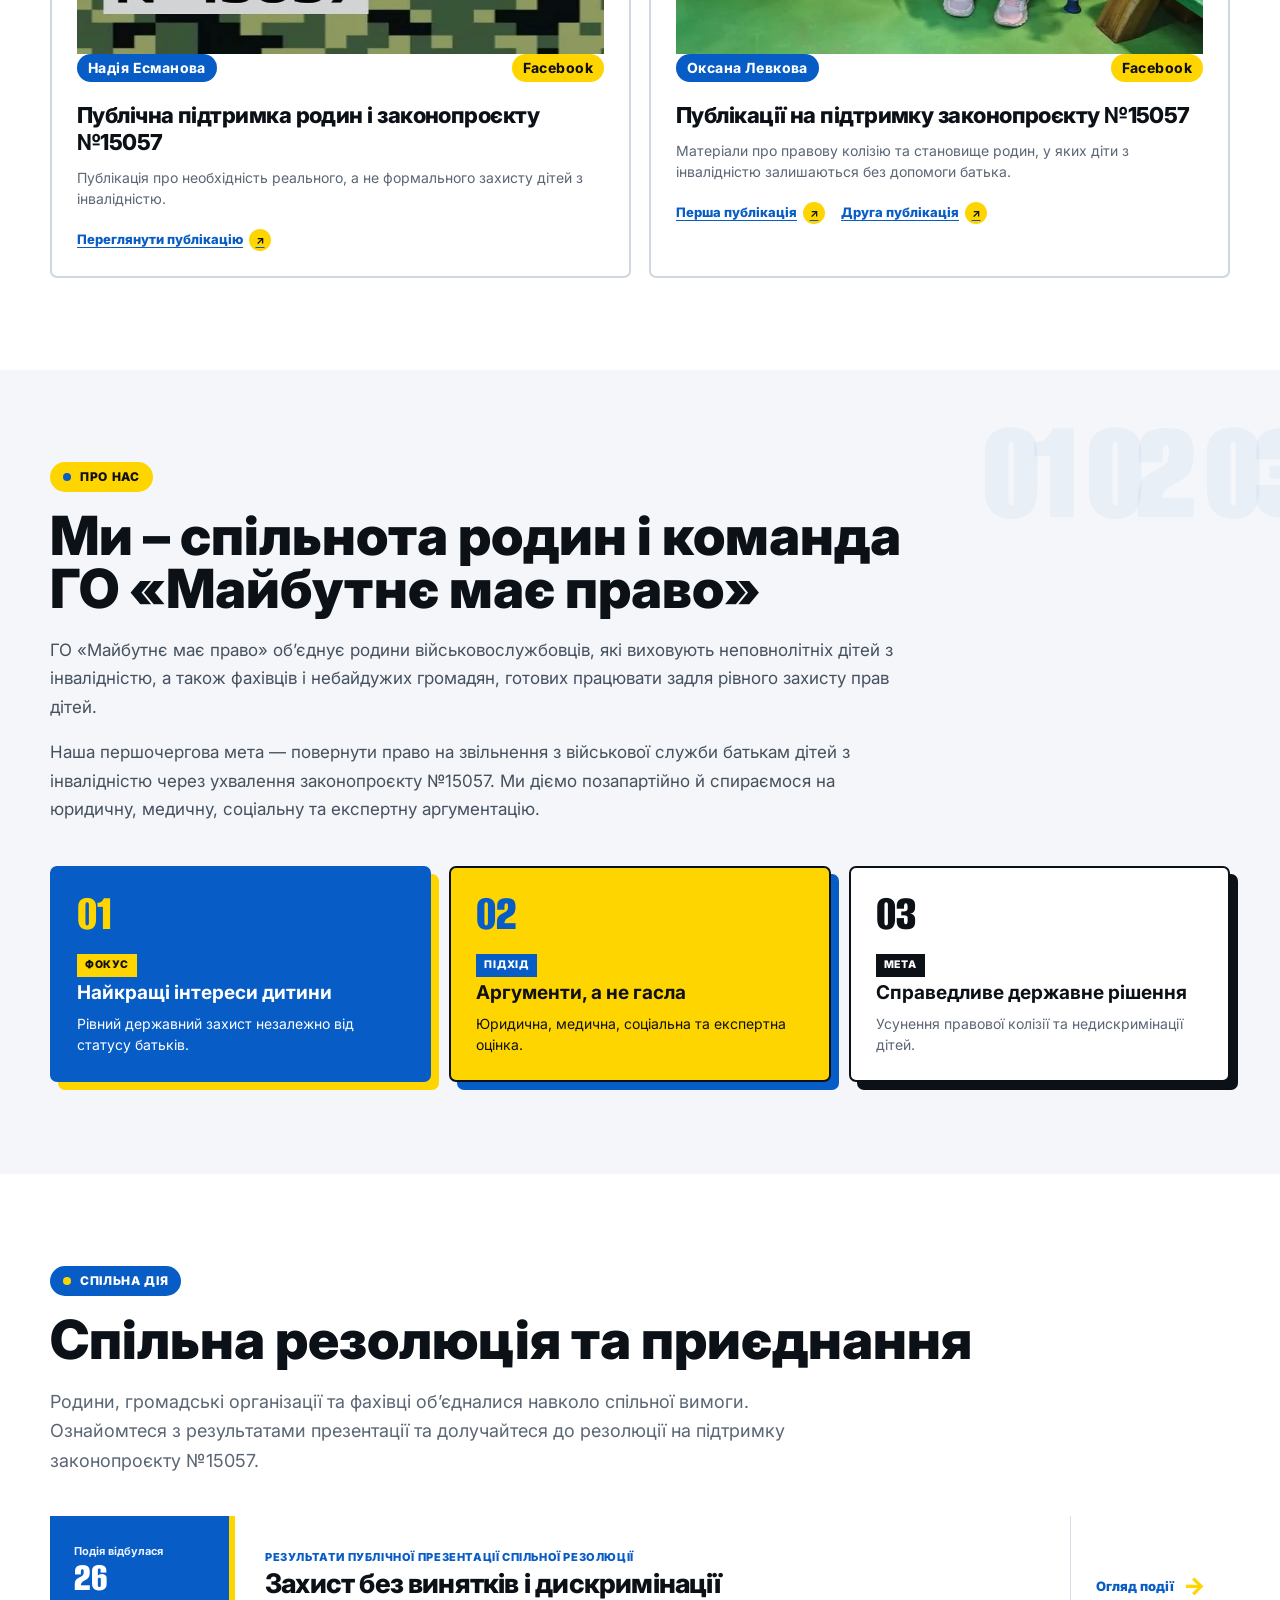
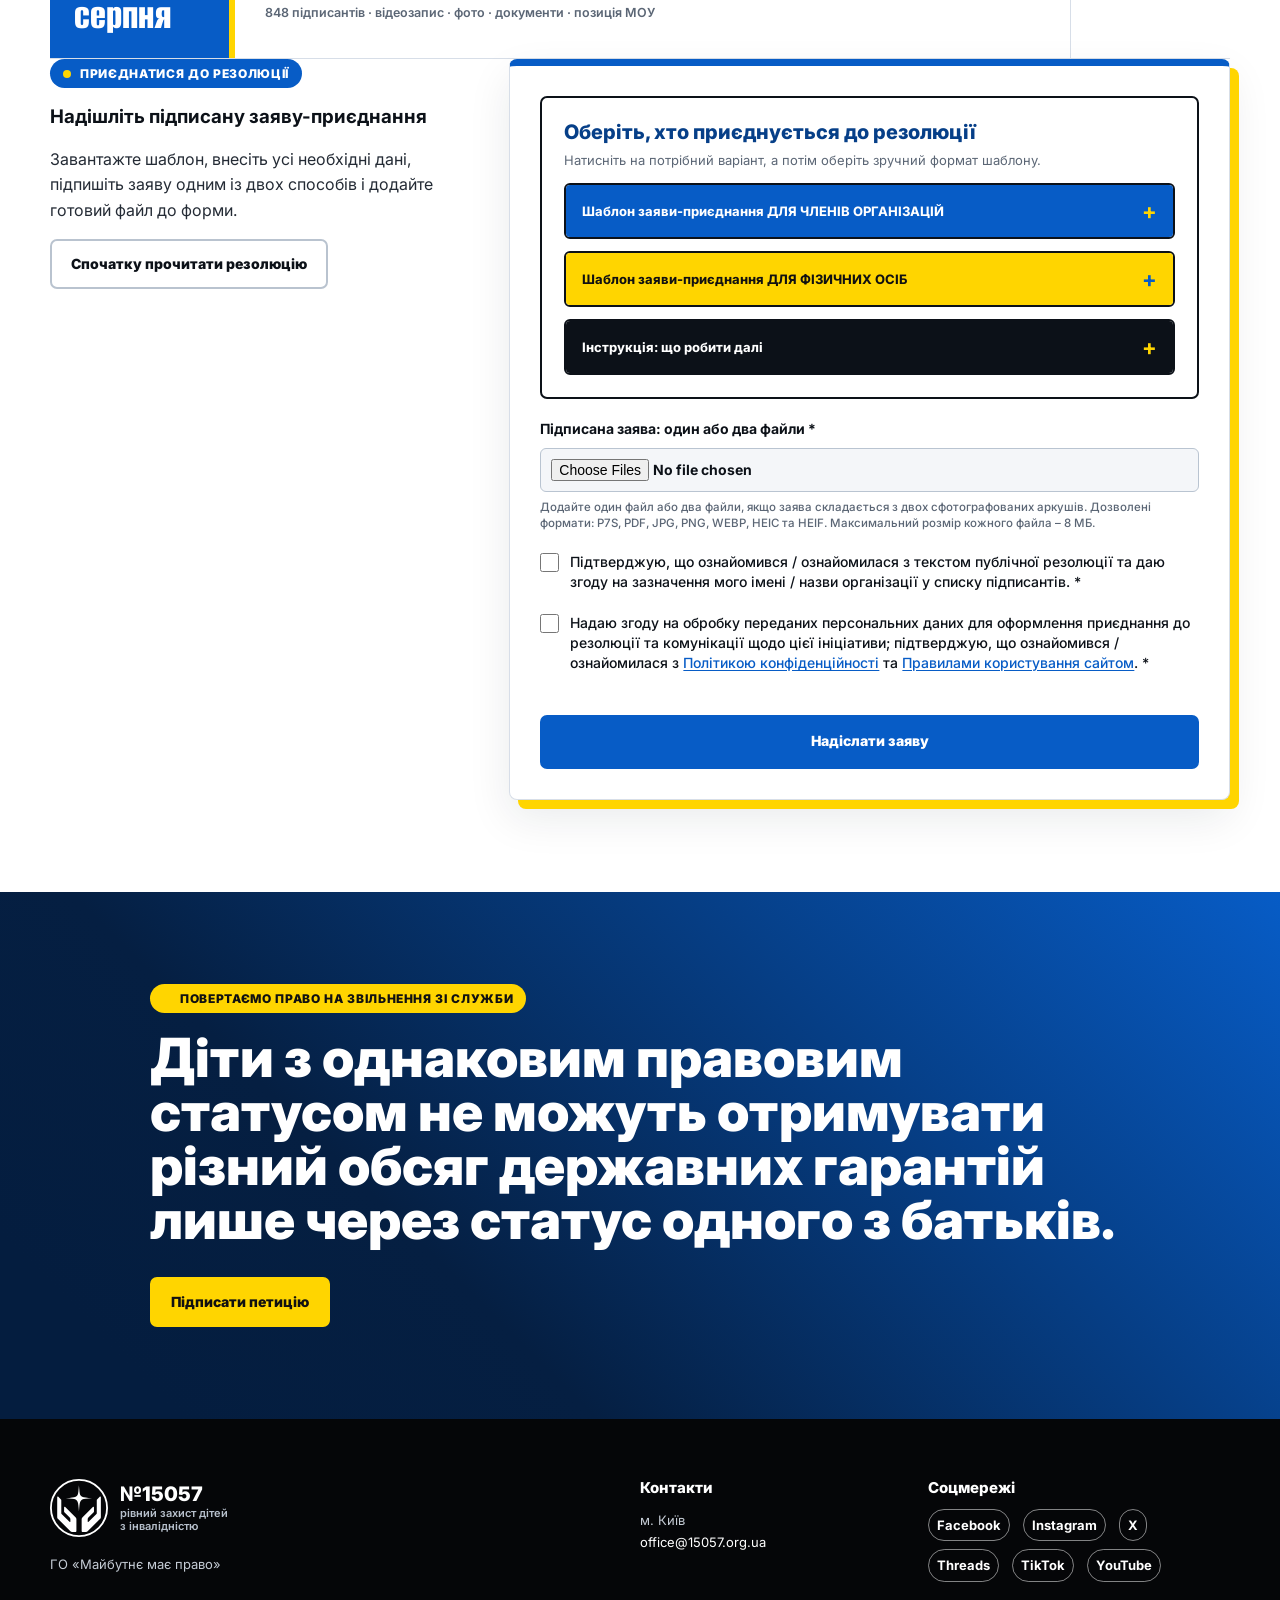
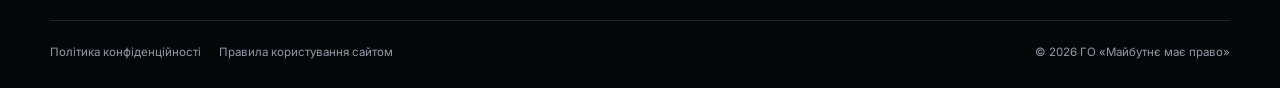
==== commit 3ebb8d4f: "Update index.html" ====
--- a/index.html
+++ b/index.html
@@ -22,7 +22,7 @@
 <meta content="Резолюція та форма приєднання до ініціативи щодо законопроєкту №15057." name="twitter:description"/>
 <meta content="https://15057.org.ua/assets/hero-family.webp" name="twitter:image"/>
   <meta name="facebook-domain-verification" content="3u1ors238sh7xvao89wrvj93m7zm26" />
-<link href="assets/logo-gold.png" rel="icon" type="image/png"/>
+<link href="[data-uri]" rel="icon" type="image/svg+xml" sizes="any"/>
   <link rel="canonical" href="https://15057.org.ua/">
 <link rel="alternate" hreflang="uk" href="https://15057.org.ua/">
 <link rel="alternate" hreflang="en" href="https://15057.org.ua/en/">
@@ -73,25 +73,24 @@
 <a href="#about">Про нас</a>
 <a href="#media">Матеріали в медіа</a>
 <a href="#bill">Законопроєкт</a>
-<a href="#stories">Наші історії</a>
 <a class="nav-cta nav-cta-primary" href="https://15057.org.ua/#join">Приєднатися до резолюції</a>
         <a class="nav-cta" href="https://petition.kmu.gov.ua/petitions/10608" target="_blank" rel="noopener">Підписати петицію</a>  
 </nav>
 </div>
 </header>
-<main>
+<main id="main-content">
 <section class="hero section">
 <div class="container hero-grid">
 <div class="hero-copy">
-<p class="eyebrow">Публічна експертна зустріч · законопроєкт №15057</p>
+<p class="eyebrow">№15057 · повертаємо право на звільнення зі служби</p>
 <h1 class="hero-title">
-<span class="hero-title-main">Рівний державний захист дітей з інвалідністю</span>
-<span class="hero-title-accent">незалежно від статусу їхніх батьків</span>
+<span class="hero-title-main">Рівний державний захист</span>
+<span class="hero-title-accent"><mark>дітей з інвалідністю</mark> незалежно від статусу їхніх батьків</span>
 </h1><figure class="hero-mobile-photo"><img alt="Доросла жінка спілкується з дитиною під час розвивального заняття" decoding="async" loading="eager" src="assets/hero-mobile-square.webp"/></figure>
-<p class="lead">17.07.2026 відбулося публічне обговорення законопроєкту №15057 за участю родин військовослужбовців, правозахисної, медичної, реабілітаційної, соціальної та експертної спільнот. За результатами зустрічі ми ухвалили спільну резолюцію на підтримку рівного державного захисту дітей з інвалідністю незалежно від статусу їхніх батьків.</p>
+<p class="lead">Ми повертаємо право на звільнення з військової служби батькам, які виховують дітей з інвалідністю. Об’єднуємо родини й експертів задля ухвалення законопроєкту №15057 та рівного захисту кожної дитини.</p>
 <div class="hero-actions">
-<button class="button primary" data-open-modal="resolution-modal" type="button">Читати резолюцію</button>
-<a class="button secondary" href="#join">Приєднатися</a>
+<a class="button primary" href="https://petition.kmu.gov.ua/petitions/10608" target="_blank" rel="noopener">Підписати петицію</a>
+<a class="button secondary" href="#bill">Наша вимога</a>
 </div>
 <div aria-label="Ключові принципи" class="hero-principles">
 <span><i>01</i> Найкращі інтереси дитини</span>
@@ -99,22 +98,606 @@
 <span><i>03</i> Недискримінація</span>
 </div>
 </div>
-<aside aria-label="Ключовий принцип резолюції" class="hero-visual">
+<aside aria-label="Ключовий принцип" class="hero-visual">
 <div class="hero-card">
 <div class="hero-card-head">
 <b>Ключовий принцип</b>
 </div>
-<blockquote>Дитина з інвалідністю не може отримувати менший обсяг державного захисту лише тому, що один із батьків – уже військовослужбовець.</blockquote>
+<blockquote>Дитина з інвалідністю не може отримувати менший обсяг державного захисту лише тому, що один із батьків — уже військовослужбовець.</blockquote>
 </div>
 </aside>
 </div>
 </section>
- <a
+<section class="section current-agenda" id="bill" aria-labelledby="bill-title">
+<span id="now" class="section-anchor" aria-hidden="true"></span>
+<div class="container campaign-layout">
+  <div class="current-agenda-heading">
+    <p class="eyebrow">Проблема та рішення · №15057</p>
+    <h2 id="bill-title">Повертаємо <mark>право на звільнення</mark> зі служби</h2>
+    <p>Дитина потребує догляду й участі батьків незалежно від того, чи проходить хтось із них військову службу. Її потреби мають бути визначальними.</p>
+    <div class="current-agenda-points">
+      <article>
+        <span>01</span>
+        <h3>Що не працює зараз</h3>
+        <p>Батьки дітей з інвалідністю отримують відмови у звільненні зі служби через наявність другого з батьків — навіть коли дитина потребує участі обох.</p>
+      </article>
+      <article>
+        <span>02</span>
+        <h3>Що має змінитися</h3>
+        <p>Діти з однаковим правовим статусом мають отримувати рівний державний захист і реальний, а не формальний догляд — незалежно від статусу їхніх батьків.</p>
+      </article>
+      <article>
+        <span>03</span>
+        <h3>Рішення — законопроєкт №15057</h3>
+        <p>Домагаємося його ухвалення, щоб повернути право на звільнення з військової служби батькам, які виховують дітей з інвалідністю.</p>
+      </article>
+    </div>
+  </div>
+  <aside class="doc-card" aria-labelledby="bill-documents-title">
+    <span>Документи та підтримка</span>
+    <h3 id="bill-documents-title">Від аргументів — до змін у законі</h3>
+    <p>Ознайомтеся із законопроєктом і правовим аналізом. Підтримайте вимогу родин своїм підписом.</p>
+    <a class="button ghost full" href="https://itd.rada.gov.ua/billinfo/Bills/Card/69674" rel="noopener" target="_blank">Законопроєкт на сайті ВРУ</a>
+    <button class="button ghost full" data-open-modal="law-brief-modal" type="button">Прочитати правовий бриф</button>
+    <a class="button secondary full" href="https://petition.kmu.gov.ua/petitions/10608" rel="noopener" target="_blank">Підписати петицію</a>
+  </aside>
+</div>
+</section>
+<section class="section section-soft media-section" id="media">
+  <div class="container">
+    <div class="media-heading">
+    <div>
+    <p class="eyebrow">Про нас говорять</p>
+    <h2>Медіа та історії родин</h2>
+    </div>
+
+    <p class="section-intro">
+      Публікації, інтерв’ю, відеосюжети та матеріали про родини
+      військовослужбовців, які виховують дітей з інвалідністю,
+      і необхідність підтримки законопроєкту №15057.
+    </p>
+    </div>
+    <div class="media-toolbar" hidden>
+      <div class="media-filters" role="group" aria-label="Тип матеріалів">
+        <button type="button" data-media-filter="all" aria-pressed="true">Усі матеріали <span>13</span></button>
+        <button type="button" data-media-filter="article" aria-pressed="false">Статті <span>7</span></button>
+        <button type="button" data-media-filter="video" aria-pressed="false">Відео <span>2</span></button>
+        <button type="button" data-media-filter="social" aria-pressed="false">Публікації <span>4</span></button>
+      </div>
+      <p class="media-count" role="status" aria-live="polite"></p>
+    </div>
+    <div class="media-grid" id="media-results">
+
+      <article class="media-card" data-media-type="social">
+        <a class="media-cover" href="https://www.facebook.com/share/p/1962HYJ2F5/" target="_blank" rel="noopener noreferrer" aria-label="Пані в законі: відкрити публікацію">
+          <span class="media-cover-fallback" aria-hidden="true">Пані в законі</span>
+          <img src="[data-uri]" alt="Прев’ю публікації «Пані в законі»" width="720" height="450" loading="lazy" decoding="async">
+        </a>
+        <div class="media-card-top">
+          <span class="media-outlet">Пані в законі</span>
+          <span class="media-kind">Facebook</span>
+        </div>
+
+        <h3>Публікація про захист прав родин військовослужбовців</h3>
+
+        <p>
+          Матеріал про правову нерівність, із якою стикаються родини,
+          що виховують дітей з інвалідністю.
+        </p>
+
+        <div class="media-links">
+          <a
+            href="https://www.facebook.com/share/p/1962HYJ2F5/"
+            rel="noopener noreferrer"
+            target="_blank"
+          >
+            <span>Переглянути публікацію</span>
+            <b aria-hidden="true">↗</b>
+          </a>
+        </div>
+      </article>
+
+      <article class="media-card" data-media-type="article">
+        <a class="media-cover" href="https://minfin.com.ua/ua/2026/05/14/173827290/" target="_blank" rel="noopener noreferrer" aria-label="Мінфін: відкрити матеріал">
+          <span class="media-cover-fallback" aria-hidden="true">Мінфін</span>
+          <img src="[data-uri]" alt="Фото з матеріалу видання «Мінфін»" width="720" height="450" loading="lazy" decoding="async">
+        </a>
+        <div class="media-card-top">
+          <span class="media-outlet">Мінфін</span>
+          <span class="media-kind">Стаття</span>
+        </div>
+
+        <h3>Матеріал про ситуацію родин та законопроєкт №15057</h3>
+
+        <p>
+          Публікація про проблему нерівного захисту дітей з інвалідністю
+          після мобілізації одного з батьків.
+        </p>
+
+        <div class="media-links">
+          <a
+            href="https://minfin.com.ua/ua/2026/05/14/173827290/"
+            rel="noopener noreferrer"
+            target="_blank"
+          >
+            <span>Читати матеріал</span>
+            <b aria-hidden="true">↗</b>
+          </a>
+        </div>
+      </article>
+
+      <article class="media-card" data-media-type="article">
+        <a class="media-cover" href="https://hromadske.ua/suspilstvo/264101-mama-dvokh-ditey-z-invalidnistiu-oholosyla-holoduvannia-shchob-yiyi-cholovika-zvilnyly-zi-sluzby-iaki-perspektyvy" target="_blank" rel="noopener noreferrer" aria-label="Громадське: відкрити статтю">
+          <span class="media-cover-fallback" aria-hidden="true">hromadske</span>
+          <img src="[data-uri]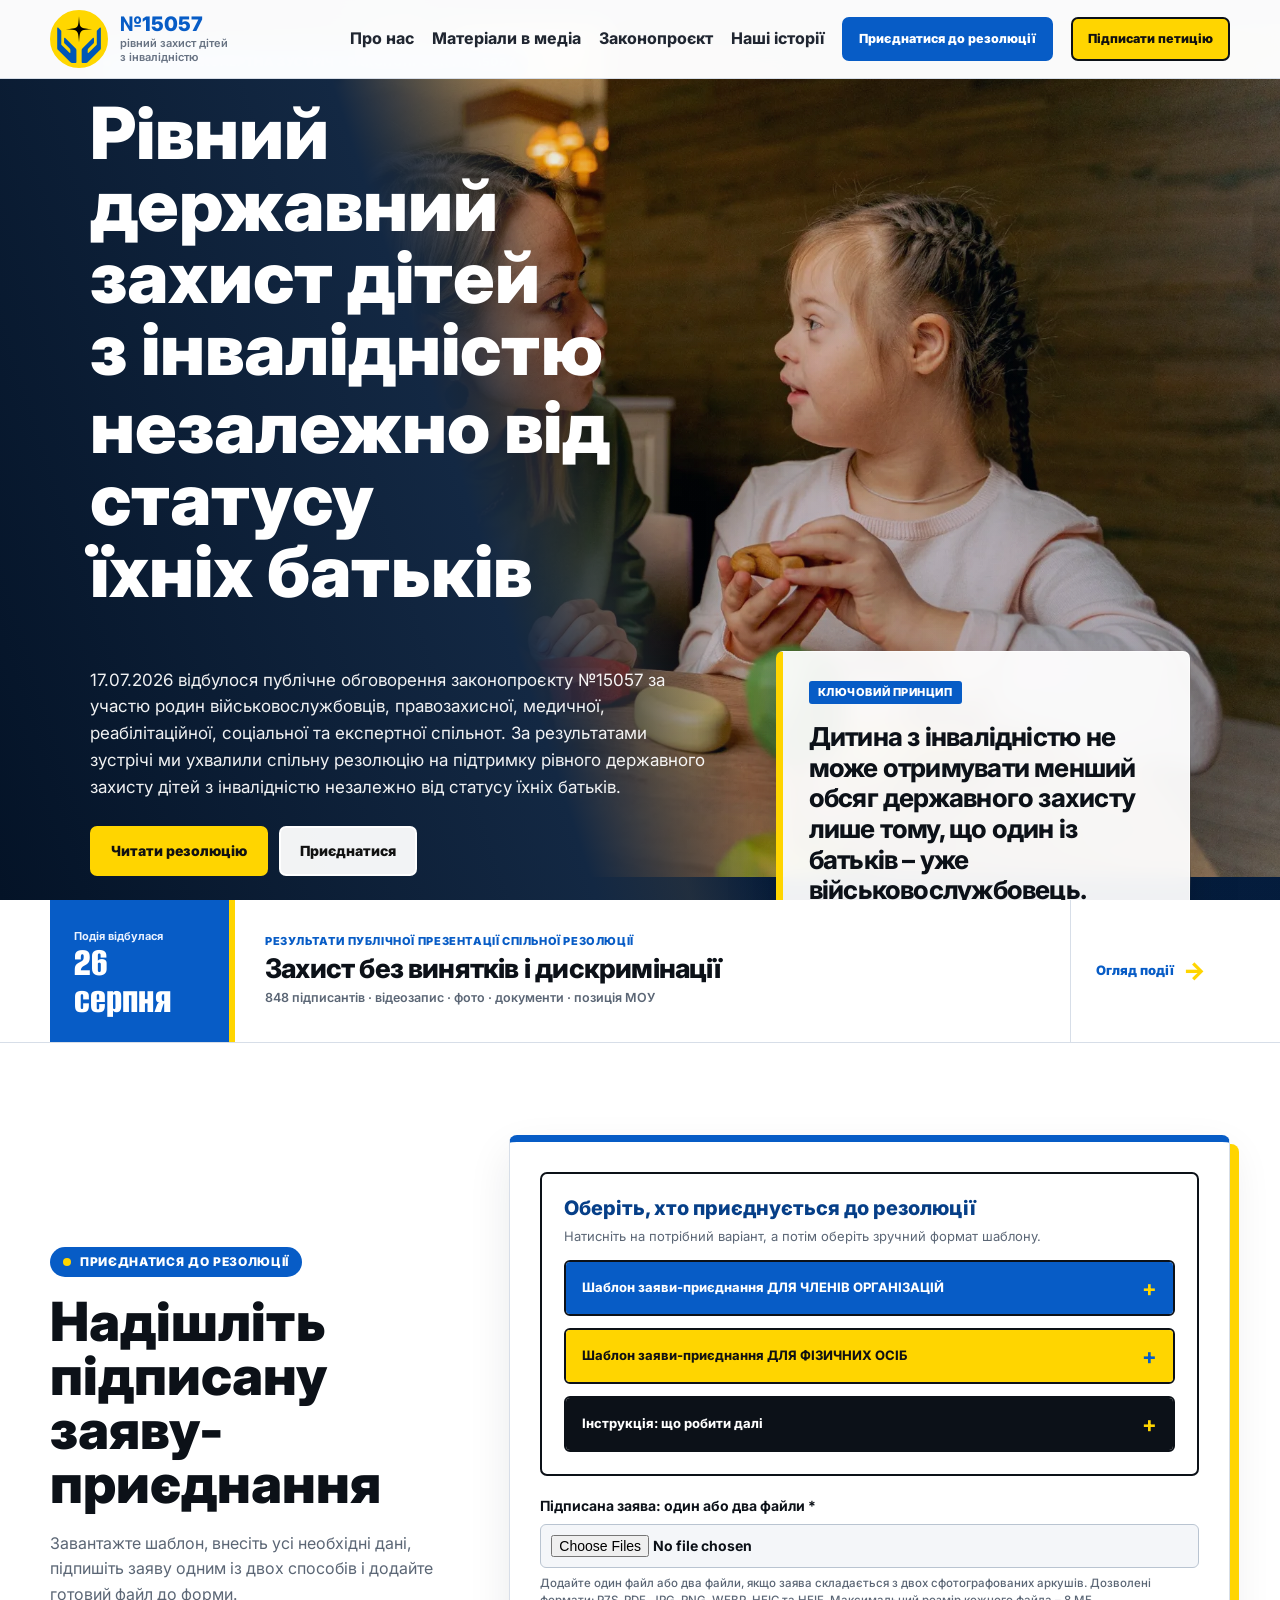
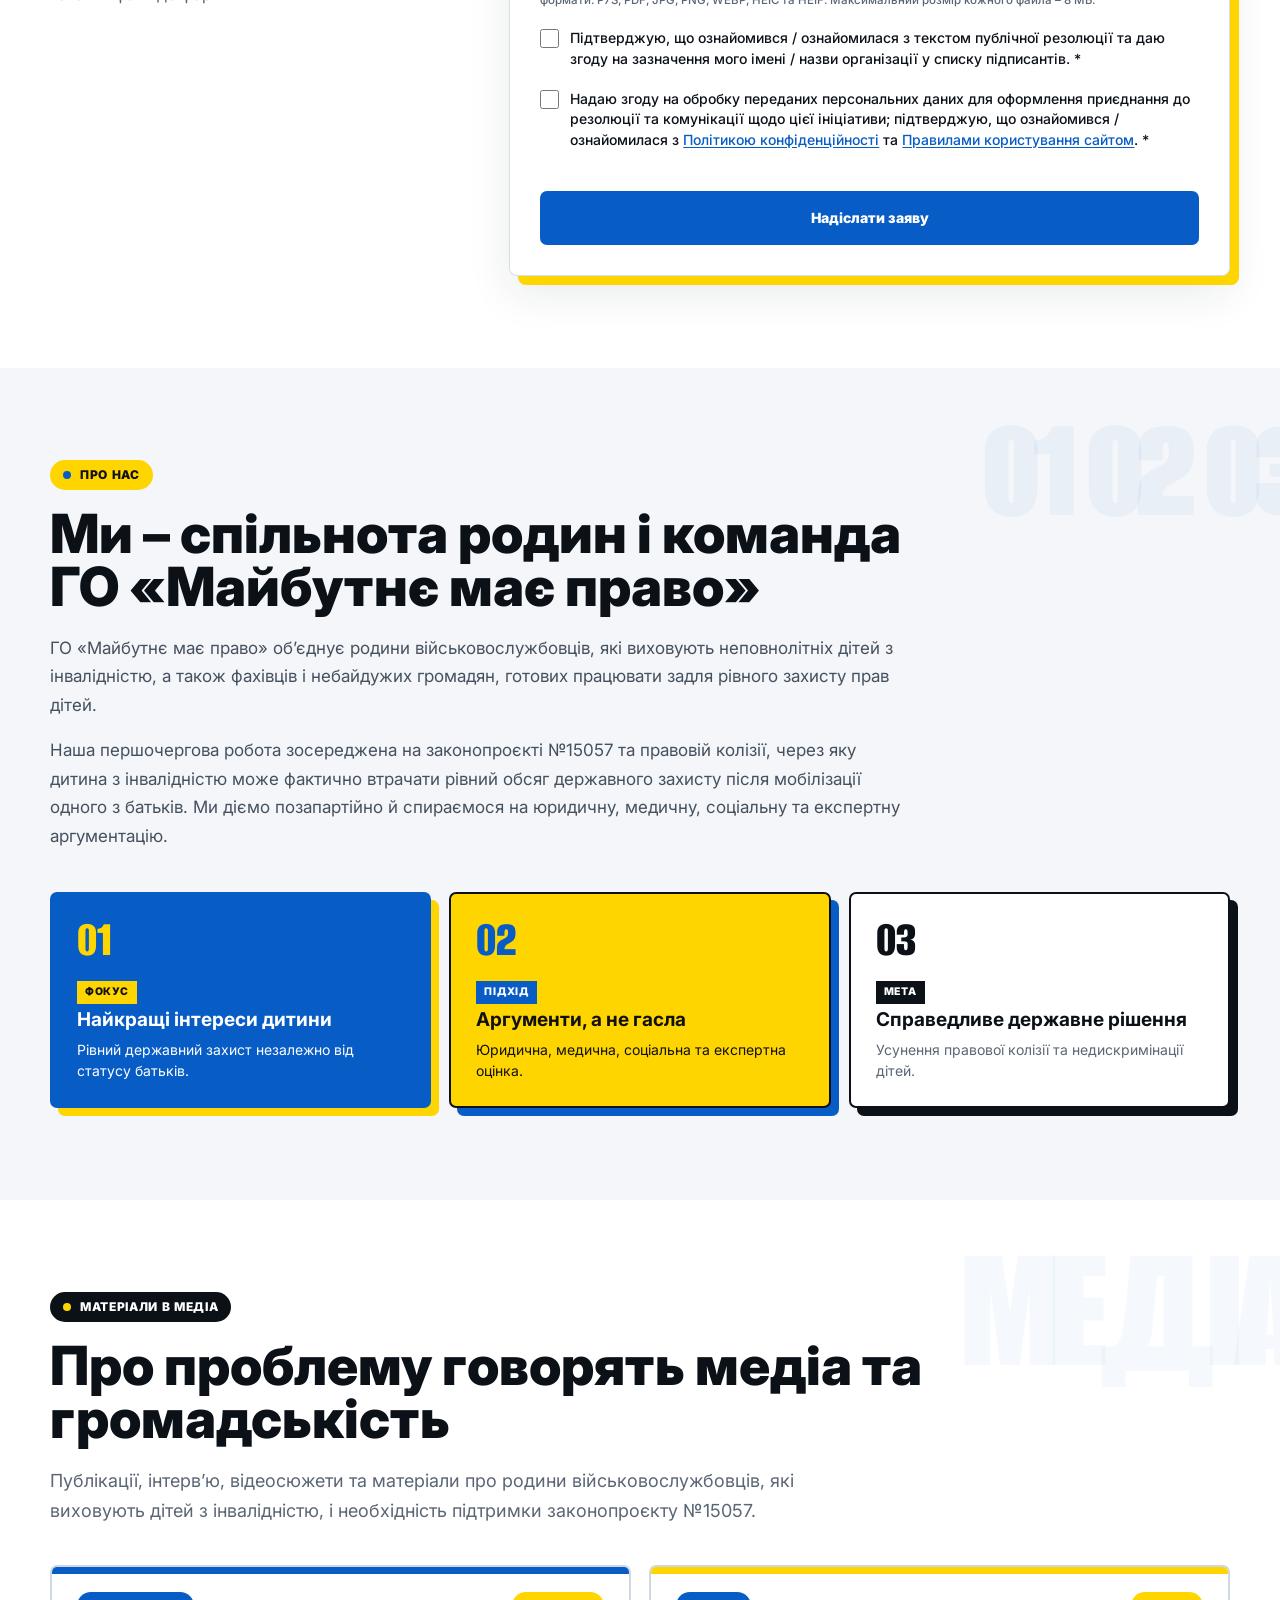
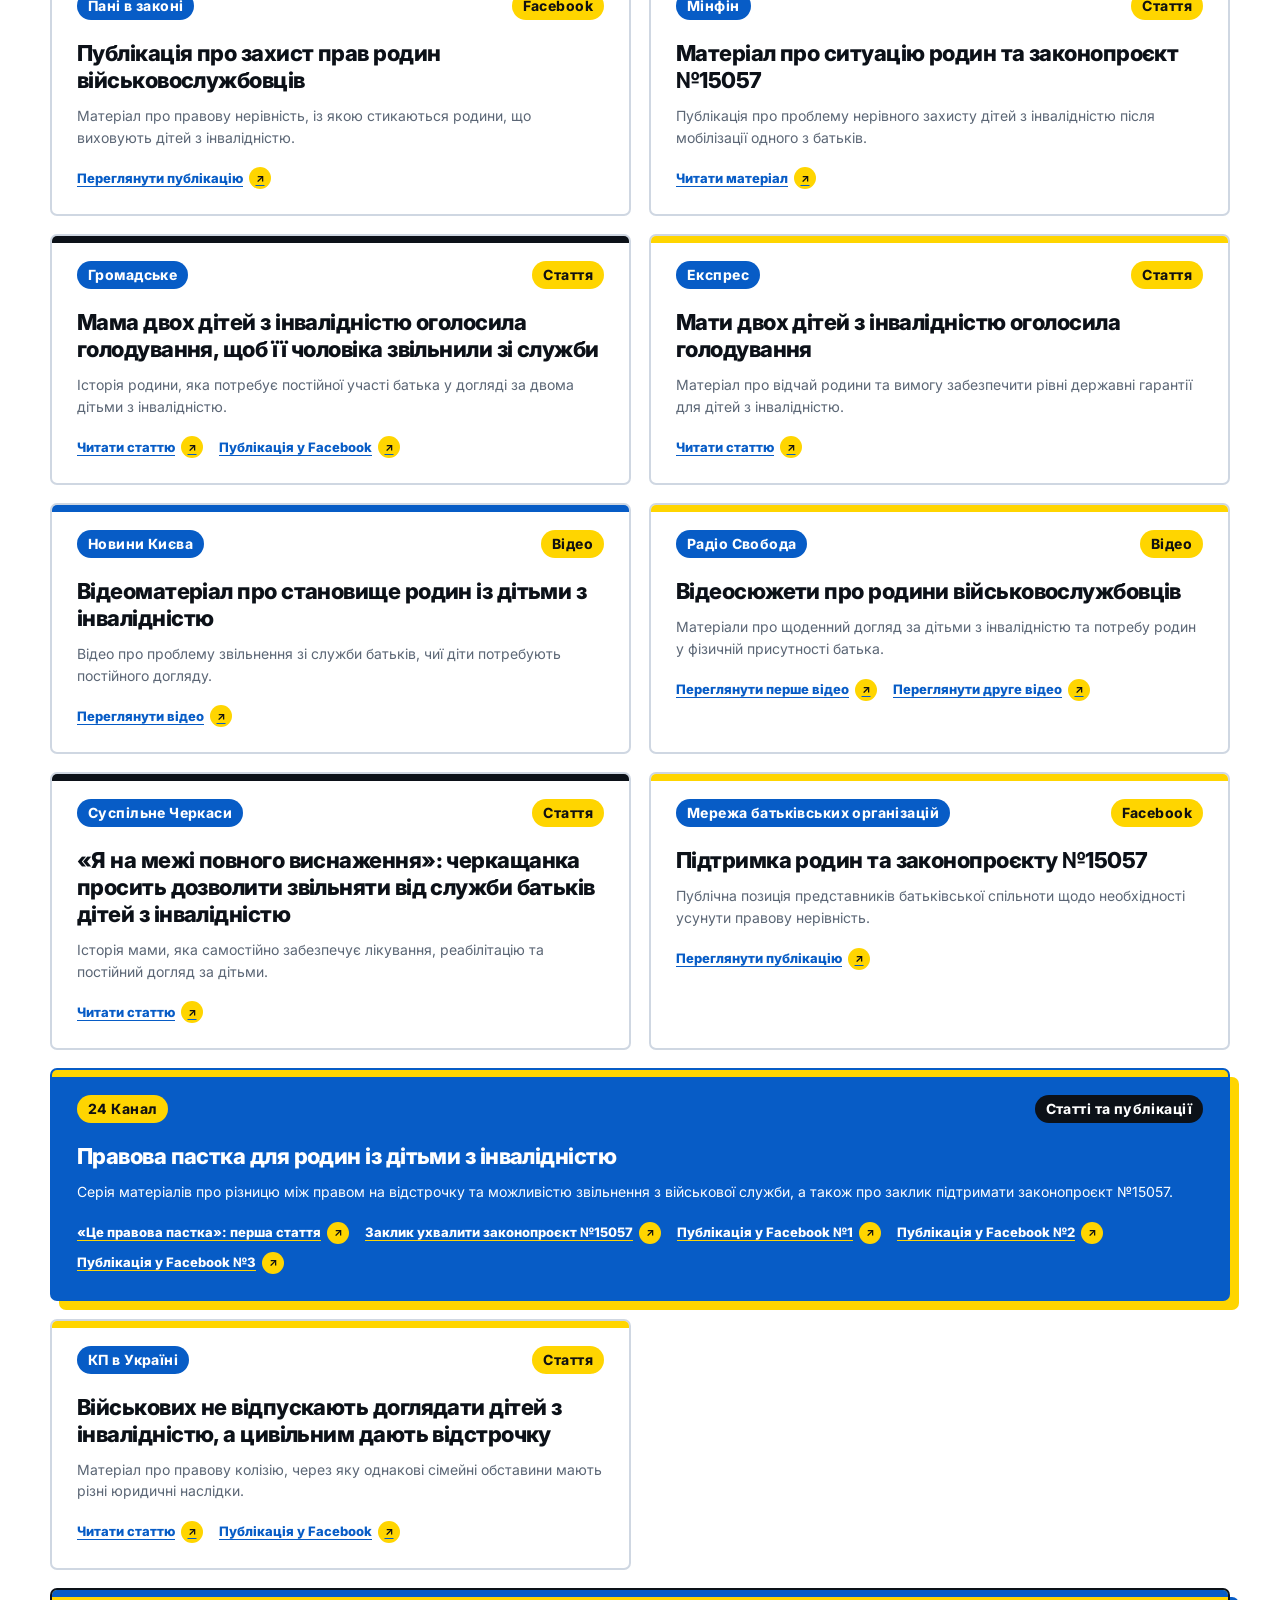
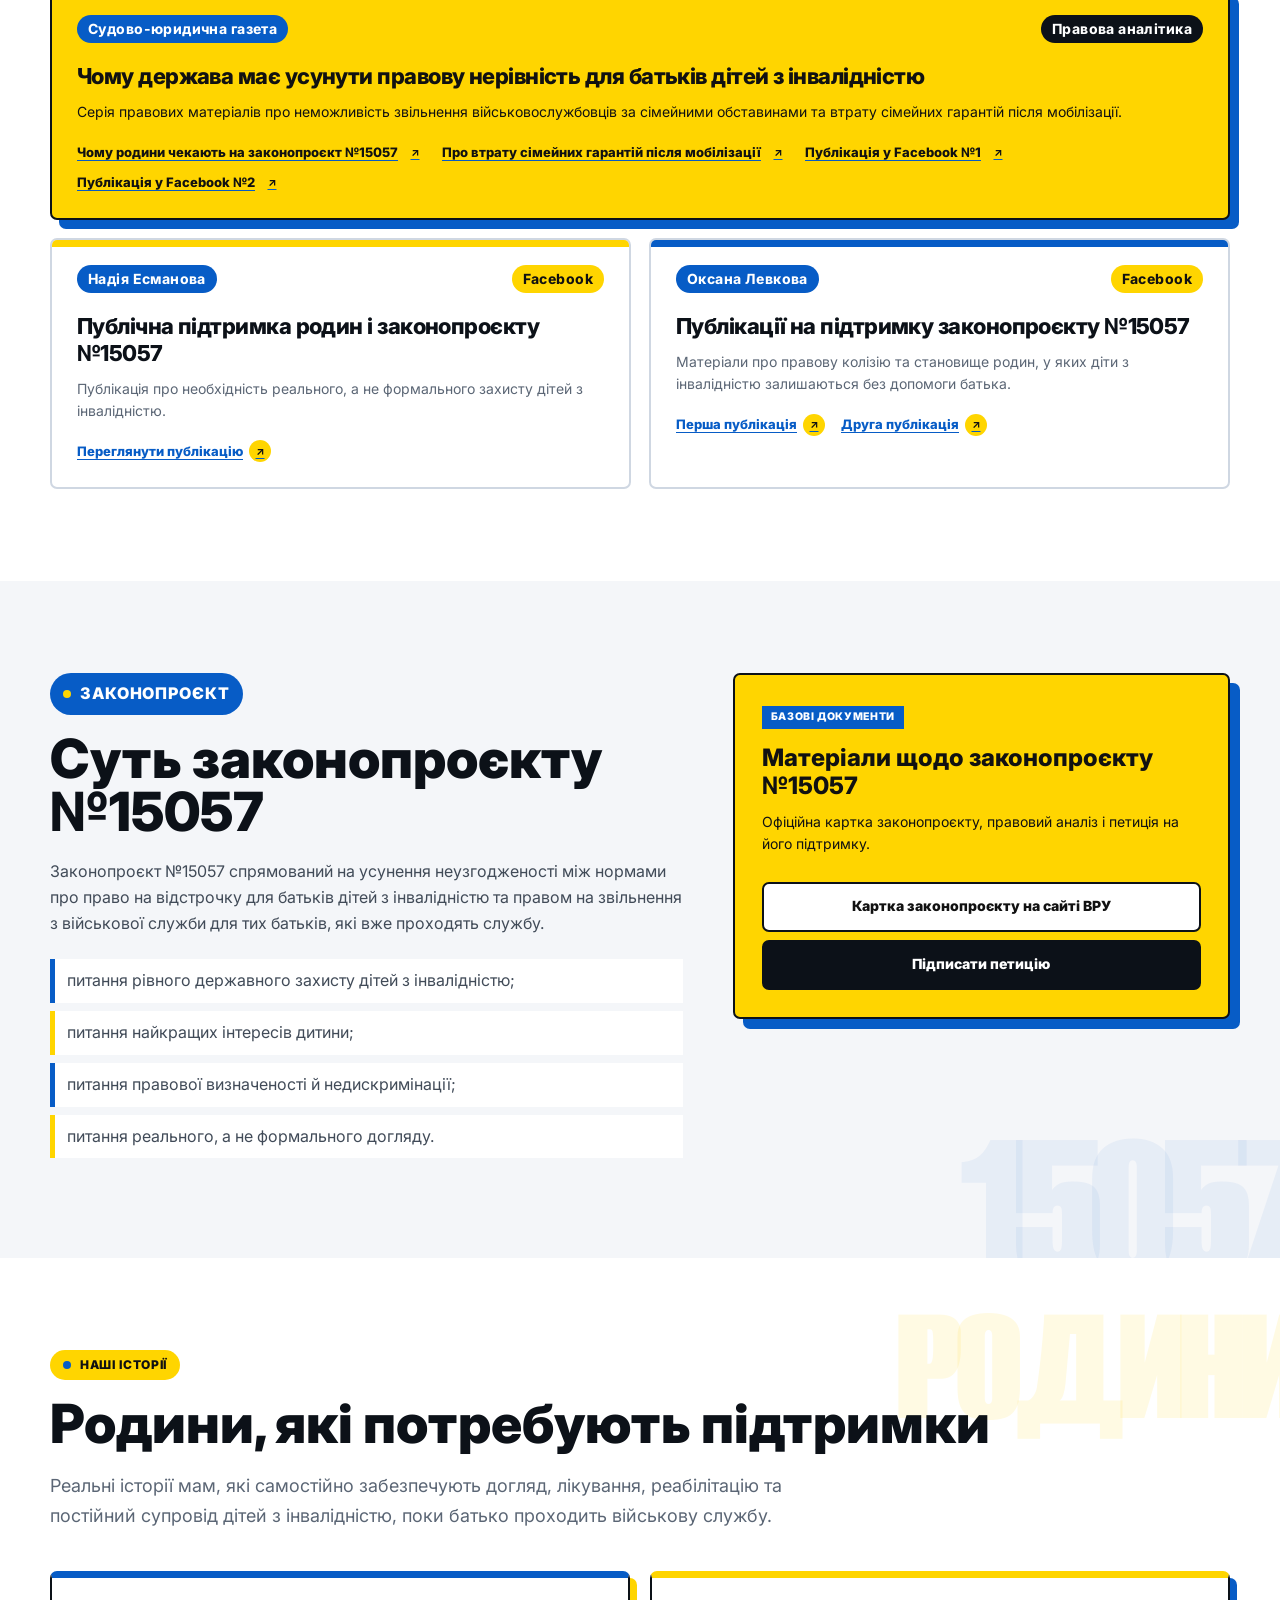
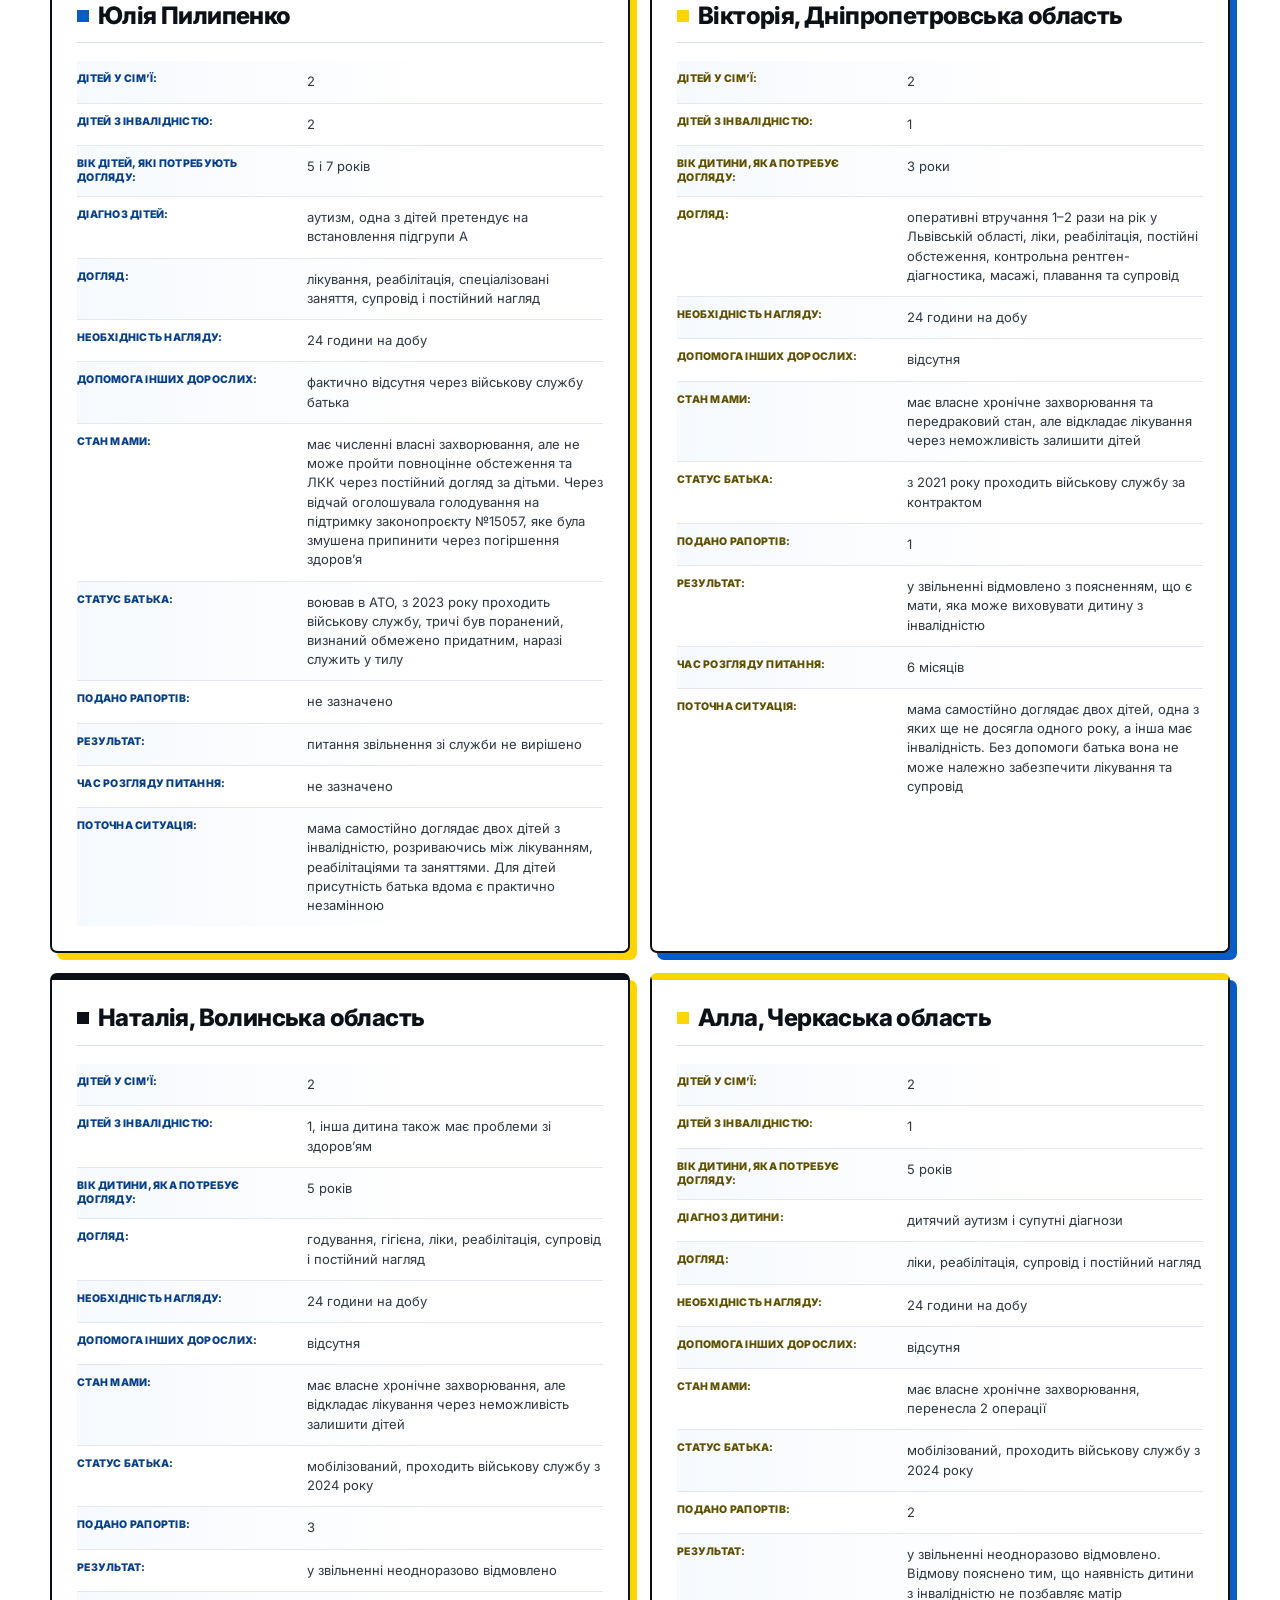
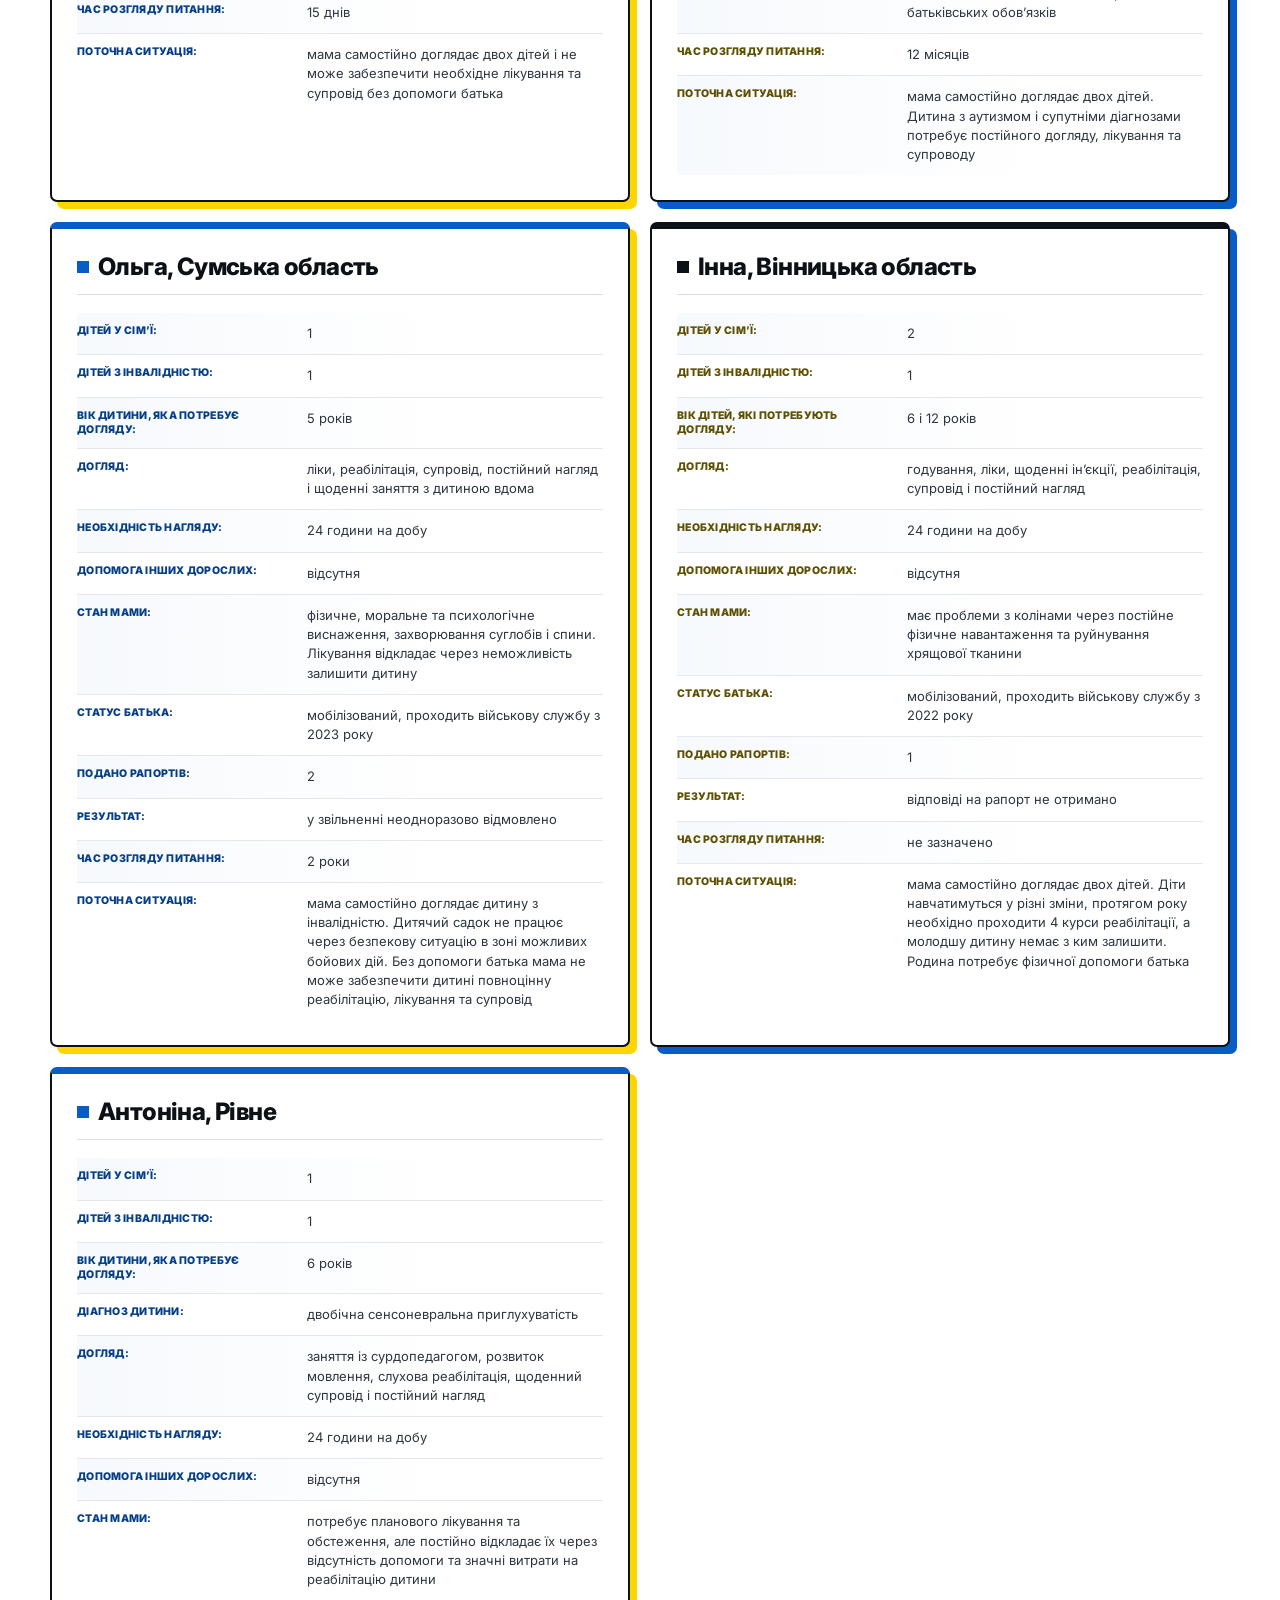
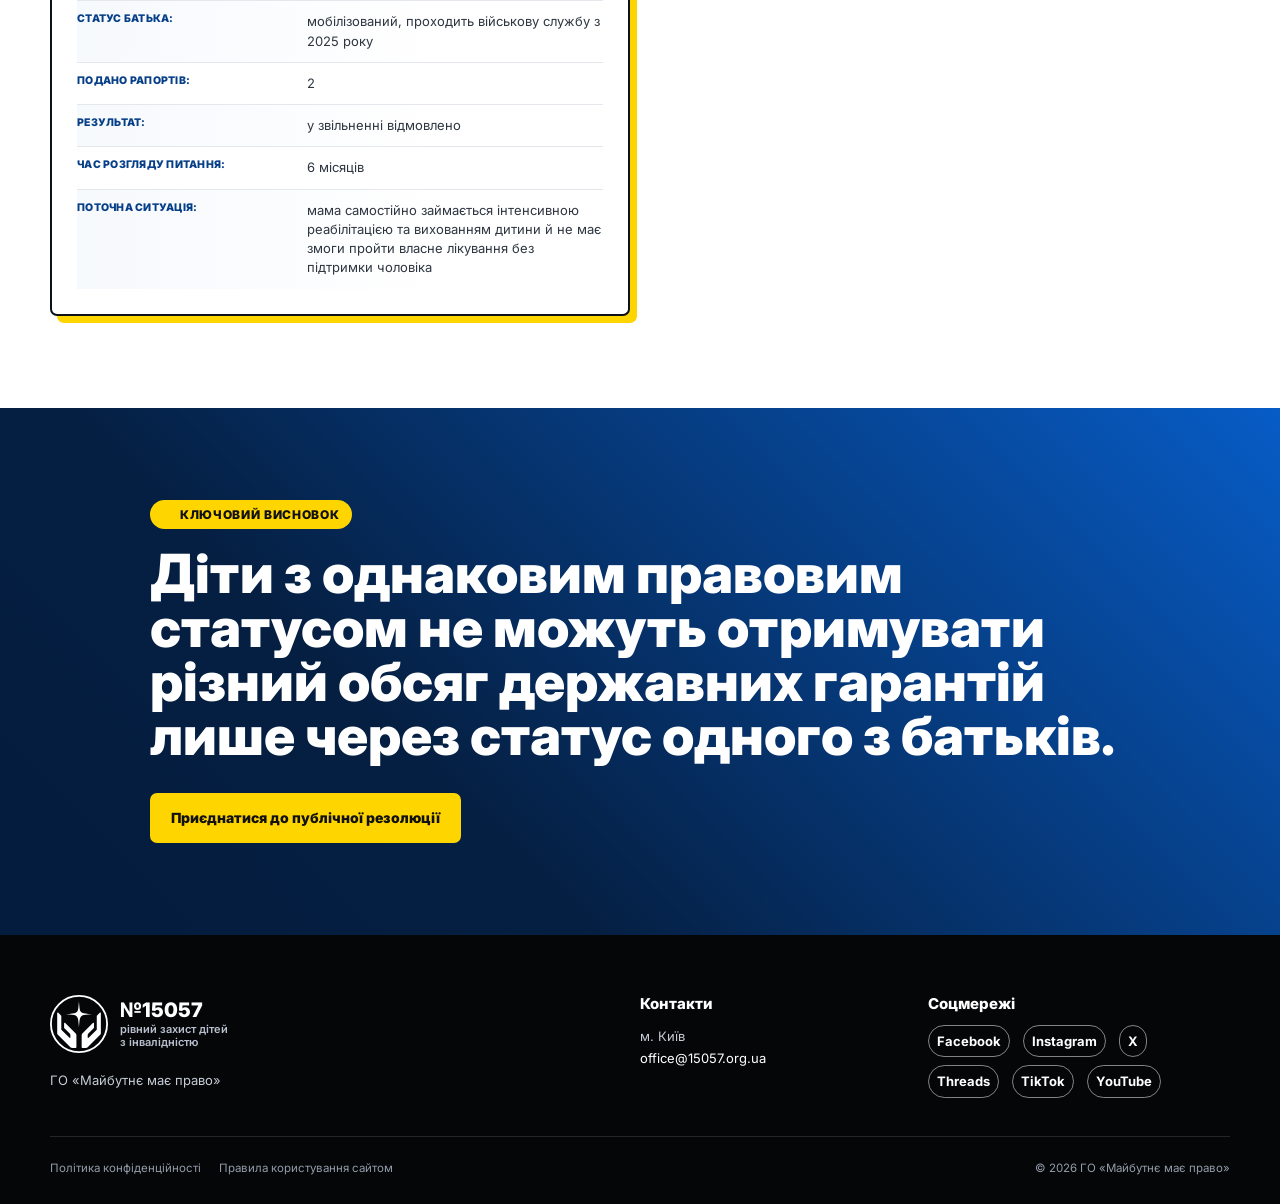
==== commit ccf771c2: "Update index.html" ====
--- a/index.html
+++ b/index.html
@@ -22,7 +22,7 @@
 <meta content="Резолюція та форма приєднання до ініціативи щодо законопроєкту №15057." name="twitter:description"/>
 <meta content="https://15057.org.ua/assets/hero-family.webp" name="twitter:image"/>
   <meta name="facebook-domain-verification" content="3u1ors238sh7xvao89wrvj93m7zm26" />
-<link href="[data-uri]" rel="icon" type="image/svg+xml" sizes="any"/>
+<link href="assets/logo.svg" rel="icon" type="image/svg"/>
   <link rel="canonical" href="https://15057.org.ua/">
 <link rel="alternate" hreflang="uk" href="https://15057.org.ua/">
 <link rel="alternate" hreflang="en" href="https://15057.org.ua/en/">
@@ -73,24 +73,25 @@
 <a href="#about">Про нас</a>
 <a href="#media">Матеріали в медіа</a>
 <a href="#bill">Законопроєкт</a>
+<a href="#stories">Наші історії</a>
 <a class="nav-cta nav-cta-primary" href="https://15057.org.ua/#join">Приєднатися до резолюції</a>
         <a class="nav-cta" href="https://petition.kmu.gov.ua/petitions/10608" target="_blank" rel="noopener">Підписати петицію</a>  
 </nav>
 </div>
 </header>
-<main id="main-content">
+<main>
 <section class="hero section">
 <div class="container hero-grid">
 <div class="hero-copy">
-<p class="eyebrow">№15057 · повертаємо право на звільнення зі служби</p>
+<p class="eyebrow">Публічна експертна зустріч · законопроєкт №15057</p>
 <h1 class="hero-title">
-<span class="hero-title-main">Рівний державний захист</span>
-<span class="hero-title-accent"><mark>дітей з інвалідністю</mark> незалежно від статусу їхніх батьків</span>
+<span class="hero-title-main">Рівний державний захист дітей з інвалідністю</span>
+<span class="hero-title-accent">незалежно від статусу їхніх батьків</span>
 </h1><figure class="hero-mobile-photo"><img alt="Доросла жінка спілкується з дитиною під час розвивального заняття" decoding="async" loading="eager" src="assets/hero-mobile-square.webp"/></figure>
-<p class="lead">Ми повертаємо право на звільнення з військової служби батькам, які виховують дітей з інвалідністю. Об’єднуємо родини й експертів задля ухвалення законопроєкту №15057 та рівного захисту кожної дитини.</p>
+<p class="lead">17.07.2026 відбулося публічне обговорення законопроєкту №15057 за участю родин військовослужбовців, правозахисної, медичної, реабілітаційної, соціальної та експертної спільнот. За результатами зустрічі ми ухвалили спільну резолюцію на підтримку рівного державного захисту дітей з інвалідністю незалежно від статусу їхніх батьків.</p>
 <div class="hero-actions">
-<a class="button primary" href="https://petition.kmu.gov.ua/petitions/10608" target="_blank" rel="noopener">Підписати петицію</a>
-<a class="button secondary" href="#bill">Наша вимога</a>
+<button class="button primary" data-open-modal="resolution-modal" type="button">Читати резолюцію</button>
+<a class="button secondary" href="#join">Приєднатися</a>
 </div>
 <div aria-label="Ключові принципи" class="hero-principles">
 <span><i>01</i> Найкращі інтереси дитини</span>
@@ -98,606 +99,22 @@
 <span><i>03</i> Недискримінація</span>
 </div>
 </div>
-<aside aria-label="Ключовий принцип" class="hero-visual">
+<aside aria-label="Ключовий принцип резолюції" class="hero-visual">
 <div class="hero-card">
 <div class="hero-card-head">
 <b>Ключовий принцип</b>
 </div>
-<blockquote>Дитина з інвалідністю не може отримувати менший обсяг державного захисту лише тому, що один із батьків — уже військовослужбовець.</blockquote>
+<blockquote>Дитина з інвалідністю не може отримувати менший обсяг державного захисту лише тому, що один із батьків – уже військовослужбовець.</blockquote>
 </div>
 </aside>
 </div>
 </section>
-<section class="section current-agenda" id="bill" aria-labelledby="bill-title">
-<span id="now" class="section-anchor" aria-hidden="true"></span>
-<div class="container campaign-layout">
-  <div class="current-agenda-heading">
-    <p class="eyebrow">Проблема та рішення · №15057</p>
-    <h2 id="bill-title">Повертаємо <mark>право на звільнення</mark> зі служби</h2>
-    <p>Дитина потребує догляду й участі батьків незалежно від того, чи проходить хтось із них військову службу. Її потреби мають бути визначальними.</p>
-    <div class="current-agenda-points">
-      <article>
-        <span>01</span>
-        <h3>Що не працює зараз</h3>
-        <p>Батьки дітей з інвалідністю отримують відмови у звільненні зі служби через наявність другого з батьків — навіть коли дитина потребує участі обох.</p>
-      </article>
-      <article>
-        <span>02</span>
-        <h3>Що має змінитися</h3>
-        <p>Діти з однаковим правовим статусом мають отримувати рівний державний захист і реальний, а не формальний догляд — незалежно від статусу їхніх батьків.</p>
-      </article>
-      <article>
-        <span>03</span>
-        <h3>Рішення — законопроєкт №15057</h3>
-        <p>Домагаємося його ухвалення, щоб повернути право на звільнення з військової служби батькам, які виховують дітей з інвалідністю.</p>
-      </article>
-    </div>
-  </div>
-  <aside class="doc-card" aria-labelledby="bill-documents-title">
-    <span>Документи та підтримка</span>
-    <h3 id="bill-documents-title">Від аргументів — до змін у законі</h3>
-    <p>Ознайомтеся із законопроєктом і правовим аналізом. Підтримайте вимогу родин своїм підписом.</p>
-    <a class="button ghost full" href="https://itd.rada.gov.ua/billinfo/Bills/Card/69674" rel="noopener" target="_blank">Законопроєкт на сайті ВРУ</a>
-    <button class="button ghost full" data-open-modal="law-brief-modal" type="button">Прочитати правовий бриф</button>
-    <a class="button secondary full" href="https://petition.kmu.gov.ua/petitions/10608" rel="noopener" target="_blank">Підписати петицію</a>
-  </aside>
-</div>
-</section>
-<section class="section section-soft media-section" id="media">
-  <div class="container">
-    <div class="media-heading">
-    <div>
-    <p class="eyebrow">Про нас говорять</p>
-    <h2>Медіа та історії родин</h2>
-    </div>
-
-    <p class="section-intro">
-      Публікації, інтерв’ю, відеосюжети та матеріали про родини
-      військовослужбовців, які виховують дітей з інвалідністю,
-      і необхідність підтримки законопроєкту №15057.
-    </p>
-    </div>
-    <div class="media-toolbar" hidden>
-      <div class="media-filters" role="group" aria-label="Тип матеріалів">
-        <button type="button" data-media-filter="all" aria-pressed="true">Усі матеріали <span>13</span></button>
-        <button type="button" data-media-filter="article" aria-pressed="false">Статті <span>7</span></button>
-        <button type="button" data-media-filter="video" aria-pressed="false">Відео <span>2</span></button>
-        <button type="button" data-media-filter="social" aria-pressed="false">Публікації <span>4</span></button>
-      </div>
-      <p class="media-count" role="status" aria-live="polite"></p>
-    </div>
-    <div class="media-grid" id="media-results">
-
-      <article class="media-card" data-media-type="social">
-        <a class="media-cover" href="https://www.facebook.com/share/p/1962HYJ2F5/" target="_blank" rel="noopener noreferrer" aria-label="Пані в законі: відкрити публікацію">
-          <span class="media-cover-fallback" aria-hidden="true">Пані в законі</span>
-          <img src="[data-uri]" alt="Прев’ю публікації «Пані в законі»" width="720" height="450" loading="lazy" decoding="async">
-        </a>
-        <div class="media-card-top">
-          <span class="media-outlet">Пані в законі</span>
-          <span class="media-kind">Facebook</span>
-        </div>
-
-        <h3>Публікація про захист прав родин військовослужбовців</h3>
-
-        <p>
-          Матеріал про правову нерівність, із якою стикаються родини,
-          що виховують дітей з інвалідністю.
-        </p>
-
-        <div class="media-links">
-          <a
-            href="https://www.facebook.com/share/p/1962HYJ2F5/"
-            rel="noopener noreferrer"
-            target="_blank"
-          >
-            <span>Переглянути публікацію</span>
-            <b aria-hidden="true">↗</b>
-          </a>
-        </div>
-      </article>
-
-      <article class="media-card" data-media-type="article">
-        <a class="media-cover" href="https://minfin.com.ua/ua/2026/05/14/173827290/" target="_blank" rel="noopener noreferrer" aria-label="Мінфін: відкрити матеріал">
-          <span class="media-cover-fallback" aria-hidden="true">Мінфін</span>
-          <img src="[data-uri]" alt="Фото з матеріалу видання «Мінфін»" width="720" height="450" loading="lazy" decoding="async">
-        </a>
-        <div class="media-card-top">
-          <span class="media-outlet">Мінфін</span>
-          <span class="media-kind">Стаття</span>
-        </div>
-
-        <h3>Матеріал про ситуацію родин та законопроєкт №15057</h3>
-
-        <p>
-          Публікація про проблему нерівного захисту дітей з інвалідністю
-          після мобілізації одного з батьків.
-        </p>
-
-        <div class="media-links">
-          <a
-            href="https://minfin.com.ua/ua/2026/05/14/173827290/"
-            rel="noopener noreferrer"
-            target="_blank"
-          >
-            <span>Читати матеріал</span>
-            <b aria-hidden="true">↗</b>
-          </a>
-        </div>
-      </article>
-
-      <article class="media-card" data-media-type="article">
-        <a class="media-cover" href="https://hromadske.ua/suspilstvo/264101-mama-dvokh-ditey-z-invalidnistiu-oholosyla-holoduvannia-shchob-yiyi-cholovika-zvilnyly-zi-sluzby-iaki-perspektyvy" target="_blank" rel="noopener noreferrer" aria-label="Громадське: відкрити статтю">
-          <span class="media-cover-fallback" aria-hidden="true">hromadske</span>
-          <img src="[data-uri]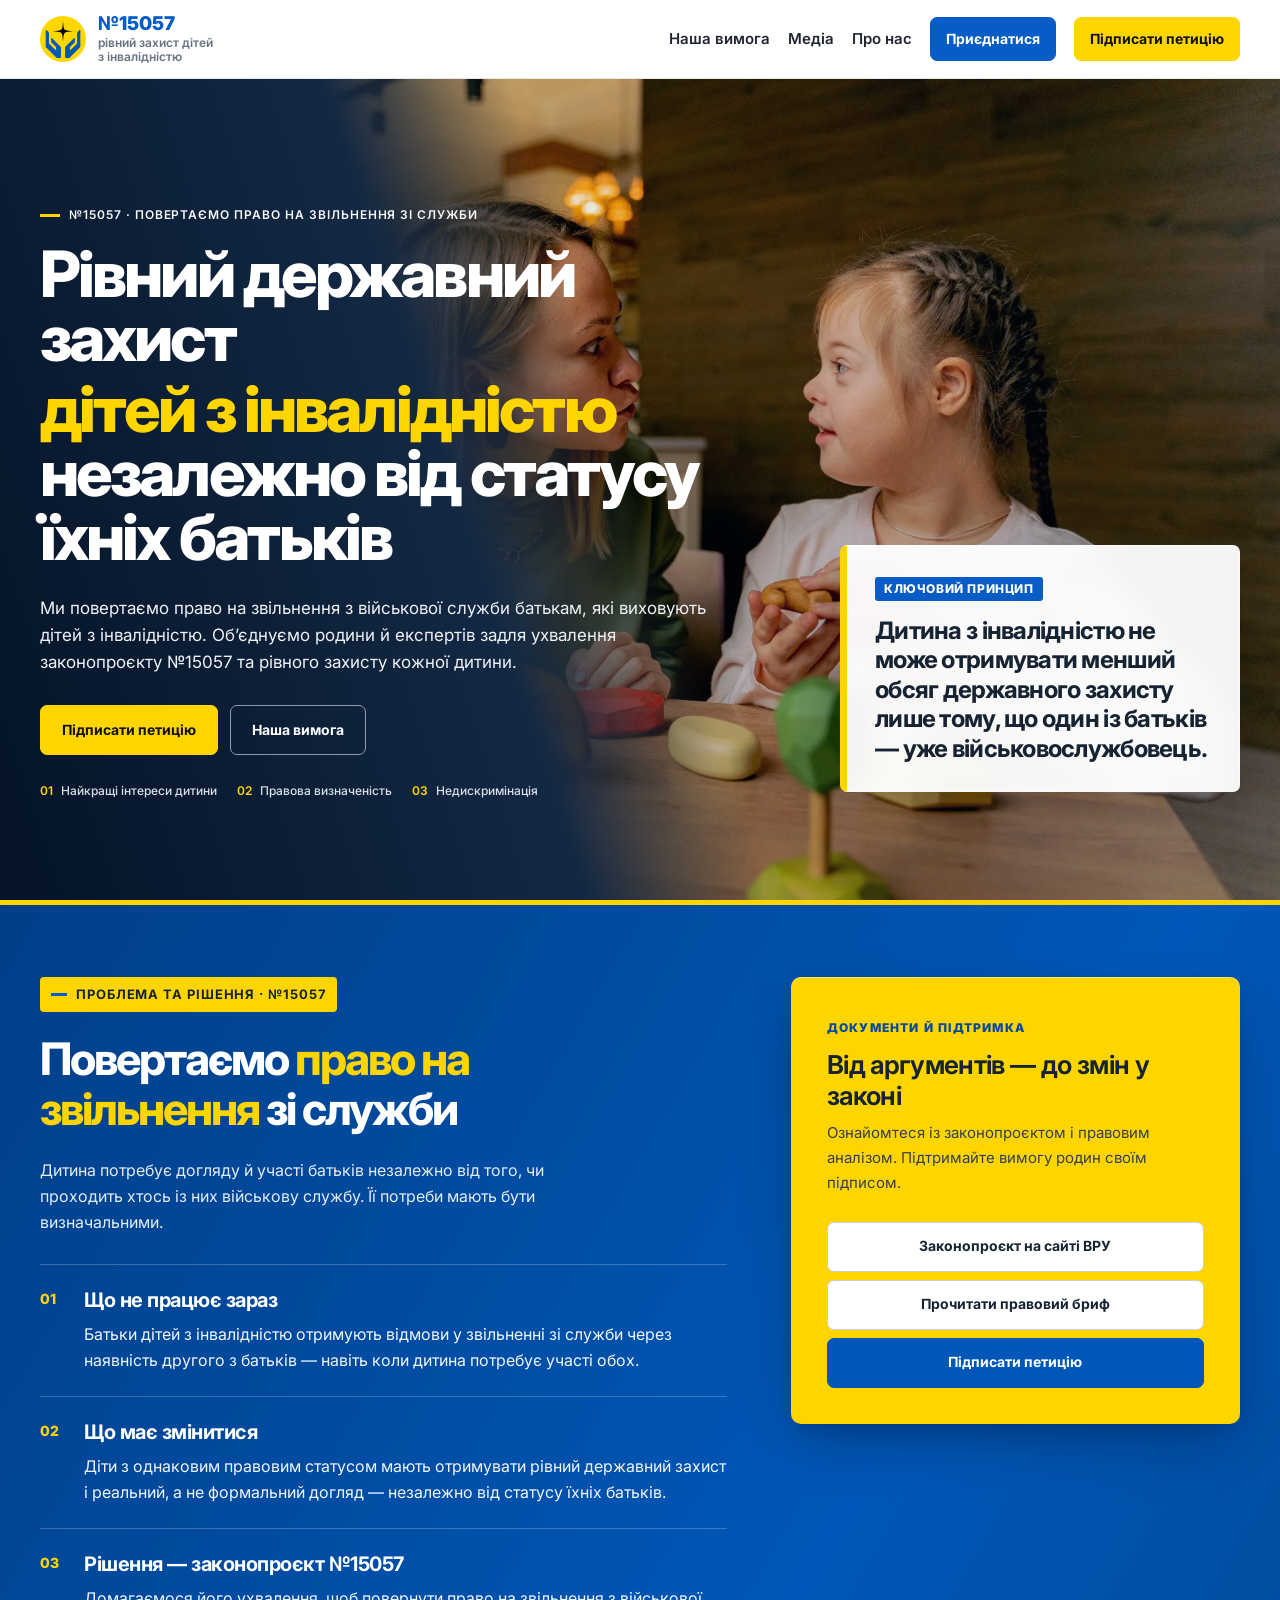
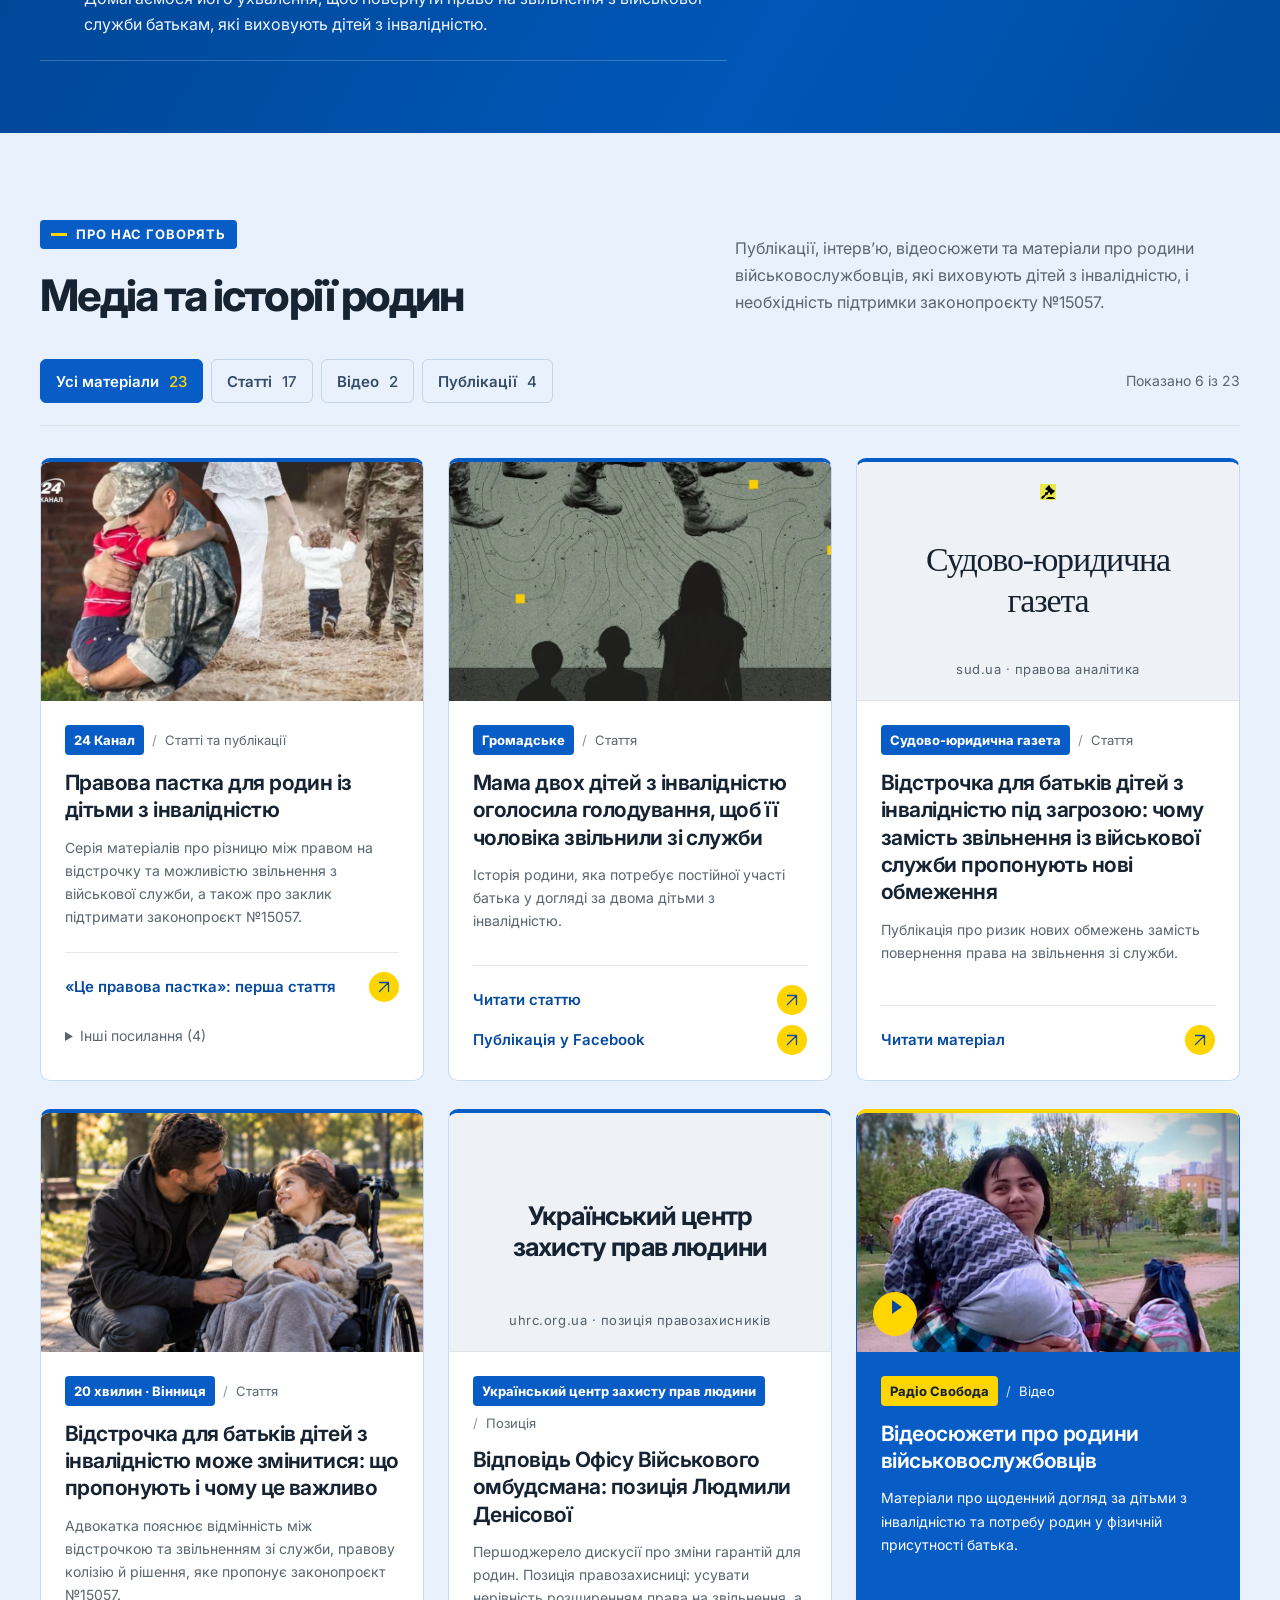
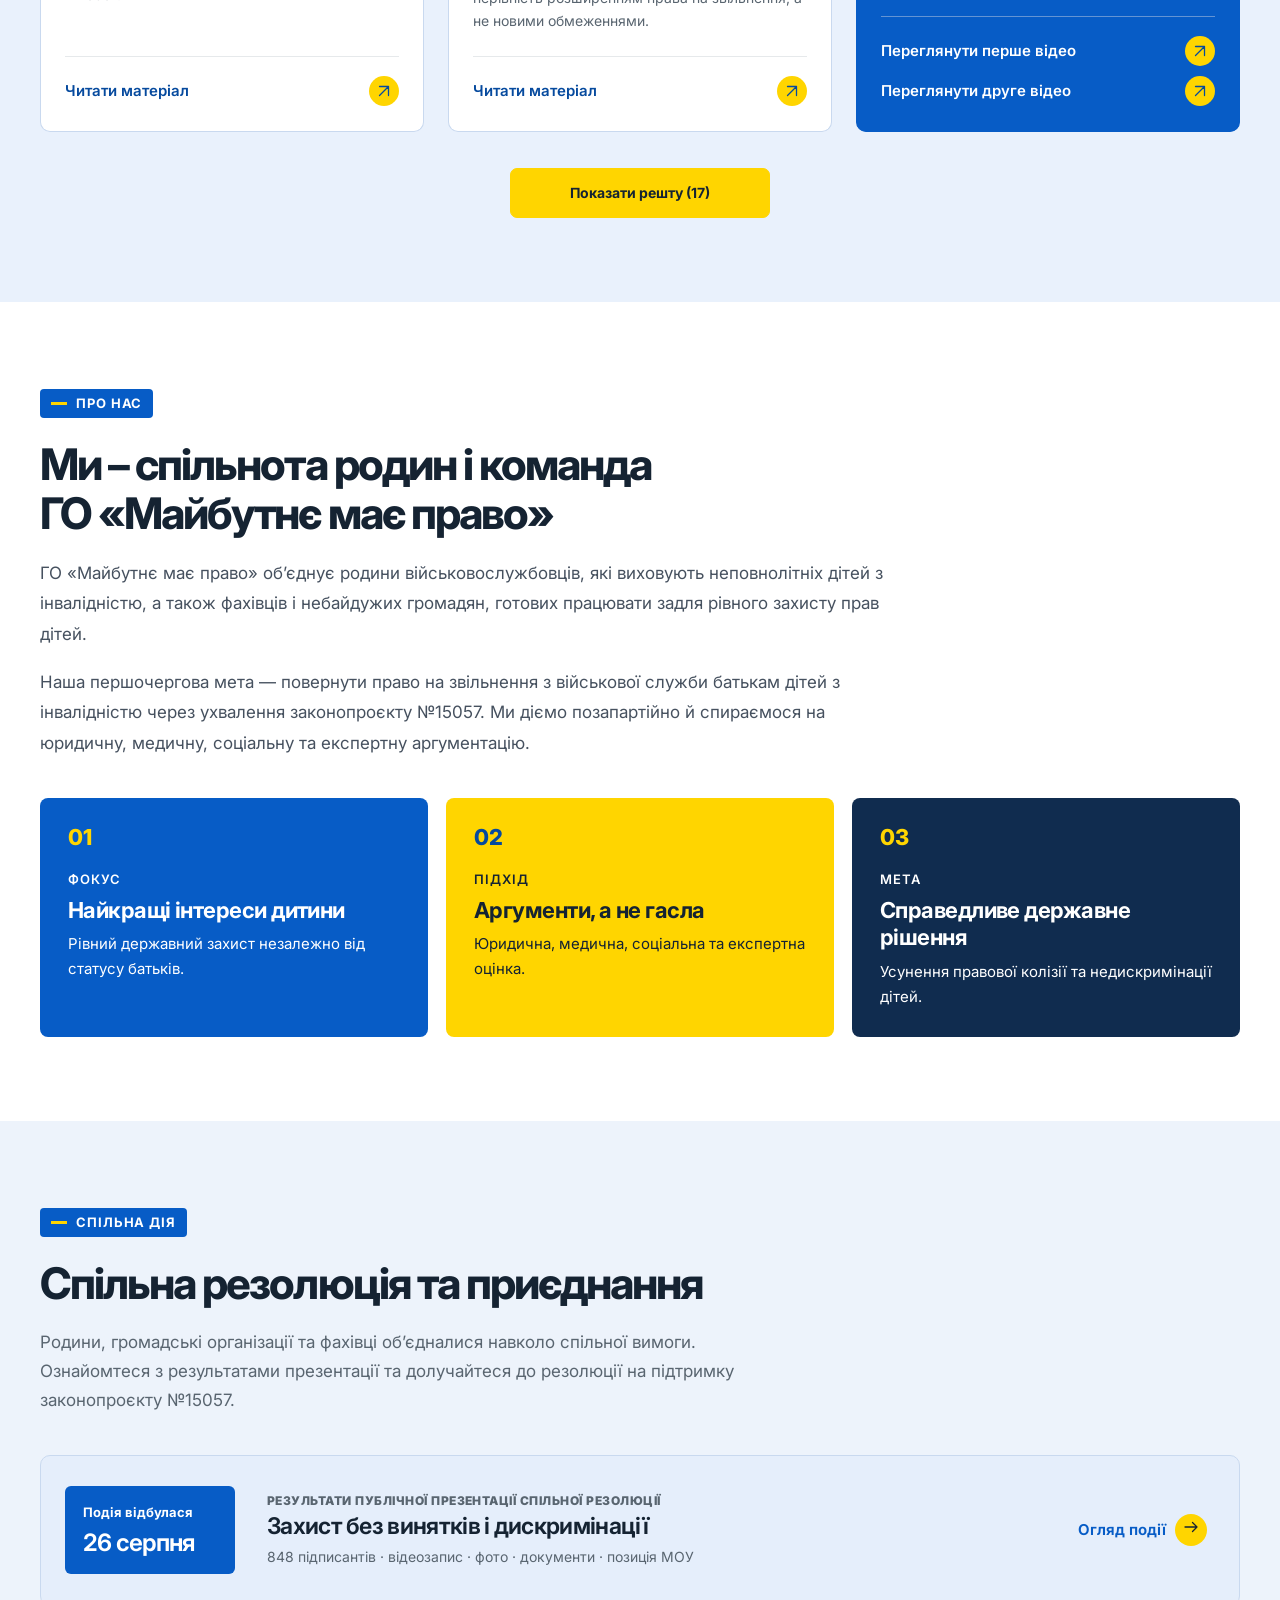
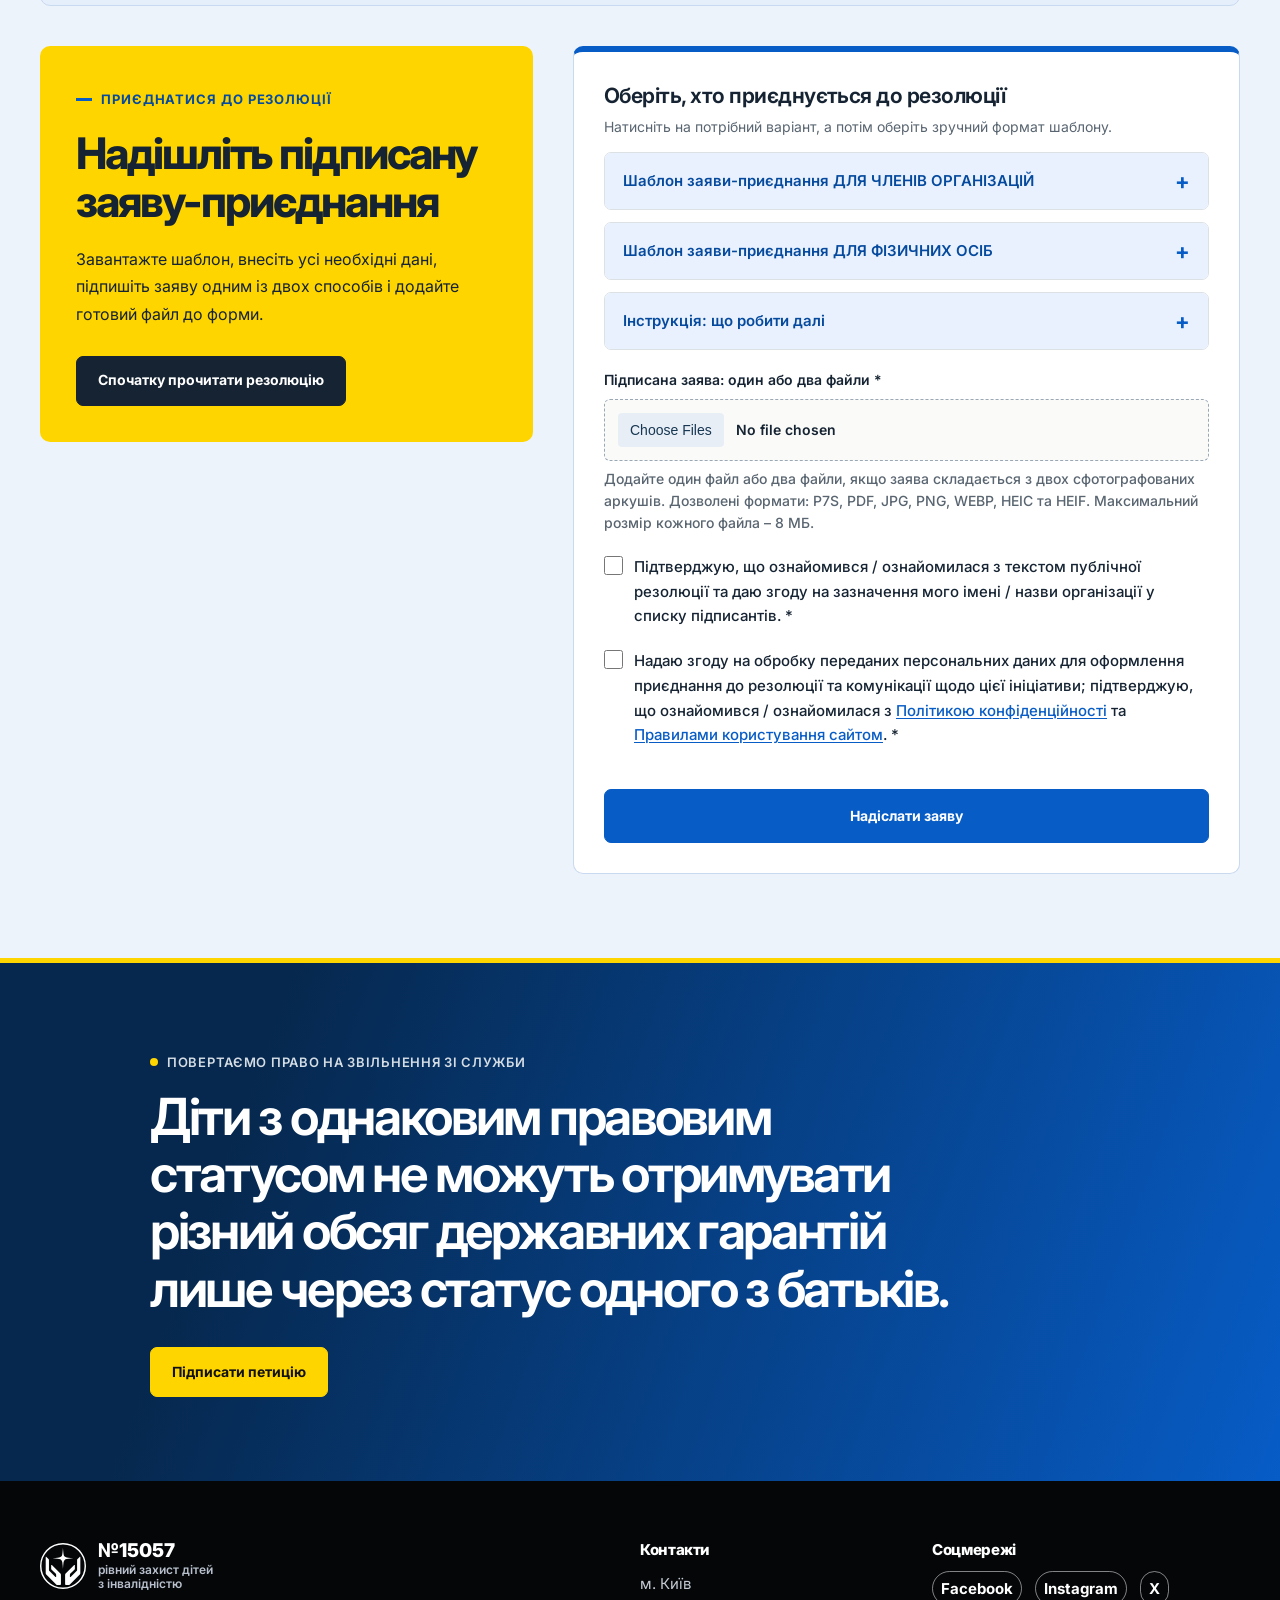
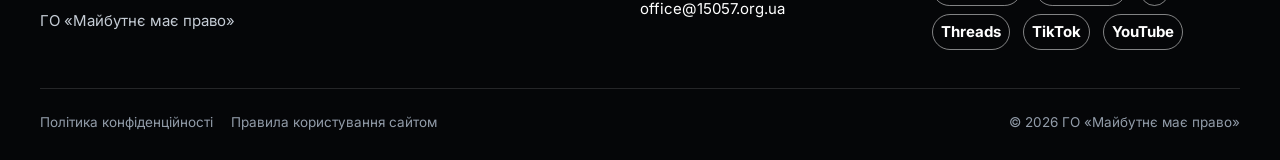
==== commit a53cbaba: "Add files via upload" ====
--- a/index.html
+++ b/index.html
@@ -2,28 +2,28 @@
 
 <html lang="uk">
 <head>
+<meta name="robots" content="noindex, nofollow">
+<script defer src="/preview-mode.js"></script>
 <meta charset="utf-8"/>
 <meta content="width=device-width, initial-scale=1" name="viewport"/>
 <title>Рівний захист дітей з інвалідністю | Законопроєкт №15057</title>
-<meta content="Ініціатива за рівний державний захист дітей з інвалідністю незалежно від статусу їхніх батьків. Резолюція, правовий бриф і форма приєднання щодо законопроєкту №15057." name="description"/>
-<meta content="index, follow, max-image-preview:large" name="robots"/>
+<meta content="Повертаємо право на звільнення з військової служби батькам дітей з інвалідністю. ГО «Майбутнє має право»: законопроєкт №15057, історії родин і способи підтримати ініціативу." name="description"/>
+
 <meta content="#0e2038" name="theme-color"/>
 <link href="https://15057.org.ua/" rel="canonical"/>
 <meta content="uk_UA" property="og:locale"/>
 <meta content="website" property="og:type"/>
 <meta content="ГО «Майбутнє має право» · №15057" property="og:site_name"/>
 <meta content="Рівний державний захист дітей з інвалідністю" property="og:title"/>
-<meta content="Публічна резолюція та ініціатива на підтримку рівного державного захисту дітей з інвалідністю незалежно від статусу їхніх батьків." property="og:description"/>
+<meta content="Повертаємо право на звільнення зі служби батькам дітей з інвалідністю. Підтримайте законопроєкт №15057 та рівний захист дітей незалежно від статусу їхніх батьків." property="og:description"/>
 <meta content="https://15057.org.ua/" property="og:url"/>
 <meta content="https://15057.org.ua/assets/hero-family.webp" property="og:image"/>
 <meta content="Рівний державний захист дітей з інвалідністю" property="og:image:alt"/>
 <meta content="summary_large_image" name="twitter:card"/>
 <meta content="Рівний державний захист дітей з інвалідністю" name="twitter:title"/>
-<meta content="Резолюція та форма приєднання до ініціативи щодо законопроєкту №15057." name="twitter:description"/>
+<meta content="Повертаємо право на звільнення зі служби батькам дітей з інвалідністю. Ініціатива на підтримку законопроєкту №15057." name="twitter:description"/>
 <meta content="https://15057.org.ua/assets/hero-family.webp" name="twitter:image"/>
   <meta name="facebook-domain-verification" content="3u1ors238sh7xvao89wrvj93m7zm26" />
-<link href="assets/logo.svg" rel="icon" type="image/svg"/>
-  <link rel="canonical" href="https://15057.org.ua/">
 <link rel="alternate" hreflang="uk" href="https://15057.org.ua/">
 <link rel="alternate" hreflang="en" href="https://15057.org.ua/en/">
 <link rel="alternate" hreflang="x-default" href="https://15057.org.ua/">
@@ -43,6 +43,36 @@
   </style>
 
   <link rel="stylesheet" href="styles.css">
+  <link rel="stylesheet" href="home-refined.css">
+
+  <!-- Layout changes are scoped to this Ukrainian homepage only. -->
+  <style id="homepage-structure">
+    .home-refined #bill { position: relative; border-top: 5px solid var(--yellow); }
+    .home-refined .section-anchor { position: absolute; top: 0; scroll-margin-top: var(--header-h); }
+    .home-refined .campaign-layout { display: grid; grid-template-columns: minmax(0, 1.3fr) minmax(0, .85fr); gap: 64px; align-items: start; }
+    .home-refined #bill .current-agenda-heading > p:last-of-type { margin-bottom: 28px; }
+    .home-refined #bill .current-agenda-points article { grid-template-columns: 28px minmax(0, 1fr); gap: 8px 16px; padding: 22px 0; }
+    .home-refined #bill .current-agenda-points p { grid-column: 2; color: #f1f5ff; }
+    .home-refined #bill .current-agenda-points h3 { font-size: 20px; }
+    .home-refined #bill :focus-visible { outline-color: var(--yellow); }
+    .home-refined #bill .doc-card :focus-visible { outline-color: var(--blue-dark); }
+    .home-refined #bill .doc-card { position: sticky; top: calc(var(--header-h) + 28px); }
+    .home-refined .resolution-overview { margin-bottom: 32px; }
+    .home-refined #join .event-banner { display: block; border: 1px solid #c9d9ef; border-radius: 10px; margin-bottom: 40px; padding: 20px 24px; }
+    .home-refined #join .event-banner-inner { width: 100%; min-height: 100px; }
+    .home-refined .form-section-intro h3 { max-width: 460px; margin: 0 0 20px; font-size: clamp(32px, 3.4vw, 46px); line-height: 1.12; font-weight: 750; letter-spacing: -.045em; text-wrap: balance; }
+    @media (max-width: 1000px) {
+      .home-refined .campaign-layout { grid-template-columns: 1fr; gap: 36px; }
+      .home-refined #bill .doc-card { position: static; }
+    }
+    @media (max-width: 760px) {
+      .home-refined #join .event-banner { padding: 20px; margin-bottom: 28px; }
+      .home-refined #join .event-banner-inner { padding: 0; }
+      .home-refined #bill .current-agenda-points h3 { font-size: 18px; }
+      .home-refined .form-section-intro h3 { font-size: 34px; }
+    }
+  </style>
+
 
   <noscript>
     <style>
@@ -58,8 +88,11 @@
     });
   </script>
 <script defer="" src="script.js"></script>
+<script defer src="home-refined.js"></script>
+<link rel="icon" type="image/svg+xml" href="/assets/logo.svg">
 </head>
-<body>
+<body class="home-refined">
+<a class="skip-link" href="#main-content">Перейти до змісту</a>
 <header class="site-header" id="top">
 <div class="container nav-wrap">
 <a aria-label="На початок сторінки" class="brand" href="#top">
@@ -70,28 +103,27 @@
 <span></span><span></span><span></span>
 </button>
 <nav aria-label="Головна навігація" class="site-nav">
+<a href="#bill">Наша вимога</a>
+<a href="#media">Медіа</a>
 <a href="#about">Про нас</a>
-<a href="#media">Матеріали в медіа</a>
-<a href="#bill">Законопроєкт</a>
-<a href="#stories">Наші історії</a>
-<a class="nav-cta nav-cta-primary" href="https://15057.org.ua/#join">Приєднатися до резолюції</a>
-        <a class="nav-cta" href="https://petition.kmu.gov.ua/petitions/10608" target="_blank" rel="noopener">Підписати петицію</a>  
+<a class="nav-cta nav-cta-primary" href="#join">Приєднатися</a>
+<a class="nav-cta" href="https://petition.kmu.gov.ua/petitions/10608" target="_blank" rel="noopener">Підписати петицію</a>
 </nav>
 </div>
 </header>
-<main>
+<main id="main-content">
 <section class="hero section">
 <div class="container hero-grid">
 <div class="hero-copy">
-<p class="eyebrow">Публічна експертна зустріч · законопроєкт №15057</p>
+<p class="eyebrow">№15057 · повертаємо право на звільнення зі служби</p>
 <h1 class="hero-title">
-<span class="hero-title-main">Рівний державний захист дітей з інвалідністю</span>
-<span class="hero-title-accent">незалежно від статусу їхніх батьків</span>
+<span class="hero-title-main">Рівний державний захист</span>
+<span class="hero-title-accent"><mark>дітей з інвалідністю</mark> незалежно від статусу їхніх батьків</span>
 </h1><figure class="hero-mobile-photo"><img alt="Доросла жінка спілкується з дитиною під час розвивального заняття" decoding="async" loading="eager" src="assets/hero-mobile-square.webp"/></figure>
-<p class="lead">17.07.2026 відбулося публічне обговорення законопроєкту №15057 за участю родин військовослужбовців, правозахисної, медичної, реабілітаційної, соціальної та експертної спільнот. За результатами зустрічі ми ухвалили спільну резолюцію на підтримку рівного державного захисту дітей з інвалідністю незалежно від статусу їхніх батьків.</p>
+<p class="lead">Ми повертаємо право на звільнення з військової служби батькам, які виховують дітей з інвалідністю. Об’єднуємо родини й експертів задля ухвалення законопроєкту №15057 та рівного захисту кожної дитини.</p>
 <div class="hero-actions">
-<button class="button primary" data-open-modal="resolution-modal" type="button">Читати резолюцію</button>
-<a class="button secondary" href="#join">Приєднатися</a>
+<a class="button primary" href="https://petition.kmu.gov.ua/petitions/10608" target="_blank" rel="noopener">Підписати петицію</a>
+<a class="button secondary" href="#bill">Наша вимога</a>
 </div>
 <div aria-label="Ключові принципи" class="hero-principles">
 <span><i>01</i> Найкращі інтереси дитини</span>
@@ -99,22 +131,768 @@
 <span><i>03</i> Недискримінація</span>
 </div>
 </div>
-<aside aria-label="Ключовий принцип резолюції" class="hero-visual">
+<aside aria-label="Ключовий принцип" class="hero-visual">
 <div class="hero-card">
 <div class="hero-card-head">
 <b>Ключовий принцип</b>
 </div>
-<blockquote>Дитина з інвалідністю не може отримувати менший обсяг державного захисту лише тому, що один із батьків – уже військовослужбовець.</blockquote>
+<blockquote>Дитина з інвалідністю не може отримувати менший обсяг державного захисту лише тому, що один із батьків — уже військовослужбовець.</blockquote>
 </div>
 </aside>
 </div>
 </section>
- <a
+<section class="section current-agenda" id="bill" aria-labelledby="bill-title">
+<span id="now" class="section-anchor" aria-hidden="true"></span>
+<div class="container campaign-layout">
+  <div class="current-agenda-heading">
+    <p class="eyebrow">Проблема та рішення · №15057</p>
+    <h2 id="bill-title">Повертаємо <mark>право на звільнення</mark> зі служби</h2>
+    <p>Дитина потребує догляду й участі батьків незалежно від того, чи проходить хтось із них військову службу. Її потреби мають бути визначальними.</p>
+    <div class="current-agenda-points">
+      <article>
+        <span>01</span>
+        <h3>Що не працює зараз</h3>
+        <p>Батьки дітей з інвалідністю отримують відмови у звільненні зі служби через наявність другого з батьків — навіть коли дитина потребує участі обох.</p>
+      </article>
+      <article>
+        <span>02</span>
+        <h3>Що має змінитися</h3>
+        <p>Діти з однаковим правовим статусом мають отримувати рівний державний захист і реальний, а не формальний догляд — незалежно від статусу їхніх батьків.</p>
+      </article>
+      <article>
+        <span>03</span>
+        <h3>Рішення — законопроєкт №15057</h3>
+        <p>Домагаємося його ухвалення, щоб повернути право на звільнення з військової служби батькам, які виховують дітей з інвалідністю.</p>
+      </article>
+    </div>
+  </div>
+  <aside class="doc-card" aria-labelledby="bill-documents-title">
+    <span>Документи й підтримка</span>
+    <h3 id="bill-documents-title">Від аргументів — до змін у законі</h3>
+    <p>Ознайомтеся із законопроєктом і правовим аналізом. Підтримайте вимогу родин своїм підписом.</p>
+    <a class="button ghost full" href="https://itd.rada.gov.ua/billinfo/Bills/Card/69674" rel="noopener" target="_blank">Законопроєкт на сайті ВРУ</a>
+    <button class="button ghost full" data-open-modal="law-brief-modal" type="button">Прочитати правовий бриф</button>
+    <a class="button secondary full" href="https://petition.kmu.gov.ua/petitions/10608" rel="noopener" target="_blank">Підписати петицію</a>
+  </aside>
+</div>
+</section>
+<section class="section section-soft media-section" id="media">
+  <div class="container">
+    <div class="media-heading">
+    <div>
+    <p class="eyebrow">Про нас говорять</p>
+    <h2>Медіа та історії родин</h2>
+    </div>
+
+    <p class="section-intro">
+      Публікації, інтерв’ю, відеосюжети та матеріали про родини
+      військовослужбовців, які виховують дітей з інвалідністю,
+      і необхідність підтримки законопроєкту №15057.
+    </p>
+    </div>
+    <div class="media-toolbar" hidden>
+      <div class="media-filters" role="group" aria-label="Тип матеріалів">
+        <button type="button" data-media-filter="all" aria-pressed="true">Усі матеріали <span>23</span></button>
+        <button type="button" data-media-filter="article" aria-pressed="false">Статті <span>17</span></button>
+        <button type="button" data-media-filter="video" aria-pressed="false">Відео <span>2</span></button>
+        <button type="button" data-media-filter="social" aria-pressed="false">Публікації <span>4</span></button>
+      </div>
+      <p class="media-count" role="status" aria-live="polite"></p>
+    </div>
+    <div class="media-grid" id="media-results">
+
+      <article class="media-card media-card-wide" data-media-type="article">
+        <a class="media-cover" href="https://24tv.ua/law/tse-pravova-pastka-chomu-rodini-osoblivimi-ditmi-ne-mozhut-povernuti_n3095006" target="_blank" rel="noopener noreferrer" aria-label="24 Канал: відкрити статтю">
+          <span class="media-cover-fallback" aria-hidden="true">24 Канал</span>
+          <img src="assets/media/24tv.webp" alt="Фото з матеріалу 24 Каналу про правову нерівність" width="720" height="450" loading="lazy" decoding="async">
+        </a>
+        <div class="media-card-top">
+          <span class="media-outlet">24 Канал</span>
+          <span class="media-kind">Статті та публікації</span>
+        </div>
+
+        <h3>Правова пастка для родин із дітьми з інвалідністю</h3>
+
+        <p>
+          Серія матеріалів про різницю між правом на відстрочку
+          та можливістю звільнення з військової служби,
+          а також про заклик підтримати законопроєкт №15057.
+        </p>
+
+        <div class="media-links">
+          <a
+            href="https://24tv.ua/law/tse-pravova-pastka-chomu-rodini-osoblivimi-ditmi-ne-mozhut-povernuti_n3095006"
+            rel="noopener noreferrer"
+            target="_blank"
+          >
+            <span>«Це правова пастка»: перша стаття</span>
+            <b aria-hidden="true">↗</b>
+          </a>
+
+          <a
+            href="https://24tv.ua/law/verhovnu-radu-zaklikayut-uhvaliti-zakonoproyekt-15057-shho-kazhut_n3109324"
+            rel="noopener noreferrer"
+            target="_blank"
+          >
+            <span>Заклик ухвалити законопроєкт №15057</span>
+            <b aria-hidden="true">↗</b>
+          </a>
+
+          <a
+            href="https://www.facebook.com/share/p/1NMh7XBr1J/"
+            rel="noopener noreferrer"
+            target="_blank"
+          >
+            <span>Публікація у Facebook №1</span>
+            <b aria-hidden="true">↗</b>
+          </a>
+
+          <a
+            href="https://www.facebook.com/share/p/1EkaJLdx1A/"
+            rel="noopener noreferrer"
+            target="_blank"
+          >
+            <span>Публікація у Facebook №2</span>
+            <b aria-hidden="true">↗</b>
+          </a>
+
+          <a
+            href="https://www.facebook.com/share/p/1H12AnJFvg/"
+            rel="noopener noreferrer"
+            target="_blank"
+          >
+            <span>Публікація у Facebook №3</span>
+            <b aria-hidden="true">↗</b>
+          </a>
+        </div>
+      </article>
+
+      <article class="media-card" data-media-type="article">
+        <a class="media-cover" href="https://hromadske.ua/suspilstvo/264101-mama-dvokh-ditey-z-invalidnistiu-oholosyla-holoduvannia-shchob-yiyi-cholovika-zvilnyly-zi-sluzby-iaki-perspektyvy" target="_blank" rel="noopener noreferrer" aria-label="Громадське: відкрити статтю">
+          <span class="media-cover-fallback" aria-hidden="true">hromadske</span>
+          <img src="assets/media/hromadske.webp" alt="Фото з історії родини у виданні hromadske" width="720" height="450" loading="lazy" decoding="async">
+        </a>
+        <div class="media-card-top">
+          <span class="media-outlet">Громадське</span>
+          <span class="media-kind">Стаття</span>
+        </div>
+
+        <h3>
+          Мама двох дітей з інвалідністю оголосила голодування,
+          щоб її чоловіка звільнили зі служби
+        </h3>
+
+        <p>
+          Історія родини, яка потребує постійної участі батька
+          у догляді за двома дітьми з інвалідністю.
+        </p>
+
+        <div class="media-links">
+          <a
+            href="https://hromadske.ua/suspilstvo/264101-mama-dvokh-ditey-z-invalidnistiu-oholosyla-holoduvannia-shchob-yiyi-cholovika-zvilnyly-zi-sluzby-iaki-perspektyvy"
+            rel="noopener noreferrer"
+            target="_blank"
+          >
+            <span>Читати статтю</span>
+            <b aria-hidden="true">↗</b>
+          </a>
+
+          <a
+            href="https://www.facebook.com/share/p/194J1foiYF/"
+            rel="noopener noreferrer"
+            target="_blank"
+          >
+            <span>Публікація у Facebook</span>
+            <b aria-hidden="true">↗</b>
+          </a>
+        </div>
+      </article>
+
+      <article class="media-card" data-media-type="article">
+        <a class="media-cover media-cover-brand" href="https://sud.ua/uk/news/publication/374675-vidstrochka-dlia-batkiv-ditei-z-invalidnistiu-pid-zahrozoiu-chomu-zamist-zvilnennia-iz-viiskovoi-sluzhby-proponuiut-novi-obmezhennia" target="_blank" rel="noopener noreferrer" aria-label="Судово-юридична газета: відкрити матеріал">
+          <img class="media-source-icon" src="assets/media/sud-logo.png" alt="" width="16" height="16" loading="lazy"><span class="media-cover-fallback">Судово-юридична<br>газета</span>
+          <span class="media-brand-domain" aria-hidden="true">sud.ua · правова аналітика</span>
+        </a>
+        <div class="media-card-top">
+          <span class="media-outlet">Судово-юридична газета</span>
+          <span class="media-kind">Стаття</span>
+        </div>
+        <h3>Відстрочка для батьків дітей з інвалідністю під загрозою: чому замість звільнення із військової служби пропонують нові обмеження</h3>
+        <p>Публікація про ризик нових обмежень замість повернення права на звільнення зі служби.</p>
+        <div class="media-links">
+          <a href="https://sud.ua/uk/news/publication/374675-vidstrochka-dlia-batkiv-ditei-z-invalidnistiu-pid-zahrozoiu-chomu-zamist-zvilnennia-iz-viiskovoi-sluzhby-proponuiut-novi-obmezhennia" rel="noopener noreferrer" target="_blank"><span>Читати матеріал</span><b aria-hidden="true">↗</b></a>
+        </div>
+      </article>
+
+      <article class="media-card" data-media-type="article">
+        <a class="media-cover" href="https://vn.20minut.ua/Podii/vidstrochka-dlya-batkiv-ditey-z-invalidnistyu-mozhe-zminitisya-scho-pr-12010057.html" target="_blank" rel="noopener noreferrer" aria-label="20 хвилин · Вінниця: відкрити матеріал">
+          <span class="media-cover-fallback" aria-hidden="true">20 хвилин · Вінниця</span>
+          <img src="assets/media/october-20min.jpg" alt="Обкладинка матеріалу: 20 хвилин · Вінниця" width="720" height="450" loading="lazy" decoding="async">
+        </a>
+        <div class="media-card-top">
+          <span class="media-outlet">20 хвилин · Вінниця</span>
+          <span class="media-kind">Стаття</span>
+        </div>
+        <h3>Відстрочка для батьків дітей з інвалідністю може змінитися: що пропонують і чому це важливо</h3>
+        <p>Адвокатка пояснює відмінність між відстрочкою та звільненням зі служби, правову колізію й рішення, яке пропонує законопроєкт №15057.</p>
+        <div class="media-links">
+          <a href="https://vn.20minut.ua/Podii/vidstrochka-dlya-batkiv-ditey-z-invalidnistyu-mozhe-zminitisya-scho-pr-12010057.html" rel="noopener noreferrer" target="_blank"><span>Читати матеріал</span><b aria-hidden="true">↗</b></a>
+        </div>
+      </article>
+
+      <article class="media-card" data-media-type="article">
+        <a class="media-cover media-cover-brand" href="https://uhrc.org.ua/%d0%bd%d0%b0%d1%88%d1%96-%d0%bd%d0%be%d0%b2%d0%b8%d0%bd%d0%b8/%d0%b2%d1%96%d0%b4%d1%81%d1%82%d1%80%d0%be%d1%87%d0%ba%d0%b8-%d0%b2%d1%96%d0%b4-%d0%bc%d0%be%d0%b1%d1%96%d0%bb%d1%96%d0%b7%d0%b0%d1%86%d1%96%d1%97-%d0%b4%d0%bb%d1%8f-%d1%80%d0%be%d0%b4%d0%b8%d0%bd/" target="_blank" rel="noopener noreferrer" aria-label="Український центр захисту прав людини: відкрити матеріал">
+          <span class="media-cover-fallback media-publisher-title">Український центр<br>захисту прав людини</span>
+          <span class="media-brand-domain" aria-hidden="true">uhrc.org.ua · позиція правозахисників</span>
+        </a>
+        <div class="media-card-top">
+          <span class="media-outlet">Український центр захисту прав людини</span>
+          <span class="media-kind">Позиція</span>
+        </div>
+        <h3>Відповідь Офісу Військового омбудсмана: позиція Людмили Денісової</h3>
+        <p>Першоджерело дискусії про зміни гарантій для родин. Позиція правозахисниці: усувати нерівність розширенням права на звільнення, а не новими обмеженнями.</p>
+        <div class="media-links">
+          <a href="https://uhrc.org.ua/%d0%bd%d0%b0%d1%88%d1%96-%d0%bd%d0%be%d0%b2%d0%b8%d0%bd%d0%b8/%d0%b2%d1%96%d0%b4%d1%81%d1%82%d1%80%d0%be%d1%87%d0%ba%d0%b8-%d0%b2%d1%96%d0%b4-%d0%bc%d0%be%d0%b1%d1%96%d0%bb%d1%96%d0%b7%d0%b0%d1%86%d1%96%d1%97-%d0%b4%d0%bb%d1%8f-%d1%80%d0%be%d0%b4%d0%b8%d0%bd/" rel="noopener noreferrer" target="_blank"><span>Читати матеріал</span><b aria-hidden="true">↗</b></a>
+        </div>
+      </article>
+
+      <article class="media-card" data-media-type="video">
+        <a class="media-cover media-cover-video" href="https://www.facebook.com/reel/977636208365276" target="_blank" rel="noopener noreferrer" aria-label="Радіо Свобода: переглянути відео">
+          <span class="media-cover-fallback" aria-hidden="true">Радіо Свобода</span>
+          <img src="assets/media/svoboda.webp" alt="Кадр із сюжету «Радіо Свобода»" width="720" height="450" loading="lazy" decoding="async">
+          <span class="media-play" aria-hidden="true">▶</span>
+        </a>
+        <div class="media-card-top">
+          <span class="media-outlet">Радіо Свобода</span>
+          <span class="media-kind">Відео</span>
+        </div>
+
+        <h3>Відеосюжети про родини військовослужбовців</h3>
+
+        <p>
+          Матеріали про щоденний догляд за дітьми з інвалідністю
+          та потребу родин у фізичній присутності батька.
+        </p>
+
+        <div class="media-links">
+          <a
+            href="https://www.facebook.com/reel/977636208365276"
+            rel="noopener noreferrer"
+            target="_blank"
+          >
+            <span>Переглянути перше відео</span>
+            <b aria-hidden="true">↗</b>
+          </a>
+
+          <a
+            href="https://www.facebook.com/share/r/1LBZR3vjsb/"
+            rel="noopener noreferrer"
+            target="_blank"
+          >
+            <span>Переглянути друге відео</span>
+            <b aria-hidden="true">↗</b>
+          </a>
+        </div>
+      </article>
+
+      <article class="media-card" data-media-type="article">
+        <a class="media-cover media-cover-brand" href="https://sud.ua/uk/news/publication/375091-vidstrochka-dlia-batkiv-ditei-z-invalidnistiu-pid-pytanniam-tiahar-mobilizatsii-khochut-pereklasty-na-tiazhkokhvorykh-ditei" target="_blank" rel="noopener noreferrer" aria-label="Судово-юридична газета: відкрити матеріал">
+          <img class="media-source-icon" src="assets/media/sud-logo.png" alt="" width="16" height="16" loading="lazy"><span class="media-cover-fallback">Судово-юридична<br>газета</span>
+          <span class="media-brand-domain" aria-hidden="true">sud.ua · права дитини</span>
+        </a>
+        <div class="media-card-top">
+          <span class="media-outlet">Судово-юридична газета</span>
+          <span class="media-kind">Стаття</span>
+        </div>
+        <h3>Відстрочка для батьків дітей з інвалідністю під питанням: тягар мобілізації хочуть перекласти на тяжкохворих дітей</h3>
+        <p>Матеріал про ризики для дітей з інвалідністю в дискусії щодо зміни сімейних гарантій.</p>
+        <div class="media-links">
+          <a href="https://sud.ua/uk/news/publication/375091-vidstrochka-dlia-batkiv-ditei-z-invalidnistiu-pid-pytanniam-tiahar-mobilizatsii-khochut-pereklasty-na-tiazhkokhvorykh-ditei" rel="noopener noreferrer" target="_blank"><span>Читати матеріал</span><b aria-hidden="true">↗</b></a>
+        </div>
+      </article>
+
+      <article class="media-card media-card-wide" data-media-type="article">
+        <a class="media-cover media-cover-brand" href="https://sud.ua/uk/news/publication/366056-batky-tiazhkokhvorykh-ditei-ne-mozhut-zvilnytysia-z-armii-chomu-rodyny-chekaiut-na-zakonoproiekt-15057" target="_blank" rel="noopener noreferrer" aria-label="Судово-юридична газета: відкрити матеріал">
+          <img class="media-source-icon" src="assets/media/sud-logo.png" alt="" width="16" height="16" loading="lazy">
+          <span class="media-cover-fallback">Судово-юридична<br>газета</span>
+          <span class="media-brand-domain" aria-hidden="true">sud.ua · правова аналітика</span>
+        </a>
+        <div class="media-card-top">
+          <span class="media-outlet">Судово-юридична газета</span>
+          <span class="media-kind">Правова аналітика</span>
+        </div>
+
+        <h3>
+          Чому держава має усунути правову нерівність для батьків
+          дітей з інвалідністю
+        </h3>
+
+        <p>
+          Серія правових матеріалів про неможливість звільнення
+          військовослужбовців за сімейними обставинами та втрату
+          сімейних гарантій після мобілізації.
+        </p>
+
+        <div class="media-links">
+          <a
+            href="https://sud.ua/uk/news/publication/366056-batky-tiazhkokhvorykh-ditei-ne-mozhut-zvilnytysia-z-armii-chomu-rodyny-chekaiut-na-zakonoproiekt-15057"
+            rel="noopener noreferrer"
+            target="_blank"
+          >
+            <span>Чому родини чекають на законопроєкт №15057</span>
+            <b aria-hidden="true">↗</b>
+          </a>
+
+          <a
+            href="https://sud.ua/uk/news/publication/366865-batky-ditei-z-invalidnistiu-pislia-mobilizatsii-vtrachaiut-pravo-na-simeini-harantii-chomu-derzhava-maie-usunuty-pravovu-nerivnist"
+            rel="noopener noreferrer"
+            target="_blank"
+          >
+            <span>Про втрату сімейних гарантій після мобілізації</span>
+            <b aria-hidden="true">↗</b>
+          </a>
+
+          <a
+            href="https://www.facebook.com/share/p/1H5HfkbJh3/"
+            rel="noopener noreferrer"
+            target="_blank"
+          >
+            <span>Публікація у Facebook №1</span>
+            <b aria-hidden="true">↗</b>
+          </a>
+
+          <a
+            href="https://www.facebook.com/share/p/184mcPNgMf/"
+            rel="noopener noreferrer"
+            target="_blank"
+          >
+            <span>Публікація у Facebook №2</span>
+            <b aria-hidden="true">↗</b>
+          </a>
+        </div>
+      </article>
+
+      <article class="media-card" data-media-type="article">
+        <a class="media-cover" href="https://suspilne.media/cherkasy/1320993-a-na-mezi-povnogo-visnazenna-cerkasanka-prosit-dozvoliti-zvilnati-vid-sluzbi-batkiv-ditej-z-invalidnistu/" target="_blank" rel="noopener noreferrer" aria-label="Суспільне Черкаси: відкрити статтю">
+          <span class="media-cover-fallback" aria-hidden="true">Суспільне<br>Черкаси</span>
+          <img src="assets/media/suspilne.webp" alt="Фото з репортажу Суспільне Черкаси" width="720" height="450" loading="lazy" decoding="async">
+        </a>
+        <div class="media-card-top">
+          <span class="media-outlet">Суспільне Черкаси</span>
+          <span class="media-kind">Стаття</span>
+        </div>
+
+        <h3>
+          «Я на межі повного виснаження»: черкащанка просить дозволити
+          звільняти від служби батьків дітей з інвалідністю
+        </h3>
+
+        <p>
+          Історія мами, яка самостійно забезпечує лікування,
+          реабілітацію та постійний догляд за дітьми.
+        </p>
+
+        <div class="media-links">
+          <a
+            href="https://suspilne.media/cherkasy/1320993-a-na-mezi-povnogo-visnazenna-cerkasanka-prosit-dozvoliti-zvilnati-vid-sluzbi-batkiv-ditej-z-invalidnistu/"
+            rel="noopener noreferrer"
+            target="_blank"
+          >
+            <span>Читати статтю</span>
+            <b aria-hidden="true">↗</b>
+          </a>
+        </div>
+      </article>
+
+      <article class="media-card" data-media-type="article">
+        <a class="media-cover" href="https://kp.ua/ua/politics/a737276-prizov-batkiv-ditej-z-invalidnistju-shcho-khochut-zminiti-v-pravilakh-mobilizatsiji" target="_blank" rel="noopener noreferrer" aria-label="Коротко про: відкрити матеріал">
+          <span class="media-cover-fallback" aria-hidden="true">Коротко про</span>
+          <img src="assets/media/october-kp-changes.jpg" alt="Обкладинка матеріалу: Коротко про" width="720" height="450" loading="lazy" decoding="async">
+        </a>
+        <div class="media-card-top">
+          <span class="media-outlet">Коротко про</span>
+          <span class="media-kind">Стаття</span>
+        </div>
+        <h3>Призов батьків дітей з інвалідністю: що хочуть змінити в правилах мобілізації</h3>
+        <p>Огляд пропозицій із коментарем адвоката: чому однакові потреби дітей не мають призводити до звуження сімейних гарантій.</p>
+        <div class="media-links">
+          <a href="https://kp.ua/ua/politics/a737276-prizov-batkiv-ditej-z-invalidnistju-shcho-khochut-zminiti-v-pravilakh-mobilizatsiji" rel="noopener noreferrer" target="_blank"><span>Читати матеріал</span><b aria-hidden="true">↗</b></a>
+        </div>
+      </article>
+
+      <article class="media-card" data-media-type="article">
+        <a class="media-cover" href="https://kp.ua/ua/politics/a732400-vijskovikh-ne-vidpuskajut-dohljadati-ditej-z-invalidnistju-a-tsivilnim-dajut-vidstrochku" target="_blank" rel="noopener noreferrer" aria-label="КП в Україні: відкрити статтю">
+          <span class="media-cover-fallback" aria-hidden="true">КП в Україні</span>
+          <img src="assets/media/kp.webp" alt="Фото з матеріалу «КП в Україні»" width="720" height="450" loading="lazy" decoding="async">
+        </a>
+        <div class="media-card-top">
+          <span class="media-outlet">КП в Україні</span>
+          <span class="media-kind">Стаття</span>
+        </div>
+
+        <h3>
+          Військових не відпускають доглядати дітей з інвалідністю,
+          а цивільним дають відстрочку
+        </h3>
+
+        <p>
+          Матеріал про правову колізію, через яку однакові сімейні
+          обставини мають різні юридичні наслідки.
+        </p>
+
+        <div class="media-links">
+          <a
+            href="https://kp.ua/ua/politics/a732400-vijskovikh-ne-vidpuskajut-dohljadati-ditej-z-invalidnistju-a-tsivilnim-dajut-vidstrochku"
+            rel="noopener noreferrer"
+            target="_blank"
+          >
+            <span>Читати статтю</span>
+            <b aria-hidden="true">↗</b>
+          </a>
+
+          <a
+            href="https://www.facebook.com/share/p/1Tsv8dKiXf/"
+            rel="noopener noreferrer"
+            target="_blank"
+          >
+            <span>Публікація у Facebook</span>
+            <b aria-hidden="true">↗</b>
+          </a>
+        </div>
+      </article>
+
+      <article class="media-card" data-media-type="social">
+        <a class="media-cover media-cover-contain" href="https://www.facebook.com/oksana.levkova.52/posts/28290846043949741/" target="_blank" rel="noopener noreferrer" aria-label="Оксана Левкова: відкрити публікацію">
+          <span class="media-cover-fallback" aria-hidden="true">Оксана Левкова</span>
+          <img src="assets/media/october-levkova.jpg" alt="Прев’ю публікації Оксани Левкової" width="720" height="450" loading="lazy" decoding="async">
+        </a>
+        <div class="media-card-top">
+          <span class="media-outlet">Оксана Левкова</span>
+          <span class="media-kind">Facebook</span>
+        </div>
+
+        <h3>Публікації на підтримку законопроєкту №15057</h3>
+
+        <p>
+          Матеріали про правову колізію та становище родин,
+          у яких діти з інвалідністю залишаються без допомоги батька.
+        </p>
+
+        <div class="media-links">
+          <a href="https://www.facebook.com/oksana.levkova.52/posts/28290846043949741/" rel="noopener noreferrer" target="_blank"><span>Історія родини зі Слобожанщини</span><b aria-hidden="true">↗</b></a>
+          <a
+            href="https://www.facebook.com/share/p/1KU91Qg9CC/"
+            rel="noopener noreferrer"
+            target="_blank"
+          >
+            <span>Перша публікація</span>
+            <b aria-hidden="true">↗</b>
+          </a>
+
+          <a
+            href="https://www.facebook.com/share/p/1Bb8YQneY5/"
+            rel="noopener noreferrer"
+            target="_blank"
+          >
+            <span>Друга публікація</span>
+            <b aria-hidden="true">↗</b>
+          </a>
+        </div>
+      </article>
+
+      <article class="media-card" data-media-type="article">
+        <a class="media-cover" href="https://minfin.com.ua/ua/2026/05/14/173827290/" target="_blank" rel="noopener noreferrer" aria-label="Мінфін: відкрити матеріал">
+          <span class="media-cover-fallback" aria-hidden="true">Мінфін</span>
+          <img src="assets/media/minfin.webp" alt="Фото з матеріалу видання «Мінфін»" width="720" height="450" loading="lazy" decoding="async">
+        </a>
+        <div class="media-card-top">
+          <span class="media-outlet">Мінфін</span>
+          <span class="media-kind">Стаття</span>
+        </div>
+
+        <h3>Матеріал про ситуацію родин та законопроєкт №15057</h3>
+
+        <p>
+          Публікація про проблему нерівного захисту дітей з інвалідністю
+          після мобілізації одного з батьків.
+        </p>
+
+        <div class="media-links">
+          <a
+            href="https://minfin.com.ua/ua/2026/05/14/173827290/"
+            rel="noopener noreferrer"
+            target="_blank"
+          >
+            <span>Читати матеріал</span>
+            <b aria-hidden="true">↗</b>
+          </a>
+        </div>
+      </article>
+
+      <article class="media-card" data-media-type="article">
+        <a class="media-cover" href="https://expres.online/lyudi-i-problemi/mati-dvokh-ditey-z-invalidnistyu-ogolosila-goloduvannya" target="_blank" rel="noopener noreferrer" aria-label="Експрес: відкрити статтю">
+          <span class="media-cover-fallback" aria-hidden="true">Експрес</span>
+          <img src="assets/media/expres.webp" alt="Фото з матеріалу видання «Експрес»" width="720" height="450" loading="lazy" decoding="async">
+        </a>
+        <div class="media-card-top">
+          <span class="media-outlet">Експрес</span>
+          <span class="media-kind">Стаття</span>
+        </div>
+
+        <h3>Мати двох дітей з інвалідністю оголосила голодування</h3>
+
+        <p>
+          Матеріал про відчай родини та вимогу забезпечити рівні
+          державні гарантії для дітей з інвалідністю.
+        </p>
+
+        <div class="media-links">
+          <a
+            href="https://expres.online/lyudi-i-problemi/mati-dvokh-ditey-z-invalidnistyu-ogolosila-goloduvannya"
+            rel="noopener noreferrer"
+            target="_blank"
+          >
+            <span>Читати статтю</span>
+            <b aria-hidden="true">↗</b>
+          </a>
+        </div>
+      </article>
+
+      <article class="media-card" data-media-type="article">
+        <a class="media-cover" href="https://24tv.ua/law/zmini-do-pravil-vidstrochki-vid-mobilizatsiyi-shho-proponuye_n3158745" target="_blank" rel="noopener noreferrer" aria-label="24 Канал: відкрити матеріал">
+          <span class="media-cover-fallback" aria-hidden="true">24 Канал</span>
+          <img src="assets/media/october-24tv-changes.jpg" alt="Обкладинка матеріалу: 24 Канал" width="720" height="450" loading="lazy" decoding="async">
+        </a>
+        <div class="media-card-top">
+          <span class="media-outlet">24 Канал</span>
+          <span class="media-kind">Стаття</span>
+        </div>
+        <h3>В Україні можуть змінити підстави для відстрочок: адвокатка розповіла про ініціативу</h3>
+        <p>Дар’я Тарасенко коментує пропозиції Офісу Військового омбудсмана та пояснює різницю між обговоренням змін і ухваленим рішенням.</p>
+        <div class="media-links">
+          <a href="https://24tv.ua/law/zmini-do-pravil-vidstrochki-vid-mobilizatsiyi-shho-proponuye_n3158745" rel="noopener noreferrer" target="_blank"><span>Читати матеріал</span><b aria-hidden="true">↗</b></a>
+        </div>
+      </article>
+
+      <article class="media-card" data-media-type="article">
+        <a class="media-cover" href="https://tsn.ua/exclusive/mobilizatsiia-v-ukrayini-chastyna-cholovikiv-nezabarom-moze-vtratyty-vidstrochku-shcho-vidomo-3192055.html" target="_blank" rel="noopener noreferrer" aria-label="ТСН: відкрити матеріал">
+          <span class="media-cover-fallback" aria-hidden="true">ТСН</span>
+          <img src="assets/media/october-tsn.jpg" alt="Обкладинка матеріалу: ТСН" width="720" height="450" loading="lazy" decoding="async">
+        </a>
+        <div class="media-card-top">
+          <span class="media-outlet">ТСН</span>
+          <span class="media-kind">Стаття</span>
+        </div>
+        <h3>Мобілізація в Україні: частина чоловіків незабаром може втратити відстрочку — що відомо</h3>
+        <p>Огляд можливих змін для родин людей з інвалідністю та аргументів на користь розширення права батьків на звільнення зі служби.</p>
+        <div class="media-links">
+          <a href="https://tsn.ua/exclusive/mobilizatsiia-v-ukrayini-chastyna-cholovikiv-nezabarom-moze-vtratyty-vidstrochku-shcho-vidomo-3192055.html" rel="noopener noreferrer" target="_blank"><span>Читати матеріал</span><b aria-hidden="true">↗</b></a>
+        </div>
+      </article>
+
+      <article class="media-card" data-media-type="article">
+        <a class="media-cover" href="https://focus.ua/uk/eksklyuzivy/771027-vidstrochka-vid-mobilizaciji-ta-bronyuvannya-2026-kogo-mozhut-pozbaviti-prava-ta-shcho-zminitsya-fokus" target="_blank" rel="noopener noreferrer" aria-label="Фокус: відкрити матеріал">
+          <span class="media-cover-fallback" aria-hidden="true">Фокус</span>
+          <img src="assets/media/october-focus.jpg" alt="Обкладинка матеріалу: Фокус" width="720" height="450" loading="lazy" decoding="async">
+        </a>
+        <div class="media-card-top">
+          <span class="media-outlet">Фокус</span>
+          <span class="media-kind">Стаття</span>
+        </div>
+        <h3>Без броні та права на відстрочку: кого в Україні можуть відправити до армії за новими правилами</h3>
+        <p>Ширший огляд мобілізаційних пропозицій із коментарями юристів; окремо — ситуація батьків дітей з інвалідністю та законопроєкт №15057.</p>
+        <div class="media-links">
+          <a href="https://focus.ua/uk/eksklyuzivy/771027-vidstrochka-vid-mobilizaciji-ta-bronyuvannya-2026-kogo-mozhut-pozbaviti-prava-ta-shcho-zminitsya-fokus" rel="noopener noreferrer" target="_blank"><span>Читати матеріал</span><b aria-hidden="true">↗</b></a>
+        </div>
+      </article>
+
+      <article class="media-card" data-media-type="video">
+        <a class="media-cover media-cover-video" href="https://www.facebook.com/reel/1339299157566988" target="_blank" rel="noopener noreferrer" aria-label="Новини Києва: переглянути відео">
+          <span class="media-cover-fallback" aria-hidden="true">Новини Києва</span>
+          <img src="assets/media/kyiv.webp" alt="Кадр із відеоматеріалу «Новини Києва»" width="720" height="450" loading="lazy" decoding="async">
+          <span class="media-play" aria-hidden="true">▶</span>
+        </a>
+        <div class="media-card-top">
+          <span class="media-outlet">Новини Києва</span>
+          <span class="media-kind">Відео</span>
+        </div>
+
+        <h3>Відеоматеріал про становище родин із дітьми з інвалідністю</h3>
+
+        <p>
+          Відео про проблему звільнення зі служби батьків,
+          чиї діти потребують постійного догляду.
+        </p>
+
+        <div class="media-links">
+          <a
+            href="https://www.facebook.com/reel/1339299157566988"
+            rel="noopener noreferrer"
+            target="_blank"
+          >
+            <span>Переглянути відео</span>
+            <b aria-hidden="true">↗</b>
+          </a>
+        </div>
+      </article>
+
+      <article class="media-card" data-media-type="social">
+        <a class="media-cover media-cover-contain" href="https://www.facebook.com/share/p/1LuEo5CGzQ/" target="_blank" rel="noopener noreferrer" aria-label="Мережа батьківських організацій: відкрити публікацію">
+          <span class="media-cover-fallback" aria-hidden="true">Мережа батьківських організацій</span>
+          <img src="assets/media/parents.webp" alt="Прев’ю публікації Мережі батьківських організацій" width="720" height="450" loading="lazy" decoding="async">
+        </a>
+        <div class="media-card-top">
+          <span class="media-outlet">Мережа батьківських організацій</span>
+          <span class="media-kind">Facebook</span>
+        </div>
+
+        <h3>Підтримка родин та законопроєкту №15057</h3>
+
+        <p>
+          Публічна позиція представників батьківської спільноти
+          щодо необхідності усунути правову нерівність.
+        </p>
+
+        <div class="media-links">
+          <a
+            href="https://www.facebook.com/share/p/1LuEo5CGzQ/"
+            rel="noopener noreferrer"
+            target="_blank"
+          >
+            <span>Переглянути публікацію</span>
+            <b aria-hidden="true">↗</b>
+          </a>
+        </div>
+      </article>
+
+      <article class="media-card" data-media-type="social">
+        <a class="media-cover" href="https://www.facebook.com/share/p/1962HYJ2F5/" target="_blank" rel="noopener noreferrer" aria-label="Пані в законі: відкрити публікацію">
+          <span class="media-cover-fallback" aria-hidden="true">Пані в законі</span>
+          <img src="assets/media/pani.webp" alt="Прев’ю публікації «Пані в законі»" width="720" height="450" loading="lazy" decoding="async">
+        </a>
+        <div class="media-card-top">
+          <span class="media-outlet">Пані в законі</span>
+          <span class="media-kind">Facebook</span>
+        </div>
+
+        <h3>Публікація про захист прав родин військовослужбовців</h3>
+
+        <p>
+          Матеріал про правову нерівність, із якою стикаються родини,
+          що виховують дітей з інвалідністю.
+        </p>
+
+        <div class="media-links">
+          <a
+            href="https://www.facebook.com/share/p/1962HYJ2F5/"
+            rel="noopener noreferrer"
+            target="_blank"
+          >
+            <span>Переглянути публікацію</span>
+            <b aria-hidden="true">↗</b>
+          </a>
+        </div>
+      </article>
+
+      <article class="media-card" data-media-type="article">
+        <a class="media-cover media-cover-brand" href="https://sud.ua/uk/news/ukraine/374574-vidstrochku-mozhut-zalyshyty-ne-vsim-batkam-ditei-z-invalidnistiu-iaki-novi-umovy-proponuiut" target="_blank" rel="noopener noreferrer" aria-label="Судово-юридична газета: відкрити матеріал">
+          <img class="media-source-icon" src="assets/media/sud-logo.png" alt="" width="16" height="16" loading="lazy"><span class="media-cover-fallback">Судово-юридична<br>газета</span>
+          <span class="media-brand-domain" aria-hidden="true">sud.ua · новини</span>
+        </a>
+        <div class="media-card-top">
+          <span class="media-outlet">Судово-юридична газета</span>
+          <span class="media-kind">Стаття</span>
+        </div>
+        <h3>Відстрочку можуть залишити не всім батькам дітей з інвалідністю: які нові умови пропонують</h3>
+        <p>Новина про запропоновані додаткові умови для батьків дітей з інвалідністю.</p>
+        <div class="media-links">
+          <a href="https://sud.ua/uk/news/ukraine/374574-vidstrochku-mozhut-zalyshyty-ne-vsim-batkam-ditei-z-invalidnistiu-iaki-novi-umovy-proponuiut" rel="noopener noreferrer" target="_blank"><span>Читати матеріал</span><b aria-hidden="true">↗</b></a>
+        </div>
+      </article>
+
+      <article class="media-card" data-media-type="article">
+        <a class="media-cover media-cover-brand" href="https://enovosty.com/uk/news-ukr/news_society-ukr/full/v-ukraini-xochut-zminiti-pravila-vidstrochki-dlya-rodichiv-lyudej-z-invalidnistyu" target="_blank" rel="noopener noreferrer" aria-label="Економічні новини: відкрити матеріал">
+          <span class="media-cover-fallback media-publisher-title">Економічні<br>новини</span>
+          <span class="media-brand-domain" aria-hidden="true">enovosty.com</span>
+        </a>
+        <div class="media-card-top">
+          <span class="media-outlet">Економічні новини</span>
+          <span class="media-kind">Стаття</span>
+        </div>
+        <h3>В Україні хочуть змінити правила відстрочки для родичів людей з інвалідністю</h3>
+        <p>Новина про можливий перегляд правил для родин людей з інвалідністю.</p>
+        <div class="media-links">
+          <a href="https://enovosty.com/uk/news-ukr/news_society-ukr/full/v-ukraini-xochut-zminiti-pravila-vidstrochki-dlya-rodichiv-lyudej-z-invalidnistyu" rel="noopener noreferrer" target="_blank"><span>Читати матеріал</span><b aria-hidden="true">↗</b></a>
+        </div>
+      </article>
+
+      <article class="media-card" data-media-type="social">
+        <a class="media-cover media-cover-contain" href="https://www.facebook.com/share/p/1GQ8JEX1Bc/" target="_blank" rel="noopener noreferrer" aria-label="Надія Есманова: відкрити публікацію">
+          <span class="media-cover-fallback" aria-hidden="true">Надія Есманова</span>
+          <img src="assets/media/esmanova.webp" alt="Прев’ю публікації Надії Есманової" width="720" height="450" loading="lazy" decoding="async">
+        </a>
+        <div class="media-card-top">
+          <span class="media-outlet">Надія Есманова</span>
+          <span class="media-kind">Facebook</span>
+        </div>
+
+        <h3>Публічна підтримка родин і законопроєкту №15057</h3>
+
+        <p>
+          Публікація про необхідність реального, а не формального
+          захисту дітей з інвалідністю.
+        </p>
+
+        <div class="media-links">
+          <a
+            href="https://www.facebook.com/share/p/1GQ8JEX1Bc/"
+            rel="noopener noreferrer"
+            target="_blank"
+          >
+            <span>Переглянути публікацію</span>
+            <b aria-hidden="true">↗</b>
+          </a>
+        </div>
+      </article>
+
+    </div>
+  </div>
+</section>
+<section class="section" id="about">
+<div class="container narrow">
+<p class="eyebrow">Про нас</p>
+<h2>Ми – спільнота родин і команда ГО&nbsp;«Майбутнє має право»</h2>
+<p>ГО «Майбутнє має право» об’єднує родини військовослужбовців, які виховують неповнолітніх дітей з інвалідністю, а також фахівців і небайдужих громадян, готових працювати задля рівного захисту прав дітей.</p>
+<p>Наша першочергова мета — повернути право на звільнення з військової служби батькам дітей з інвалідністю через ухвалення законопроєкту №15057. Ми діємо позапартійно й спираємося на юридичну, медичну, соціальну та експертну аргументацію.</p>
+<div class="values">
+<article>
+<span class="value-number">01</span>
+<div><b>Фокус</b><strong>Найкращі інтереси дитини</strong><p>Рівний державний захист незалежно від статусу батьків.</p></div>
+</article>
+<article>
+<span class="value-number">02</span>
+<div><b>Підхід</b><strong>Аргументи, а не гасла</strong><p>Юридична, медична, соціальна та експертна оцінка.</p></div>
+</article>
+<article>
+<span class="value-number">03</span>
+<div><b>Мета</b><strong>Справедливе державне рішення</strong><p>Усунення правової колізії та недискримінації дітей.</p></div>
+</article>
+</div>
+</div>
+</section>
+<section class="section join-section" id="join" aria-labelledby="join-title">
+<div class="container">
+<div class="resolution-overview">
+<p class="eyebrow">Спільна дія</p>
+<h2 id="join-title">Спільна резолюція та приєднання</h2>
+<p class="section-intro">Родини, громадські організації та фахівці об’єдналися навколо спільної вимоги. Ознайомтеся з результатами презентації та долучайтеся до резолюції на підтримку законопроєкту №15057.</p>
+</div>
+<a
   class="event-banner event-banner-review"
   href="event/"
   aria-label="Переглянути результати публічної презентації Спільної резолюції"
 >
-  <div class="container event-banner-inner">
+  <div class="event-banner-inner">
 
     <div class="event-banner-date">
       <span>Подія відбулася</span>
@@ -140,12 +918,12 @@
 
   </div>
 </a>
-<section class="section join-section" id="join">
-<div class="container form-only-layout">
+<div class="form-only-layout">
 <div class="form-section-intro">
 <p class="eyebrow">Приєднатися до резолюції</p>
-<h2>Надішліть підписану заяву-приєднання</h2>
+<h3>Надішліть підписану заяву-приєднання</h3>
 <p>Завантажте шаблон, внесіть усі необхідні дані, підпишіть заяву одним із двох способів і додайте готовий файл до форми.</p>
+<button class="button ghost" data-open-modal="resolution-modal" type="button">Спочатку прочитати резолюцію</button>
 </div>
 <div class="form-panel">
 <form id="join-form" novalidate="">
@@ -225,1084 +1003,15 @@
 </form>
 </div>
 </div>
-</section>
-<section class="section" id="about">
-<div class="container narrow">
-<p class="eyebrow">Про нас</p>
-<h2>Ми – спільнота родин і команда ГО&nbsp;«Майбутнє має право»</h2>
-<p>ГО «Майбутнє має право» об’єднує родини військовослужбовців, які виховують неповнолітніх дітей з інвалідністю, а також фахівців і небайдужих громадян, готових працювати задля рівного захисту прав дітей.</p>
-<p>Наша першочергова робота зосереджена на законопроєкті №15057 та правовій колізії, через яку дитина з інвалідністю може фактично втрачати рівний обсяг державного захисту після мобілізації одного з батьків. Ми діємо позапартійно й спираємося на юридичну, медичну, соціальну та експертну аргументацію.</p>
-<div class="values">
-<article>
-<span class="value-number">01</span>
-<div><b>Фокус</b><strong>Найкращі інтереси дитини</strong><p>Рівний державний захист незалежно від статусу батьків.</p></div>
-</article>
-<article>
-<span class="value-number">02</span>
-<div><b>Підхід</b><strong>Аргументи, а не гасла</strong><p>Юридична, медична, соціальна та експертна оцінка.</p></div>
-</article>
-<article>
-<span class="value-number">03</span>
-<div><b>Мета</b><strong>Справедливе державне рішення</strong><p>Усунення правової колізії та недискримінації дітей.</p></div>
-</article>
-</div>
-</div>
-</section>
-<section class="section section-soft media-section" id="media">
-  <div class="container">
-    <p class="eyebrow">Матеріали в медіа</p>
-    <h2>Про проблему говорять медіа та громадськість</h2>
-
-    <p class="section-intro">
-      Публікації, інтерв’ю, відеосюжети та матеріали про родини
-      військовослужбовців, які виховують дітей з інвалідністю,
-      і необхідність підтримки законопроєкту №15057.
-    </p>
-
-    <div class="media-grid">
-
-      <article class="media-card">
-        <div class="media-card-top">
-          <span class="media-outlet">Пані в законі</span>
-          <span class="media-kind">Facebook</span>
-        </div>
-
-        <h3>Публікація про захист прав родин військовослужбовців</h3>
-
-        <p>
-          Матеріал про правову нерівність, із якою стикаються родини,
-          що виховують дітей з інвалідністю.
-        </p>
-
-        <div class="media-links">
-          <a
-            href="https://www.facebook.com/share/p/1962HYJ2F5/"
-            rel="noopener noreferrer"
-            target="_blank"
-          >
-            <span>Переглянути публікацію</span>
-            <b aria-hidden="true">↗</b>
-          </a>
-        </div>
-      </article>
-
-      <article class="media-card">
-        <div class="media-card-top">
-          <span class="media-outlet">Мінфін</span>
-          <span class="media-kind">Стаття</span>
-        </div>
-
-        <h3>Матеріал про ситуацію родин та законопроєкт №15057</h3>
-
-        <p>
-          Публікація про проблему нерівного захисту дітей з інвалідністю
-          після мобілізації одного з батьків.
-        </p>
-
-        <div class="media-links">
-          <a
-            href="https://minfin.com.ua/ua/2026/05/14/173827290/"
-            rel="noopener noreferrer"
-            target="_blank"
-          >
-            <span>Читати матеріал</span>
-            <b aria-hidden="true">↗</b>
-          </a>
-        </div>
-      </article>
-
-      <article class="media-card">
-        <div class="media-card-top">
-          <span class="media-outlet">Громадське</span>
-          <span class="media-kind">Стаття</span>
-        </div>
-
-        <h3>
-          Мама двох дітей з інвалідністю оголосила голодування,
-          щоб її чоловіка звільнили зі служби
-        </h3>
-
-        <p>
-          Історія родини, яка потребує постійної участі батька
-          у догляді за двома дітьми з інвалідністю.
-        </p>
-
-        <div class="media-links">
-          <a
-            href="https://hromadske.ua/suspilstvo/264101-mama-dvokh-ditey-z-invalidnistiu-oholosyla-holoduvannia-shchob-yiyi-cholovika-zvilnyly-zi-sluzby-iaki-perspektyvy"
-            rel="noopener noreferrer"
-            target="_blank"
-          >
-            <span>Читати статтю</span>
-            <b aria-hidden="true">↗</b>
-          </a>
-
-          <a
-            href="https://www.facebook.com/share/p/194J1foiYF/"
-            rel="noopener noreferrer"
-            target="_blank"
-          >
-            <span>Публікація у Facebook</span>
-            <b aria-hidden="true">↗</b>
-          </a>
-        </div>
-      </article>
-
-      <article class="media-card">
-        <div class="media-card-top">
-          <span class="media-outlet">Експрес</span>
-          <span class="media-kind">Стаття</span>
-        </div>
-
-        <h3>Мати двох дітей з інвалідністю оголосила голодування</h3>
-
-        <p>
-          Матеріал про відчай родини та вимогу забезпечити рівні
-          державні гарантії для дітей з інвалідністю.
-        </p>
-
-        <div class="media-links">
-          <a
-            href="https://expres.online/lyudi-i-problemi/mati-dvokh-ditey-z-invalidnistyu-ogolosila-goloduvannya"
-            rel="noopener noreferrer"
-            target="_blank"
-          >
-            <span>Читати статтю</span>
-            <b aria-hidden="true">↗</b>
-          </a>
-        </div>
-      </article>
-
-      <article class="media-card">
-        <div class="media-card-top">
-          <span class="media-outlet">Новини Києва</span>
-          <span class="media-kind">Відео</span>
-        </div>
-
-        <h3>Відеоматеріал про становище родин із дітьми з інвалідністю</h3>
-
-        <p>
-          Відео про проблему звільнення зі служби батьків,
-          чиї діти потребують постійного догляду.
-        </p>
-
-        <div class="media-links">
-          <a
-            href="https://www.facebook.com/reel/1339299157566988"
-            rel="noopener noreferrer"
-            target="_blank"
-          >
-            <span>Переглянути відео</span>
-            <b aria-hidden="true">↗</b>
-          </a>
-        </div>
-      </article>
-
-      <article class="media-card">
-        <div class="media-card-top">
-          <span class="media-outlet">Радіо Свобода</span>
-          <span class="media-kind">Відео</span>
-        </div>
-
-        <h3>Відеосюжети про родини військовослужбовців</h3>
-
-        <p>
-          Матеріали про щоденний догляд за дітьми з інвалідністю
-          та потребу родин у фізичній присутності батька.
-        </p>
-
-        <div class="media-links">
-          <a
-            href="https://www.facebook.com/reel/977636208365276"
-            rel="noopener noreferrer"
-            target="_blank"
-          >
-            <span>Переглянути перше відео</span>
-            <b aria-hidden="true">↗</b>
-          </a>
-
-          <a
-            href="https://www.facebook.com/share/r/1LBZR3vjsb/"
-            rel="noopener noreferrer"
-            target="_blank"
-          >
-            <span>Переглянути друге відео</span>
-            <b aria-hidden="true">↗</b>
-          </a>
-        </div>
-      </article>
-
-      <article class="media-card">
-        <div class="media-card-top">
-          <span class="media-outlet">Суспільне Черкаси</span>
-          <span class="media-kind">Стаття</span>
-        </div>
-
-        <h3>
-          «Я на межі повного виснаження»: черкащанка просить дозволити
-          звільняти від служби батьків дітей з інвалідністю
-        </h3>
-
-        <p>
-          Історія мами, яка самостійно забезпечує лікування,
-          реабілітацію та постійний догляд за дітьми.
-        </p>
-
-        <div class="media-links">
-          <a
-            href="https://suspilne.media/cherkasy/1320993-a-na-mezi-povnogo-visnazenna-cerkasanka-prosit-dozvoliti-zvilnati-vid-sluzbi-batkiv-ditej-z-invalidnistu/"
-            rel="noopener noreferrer"
-            target="_blank"
-          >
-            <span>Читати статтю</span>
-            <b aria-hidden="true">↗</b>
-          </a>
-        </div>
-      </article>
-
-      <article class="media-card">
-        <div class="media-card-top">
-          <span class="media-outlet">Мережа батьківських організацій</span>
-          <span class="media-kind">Facebook</span>
-        </div>
-
-        <h3>Підтримка родин та законопроєкту №15057</h3>
-
-        <p>
-          Публічна позиція представників батьківської спільноти
-          щодо необхідності усунути правову нерівність.
-        </p>
-
-        <div class="media-links">
-          <a
-            href="https://www.facebook.com/share/p/1LuEo5CGzQ/"
-            rel="noopener noreferrer"
-            target="_blank"
-          >
-            <span>Переглянути публікацію</span>
-            <b aria-hidden="true">↗</b>
-          </a>
-        </div>
-      </article>
-
-      <article class="media-card media-card-wide">
-        <div class="media-card-top">
-          <span class="media-outlet">24 Канал</span>
-          <span class="media-kind">Статті та публікації</span>
-        </div>
-
-        <h3>Правова пастка для родин із дітьми з інвалідністю</h3>
-
-        <p>
-          Серія матеріалів про різницю між правом на відстрочку
-          та можливістю звільнення з військової служби,
-          а також про заклик підтримати законопроєкт №15057.
-        </p>
-
-        <div class="media-links">
-          <a
-            href="https://24tv.ua/law/tse-pravova-pastka-chomu-rodini-osoblivimi-ditmi-ne-mozhut-povernuti_n3095006"
-            rel="noopener noreferrer"
-            target="_blank"
-          >
-            <span>«Це правова пастка»: перша стаття</span>
-            <b aria-hidden="true">↗</b>
-          </a>
-
-          <a
-            href="https://24tv.ua/law/verhovnu-radu-zaklikayut-uhvaliti-zakonoproyekt-15057-shho-kazhut_n3109324"
-            rel="noopener noreferrer"
-            target="_blank"
-          >
-            <span>Заклик ухвалити законопроєкт №15057</span>
-            <b aria-hidden="true">↗</b>
-          </a>
-
-          <a
-            href="https://www.facebook.com/share/p/1NMh7XBr1J/"
-            rel="noopener noreferrer"
-            target="_blank"
-          >
-            <span>Публікація у Facebook №1</span>
-            <b aria-hidden="true">↗</b>
-          </a>
-
-          <a
-            href="https://www.facebook.com/share/p/1EkaJLdx1A/"
-            rel="noopener noreferrer"
-            target="_blank"
-          >
-            <span>Публікація у Facebook №2</span>
-            <b aria-hidden="true">↗</b>
-          </a>
-
-          <a
-            href="https://www.facebook.com/share/p/1H12AnJFvg/"
-            rel="noopener noreferrer"
-            target="_blank"
-          >
-            <span>Публікація у Facebook №3</span>
-            <b aria-hidden="true">↗</b>
-          </a>
-        </div>
-      </article>
-
-      <article class="media-card">
-        <div class="media-card-top">
-          <span class="media-outlet">КП в Україні</span>
-          <span class="media-kind">Стаття</span>
-        </div>
-
-        <h3>
-          Військових не відпускають доглядати дітей з інвалідністю,
-          а цивільним дають відстрочку
-        </h3>
-
-        <p>
-          Матеріал про правову колізію, через яку однакові сімейні
-          обставини мають різні юридичні наслідки.
-        </p>
-
-        <div class="media-links">
-          <a
-            href="https://kp.ua/ua/politics/a732400-vijskovikh-ne-vidpuskajut-dohljadati-ditej-z-invalidnistju-a-tsivilnim-dajut-vidstrochku"
-            rel="noopener noreferrer"
-            target="_blank"
-          >
-            <span>Читати статтю</span>
-            <b aria-hidden="true">↗</b>
-          </a>
-
-          <a
-            href="https://www.facebook.com/share/p/1Tsv8dKiXf/"
-            rel="noopener noreferrer"
-            target="_blank"
-          >
-            <span>Публікація у Facebook</span>
-            <b aria-hidden="true">↗</b>
-          </a>
-        </div>
-      </article>
-
-      <article class="media-card media-card-wide">
-        <div class="media-card-top">
-          <span class="media-outlet">Судово-юридична газета</span>
-          <span class="media-kind">Правова аналітика</span>
-        </div>
-
-        <h3>
-          Чому держава має усунути правову нерівність для батьків
-          дітей з інвалідністю
-        </h3>
-
-        <p>
-          Серія правових матеріалів про неможливість звільнення
-          військовослужбовців за сімейними обставинами та втрату
-          сімейних гарантій після мобілізації.
-        </p>
-
-        <div class="media-links">
-          <a
-            href="https://sud.ua/uk/news/publication/366056-batky-tiazhkokhvorykh-ditei-ne-mozhut-zvilnytysia-z-armii-chomu-rodyny-chekaiut-na-zakonoproiekt-15057"
-            rel="noopener noreferrer"
-            target="_blank"
-          >
-            <span>Чому родини чекають на законопроєкт №15057</span>
-            <b aria-hidden="true">↗</b>
-          </a>
-
-          <a
-            href="https://sud.ua/uk/news/publication/366865-batky-ditei-z-invalidnistiu-pislia-mobilizatsii-vtrachaiut-pravo-na-simeini-harantii-chomu-derzhava-maie-usunuty-pravovu-nerivnist"
-            rel="noopener noreferrer"
-            target="_blank"
-          >
-            <span>Про втрату сімейних гарантій після мобілізації</span>
-            <b aria-hidden="true">↗</b>
-          </a>
-
-          <a
-            href="https://www.facebook.com/share/p/1H5HfkbJh3/"
-            rel="noopener noreferrer"
-            target="_blank"
-          >
-            <span>Публікація у Facebook №1</span>
-            <b aria-hidden="true">↗</b>
-          </a>
-
-          <a
-            href="https://www.facebook.com/share/p/184mcPNgMf/"
-            rel="noopener noreferrer"
-            target="_blank"
-          >
-            <span>Публікація у Facebook №2</span>
-            <b aria-hidden="true">↗</b>
-          </a>
-        </div>
-      </article>
-
-      <article class="media-card">
-        <div class="media-card-top">
-          <span class="media-outlet">Надія Есманова</span>
-          <span class="media-kind">Facebook</span>
-        </div>
-
-        <h3>Публічна підтримка родин і законопроєкту №15057</h3>
-
-        <p>
-          Публікація про необхідність реального, а не формального
-          захисту дітей з інвалідністю.
-        </p>
-
-        <div class="media-links">
-          <a
-            href="https://www.facebook.com/share/p/1GQ8JEX1Bc/"
-            rel="noopener noreferrer"
-            target="_blank"
-          >
-            <span>Переглянути публікацію</span>
-            <b aria-hidden="true">↗</b>
-          </a>
-        </div>
-      </article>
-
-      <article class="media-card">
-        <div class="media-card-top">
-          <span class="media-outlet">Оксана Левкова</span>
-          <span class="media-kind">Facebook</span>
-        </div>
-
-        <h3>Публікації на підтримку законопроєкту №15057</h3>
-
-        <p>
-          Матеріали про правову колізію та становище родин,
-          у яких діти з інвалідністю залишаються без допомоги батька.
-        </p>
-
-        <div class="media-links">
-          <a
-            href="https://www.facebook.com/share/p/1KU91Qg9CC/"
-            rel="noopener noreferrer"
-            target="_blank"
-          >
-            <span>Перша публікація</span>
-            <b aria-hidden="true">↗</b>
-          </a>
-
-          <a
-            href="https://www.facebook.com/share/p/1Bb8YQneY5/"
-            rel="noopener noreferrer"
-            target="_blank"
-          >
-            <span>Друга публікація</span>
-            <b aria-hidden="true">↗</b>
-          </a>
-        </div>
-      </article>
-
-    </div>
-  </div>
-</section>
-<section class="section" id="bill">
-<div class="container two-col align-start">
-<div>
-<p class="eyebrow">Законопроєкт</p>
-<h2>Суть законопроєкту №15057</h2>
-<p>Законопроєкт №15057 спрямований на усунення неузгодженості між нормами про право на відстрочку для батьків дітей з інвалідністю та правом на звільнення з військової служби для тих батьків, які вже проходять службу.</p>
-<ul>
-<li>питання рівного державного захисту дітей з інвалідністю;</li>
-<li>питання найкращих інтересів дитини;</li>
-<li>питання правової визначеності й недискримінації;</li>
-<li>питання реального, а не формального догляду.</li>
-</ul>
-</div>
-<aside class="doc-card">
-<span>базові документи</span>
-<h3>Матеріали щодо законопроєкту №15057</h3>
-<p>Офіційна картка законопроєкту, правовий аналіз і петиція на його підтримку.</p>
-<a class="button ghost full" href="https://itd.rada.gov.ua/billinfo/Bills/Card/69674" rel="noopener" target="_blank">Картка законопроєкту на сайті ВРУ</a>
-<a class="button secondary full" href="https://petition.kmu.gov.ua/petitions/10608" rel="noopener" target="_blank">Підписати петицію</a>
-</aside>
-</div>
-</section>
-<section class="section section-soft" id="stories">
-  <div class="container">
-    <p class="eyebrow">Наші історії</p>
-    <h2>Родини, які потребують підтримки</h2>
-
-    <p class="section-intro">
-      Реальні історії мам, які самостійно забезпечують догляд, лікування,
-      реабілітацію та постійний супровід дітей з інвалідністю, поки батько
-      проходить військову службу.
-    </p>
-
-    <div class="stories stories-questionnaires">
-
-      <article class="story-questionnaire">
-        <h3>Юлія Пилипенко</h3>
-
-        <dl>
-          <div>
-            <dt>Дітей у сім’ї:</dt>
-            <dd>2</dd>
-          </div>
-
-          <div>
-            <dt>Дітей з інвалідністю:</dt>
-            <dd>2</dd>
-          </div>
-
-          <div>
-            <dt>Вік дітей, які потребують догляду:</dt>
-            <dd>5 і 7 років</dd>
-          </div>
-
-          <div>
-            <dt>Діагноз дітей:</dt>
-            <dd>аутизм, одна з дітей претендує на встановлення підгрупи А</dd>
-          </div>
-
-          <div>
-            <dt>Догляд:</dt>
-            <dd>
-              лікування, реабілітація, спеціалізовані заняття, супровід
-              і постійний нагляд
-            </dd>
-          </div>
-
-          <div>
-            <dt>Необхідність нагляду:</dt>
-            <dd>24 години на добу</dd>
-          </div>
-
-          <div>
-            <dt>Допомога інших дорослих:</dt>
-            <dd>фактично відсутня через військову службу батька</dd>
-          </div>
-
-          <div>
-            <dt>Стан мами:</dt>
-            <dd>
-              має численні власні захворювання, але не може пройти повноцінне
-              обстеження та ЛКК через постійний догляд за дітьми. Через відчай
-              оголошувала голодування на підтримку законопроєкту №15057,
-              яке була змушена припинити через погіршення здоров’я
-            </dd>
-          </div>
-
-          <div>
-            <dt>Статус батька:</dt>
-            <dd>
-              воював в АТО, з 2023 року проходить військову службу,
-              тричі був поранений, визнаний обмежено придатним,
-              наразі служить у тилу
-            </dd>
-          </div>
-
-          <div>
-            <dt>Подано рапортів:</dt>
-            <dd>не зазначено</dd>
-          </div>
-
-          <div>
-            <dt>Результат:</dt>
-            <dd>питання звільнення зі служби не вирішено</dd>
-          </div>
-
-          <div>
-            <dt>Час розгляду питання:</dt>
-            <dd>не зазначено</dd>
-          </div>
-
-          <div>
-            <dt>Поточна ситуація:</dt>
-            <dd>
-              мама самостійно доглядає двох дітей з інвалідністю, розриваючись
-              між лікуванням, реабілітаціями та заняттями. Для дітей присутність
-              батька вдома є практично незамінною
-            </dd>
-          </div>
-        </dl>
-      </article>
-
-      <article class="story-questionnaire">
-        <h3>Вікторія, Дніпропетровська область</h3>
-
-        <dl>
-          <div>
-            <dt>Дітей у сім’ї:</dt>
-            <dd>2</dd>
-          </div>
-
-          <div>
-            <dt>Дітей з інвалідністю:</dt>
-            <dd>1</dd>
-          </div>
-
-          <div>
-            <dt>Вік дитини, яка потребує догляду:</dt>
-            <dd>3 роки</dd>
-          </div>
-
-          <div>
-            <dt>Догляд:</dt>
-            <dd>
-              оперативні втручання 1–2 рази на рік у Львівській області,
-              ліки, реабілітація, постійні обстеження, контрольна
-              рентген-діагностика, масажі, плавання та супровід
-            </dd>
-          </div>
-
-          <div>
-            <dt>Необхідність нагляду:</dt>
-            <dd>24 години на добу</dd>
-          </div>
-
-          <div>
-            <dt>Допомога інших дорослих:</dt>
-            <dd>відсутня</dd>
-          </div>
-
-          <div>
-            <dt>Стан мами:</dt>
-            <dd>
-              має власне хронічне захворювання та передраковий стан,
-              але відкладає лікування через неможливість залишити дітей
-            </dd>
-          </div>
-
-          <div>
-            <dt>Статус батька:</dt>
-            <dd>з 2021 року проходить військову службу за контрактом</dd>
-          </div>
-
-          <div>
-            <dt>Подано рапортів:</dt>
-            <dd>1</dd>
-          </div>
-
-          <div>
-            <dt>Результат:</dt>
-            <dd>
-              у звільненні відмовлено з поясненням, що є мати,
-              яка може виховувати дитину з інвалідністю
-            </dd>
-          </div>
-
-          <div>
-            <dt>Час розгляду питання:</dt>
-            <dd>6 місяців</dd>
-          </div>
-
-          <div>
-            <dt>Поточна ситуація:</dt>
-            <dd>
-              мама самостійно доглядає двох дітей, одна з яких ще не досягла
-              одного року, а інша має інвалідність. Без допомоги батька вона
-              не може належно забезпечити лікування та супровід
-            </dd>
-          </div>
-        </dl>
-      </article>
-
-      <article class="story-questionnaire">
-        <h3>Наталія, Волинська область</h3>
-
-        <dl>
-          <div>
-            <dt>Дітей у сім’ї:</dt>
-            <dd>2</dd>
-          </div>
-
-          <div>
-            <dt>Дітей з інвалідністю:</dt>
-            <dd>1, інша дитина також має проблеми зі здоров’ям</dd>
-          </div>
-
-          <div>
-            <dt>Вік дитини, яка потребує догляду:</dt>
-            <dd>5 років</dd>
-          </div>
-
-          <div>
-            <dt>Догляд:</dt>
-            <dd>
-              годування, гігієна, ліки, реабілітація, супровід
-              і постійний нагляд
-            </dd>
-          </div>
-
-          <div>
-            <dt>Необхідність нагляду:</dt>
-            <dd>24 години на добу</dd>
-          </div>
-
-          <div>
-            <dt>Допомога інших дорослих:</dt>
-            <dd>відсутня</dd>
-          </div>
-
-          <div>
-            <dt>Стан мами:</dt>
-            <dd>
-              має власне хронічне захворювання, але відкладає лікування
-              через неможливість залишити дітей
-            </dd>
-          </div>
-
-          <div>
-            <dt>Статус батька:</dt>
-            <dd>мобілізований, проходить військову службу з 2024 року</dd>
-          </div>
-
-          <div>
-            <dt>Подано рапортів:</dt>
-            <dd>3</dd>
-          </div>
-
-          <div>
-            <dt>Результат:</dt>
-            <dd>у звільненні неодноразово відмовлено</dd>
-          </div>
-
-          <div>
-            <dt>Час розгляду питання:</dt>
-            <dd>15 днів</dd>
-          </div>
-
-          <div>
-            <dt>Поточна ситуація:</dt>
-            <dd>
-              мама самостійно доглядає двох дітей і не може забезпечити
-              необхідне лікування та супровід без допомоги батька
-            </dd>
-          </div>
-        </dl>
-      </article>
-
-      <article class="story-questionnaire">
-        <h3>Алла, Черкаська область</h3>
-
-        <dl>
-          <div>
-            <dt>Дітей у сім’ї:</dt>
-            <dd>2</dd>
-          </div>
-
-          <div>
-            <dt>Дітей з інвалідністю:</dt>
-            <dd>1</dd>
-          </div>
-
-          <div>
-            <dt>Вік дитини, яка потребує догляду:</dt>
-            <dd>5 років</dd>
-          </div>
-
-          <div>
-            <dt>Діагноз дитини:</dt>
-            <dd>дитячий аутизм і супутні діагнози</dd>
-          </div>
-
-          <div>
-            <dt>Догляд:</dt>
-            <dd>ліки, реабілітація, супровід і постійний нагляд</dd>
-          </div>
-
-          <div>
-            <dt>Необхідність нагляду:</dt>
-            <dd>24 години на добу</dd>
-          </div>
-
-          <div>
-            <dt>Допомога інших дорослих:</dt>
-            <dd>відсутня</dd>
-          </div>
-
-          <div>
-            <dt>Стан мами:</dt>
-            <dd>має власне хронічне захворювання, перенесла 2 операції</dd>
-          </div>
-
-          <div>
-            <dt>Статус батька:</dt>
-            <dd>мобілізований, проходить військову службу з 2024 року</dd>
-          </div>
-
-          <div>
-            <dt>Подано рапортів:</dt>
-            <dd>2</dd>
-          </div>
-
-          <div>
-            <dt>Результат:</dt>
-            <dd>
-              у звільненні неодноразово відмовлено. Відмову пояснено тим,
-              що наявність дитини з інвалідністю не позбавляє матір
-              батьківських обов’язків
-            </dd>
-          </div>
-
-          <div>
-            <dt>Час розгляду питання:</dt>
-            <dd>12 місяців</dd>
-          </div>
-
-          <div>
-            <dt>Поточна ситуація:</dt>
-            <dd>
-              мама самостійно доглядає двох дітей. Дитина з аутизмом
-              і супутніми діагнозами потребує постійного догляду,
-              лікування та супроводу
-            </dd>
-          </div>
-        </dl>
-      </article>
-
-      <article class="story-questionnaire">
-        <h3>Ольга, Сумська область</h3>
-
-        <dl>
-          <div>
-            <dt>Дітей у сім’ї:</dt>
-            <dd>1</dd>
-          </div>
-
-          <div>
-            <dt>Дітей з інвалідністю:</dt>
-            <dd>1</dd>
-          </div>
-
-          <div>
-            <dt>Вік дитини, яка потребує догляду:</dt>
-            <dd>5 років</dd>
-          </div>
-
-          <div>
-            <dt>Догляд:</dt>
-            <dd>
-              ліки, реабілітація, супровід, постійний нагляд
-              і щоденні заняття з дитиною вдома
-            </dd>
-          </div>
-
-          <div>
-            <dt>Необхідність нагляду:</dt>
-            <dd>24 години на добу</dd>
-          </div>
-
-          <div>
-            <dt>Допомога інших дорослих:</dt>
-            <dd>відсутня</dd>
-          </div>
-
-          <div>
-            <dt>Стан мами:</dt>
-            <dd>
-              фізичне, моральне та психологічне виснаження, захворювання
-              суглобів і спини. Лікування відкладає через неможливість
-              залишити дитину
-            </dd>
-          </div>
-
-          <div>
-            <dt>Статус батька:</dt>
-            <dd>мобілізований, проходить військову службу з 2023 року</dd>
-          </div>
-
-          <div>
-            <dt>Подано рапортів:</dt>
-            <dd>2</dd>
-          </div>
-
-          <div>
-            <dt>Результат:</dt>
-            <dd>у звільненні неодноразово відмовлено</dd>
-          </div>
-
-          <div>
-            <dt>Час розгляду питання:</dt>
-            <dd>2 роки</dd>
-          </div>
-
-          <div>
-            <dt>Поточна ситуація:</dt>
-            <dd>
-              мама самостійно доглядає дитину з інвалідністю. Дитячий садок
-              не працює через безпекову ситуацію в зоні можливих бойових дій.
-              Без допомоги батька мама не може забезпечити дитині повноцінну
-              реабілітацію, лікування та супровід
-            </dd>
-          </div>
-        </dl>
-      </article>
-
-      <article class="story-questionnaire">
-        <h3>Інна, Вінницька область</h3>
-
-        <dl>
-          <div>
-            <dt>Дітей у сім’ї:</dt>
-            <dd>2</dd>
-          </div>
-
-          <div>
-            <dt>Дітей з інвалідністю:</dt>
-            <dd>1</dd>
-          </div>
-
-          <div>
-            <dt>Вік дітей, які потребують догляду:</dt>
-            <dd>6 і 12 років</dd>
-          </div>
-
-          <div>
-            <dt>Догляд:</dt>
-            <dd>
-              годування, ліки, щоденні ін’єкції, реабілітація,
-              супровід і постійний нагляд
-            </dd>
-          </div>
-
-          <div>
-            <dt>Необхідність нагляду:</dt>
-            <dd>24 години на добу</dd>
-          </div>
-
-          <div>
-            <dt>Допомога інших дорослих:</dt>
-            <dd>відсутня</dd>
-          </div>
-
-          <div>
-            <dt>Стан мами:</dt>
-            <dd>
-              має проблеми з колінами через постійне фізичне навантаження
-              та руйнування хрящової тканини
-            </dd>
-          </div>
-
-          <div>
-            <dt>Статус батька:</dt>
-            <dd>мобілізований, проходить військову службу з 2022 року</dd>
-          </div>
-
-          <div>
-            <dt>Подано рапортів:</dt>
-            <dd>1</dd>
-          </div>
-
-          <div>
-            <dt>Результат:</dt>
-            <dd>відповіді на рапорт не отримано</dd>
-          </div>
-
-          <div>
-            <dt>Час розгляду питання:</dt>
-            <dd>не зазначено</dd>
-          </div>
-
-          <div>
-            <dt>Поточна ситуація:</dt>
-            <dd>
-              мама самостійно доглядає двох дітей. Діти навчатимуться
-              у різні зміни, протягом року необхідно проходити 4 курси
-              реабілітації, а молодшу дитину немає з ким залишити.
-              Родина потребує фізичної допомоги батька
-            </dd>
-          </div>
-        </dl>
-      </article>
-
-      <article class="story-questionnaire">
-        <h3>Антоніна, Рівне</h3>
-
-        <dl>
-          <div>
-            <dt>Дітей у сім’ї:</dt>
-            <dd>1</dd>
-          </div>
-
-          <div>
-            <dt>Дітей з інвалідністю:</dt>
-            <dd>1</dd>
-          </div>
-
-          <div>
-            <dt>Вік дитини, яка потребує догляду:</dt>
-            <dd>6 років</dd>
-          </div>
-
-          <div>
-            <dt>Діагноз дитини:</dt>
-            <dd>двобічна сенсоневральна приглухуватість</dd>
-          </div>
-
-          <div>
-            <dt>Догляд:</dt>
-            <dd>
-              заняття із сурдопедагогом, розвиток мовлення, слухова
-              реабілітація, щоденний супровід і постійний нагляд
-            </dd>
-          </div>
-
-          <div>
-            <dt>Необхідність нагляду:</dt>
-            <dd>24 години на добу</dd>
-          </div>
-
-          <div>
-            <dt>Допомога інших дорослих:</dt>
-            <dd>відсутня</dd>
-          </div>
-
-          <div>
-            <dt>Стан мами:</dt>
-            <dd>
-              потребує планового лікування та обстеження, але постійно
-              відкладає їх через відсутність допомоги та значні витрати
-              на реабілітацію дитини
-            </dd>
-          </div>
-
-          <div>
-            <dt>Статус батька:</dt>
-            <dd>мобілізований, проходить військову службу з 2025 року</dd>
-          </div>
-
-          <div>
-            <dt>Подано рапортів:</dt>
-            <dd>2</dd>
-          </div>
-
-          <div>
-            <dt>Результат:</dt>
-            <dd>у звільненні відмовлено</dd>
-          </div>
-
-          <div>
-            <dt>Час розгляду питання:</dt>
-            <dd>6 місяців</dd>
-          </div>
-
-          <div>
-            <dt>Поточна ситуація:</dt>
-            <dd>
-              мама самостійно займається інтенсивною реабілітацією
-              та вихованням дитини й не має змоги пройти власне лікування
-              без підтримки чоловіка
-            </dd>
-          </div>
-        </dl>
-      </article>
-
-    </div>
-  </div>
+</div>
 </section>
 <section class="section final-cta">
 <div class="container narrow">
-<p class="eyebrow">Ключовий висновок</p>
+<p class="eyebrow">Повертаємо право на звільнення зі служби</p>
 <h2>Діти з однаковим правовим статусом не&nbsp;можуть отримувати різний обсяг державних гарантій лише через статус одного з батьків.</h2>
-<a class="button primary" href="#join">Приєднатися до публічної резолюції</a>
+<div class="hero-actions">
+<a class="button primary" href="https://petition.kmu.gov.ua/petitions/10608" target="_blank" rel="noopener">Підписати петицію</a>
+</div>
 </div>
 </section>
 </main>
@@ -1335,13 +1044,13 @@
 <h2 id="law-brief-modal-title">Правовий бриф щодо законопроєкту №15057</h2>
 </div>
 <div class="pdf-modal-actions">
-<a class="pdf-modal-link pdf-open-link" href="assets/law_brief_15057.pdf" rel="noopener" target="_blank">Відкрити окремо</a>
-<a class="pdf-modal-link pdf-download-link" download="" href="assets/law_brief_15057.pdf">Завантажити</a>
+<a class="pdf-modal-link pdf-open-link" href="assets/01_Legal-and-Child-Rights-Brief-15057_UA-pages.pdf" rel="noopener" target="_blank">Відкрити окремо</a>
+<a class="pdf-modal-link pdf-download-link" download="" href="assets/01_Legal-and-Child-Rights-Brief-15057_UA-pages.pdf">Завантажити</a>
 <button aria-label="Закрити правовий бриф" class="pdf-modal-close" data-close-modal="" type="button">×</button>
 </div>
 </header>
 <div class="pdf-modal-body">
-<div class="pdf-frame-wrap"><iframe class="pdf-frame" data-pdf-src="assets/law_brief_15057.pdf" src="assets/law_brief_15057.pdf#page=1&amp;view=FitH&amp;toolbar=1&amp;navpanes=0" title="Правовий бриф щодо законопроєкту №15057"></iframe></div>
+<div class="pdf-frame-wrap"><iframe class="pdf-frame" data-pdf-src="assets/01_Legal-and-Child-Rights-Brief-15057_UA-pages.pdf" src="assets/01_Legal-and-Child-Rights-Brief-15057_UA-pages.pdf#page=1&amp;view=FitH&amp;toolbar=1&amp;navpanes=0" title="Правовий бриф щодо законопроєкту №15057"></iframe></div>
 <p class="pdf-mobile-note">На мобільному пристрої документ відображається сторінками по ширині екрана. Також його можна відкрити окремо або завантажити.</p>
 </div>
 </div>
--- a/home-refined.css
+++ b/home-refined.css
@@ -0,0 +1,405 @@
+/* Homepage-only refinement. Shared styles and inner pages stay untouched. */
+.home-refined {
+  --blue: #075cc6;
+  --blue-dark: #064a9e;
+  --yellow: #ffd500;
+  --ink: #152332;
+  --text: #34414d;
+  --muted: #596570;
+  --line: #dce1e4;
+  --soft: #edf3fb;
+  --radius: 12px;
+  --max: 1200px;
+  --shadow: 0 12px 36px rgba(21, 35, 50, .05);
+  background: #fff;
+  opacity: 1;
+  line-height: 1.7;
+}
+
+.home-refined [hidden] { display: none !important; }
+.home-refined :focus-visible { outline: 3px solid var(--blue); outline-offset: 5px; }
+.home-refined .hero :focus-visible,
+.home-refined .final-cta :focus-visible { outline-color: var(--yellow); }
+.skip-link { position: fixed; z-index: 2000; top: 8px; left: 12px; transform: translateY(-160%); padding: 12px 20px; background: #fff; color: var(--blue); border-radius: 6px; }
+.skip-link:focus { transform: translateY(0); }
+.home-refined .container { width: min(calc(100% - 72px), var(--max)); }
+.home-refined .section { padding: 84px 0; }
+.home-refined h2 { max-width: 850px; font-size: clamp(34px, 3.4vw, 46px); line-height: 1.12; letter-spacing: -.045em; font-weight: 750; text-wrap: balance; }
+.home-refined h3 { letter-spacing: -.025em; }
+.home-refined .section-intro { font-size: 17px; line-height: 1.7; max-width: 760px; }
+.home-refined :is(#join, #about, #media, #bill, #stories)::after { content: none; }
+.home-refined :is(#join, #about, #media, #bill, #stories) { overflow: visible; }
+.home-refined :is(#join, #about, #media, #bill, #stories) .eyebrow {
+  padding: 7px 11px; border-radius: 4px; background: var(--blue); color: #fff;
+  font-size: 13px; letter-spacing: .07em; font-weight: 700; margin-bottom: 22px;
+}
+.home-refined :is(#join, #about, #media, #bill, #stories) .eyebrow::before {
+  width: 16px; height: 3px; flex-basis: 16px; border-radius: 0; background: var(--yellow);
+}
+.home-refined .button { min-height: 50px; padding: 14px 21px; border-width: 1px; border-radius: 7px; font-weight: 700; }
+.home-refined .button:hover { transform: translateY(-1px); }
+
+/* One primary action in the header; the second stays quiet. */
+.home-refined .site-header { background: rgba(255,255,255,.97); border-color: #e6e9eb; }
+.home-refined .nav-wrap { gap: 24px; }
+.home-refined .brand img { width: 46px; height: 46px; flex-basis: 46px; }
+.home-refined .brand b { font-size: 19px; }
+.home-refined .brand small { font-size: 12px; max-width: 155px; }
+.home-refined .site-nav { gap: 18px; }
+.home-refined .site-nav > a:not(.nav-cta) { font-size: 15px; font-weight: 600; }
+.home-refined .nav-cta { background: var(--yellow); color: var(--ink); border: 1px solid var(--yellow); font-weight: 700; font-size: 14px; }
+.home-refined .nav-cta-primary { background: var(--blue); border-color: var(--blue); color: #fff; }
+.home-refined .nav-cta-primary:hover { background: var(--blue-dark); }
+.home-refined .nav-cta:not(.nav-cta-primary):hover { background: #f3c900; }
+
+/* Keep the original photographic hero composition; use yellow only on the key phrase. */
+.home-refined .hero.section {
+  margin-top: var(--header-h); height: calc(100vh - var(--header-h)); min-height: 700px; padding: 90px 0 72px;
+  /* Match the 1800 × 1200 photo's existing contain / 122% positioning.
+     The blue matte stays opaque at its left edge at every desktop aspect ratio. */
+  --hero-photo-width: min(100vw, calc(max(700px, calc(100vh - var(--header-h))) * 1.5));
+  --hero-photo-left: calc((100vw - var(--hero-photo-width)) * 1.22);
+  background-color: #051f42;
+  background-image:
+    linear-gradient(72deg, rgb(4, 19, 39) 0%, rgb(19, 40, 67) 38%, rgba(49, 56, 63, .64) 44%, rgba(4, 31, 67, 0) 50%, rgba(4, 31, 67, .11) 100%),
+    linear-gradient(0deg, rgba(2, 15, 34, .18), rgba(2, 15, 34, .06)),
+    linear-gradient(90deg, #051f42 0px, #051f42 calc(var(--hero-photo-left) + 1px), rgba(5, 31, 66, .88) calc(var(--hero-photo-left) + 70px), rgba(5, 31, 66, .35) calc(var(--hero-photo-left) + 165px), rgba(5, 31, 66, 0) calc(var(--hero-photo-left) + 260px)),
+    url("assets/hero-family.webp");
+  background-size: auto, auto, auto, contain; background-position: center, center, center, 122% center; background-repeat: no-repeat;
+}
+.home-refined .hero-grid { gap: 64px; align-items: end; }
+.home-refined .hero-copy { width: 60%; max-width: 780px; }
+.home-refined .hero .eyebrow { padding: 0; background: transparent; color: #f6f8fb; font-size: 12px; font-weight: 600; letter-spacing: .08em; }
+.home-refined .hero .eyebrow::before { background: var(--yellow); width: 20px; height: 3px; flex-basis: 20px; border-radius: 0; }
+.home-refined .hero-title { margin-bottom: 26px; font-size: clamp(48px, 5vw, 72px); line-height: 1; letter-spacing: -.045em; font-weight: 800; }
+.home-refined .hero-title-main { color: #fff; }
+.home-refined .hero-title-accent { margin-top: 7px; color: #fff; }
+.home-refined .hero-title-accent mark { padding: 0; background: transparent; color: var(--yellow); }
+.home-refined .hero .lead { max-width: 680px; color: #eef2f6; font-size: 17px; line-height: 1.58; }
+.home-refined .hero-actions { margin-top: 30px; gap: 12px; }
+.home-refined .hero .button.secondary { background: transparent; color: #fff; border-color: #8e9baa; }
+.home-refined .hero .button.secondary:hover { background: rgba(255,255,255,.1); border-color: #fff; }
+.home-refined .hero-principles { margin-top: 28px; gap: 12px 20px; }
+.home-refined .hero-principles span { background: transparent; padding: 0; border: 0; font-weight: 500; font-size: 12px; color: #d8e0e9; backdrop-filter: none; }
+.home-refined .hero-principles i { font-weight: 600; font-size: 12px; }
+.home-refined .hero-visual { width: 40%; max-width: 400px; margin-bottom: 6px; }
+.home-refined .hero-card { padding: 28px; border: 1px solid rgba(255,255,255,.5); border-left: 7px solid var(--yellow); border-radius: 7px; background: rgba(255,255,255,.95); box-shadow: 0 20px 50px rgba(0,0,0,.18); }
+.home-refined .hero-card-head { margin-bottom: 15px; }
+.home-refined .hero-card-head b { padding: 6px 9px; background: var(--blue); color: #fff; font-weight: 800; font-size: 12px; }
+.home-refined .hero-card blockquote { font-size: 24px; line-height: 1.23; font-weight: 720; letter-spacing: -.03em; }
+
+/* Current agenda: the active campaign comes before the resolution archive. */
+.home-refined .current-agenda { scroll-margin-top: var(--header-h); padding: 72px 0; background: var(--blue); color: #fff; border-top: 5px solid var(--yellow); }
+.home-refined .current-agenda-layout { display: grid; grid-template-columns: minmax(0, .92fr) minmax(0, 1.08fr); gap: 82px; align-items: start; }
+.home-refined .current-agenda .eyebrow { margin-bottom: 22px; padding: 0; background: transparent; color: #fff; font-size: 13px; letter-spacing: .1em; }
+.home-refined .current-agenda .eyebrow::before { width: 22px; height: 3px; flex-basis: 22px; border-radius: 0; background: var(--yellow); }
+.home-refined .current-agenda h2 { margin-bottom: 24px; color: #fff; font-size: clamp(35px, 3.5vw, 50px); }
+.home-refined .current-agenda h2 mark { background: transparent; color: var(--yellow); }
+.home-refined .current-agenda-heading > p:last-of-type { max-width: 590px; margin-bottom: 30px; color: #f1f5ff; font-size: 16px; line-height: 1.75; }
+.home-refined .current-agenda .button.primary { background: var(--yellow); border-color: var(--yellow); color: #111; }
+.home-refined .current-agenda-points { border-top: 1px solid rgba(255,255,255,.22); }
+.home-refined .current-agenda-points article { display: grid; grid-template-columns: 40px 150px minmax(0,1fr); gap: 16px; align-items: start; padding: 24px 0; border-bottom: 1px solid rgba(255,255,255,.22); }
+.home-refined .current-agenda-points span { color: var(--yellow); font-size: 14px; font-weight: 800; }
+.home-refined .current-agenda-points h3 { margin: 0; color: #fff; font-size: 18px; line-height: 1.35; font-weight: 700; }
+.home-refined .current-agenda-points p { margin: 0; color: #f1f5ff; font-size: 14px; line-height: 1.7; }
+
+/* Event strip: a restrained editorial line. */
+.home-refined .event-banner { background: #e5eefb; border-bottom: 1px solid #d2e0f4; }
+.home-refined .event-banner-inner { min-height: 126px; grid-template-columns: 170px minmax(0, 1fr) 145px; align-items: center; }
+.home-refined .event-banner-date { background: var(--blue); color: #fff; border: 0; border-radius: 6px; padding: 18px; gap: 8px; }
+.home-refined .event-banner-date span { margin: 0; font-size: 13px; color: #fff; }
+.home-refined .event-banner-date strong { font-family: inherit; font-size: 24px; font-weight: 650; letter-spacing: -.04em; line-height: 1.15; }
+.home-refined .event-banner-text { padding: 18px 32px; }
+.home-refined .event-banner-text > span { color: var(--muted); font-size: 12px; letter-spacing: .04em; }
+.home-refined .event-banner-text strong { font-size: 23px; line-height: 1.2; font-weight: 650; }
+.home-refined .event-banner-text small { font-size: 14px; font-weight: 400; }
+.home-refined .event-banner-link { border: 0; font-weight: 650; }
+.home-refined .event-banner-link span { display: grid; place-items: center; width: 32px; height: 32px; border-radius: 50%; color: var(--ink); background: var(--yellow); font-size: 20px; }
+
+/* Solid colour blocks, consistent borders: bold without competing shadows. */
+.home-refined #join { background: #edf3fb; }
+.home-refined .form-only-layout { gap: 40px; grid-template-columns: minmax(0, .85fr) minmax(0, 1.15fr); }
+.home-refined .form-section-intro { background: var(--yellow); color: var(--ink); padding: 36px; border-radius: 10px; }
+.home-refined #join .form-section-intro .eyebrow { background: transparent; color: var(--blue-dark); padding: 0; }
+.home-refined #join .form-section-intro .eyebrow::before { background: var(--blue); }
+.home-refined .form-section-intro .button.ghost { background: var(--ink); border-color: var(--ink); color: #fff; margin-top: 12px; }
+.home-refined .form-section-intro h2 { font-size: clamp(32px, 3.4vw, 46px); line-height: 1.12; }
+.home-refined .form-panel { padding: 30px; border: 1px solid #c9d9ef; border-top: 6px solid var(--blue); border-radius: 10px; box-shadow: none; }
+.home-refined .statement-preparation { padding: 0; border: 0; background: transparent; }
+.home-refined .statement-preparation > h3 { font-size: 21px; line-height: 1.3; color: var(--ink); font-weight: 650; }
+.home-refined .template-choice-intro { font-size: 14px; line-height: 1.6; }
+.home-refined :is(.template-choice, .signing-guide) { border: 1px solid var(--line); border-radius: 7px; }
+.home-refined :is(.template-choice, .signing-guide) > summary { padding: 17px 18px; background: #e9f1ff; color: var(--blue-dark); font-weight: 600; font-size: 15px; }
+.home-refined :is(.template-choice, .signing-guide)[open] > summary { background: #eef4fc; color: var(--blue-dark); }
+.home-refined :is(.template-choice, .signing-guide) > summary::after { color: var(--blue); }
+.home-refined :is(.template-choice, .signing-guide) > summary:hover { background: #edf2f6; }
+.home-refined .form-panel label { font-size: 14px; font-weight: 600; }
+.home-refined .form-panel .checkbox { font-weight: 400; font-size: 15px; line-height: 1.65; }
+.home-refined .form-panel input[type="file"] { padding: 13px; background: #fafbf9; border: 1px dashed #9aa7b4; border-radius: 6px; }
+.home-refined .form-panel input[type="file"]::file-selector-button { border: 0; border-radius: 4px; background: #e8eef6; color: #173752; padding: 9px 12px; margin-right: 12px; cursor: pointer; }
+.home-refined .field-help { font-size: 14px; line-height: 1.6; }
+.home-refined #submit-button { background: var(--blue); color: #fff; border-color: var(--blue); }
+.home-refined #submit-button:hover { background: var(--blue-dark); }
+.home-refined .template-format-link { flex-direction: column; gap: 3px; background: #fff; color: var(--blue-dark); border-color: var(--line); }
+.home-refined .template-format-link small { font-size: 14px; opacity: 1; color: var(--muted); }
+.home-refined .notice-icon { border-radius: 50%; }
+
+/* Three principles retain the original blue / yellow / dark brand rhythm. */
+.home-refined #about { background: #fff; border: 0; }
+.home-refined #about .narrow > p:not(.eyebrow) { font-size: 17px; line-height: 1.8; }
+.home-refined .values { gap: 18px; margin-top: 40px; border: 0; }
+.home-refined .values article { background: var(--blue); color: #fff; border: 0; border-radius: 8px; padding: 28px; box-shadow: none; }
+.home-refined .values article:nth-child(2) { background: var(--yellow); color: var(--ink); }
+.home-refined .values article:nth-child(3) { background: #102c4f; color: #fff; }
+.home-refined .values article .value-number { font-family: inherit; color: var(--yellow); font-size: 22px; font-weight: 800; margin-bottom: 24px; line-height: 1; }
+.home-refined .values article:nth-child(2) .value-number { color: var(--blue-dark); }
+.home-refined .values article b { padding: 0; background: transparent; color: inherit; font-weight: 600; font-size: 13px; margin-bottom: 9px; }
+.home-refined .values article strong { color: inherit; font-size: 22px; line-height: 1.25; font-weight: 700; letter-spacing: -.025em; }
+.home-refined .values article p { color: inherit; font-size: 15px; line-height: 1.65; }
+
+/* Media: consistent editorial cards with their own source imagery. */
+.home-refined #media { background: #e9f1fc; }
+.home-refined .media-heading { display: grid; grid-template-columns: 1.2fr 1fr; gap: 90px; align-items: end; margin-bottom: 40px; }
+.home-refined .media-heading h2 { max-width: 640px; margin-bottom: 0; }
+.home-refined .media-heading .section-intro { margin: 0 0 3px; font-size: 16px; }
+.home-refined .media-toolbar { display: flex; flex-wrap: wrap; align-items: center; justify-content: space-between; gap: 16px; margin-bottom: 32px; padding-bottom: 22px; border-bottom: 1px solid var(--line); }
+.home-refined .media-filters { display: flex; flex-wrap: wrap; gap: 8px; }
+.home-refined .media-filters button { padding: 10px 15px; min-height: 44px; border: 1px solid #c5d5eb; border-radius: 6px; background: transparent; color: #344b68; font-size: 15px; line-height: 1.3; font-weight: 600; cursor: pointer; }
+.home-refined .media-filters button[aria-pressed="true"] { background: var(--blue); border-color: var(--blue); color: #fff; }
+.home-refined .media-filters button[aria-pressed="true"] span { color: var(--yellow); }
+.home-refined .media-filters button:hover { border-color: #a8b3bd; }
+.home-refined .media-filters button span { padding-left: 6px; font-weight: 500; }
+.home-refined .media-count { margin: 0; font-size: 14px; color: var(--muted); }
+.home-refined #media .media-grid { grid-template-columns: repeat(3, minmax(0, 1fr)); gap: 28px 24px; align-items: stretch; }
+.home-refined #media .media-card {
+  display: flex; flex-direction: column; grid-column: auto; position: relative; overflow: hidden;
+  padding: 0 24px 24px; border: 1px solid #c9d9ef; border-top: 4px solid var(--blue); border-radius: 10px;
+  background: #fff; box-shadow: none; transform: none;
+  transition: border-color .2s ease, box-shadow .2s ease;
+}
+.home-refined #media .media-card[data-media-type="video"] { background: var(--blue); border-color: var(--blue); border-top-color: var(--yellow); }
+.home-refined #media .media-card::before { content: none; }
+.home-refined #media .media-card:hover { border-color: #a9b8c7; box-shadow: 0 10px 32px rgba(18,36,55,.07); transform: none; }
+.home-refined #media .media-cover { position: relative; display: grid; place-items: center; aspect-ratio: 16 / 10; margin: 0 -24px 24px; background: #eaeeef; overflow: hidden; text-decoration: none; color: var(--ink); isolation: isolate; }
+.home-refined .media-cover img { position: absolute; inset: 0; z-index: 1; width: 100%; height: 100%; object-fit: cover; background: #eaeeef; transition: transform .35s ease; }
+.home-refined .media-cover:hover img { transform: scale(1.025); }
+.home-refined .media-cover-fallback { max-width: 90%; padding: 24px; font-size: 30px; font-weight: 700; line-height: 1.2; letter-spacing: -.04em; text-align: center; }
+.home-refined #media .media-cover-brand { background: #eef1f5; border-bottom: 1px solid #e0e5e6; }
+.home-refined .media-cover-brand .media-cover-fallback { font-family: Georgia, serif; font-size: 34px; font-weight: 400; letter-spacing: -.035em; }
+.home-refined .media-cover-brand .media-publisher-title { font-family: inherit; font-size: clamp(22px, 2vw, 28px); font-weight: 700; }
+.home-refined .media-brand-domain { position: absolute; bottom: 20px; font-size: 13px; color: #526170; letter-spacing: .04em; }
+.home-refined .media-cover-contain img { object-fit: contain; padding: 12px; }
+.home-refined .media-cover-video img { object-position: center 30%; }
+.home-refined .media-cover img[src$="svoboda.webp"] { object-position: center 12%; }
+.home-refined .media-cover img[src$="pani.webp"] { object-position: center 32%; }
+.home-refined .media-cover img.media-source-icon { inset: 22px auto auto; width: 16px; height: 16px; background: transparent; object-fit: contain; transform: none; }
+.home-refined .media-play { position: absolute; z-index: 2; bottom: 16px; left: 16px; display: grid; place-items: center; padding-left: 3px; width: 44px; height: 44px; border: 1px solid rgba(255,255,255,.7); border-radius: 50%; background: rgba(18,35,52,.8); color: #fff; font-size: 16px; }
+.home-refined .media-play { font-size: 0; }
+.home-refined .media-play::before { content: ""; border-top: 7px solid transparent; border-bottom: 7px solid transparent; border-left: 10px solid #fff; }
+.home-refined #media .media-card-top { justify-content: flex-start; align-items: baseline; flex-wrap: wrap; gap: 8px; margin-bottom: 14px; }
+.home-refined #media .media-outlet { background: var(--blue); color: #fff; padding: 6px 9px; font-size: 13px; line-height: 1.4; letter-spacing: 0; font-weight: 750; border-radius: 4px; }
+.home-refined #media .media-kind { background: transparent; color: var(--muted); padding: 0; font-size: 13px; line-height: 1.4; font-weight: 400; letter-spacing: 0; border-radius: 0; }
+.home-refined #media .media-kind::before { content: "/"; margin-right: 8px; color: #85919a; }
+.home-refined #media .media-card h3 { color: var(--ink); font-size: 21px; font-weight: 650; line-height: 1.3; letter-spacing: -.025em; margin-bottom: 12px; }
+.home-refined #media .media-card > p { color: var(--muted); font-size: 14px; line-height: 1.65; margin-bottom: 24px; }
+.home-refined #media .media-links { display: flex; flex-direction: column; align-items: stretch; gap: 8px; margin-top: auto; padding-top: 18px; border-top: 1px solid #e6e9eb; }
+.home-refined #media .media-links a { justify-content: space-between; min-height: 32px; color: var(--blue-dark); text-decoration: none; font-size: 15px; font-weight: 600; line-height: 1.45; gap: 14px; }
+.home-refined #media .media-links a:hover span { text-decoration: underline; text-underline-offset: 3px; }
+.home-refined #media .media-links a b { flex-shrink: 0; background: transparent; color: var(--blue); font-size: 18px; font-weight: 400; width: 22px; height: 22px; }
+.home-refined #media .media-links a b { font-size: 0; background: center / 18px no-repeat url("data:image/svg+xml,%3Csvg xmlns='http://www.w3.org/2000/svg' viewBox='0 0 24 24' fill='none' stroke='%23064a9e' stroke-width='1.7' stroke-linecap='round' stroke-linejoin='round'%3E%3Cpath d='M6 18 18 6M6 6h12v12'/%3E%3C/svg%3E"); }
+.home-refined #media .media-links a b { width: 30px; height: 30px; border-radius: 50%; background-color: var(--yellow); }
+.home-refined #media .media-card[data-media-type="video"] > p,
+.home-refined #media .media-card[data-media-type="video"] :is(h3, .media-kind, .media-links a, .media-more-links summary) { color: #fff; }
+.home-refined #media .media-card[data-media-type="video"] .media-outlet { background: var(--yellow); color: var(--ink); }
+.home-refined #media .media-card[data-media-type="video"] .media-kind::before { color: #c7dcff; }
+.home-refined #media .media-card[data-media-type="video"] .media-links { border-color: #6394d4; }
+.home-refined .media-play { background: var(--yellow); border-color: var(--yellow); }
+.home-refined .media-play::before { border-left-color: var(--blue-dark); }
+.home-refined .event-banner-link span { font-size: 0; }
+.home-refined .event-banner-link span::before { content: ""; width: 18px; height: 18px; background: center / contain no-repeat url("data:image/svg+xml,%3Csvg xmlns='http://www.w3.org/2000/svg' viewBox='0 0 24 24' fill='none' stroke='%23152332' stroke-width='1.7' stroke-linecap='round' stroke-linejoin='round'%3E%3Cpath d='M4 12h16M14 6l6 6-6 6'/%3E%3C/svg%3E"); }
+.home-refined .media-more-links { margin-top: 5px; }
+.home-refined .media-more-links summary { color: var(--muted); font-size: 14px; padding: 8px 0; cursor: pointer; }
+.home-refined .media-more-links summary:hover { color: var(--blue); }
+.home-refined .media-more-links a { margin-top: 8px; }
+.home-refined .media-more-wrap { display: flex; justify-content: center; margin-top: 36px; }
+.home-refined .media-more-button { background: var(--yellow); color: var(--ink); border: 1px solid var(--yellow); min-width: 260px; }
+.home-refined .media-more-button:hover { background: #f3c900; border-color: #f3c900; }
+
+/* Documents and stories: fine rules, strong hierarchy, no coloured shadows. */
+.home-refined #bill {
+  --campaign-blue: #0057b7;
+  background: linear-gradient(120deg, #003f88 0%, var(--campaign-blue) 68%, #004c9f 100%);
+  color: #f0f5fc;
+  border: 0;
+}
+.home-refined #bill h2 { color: #fff; }
+.home-refined #bill > .container > div > p:not(.eyebrow) { color: #e4ecf7; }
+.home-refined #bill .eyebrow { background: var(--yellow); color: var(--ink); }
+.home-refined #bill .eyebrow::before { background: var(--blue); }
+.home-refined #bill ul { padding: 0; }
+.home-refined #bill li { margin: 0; padding: 13px 0 13px 22px; position: relative; list-style: none; background: transparent; color: #f0f5fc; border: 0; border-bottom: 1px solid #395471; font-size: 15px; }
+.home-refined #bill li::before { content: ""; position: absolute; top: 24px; left: 0; width: 6px; height: 6px; border-radius: 50%; background: var(--yellow); }
+.home-refined #bill .doc-card {
+  background: var(--yellow); border: 0; border-radius: 10px; padding: 36px;
+  box-shadow: 0 24px 56px -16px rgba(0, 22, 58, .48), 0 7px 18px -8px rgba(0, 22, 58, .28), inset 0 1px 0 rgba(255,255,255,.4);
+}
+.home-refined #bill .doc-card > span { padding: 0; background: transparent; color: var(--blue-dark); font-size: 12px; letter-spacing: .1em; }
+.home-refined #bill .doc-card h3 { color: var(--ink); font-size: 26px; line-height: 1.2; font-weight: 650; }
+.home-refined #bill .doc-card p { color: #34414d; font-size: 15px; line-height: 1.65; }
+.home-refined #bill .doc-card .button.ghost { background: #fff; border-color: #c9d1d8; color: var(--ink); }
+.home-refined #bill .doc-card .button.secondary { background: var(--campaign-blue); border-color: var(--campaign-blue); color: #fff; }
+.home-refined #bill .doc-card .button.secondary:hover { background: #00458f; border-color: #00458f; }
+.home-refined #stories { background: #e9f1fc; }
+.home-refined .stories-questionnaires { gap: 24px; align-items: start; }
+.home-refined .story-questionnaire { padding: 0 28px 24px; border: 1px solid #c9d9ef; border-radius: 8px; background: #fff; box-shadow: none; overflow: hidden; }
+.home-refined .story-questionnaire h3 { display: flex; align-items: center; gap: 12px; font-size: 21px; line-height: 1.3; font-weight: 650; color: #fff; background: var(--blue); padding: 20px 28px; margin: 0 -28px 6px; border: 0; }
+.home-refined .story-questionnaire h3::before { width: 7px; height: 7px; flex: 0 0 7px; border-radius: 50%; margin: 0; background: var(--yellow); }
+.home-refined .story-questionnaire dl > div { background: transparent; padding: 14px 0; gap: 20px; }
+.home-refined .story-questionnaire dt { color: var(--muted); text-transform: none; font-size: 14px; font-weight: 500; line-height: 1.55; letter-spacing: 0; }
+.home-refined .story-questionnaire dd { font-size: 14px; color: var(--text); line-height: 1.65; }
+.home-refined .story-details { margin-top: 8px; border-top: 1px solid var(--line); }
+.home-refined .story-details summary { display: flex; justify-content: space-between; align-items: center; gap: 16px; padding: 12px 14px; margin-top: 14px; min-height: 48px; background: #fff4bc; border-radius: 5px; color: var(--blue-dark); list-style: none; font-size: 15px; font-weight: 600; line-height: 1.5; cursor: pointer; }
+.home-refined .story-details summary::-webkit-details-marker { display: none; }
+.home-refined .story-details summary::after { content: "+"; font-size: 22px; font-weight: 400; }
+.home-refined .story-details[open] summary { padding-bottom: 16px; }
+.home-refined .story-details[open] summary::after { content: "−"; }
+.home-refined .story-details summary:hover { color: var(--blue); text-decoration: underline; text-underline-offset: 4px; }
+.home-refined .final-cta { background: linear-gradient(110deg, #06284e 20%, #075cc6 100%); position: relative; padding: 84px 0; border-top: 5px solid var(--yellow); }
+.home-refined .final-cta .button.secondary { background: transparent; color: #fff; border-color: #aec7e5; }
+.home-refined .final-cta .eyebrow { background: transparent; color: #d4dce4; padding: 0; font-size: 13px; font-weight: 600; }
+.home-refined .final-cta .eyebrow::before { background: var(--yellow); }
+.home-refined .final-cta h2 { font-size: clamp(34px, 4vw, 52px); max-width: 920px; line-height: 1.12; font-weight: 650; }
+.home-refined .site-footer { background: #0d1c2b; }
+
+/* Small text inherited from styles.css: the same +2 px readability adjustment. */
+.home-refined .event-banner-link,
+.home-refined .signing-guide-content li,
+.home-refined .form-status,
+.home-refined footer p,
+.home-refined footer .social a { font-size: 15px; }
+.home-refined .signing-note,
+.home-refined .notice-icon,
+.home-refined .pdf-mobile-note { font-size: 14px; }
+.home-refined .pdf-modal-label { font-size: 12px; }
+.home-refined .pdf-modal-link { font-size: 13px; }
+.home-refined footer .footer-bottom a,
+.home-refined footer .footer-bottom p { font-size: 13.5px; }
+
+@media (max-width: 1199px) {
+  .home-refined .nav-wrap { gap: 12px; }
+  .home-refined .site-nav { gap: 12px; }
+  .home-refined .site-nav > a:not(.nav-cta) { font-size: 13px; }
+  .home-refined .nav-cta { font-size: 13px; padding-inline: 10px; }
+  .home-refined .hero-grid { gap: 30px; }
+  .home-refined .hero-title { font-size: 52px; }
+  .home-refined .hero-copy { width: 64%; }
+  .home-refined .hero-card { padding: 22px; }
+  .home-refined .hero-card blockquote { font-size: 19px; }
+  .home-refined .form-only-layout { gap: 48px; }
+  .home-refined .values { grid-template-columns: repeat(3, minmax(0,1fr)); }
+  .home-refined .values article { padding-inline: 24px; }
+  .home-refined .media-heading { gap: 40px; }
+  .home-refined #media .media-grid { grid-template-columns: repeat(2, minmax(0,1fr)); }
+}
+
+@media (max-width: 1000px) {
+  .home-refined .nav-toggle { display: block; margin-left: auto; border: 1px solid var(--line); }
+  .home-refined .site-nav { display: none; position: absolute; inset: 100% 0 auto; padding: 20px 36px; flex-direction: column; align-items: stretch; background: #fff; border-bottom: 1px solid var(--line); box-shadow: 0 16px 30px rgba(18,35,52,.07); gap: 8px; }
+  .home-refined .site-nav.open { display: flex; }
+  .home-refined .site-nav > a:not(.nav-cta) { font-size: 15px; padding: 12px 0; }
+  .home-refined .site-nav .nav-cta { font-size: 14px; }
+  .home-refined .hero-title { font-size: 46px; }
+  .home-refined .hero.section { min-height: 700px; }
+  .home-refined .hero .eyebrow { font-size: 11px; }
+  .home-refined .hero-card { padding: 20px; }
+  .home-refined .hero-card blockquote { font-size: 18px; }
+  .home-refined .current-agenda-layout { grid-template-columns: 1fr; gap: 44px; }
+  .home-refined .current-agenda-heading > p:last-of-type { max-width: 720px; }
+  .home-refined .form-only-layout { grid-template-columns: 1fr; }
+  .home-refined .form-section-intro { position: static; }
+  .home-refined .form-section-intro h2 { max-width: 650px; }
+  .home-refined .form-section-intro > p:last-child { max-width: 600px; }
+  .home-refined .values article strong { font-size: 19px; }
+}
+
+@media (max-width: 760px) {
+  .home-refined .container { width: calc(100% - 40px); }
+  .home-refined .section { padding: 66px 0; }
+  .home-refined h2 { font-size: 34px; line-height: 1.15; letter-spacing: -.04em; }
+  .home-refined .section-intro { font-size: 16px; }
+  /* The stacked mobile hero must grow with its photo, text and actions,
+     including when the browser's address bar changes the viewport height. */
+  .home-refined .hero.section { height: auto; min-height: 0; padding: 40px 0 38px; background: #102337; }
+  .home-refined .hero-grid { display: block; }
+  .home-refined .hero-copy { width: 100%; max-width: none; }
+  .home-refined .hero .eyebrow { font-size: 11px; line-height: 1.5; margin-bottom: 20px; letter-spacing: .035em; }
+  .home-refined .hero-title { font-size: clamp(36px, 8.4vw, 52px); margin-bottom: 25px; line-height: 1.08; }
+  .home-refined .hero-mobile-photo { display: block; margin: 0 0 25px; width: 100%; height: auto; aspect-ratio: 4 / 3; overflow: hidden; border-radius: 8px; }
+  .home-refined .hero-mobile-photo img { width: 100%; height: 100%; object-fit: cover; }
+  .home-refined .hero .lead { color: #dce3ea; font-size: 15px; }
+  .home-refined .hero-actions { display: grid; grid-template-columns: 1fr 1fr; margin-top: 25px; gap: 10px; }
+  .home-refined .hero-actions .button { padding: 14px 10px; font-size: 15px; }
+  .home-refined .hero-principles { display: flex; gap: 12px 18px; margin-top: 25px; }
+  .home-refined .hero-principles span { font-size: 12px; }
+  .home-refined .hero-visual { display: none; }
+  .home-refined .current-agenda { padding: 64px 0; }
+  .home-refined .current-agenda-layout { gap: 38px; }
+  .home-refined .current-agenda h2 { font-size: 34px; }
+  .home-refined .current-agenda-heading > p:last-of-type { font-size: 15px; line-height: 1.7; }
+  .home-refined .current-agenda-points article { grid-template-columns: 30px minmax(0, 1fr); gap: 7px 14px; padding: 22px 0; }
+  .home-refined .current-agenda-points h3 { font-size: 18px; }
+  .home-refined .current-agenda-points p { grid-column: 2; }
+  .home-refined .event-banner-inner { padding-block: 25px; grid-template-columns: 1fr auto; gap: 16px; }
+  .home-refined .event-banner-date { display: flex; flex-direction: row; align-items: baseline; justify-content: flex-start; gap: 12px; padding: 10px 14px; border: 0; grid-column: 1 / -1; width: fit-content; }
+  .home-refined .event-banner-date strong { font-size: 17px; }
+  .home-refined .event-banner-text { padding: 0; }
+  .home-refined .event-banner-text strong { font-size: 21px; }
+  .home-refined .event-banner-text > span { font-size: 11px; line-height: 1.5; }
+  .home-refined .event-banner-text small { font-size: 13px; line-height: 1.5; }
+  .home-refined .event-banner-link { padding: 0; width: auto; font-size: 0; }
+  .home-refined .event-banner-link span { width: 38px; height: 38px; font-size: 0; }
+  .home-refined .form-only-layout { gap: 28px; }
+  .home-refined .form-section-intro { padding: 28px 24px; }
+  .home-refined .form-section-intro h2 { font-size: 34px; }
+  .home-refined .form-panel { padding: 22px 18px; box-shadow: none; }
+  .home-refined .form-panel input[type="file"] { font-size: 14px; }
+  .home-refined :is(.template-choice, .signing-guide) > summary { padding: 15px 12px; font-size: 14px; }
+  .home-refined .values { grid-template-columns: 1fr; margin-top: 32px; }
+  .home-refined .values article { display: grid; grid-template-columns: 32px 1fr; gap: 20px; padding: 26px 24px; border: 0; }
+  .home-refined .values article .value-number { padding-top: 5px; margin: 0; }
+  .home-refined .values article strong { font-size: 22px; }
+  .home-refined .media-heading { grid-template-columns: 1fr; gap: 22px; margin-bottom: 26px; }
+  .home-refined .media-toolbar { gap: 14px; padding-bottom: 20px; }
+  .home-refined .media-filters { gap: 7px; }
+  .home-refined .media-filters button { font-size: 14px; padding: 10px 12px; }
+  .home-refined .media-count { font-size: 13px; }
+  .home-refined #media .media-grid { grid-template-columns: 1fr; gap: 24px; }
+  .home-refined #media .media-card { padding: 0 22px 22px; }
+  .home-refined #media .media-cover { margin: 0 -22px 22px; }
+  .home-refined #media .media-card h3 { font-size: 22px; }
+  .home-refined #media .media-links a { min-height: 44px; }
+  .home-refined .media-more-links summary { min-height: 44px; display: flex; align-items: center; }
+  .home-refined .media-more-links summary::after { content: "+"; margin-left: auto; font-size: 20px; }
+  .home-refined .media-more-links[open] summary::after { content: "−"; }
+  .home-refined #bill .doc-card { padding: 26px; box-shadow: 0 18px 38px -14px rgba(0, 22, 58, .45), inset 0 1px 0 rgba(255,255,255,.4); }
+  .home-refined .stories-questionnaires { grid-template-columns: 1fr; gap: 20px; }
+  .home-refined .story-questionnaire { padding: 0 20px 20px; box-shadow: none; }
+  .home-refined .story-questionnaire h3 { margin-inline: -20px; padding: 18px 20px; font-size: 20px; }
+  .home-refined .story-questionnaire dl > div { grid-template-columns: minmax(0,.42fr) minmax(0,.58fr); gap: 16px; }
+  .home-refined .story-questionnaire dt { font-size: 14px; }
+  .home-refined .story-questionnaire dd { font-size: 14px; }
+  .home-refined .final-cta { padding: 66px 0; }
+  .home-refined .final-cta h2 { font-size: 36px; }
+}
+
+@media (max-width: 359px) {
+  .home-refined .container { width: calc(100% - 32px); }
+  .home-refined .hero-actions { grid-template-columns: 1fr; }
+  .home-refined .story-questionnaire dl > div { grid-template-columns: 1fr; gap: 5px; }
+  .home-refined .media-filters button { padding-inline: 9px; }
+}
+
+@media (prefers-reduced-motion: reduce) {
+  html { scroll-behavior: auto; }
+  .home-refined *, .home-refined *::before, .home-refined *::after { transition: none !important; animation: none !important; }
+}
